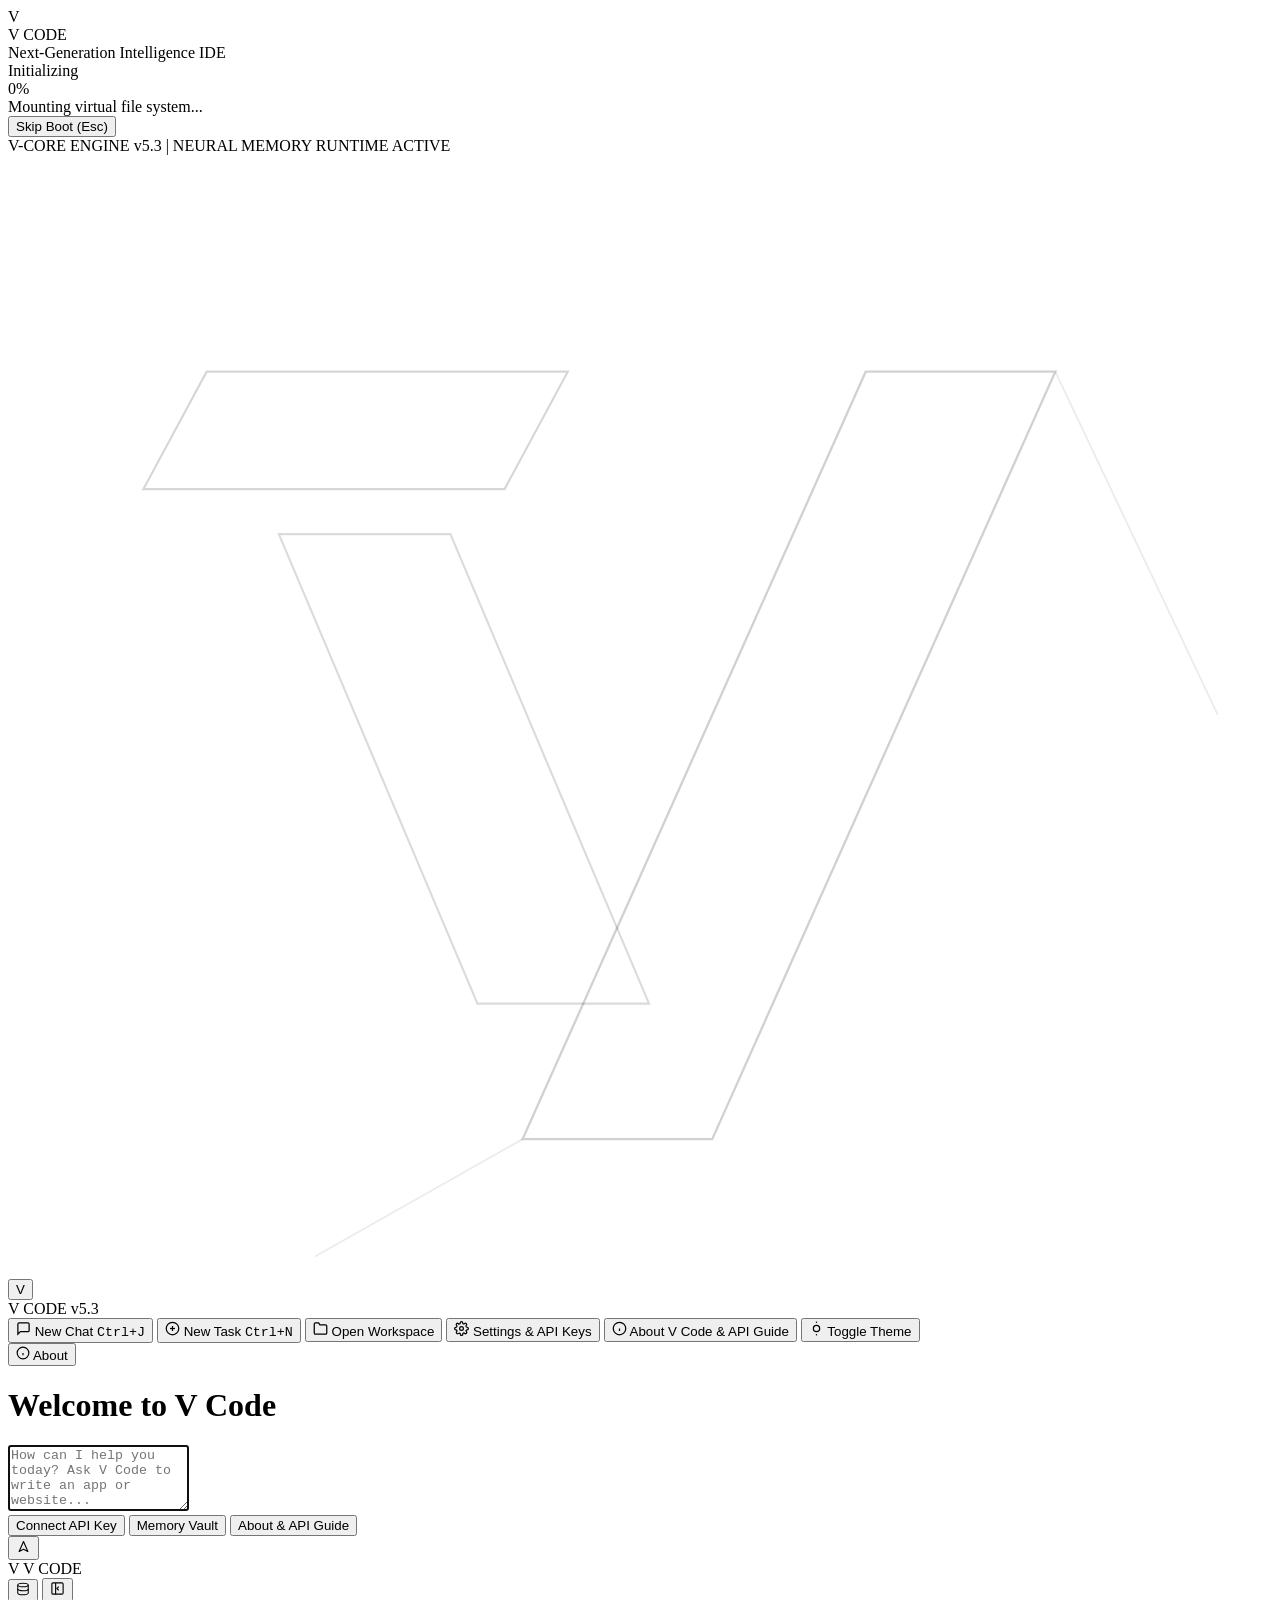
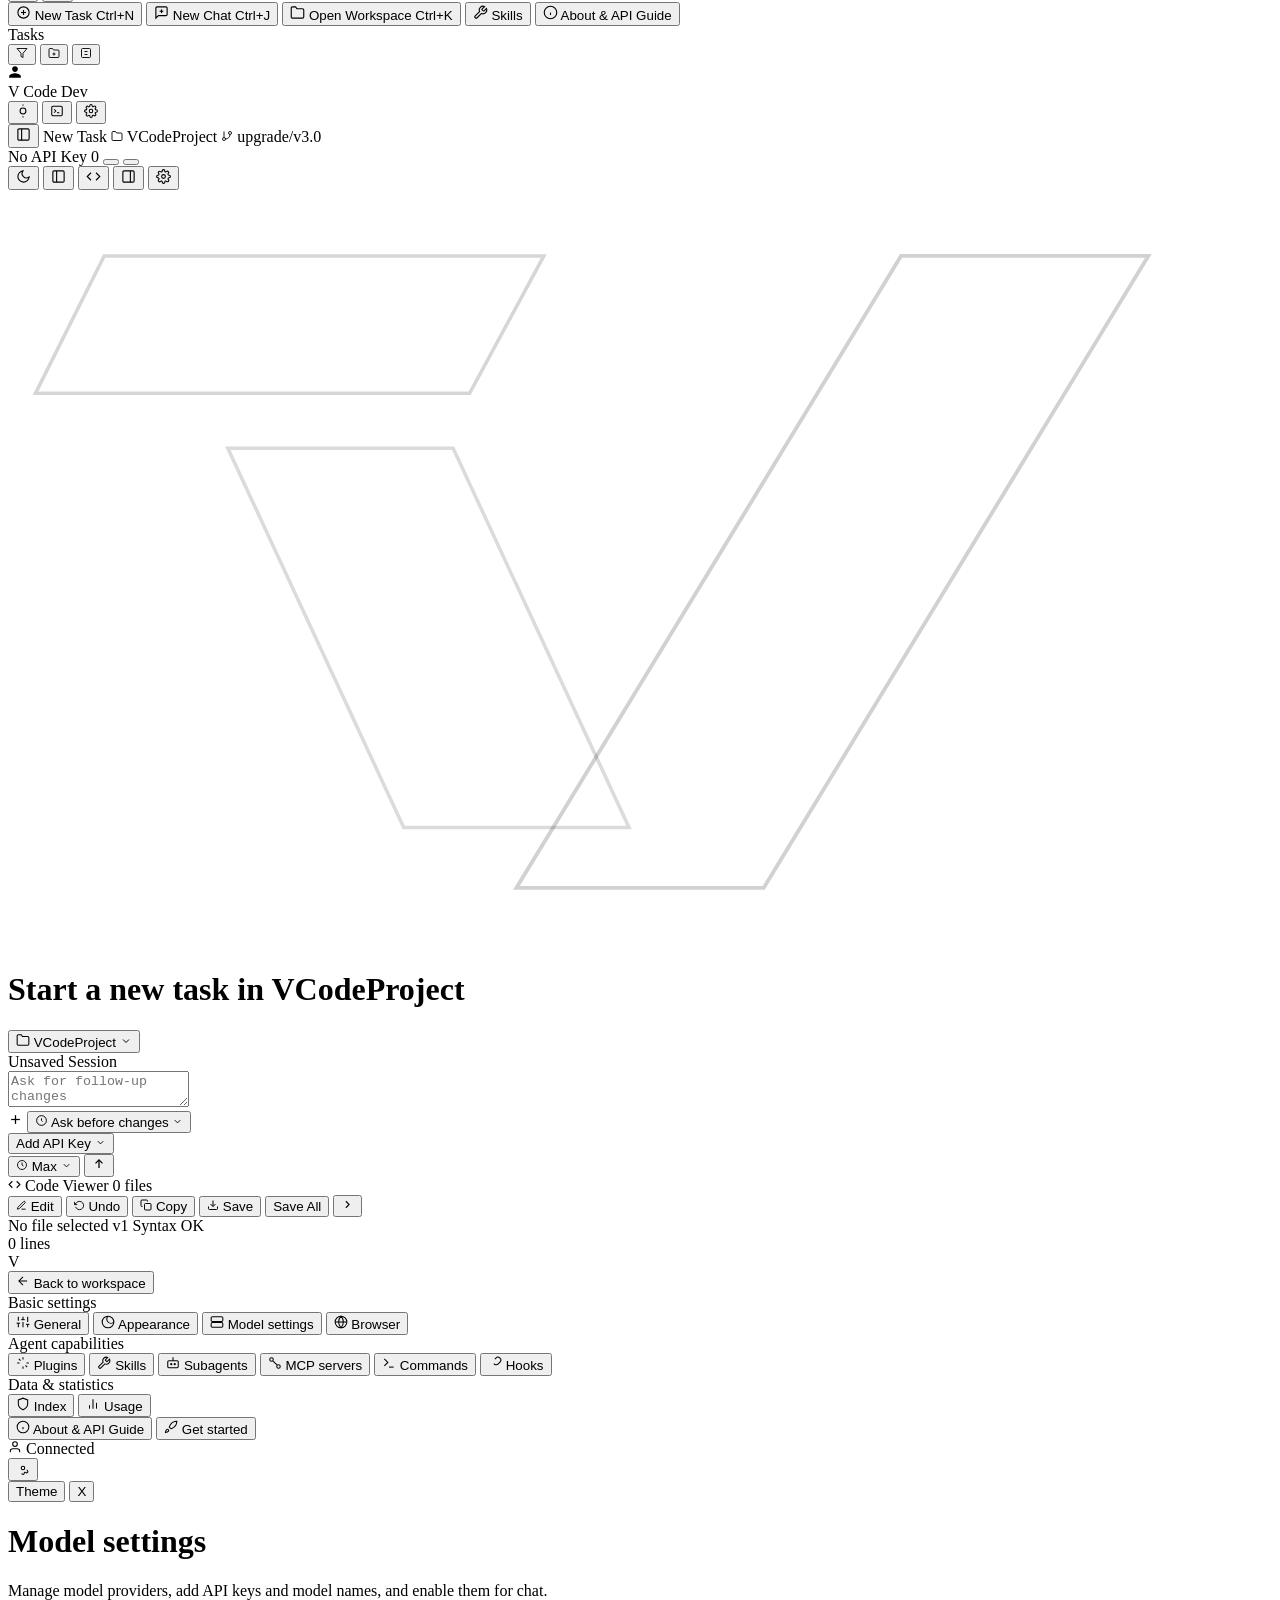
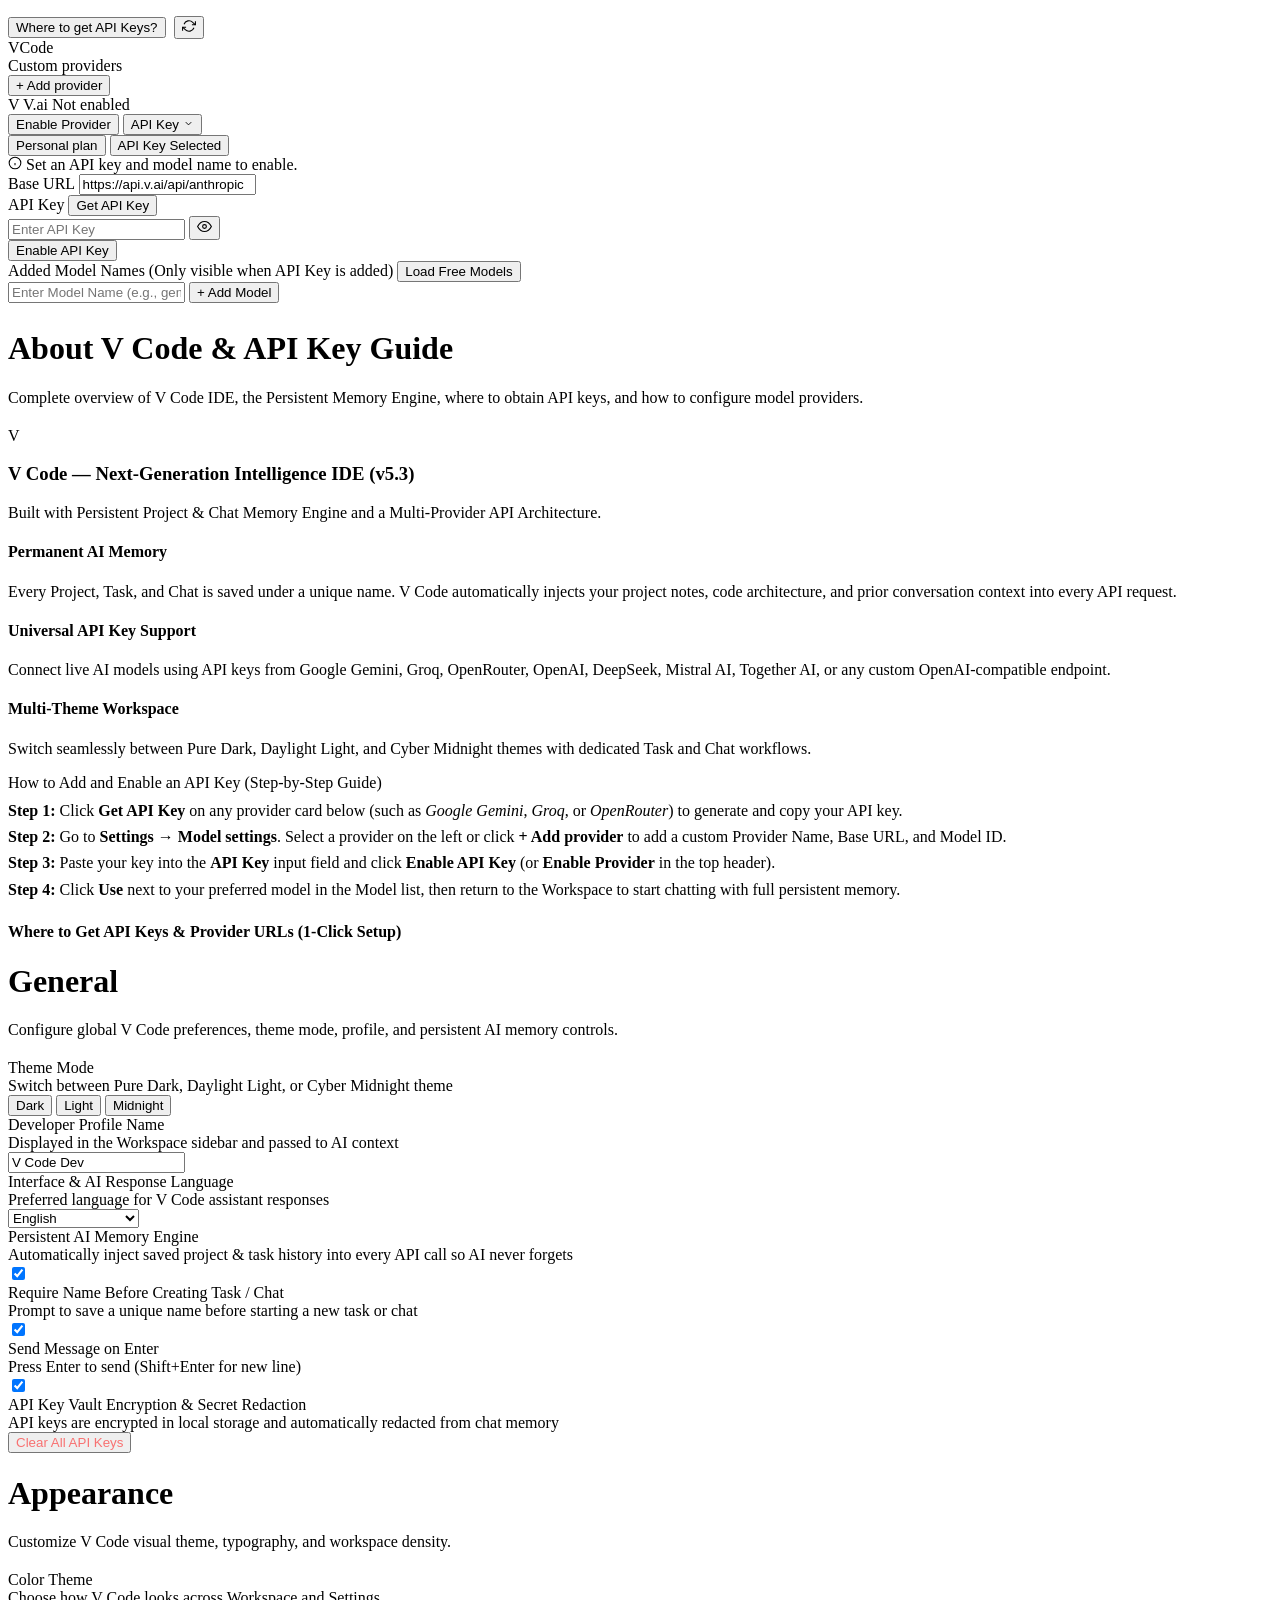
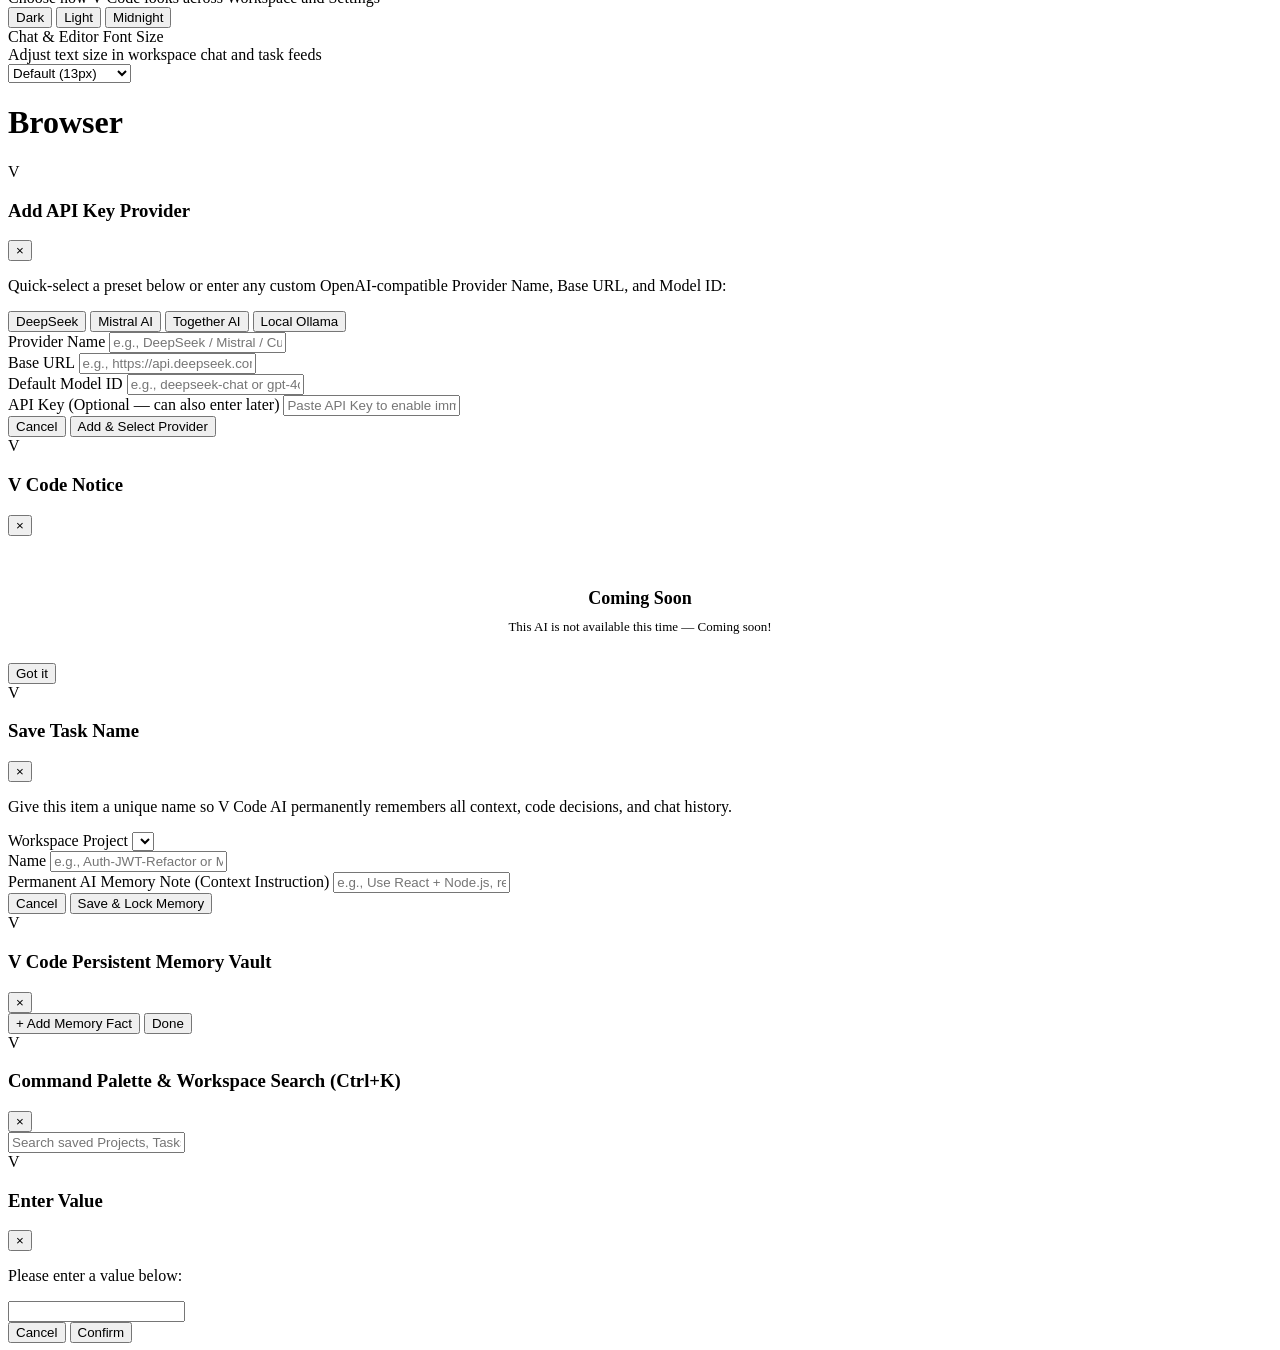
==== index.html @ 567b04f5 "Publish index.html for V.Code AI Workspace" ====
<!DOCTYPE html>
<html lang="en" data-theme="dark">
<head>
  <meta charset="UTF-8" />
  <meta name="viewport" content="width=device-width, initial-scale=1.0, maximum-scale=5.0, viewport-fit=cover" />
  <meta name="referrer" content="strict-origin-when-cross-origin" />
  <title>V Code — AI Workspace &amp; Persistent Memory IDE</title>
  <link rel="stylesheet" href="style.css" />
</head>
<body>

  <!-- =========================================================
       1. BOOT SCREEN — Splash + Loading Animation
       ========================================================= -->
  <div id="boot">
    <div class="boot-stage">
      <div class="logo">
        <div class="glow"></div>
        <div class="ring"></div>
        <div class="ring r2"></div>
        <div class="ring r3"></div>
        <span class="vmark">V</span>
      </div>

      <div class="wordmark">
        <span class="v-text">V</span>
        <span class="code-text">CODE</span>
      </div>

      <div class="tagline">Next-Generation Intelligence IDE</div>

      <div class="loader">
        <div class="bar">
          <div class="fill" id="boot-fill"></div>
        </div>
        <div class="meta">
          <div class="status">
            <span class="dot"></span>
            <span id="status-label">Initializing</span>
          </div>
          <div class="pct" id="boot-pct">0%</div>
        </div>
        <div class="status-text" id="status-detail">Mounting virtual file system...</div>
      </div>

      <button type="button" class="skip-boot-btn" id="skip-boot-btn">Skip Boot (Esc)</button>
    </div>

    <div class="boot-footer">
      V-CORE ENGINE v5.3 | NEURAL MEMORY RUNTIME ACTIVE
    </div>
  </div>

  <!-- =========================================================
       2. APPLICATION ROOT (Home + Workspace + Full Settings)
       ========================================================= -->
  <div id="app">

    <!-- =======================================================
         SCREEN A: 1st HOME SCREEN ("Welcome to V Code")
         ======================================================= -->
    <div id="home-screen" class="screen-layer active">
      <div class="home-bg-decor" aria-hidden="true">
        <svg class="geo-v-home" viewBox="0 0 700 620" fill="none" xmlns="http://www.w3.org/2000/svg">
          <polygon points="110,120 310,120 275,185 75,185" stroke="currentColor" stroke-opacity="0.16" stroke-width="1.2" />
          <polygon points="150,210 245,210 355,470 260,470" stroke="currentColor" stroke-opacity="0.14" stroke-width="1.2" />
          <polygon points="475,120 580,120 390,545 285,545" stroke="currentColor" stroke-opacity="0.18" stroke-width="1.3" />
          <line x1="580" y1="120" x2="670" y2="310" stroke="currentColor" stroke-opacity="0.08" stroke-width="1" />
          <line x1="285" y1="545" x2="170" y2="610" stroke="currentColor" stroke-opacity="0.08" stroke-width="1" />
        </svg>
        <div class="corner-glow"></div>
      </div>

      <!-- Top Navigation Bar: V Logo Dropdown + About Button -->
      <header class="top-nav">
        <div class="nav-left">
          <div class="v-menu-wrapper">
            <button class="brand-badge" id="v-logo-btn" title="V Code Options">
              <span class="brand-v">V</span>
            </button>

            <!-- Dropdown Options Menu when clicking V Logo -->
            <div class="v-dropdown hidden" id="v-dropdown">
              <div class="v-dropdown-header">
                <span class="v-drop-title">V CODE</span>
                <span class="v-drop-badge">v5.3</span>
              </div>
              <div class="v-dropdown-divider"></div>
              <button class="v-drop-item" id="menu-new-chat">
                <svg width="15" height="15" viewBox="0 0 24 24" fill="none" stroke="currentColor" stroke-width="2">
                  <path d="M21 15a2 2 0 0 1-2 2H7l-4 4V5a2 2 0 0 1 2-2h14a2 2 0 0 1 2 2z"/>
                </svg>
                <span>New Chat</span>
                <kbd>Ctrl+J</kbd>
              </button>
              <button class="v-drop-item" id="menu-new-task">
                <svg width="15" height="15" viewBox="0 0 24 24" fill="none" stroke="currentColor" stroke-width="2">
                  <circle cx="12" cy="12" r="10"/><line x1="12" y1="8" x2="12" y2="16"/><line x1="8" y1="12" x2="16" y2="12"/>
                </svg>
                <span>New Task</span>
                <kbd>Ctrl+N</kbd>
              </button>
              <button class="v-drop-item" id="menu-open-workspace">
                <svg width="15" height="15" viewBox="0 0 24 24" fill="none" stroke="currentColor" stroke-width="2">
                  <path d="M22 19a2 2 0 0 1-2 2H4a2 2 0 0 1-2-2V5a2 2 0 0 1 2-2h5l2 3h9a2 2 0 0 1 2 2z"/>
                </svg>
                <span>Open Workspace</span>
              </button>
              <button class="v-drop-item" id="menu-settings">
                <svg width="15" height="15" viewBox="0 0 24 24" fill="none" stroke="currentColor" stroke-width="2">
                  <circle cx="12" cy="12" r="3"/>
                  <path d="M19.4 15a1.65 1.65 0 0 0 .33 1.82l.06.06a2 2 0 0 1-2.83 2.83l-.06-.06a1.65 1.65 0 0 0-1.82-.33 1.65 1.65 0 0 0-1 1.51V21a2 2 0 0 1-4 0v-.09A1.65 1.65 0 0 0 9 19.4a1.65 1.65 0 0 0-1.82.33l-.06.06a2 2 0 0 1-2.83-2.83l.06-.06a1.65 1.65 0 0 0 .33-1.82 1.65 1.65 0 0 0-1.51-1H3a2 2 0 0 1 0-4h.09A1.65 1.65 0 0 0 4.6 9a1.65 1.65 0 0 0-.33-1.82l-.06-.06a2 2 0 0 1 2.83-2.83l.06.06a1.65 1.65 0 0 0 1.82.33H9a1.65 1.65 0 0 0 1-1.51V3a2 2 0 0 1 4 0v.09a1.65 1.65 0 0 0 1 1.51 1.65 1.65 0 0 0 1.82-.33l.06-.06a2 2 0 0 1 2.83 2.83l-.06.06a1.65 1.65 0 0 0-.33 1.82V9a1.65 1.65 0 0 0 1.51 1H21a2 2 0 0 1 0 4h-.09a1.65 1.65 0 0 0-1.51 1z"/>
                </svg>
                <span>Settings &amp; API Keys</span>
              </button>
              <button class="v-drop-item" id="menu-about">
                <svg width="15" height="15" viewBox="0 0 24 24" fill="none" stroke="currentColor" stroke-width="2">
                  <circle cx="12" cy="12" r="10"/><line x1="12" y1="16" x2="12" y2="12"/><line x1="12" y1="8" x2="12.01" y2="8"/>
                </svg>
                <span>About V Code &amp; API Guide</span>
              </button>
              <button class="v-drop-item" id="menu-theme-toggle">
                <svg width="15" height="15" viewBox="0 0 24 24" fill="none" stroke="currentColor" stroke-width="2">
                  <circle cx="12" cy="12" r="5"/><line x1="12" y1="1" x2="12" y2="3"/><line x1="12" y1="21" x2="12" y2="23"/>
                </svg>
                <span>Toggle Theme</span>
              </button>
            </div>
          </div>

          <button type="button" class="home-about-btn" id="home-top-about-btn">
            <svg width="14" height="14" viewBox="0 0 24 24" fill="none" stroke="currentColor" stroke-width="2">
              <circle cx="12" cy="12" r="10"/><line x1="12" y1="16" x2="12" y2="12"/><line x1="12" y1="8" x2="12.01" y2="8"/>
            </svg>
            <span>About</span>
          </button>
        </div>
      </header>

      <!-- Main Home Content -->
      <main class="home-main">
        <div class="hero-container">
          <h1 class="welcome-title">
            <span class="w-bright">Welcome</span>
            <span class="w-muted">to</span>
            <span class="w-brand">V Code</span>
          </h1>

          <div class="prompt-card" id="home-prompt-card">
            <textarea
              id="home-prompt-input"
              placeholder="How can I help you today? Ask V Code to write an app or website..."
              rows="4"
              autofocus
            ></textarea>

            <div class="prompt-footer">
              <div class="prompt-addons">
                <button type="button" class="addon-pill active" id="home-addon-model" title="Configure Model & API Key">
                  <span class="addon-dot" id="home-api-dot"></span>
                  <span id="home-model-badge">Connect API Key</span>
                </button>
                <button type="button" class="addon-pill" id="home-addon-memory" title="Inspect Persistent AI Memory Vault">
                  <span>Memory Vault</span>
                </button>
                <button type="button" class="addon-pill" id="home-addon-about" title="Read About V Code & API Setup Guide">
                  <span>About &amp; API Guide</span>
                </button>
              </div>

              <button type="button" class="send-btn" id="home-send-btn" aria-label="Send message">
                <svg width="15" height="15" viewBox="0 0 24 24" fill="none">
                  <path d="M12 4L5 20L12 16.5L19 20L12 4Z" stroke="currentColor" stroke-width="1.8" stroke-linejoin="round"/>
                </svg>
              </button>
            </div>
          </div>
        </div>
      </main>
    </div>

    <!-- =======================================================
         SCREEN B: V CODE WORKSPACE, CHAT & CODE FILES IDE
         (Left Sidebar Hide/Show + Right Code & Progress Panel Hide/Show)
         ======================================================= -->
    <div id="workspace-screen" class="screen-layer">
      <div class="ws-layout" id="ws-layout">
        <div class="ws-mobile-backdrop hidden" id="ws-mobile-backdrop"></div>

        <!-- Left Sidebar (Can be hidden/collapsed to the left side) -->
        <aside class="ws-sidebar" id="ws-sidebar">
          <div class="ws-sidebar-top">
            <div class="ws-brand-header">
              <span class="st-v-badge">V</span>
              <span class="ws-brand-text">V CODE</span>
            </div>
            <div class="ws-top-icons">
              <button class="ws-icon-btn" id="ws-memory-vault-btn" title="View Project AI Memory Vault">
                <svg width="14" height="14" viewBox="0 0 24 24" fill="none" stroke="currentColor" stroke-width="1.8">
                  <ellipse cx="12" cy="5" rx="9" ry="3"/>
                  <path d="M21 12c0 1.66-4 3-9 3s-9-1.34-9-3"/>
                  <path d="M3 5v14c0 1.66 4 3 9 3s9-1.34 9-3V5"/>
                </svg>
              </button>
              <button class="ws-icon-btn" id="ws-hide-left-sidebar-btn" title="Hide Left Sidebar (Ctrl+B)">
                <svg width="15" height="15" viewBox="0 0 24 24" fill="none" stroke="currentColor" stroke-width="1.8">
                  <rect x="3" y="3" width="18" height="18" rx="2"/>
                  <line x1="9" y1="3" x2="9" y2="21"/>
                  <polyline points="14 9 11 12 14 15"/>
                </svg>
              </button>
            </div>
          </div>

          <!-- Primary Sidebar Navigation (New task + New chat + Open Workspace + Skills + About) -->
          <div class="ws-primary-menu">
            <button class="ws-menu-row active" id="ws-new-task-btn" title="Save & start a named task">
              <span class="ws-row-left">
                <svg width="15" height="15" viewBox="0 0 24 24" fill="none" stroke="currentColor" stroke-width="1.8">
                  <circle cx="12" cy="12" r="9"/><line x1="12" y1="8" x2="12" y2="16"/><line x1="8" y1="12" x2="16" y2="12"/>
                </svg>
                <span>New Task</span>
              </span>
              <span class="ws-shortcut">Ctrl+N</span>
            </button>

            <button class="ws-menu-row" id="ws-new-chat-btn" title="Save & start a named persistent chat">
              <span class="ws-row-left">
                <svg width="15" height="15" viewBox="0 0 24 24" fill="none" stroke="currentColor" stroke-width="1.8">
                  <path d="M21 15a2 2 0 0 1-2 2H7l-4 4V5a2 2 0 0 1 2-2h14a2 2 0 0 1 2 2z"/>
                  <line x1="9" y1="10" x2="15" y2="10"/><line x1="12" y1="7" x2="12" y2="13"/>
                </svg>
                <span>New Chat</span>
              </span>
              <span class="ws-shortcut">Ctrl+J</span>
            </button>

            <button class="ws-menu-row" id="ws-search-btn" title="Open Workspace & Search (Ctrl+K)">
              <span class="ws-row-left">
                <svg width="15" height="15" viewBox="0 0 24 24" fill="none" stroke="currentColor" stroke-width="1.8">
                  <path d="M22 19a2 2 0 0 1-2 2H4a2 2 0 0 1-2-2V5a2 2 0 0 1 2-2h5l2 3h9a2 2 0 0 1 2 2z"/>
                </svg>
                <span>Open Workspace</span>
              </span>
              <span class="ws-shortcut">Ctrl+K</span>
            </button>

            <button class="ws-menu-row" id="ws-skills-btn">
              <span class="ws-row-left">
                <svg width="15" height="15" viewBox="0 0 24 24" fill="none" stroke="currentColor" stroke-width="1.8">
                  <path d="M14.7 6.3a1 1 0 0 0 0 1.4l1.6 1.6a1 1 0 0 0 1.4 0l3.77-3.77a6 6 0 0 1-7.94 7.94l-6.91 6.91a2.12 2.12 0 0 1-3-3l6.91-6.91a6 6 0 0 1 7.94-7.94l-3.76 3.76z"/>
                </svg>
                <span>Skills</span>
              </span>
            </button>

            <button class="ws-menu-row" id="ws-about-btn">
              <span class="ws-row-left">
                <svg width="15" height="15" viewBox="0 0 24 24" fill="none" stroke="currentColor" stroke-width="1.8">
                  <circle cx="12" cy="12" r="10"/><line x1="12" y1="16" x2="12" y2="12"/><line x1="12" y1="8" x2="12.01" y2="8"/>
                </svg>
                <span>About &amp; API Guide</span>
              </span>
            </button>
          </div>

          <!-- Tasks Section Header -->
          <div class="ws-section-header">
            <span class="ws-sec-label">
              <span>Tasks</span>
            </span>
            <div class="ws-sec-actions">
              <button class="ws-mini-icon" id="ws-filter-btn" title="Filter / Search tasks & chats (Ctrl+K)">
                <svg width="12" height="12" viewBox="0 0 24 24" fill="none" stroke="currentColor" stroke-width="1.8">
                  <polygon points="22 3 2 3 10 12.46 10 19 14 21 14 12.46 22 3"/>
                </svg>
              </button>
              <button class="ws-mini-icon" id="ws-add-project-btn" title="Add & Save New Project">
                <svg width="12" height="12" viewBox="0 0 24 24" fill="none" stroke="currentColor" stroke-width="1.8">
                  <path d="M22 19a2 2 0 0 1-2 2H4a2 2 0 0 1-2-2V5a2 2 0 0 1 2-2h5l2 3h9a2 2 0 0 1 2 2z"/>
                  <line x1="12" y1="11" x2="12" y2="17"/><line x1="9" y1="14" x2="15" y2="14"/>
                </svg>
              </button>
              <button class="ws-mini-icon" id="ws-clear-memory-btn" title="Open Memory Vault">
                <svg width="12" height="12" viewBox="0 0 24 24" fill="none" stroke="currentColor" stroke-width="1.8">
                  <rect x="3" y="3" width="18" height="18" rx="2"/><line x1="9" y1="9" x2="15" y2="9"/><line x1="9" y1="15" x2="15" y2="15"/>
                </svg>
              </button>
            </div>
          </div>

          <!-- Saved Projects, Tasks & Chats Tree (with Hover Rename & Delete) -->
          <div class="ws-project-tree" id="ws-project-tree"></div>

          <!-- Sidebar Footer -->
          <div class="ws-sidebar-footer">
            <div class="ws-user-profile" id="ws-user-profile" title="Profile Settings">
              <div class="ws-avatar">
                <svg width="14" height="14" viewBox="0 0 24 24" fill="currentColor">
                  <path d="M12 12c2.7 0 5-2.3 5-5s-2.3-5-5-5-5 2.3-5 5 2.3 5 5 5zm0 2c-3.3 0-10 1.7-10 5v3h20v-3c0-3.3-6.7-5-10-5z"/>
                </svg>
              </div>
              <span class="ws-username" id="ws-username-display">V Code Dev</span>
            </div>
            <div class="ws-footer-actions">
              <button class="ws-icon-btn" id="ws-theme-btn" title="Quick Toggle Theme">
                <svg width="14" height="14" viewBox="0 0 24 24" fill="none" stroke="currentColor" stroke-width="1.8">
                  <circle cx="12" cy="12" r="5"/><line x1="12" y1="1" x2="12" y2="3"/><line x1="12" y1="21" x2="12" y2="23"/>
                </svg>
              </button>
              <button class="ws-icon-btn" id="ws-terminal-btn" title="View AI Memory Vault">
                <svg width="14" height="14" viewBox="0 0 24 24" fill="none" stroke="currentColor" stroke-width="1.8">
                  <rect x="3" y="4" width="18" height="16" rx="2"/><polyline points="7 9 10 12 7 15"/><line x1="12" y1="15" x2="16" y2="15"/>
                </svg>
              </button>
              <button class="ws-icon-btn" id="ws-settings-btn" title="Open V Code Settings">
                <svg width="14" height="14" viewBox="0 0 24 24" fill="none" stroke="currentColor" stroke-width="1.8">
                  <circle cx="12" cy="12" r="3"/>
                  <path d="M19.4 15a1.65 1.65 0 0 0 .33 1.82l.06.06a2 2 0 0 1-2.83 2.83l-.06-.06a1.65 1.65 0 0 0-1.82-.33 1.65 1.65 0 0 0-1 1.51V21a2 2 0 0 1-4 0v-.09A1.65 1.65 0 0 0 9 19.4a1.65 1.65 0 0 0-1.82.33l-.06.06a2 2 0 0 1-2.83-2.83l.06-.06a1.65 1.65 0 0 0 .33-1.82 1.65 1.65 0 0 0-1.51-1H3a2 2 0 0 1 0-4h.09A1.65 1.65 0 0 0 4.6 9a1.65 1.65 0 0 0-.33-1.82l-.06-.06a2 2 0 0 1 2.83-2.83l.06.06a1.65 1.65 0 0 0 1.82.33H9a1.65 1.65 0 0 0 1-1.51V3a2 2 0 0 1 4 0v.09a1.65 1.65 0 0 0 1 1.51 1.65 1.65 0 0 0 1.82-.33l.06-.06a2 2 0 0 1 2.83 2.83l-.06.06a1.65 1.65 0 0 0-.33 1.82V9a1.65 1.65 0 0 0 1.51 1H21a2 2 0 0 1 0 4h-.09a1.65 1.65 0 0 0-1.51 1z"/>
                </svg>
              </button>
            </div>
          </div>
        </aside>

        <!-- Main Workspace Shell (Top Header Bar + Split Chat & Right Code/Progress Pane) -->
        <div class="ws-workspace-shell" id="ws-workspace-shell">

          <!-- Top Header Bar (Clean Native IDE Header: Left Sidebar Toggle + Task Title + Folder/Branch Pills + Right Icon Toggles) -->
          <header class="ws-canvas-topbar" id="ws-canvas-topbar">
            <div class="ws-topbar-left">
              <button type="button" class="ws-pane-toggle-btn" id="ws-topbar-left-toggle-btn" title="Hide / Show Left Sidebar (Ctrl+B)">
                <svg width="15" height="15" viewBox="0 0 24 24" fill="none" stroke="currentColor" stroke-width="1.8">
                  <rect x="3" y="3" width="18" height="18" rx="2"/>
                  <line x1="9" y1="3" x2="9" y2="21"/>
                </svg>
              </button>

              <span class="ws-topbar-task-title" id="ws-active-session-label">New Task</span>

              <span class="ws-topbar-badge" id="ws-topbar-project-pill" title="Active Workspace Project">
                <svg width="12" height="12" viewBox="0 0 24 24" fill="none" stroke="currentColor" stroke-width="1.8">
                  <path d="M22 19a2 2 0 0 1-2 2H4a2 2 0 0 1-2-2V5a2 2 0 0 1 2-2h5l2 3h9a2 2 0 0 1 2 2z"/>
                </svg>
                <span id="ws-topbar-project-name">VCodeProject</span>
              </span>

              <span class="ws-topbar-badge" id="ws-topbar-branch-pill" title="Active Branch">
                <svg width="12" height="12" viewBox="0 0 24 24" fill="none" stroke="currentColor" stroke-width="1.8">
                  <line x1="6" y1="3" x2="6" y2="15"/><circle cx="18" cy="6" r="3"/><circle cx="6" cy="18" r="3"/><path d="M18 9a9 9 0 0 1-9 9"/>
                </svg>
                <span id="ws-topbar-branch-name">upgrade/v3.0</span>
              </span>
            </div>

            <div class="ws-topbar-right">
              <!-- Hidden status holders so internal state updates never clutter the topbar -->
              <span id="ws-api-status-badge" class="sr-only-hidden">No API Key</span>
              <span id="ws-code-files-count" class="sr-only-hidden">0</span>
              <button type="button" id="ws-QuickSave-btn" class="sr-only-hidden" aria-hidden="true"></button>
              <button type="button" id="ws-export-chat-btn" class="sr-only-hidden" aria-hidden="true"></button>

              <div class="ws-layout-toggles" role="group" aria-label="Workspace Panel Toggles">
                <button type="button" class="ws-pane-toggle-btn" id="ws-topbar-theme-btn" title="Switch App Theme (Dark / Light / Midnight)">
                  <svg width="15" height="15" viewBox="0 0 24 24" fill="none" stroke="currentColor" stroke-width="1.8">
                    <path d="M21 12.79A9 9 0 1 1 11.21 3 7 7 0 0 0 21 12.79z"/>
                  </svg>
                </button>
                <button type="button" class="ws-pane-toggle-btn active" id="ws-layout-left-btn" title="Hide / Show Left Sidebar (Ctrl+B)">
                  <svg width="15" height="15" viewBox="0 0 24 24" fill="none" stroke="currentColor" stroke-width="1.8">
                    <rect x="3" y="3" width="18" height="18" rx="2"/>
                    <line x1="9" y1="3" x2="9" y2="21"/>
                  </svg>
                </button>
                <button type="button" class="ws-pane-toggle-btn" id="ws-open-code-pane-btn" title="Hide / Show Written Code Bar (Ctrl+E)">
                  <svg width="15" height="15" viewBox="0 0 24 24" fill="none" stroke="currentColor" stroke-width="1.8">
                    <polyline points="16 18 22 12 16 6"/><polyline points="8 6 2 12 8 18"/>
                  </svg>
                </button>
                <button type="button" class="ws-pane-toggle-btn" id="ws-layout-right-btn" title="Hide / Show Right Code & Progress Bar (Ctrl+E)">
                  <svg width="15" height="15" viewBox="0 0 24 24" fill="none" stroke="currentColor" stroke-width="1.8">
                    <rect x="3" y="3" width="18" height="18" rx="2"/>
                    <line x1="15" y1="3" x2="15" y2="21"/>
                  </svg>
                </button>
                <button type="button" class="ws-pane-toggle-btn" id="ws-open-api-settings-btn" title="API Key & Model Settings">
                  <svg width="15" height="15" viewBox="0 0 24 24" fill="none" stroke="currentColor" stroke-width="1.8">
                    <circle cx="12" cy="12" r="3"/>
                    <path d="M19.4 15a1.65 1.65 0 0 0 .33 1.82l.06.06a2 2 0 0 1-2.83 2.83l-.06-.06a1.65 1.65 0 0 0-1.82-.33 1.65 1.65 0 0 0-1 1.51V21a2 2 0 0 1-4 0v-.09A1.65 1.65 0 0 0 9 19.4a1.65 1.65 0 0 0-1.82.33l-.06.06a2 2 0 0 1-2.83-2.83l.06-.06a1.65 1.65 0 0 0 .33-1.82 1.65 1.65 0 0 0-1.51-1H3a2 2 0 0 1 0-4h.09A1.65 1.65 0 0 0 4.6 9a1.65 1.65 0 0 0-.33-1.82l-.06-.06a2 2 0 0 1 2.83-2.83l.06.06a1.65 1.65 0 0 0 1.82.33H9a1.65 1.65 0 0 0 1-1.51V3a2 2 0 0 1 4 0v.09a1.65 1.65 0 0 0 1 1.51 1.65 1.65 0 0 0 1.82-.33l.06-.06a2 2 0 0 1 2.83 2.83l-.06.06a1.65 1.65 0 0 0-.33 1.82V9a1.65 1.65 0 0 0 1.51 1H21a2 2 0 0 1 0 4h-.09a1.65 1.65 0 0 0-1.51 1z"/>
                  </svg>
                </button>
              </div>
            </div>
          </header>

          <!-- Split Body: Center Chat Column + Collapsible Right Written Code & Progress Column -->
          <div class="ws-main-split" id="ws-main-split">
            <main class="ws-canvas" id="ws-canvas">
              <div class="ws-center-stage" id="ws-center-stage">

                <!-- Stylized Geometric Wireframe "V" Logo Watermark (Shown only before chat starts) -->
                <div class="ws-watermark" id="ws-watermark" aria-hidden="true">
                  <svg viewBox="0 0 460 275" fill="none" xmlns="http://www.w3.org/2000/svg">
                    <polygon points="35,24 195,24 168,74 10,74" stroke="currentColor" stroke-opacity="0.16" stroke-width="1.3" />
                    <polygon points="80,94 162,94 226,232 144,232" stroke="currentColor" stroke-opacity="0.14" stroke-width="1.3" />
                    <polygon points="325,24 415,24 275,254 185,254" stroke="currentColor" stroke-opacity="0.18" stroke-width="1.4" />
                  </svg>
                </div>

                <h1 class="ws-hero-title" id="ws-hero-heading">
                  Start a new task in <span id="ws-title-project">VCodeProject</span>
                </h1>

                <!-- Full-Height Screenshot-Style Conversation, Written Code & Files Changed Feed -->
                <div class="ws-task-feed hidden" id="ws-task-feed"></div>

                <!-- Task / Chat Composer Box -->
                <div class="ws-composer">
                  <div class="ws-composer-top" id="ws-composer-top">
                    <div class="ws-proj-dropdown-wrap">
                      <button type="button" class="ws-project-selector" id="ws-project-selector" title="Switch or Add Saved Project">
                        <svg width="14" height="14" viewBox="0 0 24 24" fill="none" stroke="currentColor" stroke-width="1.8">
                          <path d="M22 19a2 2 0 0 1-2 2H4a2 2 0 0 1-2-2V5a2 2 0 0 1 2-2h5l2 3h9a2 2 0 0 1 2 2z"/>
                        </svg>
                        <span id="composer-project-label">VCodeProject</span>
                        <svg width="12" height="12" viewBox="0 0 24 24" fill="none" stroke="currentColor" stroke-width="2">
                          <polyline points="6 9 12 15 18 9"/>
                        </svg>
                      </button>
                      <div class="ws-floating-menu hidden" id="ws-project-dropdown"></div>
                    </div>

                    <span class="ws-session-badge" id="composer-session-badge">Unsaved Session</span>
                  </div>

                  <div class="ws-composer-body">
                    <!-- Attached File Chips Row -->
                    <div class="ws-attached-files hidden" id="ws-attached-files"></div>

                    <textarea
                      id="ws-prompt-input"
                      rows="2"
                      placeholder="Ask for follow-up changes"
                    ></textarea>

                    <div class="ws-composer-bottom">
                      <div class="ws-controls-left">
                        <label class="ws-plus-btn" title="Attach code or text file to prompt & project memory">
                          <input type="file" id="ws-file-input" multiple hidden />
                          <svg width="15" height="15" viewBox="0 0 24 24" fill="none" stroke="currentColor" stroke-width="2">
                            <line x1="12" y1="5" x2="12" y2="19"/><line x1="5" y1="12" x2="19" y2="12"/>
                          </svg>
                        </label>

                        <button type="button" class="ws-dropdown-pill" id="ws-mode-pill">
                          <svg width="13" height="13" viewBox="0 0 24 24" fill="none" stroke="currentColor" stroke-width="1.8">
                            <circle cx="12" cy="12" r="9"/><polyline points="12 8 12 12 14 14"/>
                          </svg>
                          <span id="ws-mode-text">Ask before changes</span>
                          <svg width="11" height="11" viewBox="0 0 24 24" fill="none" stroke="currentColor" stroke-width="2">
                            <polyline points="6 9 12 15 18 9"/>
                          </svg>
                        </button>
                      </div>

                      <div class="ws-controls-right">
                        <span class="ws-status-ring" id="ws-memory-ring" title="Persistent Memory Context Active"></span>

                        <div class="ws-model-popover-wrap">
                          <button type="button" class="ws-dropdown-pill" id="ws-model-pill" title="Active API Model (Only shown when API Key & Model are added)">
                            <span id="ws-model-text">Add API Key</span>
                            <svg width="11" height="11" viewBox="0 0 24 24" fill="none" stroke="currentColor" stroke-width="2">
                              <polyline points="6 9 12 15 18 9"/>
                            </svg>
                          </button>
                          <div class="ws-floating-menu up hidden" id="ws-model-popover"></div>
                        </div>

                        <button type="button" class="ws-dropdown-pill" id="ws-effort-pill">
                          <svg width="12" height="12" viewBox="0 0 24 24" fill="none" stroke="currentColor" stroke-width="1.8">
                            <circle cx="12" cy="12" r="9"/><polyline points="12 7 12 12 15 14"/>
                          </svg>
                          <span id="ws-effort-text">Max</span>
                          <svg width="11" height="11" viewBox="0 0 24 24" fill="none" stroke="currentColor" stroke-width="2">
                            <polyline points="6 9 12 15 18 9"/>
                          </svg>
                        </button>

                        <button type="button" class="ws-submit-btn" id="ws-submit-btn" aria-label="Submit Task">
                          <svg width="14" height="14" viewBox="0 0 24 24" fill="none" stroke="currentColor" stroke-width="2.2">
                            <line x1="12" y1="19" x2="12" y2="5"/><polyline points="6 11 12 5 18 11"/>
                          </svg>
                        </button>
                      </div>
                    </div>
                  </div>
                </div>

              </div>
            </main>

            <!-- =====================================================
                 RIGHT SIDE CODE VIEWER: ONLY FILES & WRITTEN CODE
                 (Zero extra boxes — only Code Files list + Full-Height Code Viewer!)
                 ===================================================== -->
            <aside class="ws-code-pane hidden" id="ws-code-pane">
              <div class="ag-written-code-section" id="ag-written-code-section">
                <!-- Top Files & Actions Header -->
                <div class="ag-pane-header">
                  <div class="ag-pane-title-left">
                    <svg width="13" height="13" viewBox="0 0 24 24" fill="none" stroke="currentColor" stroke-width="2">
                      <polyline points="16 18 22 12 16 6"/><polyline points="8 6 2 12 8 18"/>
                    </svg>
                    <span class="ag-pane-heading">Code Viewer</span>
                    <span class="ag-pane-filecount" id="ag-pane-filecount">0 files</span>
                  </div>
                  <div class="ag-pane-actions">
                    <button type="button" class="ag-pane-btn" id="ag-edit-file-btn" title="Edit active file code directly">
                      <svg width="11" height="11" viewBox="0 0 24 24" fill="none" stroke="currentColor" stroke-width="2">
                        <path d="M12 20h9"/><path d="M16.5 3.5a2.12 2.12 0 0 1 3 3L7 19l-4 1 1-4L16.5 3.5z"/>
                      </svg>
                      <span id="ag-edit-file-label">Edit</span>
                    </button>
                    <button type="button" class="ag-pane-btn hidden" id="ag-undo-file-btn" title="Undo to previous file version">
                      <svg width="11" height="11" viewBox="0 0 24 24" fill="none" stroke="currentColor" stroke-width="2">
                        <polyline points="1 4 1 10 7 10"/><path d="M3.51 15a9 9 0 1 0 2.13-9.36L1 10"/>
                      </svg>
                      <span>Undo</span>
                    </button>
                    <button type="button" class="ag-pane-btn" id="ag-copy-file-btn" title="Copy active file code">
                      <svg width="12" height="12" viewBox="0 0 24 24" fill="none" stroke="currentColor" stroke-width="2">
                        <rect x="9" y="9" width="13" height="13" rx="2"/><path d="M5 15H4a2 2 0 0 1-2-2V4a2 2 0 0 1 2-2h9a2 2 0 0 1 2 2v1"/>
                      </svg>
                      <span>Copy</span>
                    </button>
                    <button type="button" class="ag-pane-btn" id="ag-download-file-btn" title="Download active code file">
                      <svg width="12" height="12" viewBox="0 0 24 24" fill="none" stroke="currentColor" stroke-width="2">
                        <path d="M21 15v4a2 2 0 0 1-2 2H5a2 2 0 0 1-2-2v-4"/><polyline points="7 10 12 15 17 10"/><line x1="12" y1="15" x2="12" y2="3"/>
                      </svg>
                      <span>Save</span>
                    </button>
                    <button type="button" class="ag-pane-btn" id="ag-download-all-btn" title="Download all generated code files">
                      <span>Save All</span>
                    </button>
                    <button type="button" class="ag-pane-btn hide-right-btn" id="ag-close-pane-btn" title="Hide Code Viewer (Ctrl+E)">
                      <svg width="13" height="13" viewBox="0 0 24 24" fill="none" stroke="currentColor" stroke-width="2">
                        <polyline points="9 18 15 12 9 6"/>
                      </svg>
                    </button>
                  </div>
                </div>

                <!-- File Tabs Bar: Shows all written code files in this session -->
                <div class="ag-pane-tabs-bar" id="ag-pane-tabs-bar">
                  <div class="ag-pane-tabs" id="ag-pane-tabs"></div>
                </div>

                <!-- Active File Path, Version & Syntax Gate Bar -->
                <div class="ag-pane-pathbar" id="ag-pane-pathbar">
                  <div class="ag-path-left">
                    <span id="ag-active-filepath">No file selected</span>
                    <span class="ag-version-badge hidden" id="ag-active-version">v1</span>
                    <span class="ag-gate-pill pass hidden" id="ag-active-gate">Syntax OK</span>
                  </div>
                  <span class="ag-path-diff" id="ag-active-filemeta">0 lines</span>
                </div>

                <!-- 100% Full-Height Written Code Surface -->
                <div class="ag-pane-editor" id="ag-pane-editor"></div>
              </div>
            </aside>
          </div>
        </div>
      </div>
    </div>

    <!-- =======================================================
         SCREEN C: V CODE FULL SETTINGS SCREEN
         - All Agent capabilities items show "Coming Soon" on screen
         - Zero emojis anywhere
         ======================================================= -->
    <div id="settings-screen" class="screen-layer">
      <div class="st-layout">

        <!-- Left Settings Sidebar -->
        <aside class="st-sidebar">
          <div class="st-top-brand">
            <span class="st-v-badge">V</span>
          </div>

          <button class="st-back-btn" id="st-back-workspace-btn">
            <svg width="14" height="14" viewBox="0 0 24 24" fill="none" stroke="currentColor" stroke-width="1.8">
              <line x1="19" y1="12" x2="5" y2="12"/><polyline points="12 19 5 12 12 5"/>
            </svg>
            <span>Back to workspace</span>
          </button>

          <div class="st-nav-scroll">
            <div class="st-group-label">Basic settings</div>
            <button class="st-nav-item" data-st-tab="general">
              <svg width="14" height="14" viewBox="0 0 24 24" fill="none" stroke="currentColor" stroke-width="1.8">
                <line x1="4" y1="21" x2="4" y2="14"/><line x1="4" y1="10" x2="4" y2="3"/><line x1="12" y1="21" x2="12" y2="12"/><line x1="12" y1="8" x2="12" y2="3"/><line x1="20" y1="21" x2="20" y2="16"/><line x1="20" y1="12" x2="20" y2="3"/><line x1="1" y1="14" x2="7" y2="14"/><line x1="9" y1="8" x2="15" y2="8"/><line x1="17" y1="16" x2="23" y2="16"/>
              </svg>
              <span>General</span>
            </button>
            <button class="st-nav-item" data-st-tab="appearance">
              <svg width="14" height="14" viewBox="0 0 24 24" fill="none" stroke="currentColor" stroke-width="1.8">
                <circle cx="12" cy="12" r="10"/><path d="M12 2a7 7 0 1 0 10 10"/>
              </svg>
              <span>Appearance</span>
            </button>
            <button class="st-nav-item active" data-st-tab="models">
              <svg width="14" height="14" viewBox="0 0 24 24" fill="none" stroke="currentColor" stroke-width="1.8">
                <rect x="2" y="3" width="20" height="8" rx="2"/><rect x="2" y="13" width="20" height="8" rx="2"/><line x1="6" y1="7" x2="6.01" y2="7"/><line x1="6" y1="17" x2="6.01" y2="17"/>
              </svg>
              <span>Model settings</span>
            </button>
            <button class="st-nav-item" data-st-tab="browser">
              <svg width="14" height="14" viewBox="0 0 24 24" fill="none" stroke="currentColor" stroke-width="1.8">
                <circle cx="12" cy="12" r="10"/><line x1="2" y1="12" x2="22" y2="12"/><path d="M12 2a15.3 15.3 0 0 1 4 10 15.3 15.3 0 0 1-4 10 15.3 15.3 0 0 1-4-10 15.3 15.3 0 0 1 4-10z"/>
              </svg>
              <span>Browser</span>
            </button>

            <div class="st-group-label">Agent capabilities</div>
            <button class="st-nav-item" data-st-tab="plugins" data-agent-cap="Plugins">
              <svg width="14" height="14" viewBox="0 0 24 24" fill="none" stroke="currentColor" stroke-width="1.8">
                <path d="M12 2v4m0 12v4M4.93 4.93l2.83 2.83m8.48 8.48l2.83 2.83M2 12h4m12 0h4"/>
              </svg>
              <span>Plugins</span>
            </button>
            <button class="st-nav-item" data-st-tab="skills" data-agent-cap="Skills">
              <svg width="14" height="14" viewBox="0 0 24 24" fill="none" stroke="currentColor" stroke-width="1.8">
                <path d="M14.7 6.3a1 1 0 0 0 0 1.4l1.6 1.6a1 1 0 0 0 1.4 0l3.77-3.77a6 6 0 0 1-7.94 7.94l-6.91 6.91a2.12 2.12 0 0 1-3-3l6.91-6.91a6 6 0 0 1 7.94-7.94l-3.76 3.76z"/>
              </svg>
              <span>Skills</span>
            </button>
            <button class="st-nav-item" data-st-tab="subagents" data-agent-cap="Subagents">
              <svg width="14" height="14" viewBox="0 0 24 24" fill="none" stroke="currentColor" stroke-width="1.8">
                <rect x="3" y="8" width="18" height="12" rx="2"/><path d="M12 2v6"/><circle cx="9" cy="14" r="1"/><circle cx="15" cy="14" r="1"/>
              </svg>
              <span>Subagents</span>
            </button>
            <button class="st-nav-item" data-st-tab="mcp" data-agent-cap="MCP servers">
              <svg width="14" height="14" viewBox="0 0 24 24" fill="none" stroke="currentColor" stroke-width="1.8">
                <circle cx="6" cy="6" r="3"/><circle cx="18" cy="18" r="3"/><path d="M8.59 8.59L15.42 15.42"/>
              </svg>
              <span>MCP servers</span>
            </button>
            <button class="st-nav-item" data-st-tab="commands" data-agent-cap="Commands">
              <svg width="14" height="14" viewBox="0 0 24 24" fill="none" stroke="currentColor" stroke-width="1.8">
                <polyline points="4 17 10 11 4 5"/><line x1="12" y1="19" x2="20" y2="19"/>
              </svg>
              <span>Commands</span>
            </button>
            <button class="st-nav-item" data-st-tab="hooks" data-agent-cap="Hooks">
              <svg width="14" height="14" viewBox="0 0 24 24" fill="none" stroke="currentColor" stroke-width="1.8">
                <path d="M10 13a5 5 0 0 0 7.54.54l3-3a5 5 0 0 0-7.07-7.07l-1.72 1.71"/>
              </svg>
              <span>Hooks</span>
            </button>

            <div class="st-group-label">Data &amp; statistics</div>
            <button class="st-nav-item" data-st-tab="index">
              <svg width="14" height="14" viewBox="0 0 24 24" fill="none" stroke="currentColor" stroke-width="1.8">
                <path d="M12 22s8-4 8-10V5l-8-3-8 3v7c0 6 8 10 8 10z"/>
              </svg>
              <span>Index</span>
            </button>
            <button class="st-nav-item" data-st-tab="usage">
              <svg width="14" height="14" viewBox="0 0 24 24" fill="none" stroke="currentColor" stroke-width="1.8">
                <line x1="18" y1="20" x2="18" y2="10"/><line x1="12" y1="20" x2="12" y2="4"/><line x1="6" y1="20" x2="6" y2="14"/>
              </svg>
              <span>Usage</span>
            </button>

            <div class="st-divider"></div>
            <button class="st-nav-item" data-st-tab="about">
              <svg width="14" height="14" viewBox="0 0 24 24" fill="none" stroke="currentColor" stroke-width="1.8">
                <circle cx="12" cy="12" r="10"/><line x1="12" y1="16" x2="12" y2="12"/><line x1="12" y1="8" x2="12.01" y2="8"/>
              </svg>
              <span>About &amp; API Guide</span>
            </button>
            <button class="st-nav-item" data-st-tab="getstarted">
              <svg width="14" height="14" viewBox="0 0 24 24" fill="none" stroke="currentColor" stroke-width="1.8">
                <path d="M4.5 16.5c-1.5 1.26-2 5-2 5s3.74-.5 5-2c.71-.84.7-2.13-.09-2.91a2.18 2.18 0 0 0-2.91-.09z"/>
                <path d="M12 15l-3-3a22 22 0 0 1 2-3.95A12.88 12.88 0 0 1 22 2c0 2.72-.78 7.5-6 11a22.35 22.35 0 0 1-4 2z"/>
              </svg>
              <span>Get started</span>
            </button>
          </div>

          <div class="st-sidebar-bottom">
            <div class="st-connected-user">
              <svg width="14" height="14" viewBox="0 0 24 24" fill="none" stroke="currentColor" stroke-width="1.8">
                <path d="M20 21v-2a4 4 0 0 0-4-4H8a4 4 0 0 0-4 4v2"/><circle cx="12" cy="7" r="4"/>
              </svg>
              <span id="st-connected-label">Connected</span>
            </div>
            <button class="ws-icon-btn" id="st-bottom-ws-btn" title="Back to Workspace">
              <svg width="14" height="14" viewBox="0 0 24 24" fill="none" stroke="currentColor" stroke-width="1.8">
                <circle cx="12" cy="12" r="3"/><path d="M19.4 15a1.65 1.65 0 0 0 .33 1.82l.06.06a2 2 0 0 1-2.83 2.83l-.06-.06a1.65 1.65 0 0 0-1.82-.33 1.65 1.65 0 0 0-1 1.51V21a2 2 0 0 1-4 0v-.09"/>
              </svg>
            </button>
          </div>
        </aside>

        <!-- Right Main Settings Content -->
        <main class="st-main">
          <div class="st-window-controls">
            <button class="st-win-btn" id="st-theme-quick-btn" title="Toggle Theme">Theme</button>
            <button class="st-win-btn close" id="st-close-x-btn" title="Back to Workspace">X</button>
          </div>

          <div class="st-content-wrap">

            <!-- =====================================================
                 SETTINGS PANE 1: MODEL SETTINGS (Default Active)
                 ===================================================== -->
            <div class="st-pane active" id="st-pane-models">
              <h1 class="st-page-title">Model settings</h1>
              <div class="st-subtitle-row">
                <p class="st-page-sub">Manage model providers, add API keys and model names, and enable them for chat.</p>
                <div style="display:flex; gap:8px; align-items:center;">
                  <button class="st-add-model-btn" id="st-open-about-guide-btn">Where to get API Keys?</button>
                  <button class="st-refresh-btn" id="st-refresh-btn" title="Refresh Providers">
                    <svg width="14" height="14" viewBox="0 0 24 24" fill="none" stroke="currentColor" stroke-width="1.8">
                      <polyline points="23 4 23 10 17 10"/><polyline points="1 20 1 14 7 14"/>
                      <path d="M3.51 9a9 9 0 0 1 14.85-3.36L23 10M1 14l4.64 4.36A9 9 0 0 0 20.49 15"/>
                    </svg>
                  </button>
                </div>
              </div>

              <div class="st-provider-card">
                <div class="st-provider-col">
                  <div class="st-col-label">VCode</div>
                  <div id="st-official-provider-list"></div>

                  <div class="st-col-label mt">Custom providers</div>
                  <div id="st-custom-provider-list"></div>
                  <button class="st-add-provider-btn" id="st-add-provider-btn">
                    <span>+</span>
                    <span>Add provider</span>
                  </button>
                </div>

                <div class="st-config-col">
                  <div class="st-config-header">
                    <div class="st-config-brand">
                      <span class="st-mini-v" id="st-active-prov-icon">V</span>
                      <span class="st-config-name" id="st-active-prov-title">V.ai</span>
                      <span class="st-status-pill" id="st-enabled-badge">Not enabled</span>
                    </div>

                    <div class="st-conn-wrapper">
                      <button type="button" class="st-enable-toggle-btn" id="st-header-enable-btn">
                        Enable Provider
                      </button>

                      <button class="st-conn-select-btn" id="st-conn-btn" title="Switch connection mode">
                        <span id="st-conn-label">API Key</span>
                        <svg width="11" height="11" viewBox="0 0 24 24" fill="none" stroke="currentColor" stroke-width="2">
                          <polyline points="6 9 12 15 18 9"/>
                        </svg>
                      </button>

                      <div class="st-conn-menu" id="st-conn-menu">
                        <button class="st-conn-opt" data-mode="Personal plan">
                          <span>Personal plan</span>
                          <span class="chk"></span>
                        </button>
                        <button class="st-conn-opt active" data-mode="API Key">
                          <span>API Key</span>
                          <span class="chk">Selected</span>
                        </button>
                      </div>
                    </div>
                  </div>

                  <div class="st-info-banner" id="st-info-banner">
                    <svg width="14" height="14" viewBox="0 0 24 24" fill="none" stroke="currentColor" stroke-width="1.8">
                      <circle cx="12" cy="12" r="10"/><line x1="12" y1="16" x2="12" y2="12"/><line x1="12" y1="8" x2="12.01" y2="8"/>
                    </svg>
                    <span id="st-banner-text">Set an API key and model name to enable.</span>
                  </div>

                  <div class="st-field-group">
                    <label class="st-field-label">Base URL</label>
                    <input
                      type="text"
                      class="st-text-input"
                      id="st-base-url-input"
                      value="https://api.v.ai/api/anthropic"
                    />
                  </div>

                  <div class="st-field-group">
                    <div class="st-field-label-row">
                      <label class="st-field-label">API Key</label>
                      <button type="button" class="st-get-key-link" id="st-get-api-key-btn">Get API Key</button>
                    </div>
                    <div class="st-key-row">
                      <div class="st-key-input-wrap">
                        <input
                          type="password"
                          class="st-text-input"
                          id="st-api-key-input"
                          placeholder="Enter API Key"
                        />
                        <button type="button" class="st-eye-btn" id="st-toggle-key-vis" title="Show/Hide API Key">
                          <svg width="15" height="15" viewBox="0 0 24 24" fill="none" stroke="currentColor" stroke-width="1.8">
                            <path d="M1 12s4-8 11-8 11 8 11 8-4 8-11 8-11-8-11-8z"/><circle cx="12" cy="12" r="3"/>
                          </svg>
                        </button>
                      </div>
                      <button type="button" class="st-enable-key-btn" id="st-enable-key-btn">
                        Enable API Key
                      </button>
                    </div>
                  </div>

                  <div class="st-field-group" id="st-model-section">
                    <div class="st-field-label-row">
                      <label class="st-field-label">Added Model Names (Only visible when API Key is added)</label>
                      <button type="button" class="st-get-key-link" id="st-fetch-free-models-btn" title="Load free models from OpenRouter / Provider catalog">
                        Load Free Models
                      </button>
                    </div>
                    <div class="st-key-row" id="st-inline-model-row" style="margin-bottom:6px;">
                      <input
                        type="text"
                        class="st-text-input"
                        id="st-inline-model-input"
                        placeholder="Enter Model Name (e.g., gemini-2.5-flash, llama-3.3-70b-versatile, gpt-4o)"
                      />
                      <button type="button" class="st-enable-key-btn" id="st-add-model-btn">
                        + Add Model
                      </button>
                    </div>
                    <div class="st-free-models-picker hidden" id="st-free-models-picker"></div>
                    <div class="st-model-list" id="st-model-list"></div>

                    <div style="display:flex; gap:8px; margin-top:4px;">
                      <button type="button" class="st-add-model-btn" id="st-delete-provider-btn" style="display:none; color:#f87171;">
                        <span>Delete provider</span>
                      </button>
                    </div>
                  </div>
                </div>
              </div>
            </div>

            <!-- =====================================================
                 SETTINGS PANE 2: ABOUT V CODE & API KEY SETUP GUIDE
                 ===================================================== -->
            <div class="st-pane" id="st-pane-about">
              <h1 class="st-page-title">About V Code &amp; API Key Guide</h1>
              <p class="st-page-sub" style="margin-bottom:20px;">
                Complete overview of V Code IDE, the Persistent Memory Engine, where to obtain API keys, and how to configure model providers.
              </p>

              <div class="about-hero-card">
                <div class="about-hero-top">
                  <div class="brand-badge"><span class="brand-v">V</span></div>
                  <div>
                    <h3>V Code — Next-Generation Intelligence IDE (v5.3)</h3>
                    <p>Built with Persistent Project &amp; Chat Memory Engine and a Multi-Provider API Architecture.</p>
                  </div>
                </div>
                <div class="about-features-grid">
                  <div class="about-feat-box">
                    <h4>Permanent AI Memory</h4>
                    <p>Every Project, Task, and Chat is saved under a unique name. V Code automatically injects your project notes, code architecture, and prior conversation context into every API request.</p>
                  </div>
                  <div class="about-feat-box">
                    <h4>Universal API Key Support</h4>
                    <p>Connect live AI models using API keys from Google Gemini, Groq, OpenRouter, OpenAI, DeepSeek, Mistral AI, Together AI, or any custom OpenAI-compatible endpoint.</p>
                  </div>
                  <div class="about-feat-box">
                    <h4>Multi-Theme Workspace</h4>
                    <p>Switch seamlessly between Pure Dark, Daylight Light, and Cyber Midnight themes with dedicated Task and Chat workflows.</p>
                  </div>
                </div>
              </div>

              <div class="st-general-card" style="margin-bottom:20px;">
                <div class="st-control-row">
                  <div>
                    <div class="st-ctrl-title">How to Add and Enable an API Key (Step-by-Step Guide)</div>
                    <div class="st-ctrl-desc" style="margin-top:6px; line-height:1.65;">
                      <strong>Step 1:</strong> Click <strong>Get API Key</strong> on any provider card below (such as <em>Google Gemini</em>, <em>Groq</em>, or <em>OpenRouter</em>) to generate and copy your API key.<br>
                      <strong>Step 2:</strong> Go to <strong>Settings &rarr; Model settings</strong>. Select a provider on the left or click <strong>+ Add provider</strong> to add a custom Provider Name, Base URL, and Model ID.<br>
                      <strong>Step 3:</strong> Paste your key into the <strong>API Key</strong> input field and click <strong>Enable API Key</strong> (or <strong>Enable Provider</strong> in the top header).<br>
                      <strong>Step 4:</strong> Click <strong>Use</strong> next to your preferred model in the Model list, then return to the Workspace to start chatting with full persistent memory.
                    </div>
                  </div>
                </div>
              </div>

              <h3 style="font-size:16px; margin-bottom:12px;">Where to Get API Keys &amp; Provider URLs (1-Click Setup)</h3>
              <div class="provider-guide-grid" id="about-provider-guide-grid"></div>
            </div>

            <!-- =====================================================
                 SETTINGS PANE 3: GENERAL SETTINGS (Theme & Controls)
                 ===================================================== -->
            <div class="st-pane" id="st-pane-general">
              <h1 class="st-page-title">General</h1>
              <p class="st-page-sub" style="margin-bottom:20px;">Configure global V Code preferences, theme mode, profile, and persistent AI memory controls.</p>

              <div class="st-general-card">
                <div class="st-control-row">
                  <div>
                    <div class="st-ctrl-title">Theme Mode</div>
                    <div class="st-ctrl-desc">Switch between Pure Dark, Daylight Light, or Cyber Midnight theme</div>
                  </div>
                  <div class="theme-segmented" id="general-theme-switcher">
                    <button type="button" class="theme-seg-btn active" data-set-theme="dark">Dark</button>
                    <button type="button" class="theme-seg-btn" data-set-theme="light">Light</button>
                    <button type="button" class="theme-seg-btn" data-set-theme="midnight">Midnight</button>
                  </div>
                </div>

                <div class="st-control-row">
                  <div>
                    <div class="st-ctrl-title">Developer Profile Name</div>
                    <div class="st-ctrl-desc">Displayed in the Workspace sidebar and passed to AI context</div>
                  </div>
                  <input type="text" id="gen-username-input" class="st-text-input small-w" value="V Code Dev" />
                </div>

                <div class="st-control-row">
                  <div>
                    <div class="st-ctrl-title">Interface &amp; AI Response Language</div>
                    <div class="st-ctrl-desc">Preferred language for V Code assistant responses</div>
                  </div>
                  <select id="gen-lang-select" class="st-text-input small-w">
                    <option value="English">English</option>
                    <option value="Auto (Match User)">Auto (Match User)</option>
                  </select>
                </div>

                <div class="st-control-row">
                  <div>
                    <div class="st-ctrl-title">Persistent AI Memory Engine</div>
                    <div class="st-ctrl-desc">Automatically inject saved project &amp; task history into every API call so AI never forgets</div>
                  </div>
                  <label class="toggle-switch">
                    <input type="checkbox" id="gen-memory-toggle" checked />
                    <span class="toggle-slider"></span>
                  </label>
                </div>

                <div class="st-control-row">
                  <div>
                    <div class="st-ctrl-title">Require Name Before Creating Task / Chat</div>
                    <div class="st-ctrl-desc">Prompt to save a unique name before starting a new task or chat</div>
                  </div>
                  <label class="toggle-switch">
                    <input type="checkbox" id="gen-require-name-toggle" checked />
                    <span class="toggle-slider"></span>
                  </label>
                </div>

                <div class="st-control-row">
                  <div>
                    <div class="st-ctrl-title">Send Message on Enter</div>
                    <div class="st-ctrl-desc">Press Enter to send (Shift+Enter for new line)</div>
                  </div>
                  <label class="toggle-switch">
                    <input type="checkbox" id="gen-enter-send-toggle" checked />
                    <span class="toggle-slider"></span>
                  </label>
                </div>

                <div class="st-control-row">
                  <div>
                    <div class="st-ctrl-title">API Key Vault Encryption &amp; Secret Redaction</div>
                    <div class="st-ctrl-desc">API keys are encrypted in local storage and automatically redacted from chat memory</div>
                  </div>
                  <button type="button" class="st-add-model-btn" id="sec-clear-keys-btn" style="color:#f87171;">
                    Clear All API Keys
                  </button>
                </div>
              </div>
            </div>

            <!-- =====================================================
                 SETTINGS PANE 4: APPEARANCE SETTINGS
                 ===================================================== -->
            <div class="st-pane" id="st-pane-appearance">
              <h1 class="st-page-title">Appearance</h1>
              <p class="st-page-sub" style="margin-bottom:20px;">Customize V Code visual theme, typography, and workspace density.</p>

              <div class="st-general-card">
                <div class="st-control-row">
                  <div>
                    <div class="st-ctrl-title">Color Theme</div>
                    <div class="st-ctrl-desc">Choose how V Code looks across Workspace and Settings</div>
                  </div>
                  <div class="theme-segmented" id="appearance-theme-switcher">
                    <button type="button" class="theme-seg-btn active" data-set-theme="dark">Dark</button>
                    <button type="button" class="theme-seg-btn" data-set-theme="light">Light</button>
                    <button type="button" class="theme-seg-btn" data-set-theme="midnight">Midnight</button>
                  </div>
                </div>

                <div class="st-control-row">
                  <div>
                    <div class="st-ctrl-title">Chat &amp; Editor Font Size</div>
                    <div class="st-ctrl-desc">Adjust text size in workspace chat and task feeds</div>
                  </div>
                  <select id="app-fontsize-select" class="st-text-input small-w">
                    <option value="13px">Default (13px)</option>
                    <option value="14.5px">Medium (14.5px)</option>
                    <option value="16px">Large (16px)</option>
                  </select>
                </div>
              </div>
            </div>

            <!-- =====================================================
                 SETTINGS PANE 5: DYNAMIC & AGENT CAPABILITIES ("COMING SOON")
                 ===================================================== -->
            <div class="st-pane" id="st-pane-dynamic">
              <h1 class="st-page-title" id="st-dyn-title">Browser</h1>
              <p class="st-page-sub" id="st-dyn-sub" style="margin-bottom:20px;"></p>
              <div class="st-general-card" id="st-dyn-body"></div>
            </div>

          </div>
        </main>
      </div>
    </div>

    <!-- =======================================================
         MODAL: ADD CUSTOM API PROVIDER
         ======================================================= -->
    <div class="modal-backdrop hidden" id="add-provider-modal">
      <div class="modal-card">
        <div class="modal-header">
          <div class="modal-title-group">
            <span class="st-mini-v">V</span>
            <h3>Add API Key Provider</h3>
          </div>
          <button class="modal-close" id="close-add-provider-btn">&times;</button>
        </div>

        <form id="add-provider-form">
          <div class="modal-body">
            <p class="setting-desc">
              Quick-select a preset below or enter any custom OpenAI-compatible Provider Name, Base URL, and Model ID:
            </p>

            <div class="preset-pills-row">
              <button type="button" class="preset-pill" data-preset="DeepSeek">DeepSeek</button>
              <button type="button" class="preset-pill" data-preset="Mistral AI">Mistral AI</button>
              <button type="button" class="preset-pill" data-preset="Together AI">Together AI</button>
              <button type="button" class="preset-pill" data-preset="Local Ollama">Local Ollama</button>
            </div>

            <div class="setting-row">
              <label class="setting-label">Provider Name</label>
              <input type="text" id="new-prov-name" class="setting-input" placeholder="e.g., DeepSeek / Mistral / Custom" required />
            </div>

            <div class="setting-row">
              <label class="setting-label">Base URL</label>
              <input type="text" id="new-prov-url" class="setting-input" placeholder="e.g., https://api.deepseek.com/v1" required />
            </div>

            <div class="setting-row">
              <label class="setting-label">Default Model ID</label>
              <input type="text" id="new-prov-model" class="setting-input" placeholder="e.g., deepseek-chat or gpt-4o-mini" required />
            </div>

            <div class="setting-row">
              <label class="setting-label">API Key (Optional — can also enter later)</label>
              <input type="password" id="new-prov-key" class="setting-input" placeholder="Paste API Key to enable immediately" />
            </div>
          </div>

          <div class="modal-footer">
            <button type="button" class="secondary-btn" id="cancel-add-provider-btn">Cancel</button>
            <button type="submit" class="primary-action-btn">Add &amp; Select Provider</button>
          </div>
        </form>
      </div>
    </div>

    <!-- =======================================================
         POPUP MODAL: "COMING SOON"
         ======================================================= -->
    <div class="modal-backdrop hidden" id="coming-soon-modal">
      <div class="modal-card">
        <div class="modal-header">
          <div class="modal-title-group">
            <span class="st-mini-v">V</span>
            <h3 id="coming-soon-title">V Code Notice</h3>
          </div>
          <button class="modal-close" id="close-coming-soon-btn">&times;</button>
        </div>
        <div class="modal-body" style="text-align:center; padding: 28px 24px;">
          <h4 style="font-size:18px; margin-bottom:10px; color:var(--text);" id="coming-soon-heading">
            Coming Soon
          </h4>
          <p class="setting-desc" id="coming-soon-desc" style="font-size:13px; max-width:360px; margin:0 auto;">
            This AI is not available this time — Coming soon!
          </p>
        </div>
        <div class="modal-footer" style="justify-content:center;">
          <button type="button" class="primary-action-btn" id="ok-coming-soon-btn">Got it</button>
        </div>
      </div>
    </div>

    <!-- =======================================================
         MODAL: SAVE PROJECT / TASK / CHAT BY NAME
         ======================================================= -->
    <div class="modal-backdrop hidden" id="save-name-modal">
      <div class="modal-card">
        <div class="modal-header">
          <div class="modal-title-group">
            <span class="st-mini-v">V</span>
            <h3 id="save-modal-title">Save Task Name</h3>
          </div>
          <button class="modal-close" id="close-save-modal-btn">&times;</button>
        </div>

        <form id="save-name-form">
          <div class="modal-body">
            <p class="setting-desc" id="save-modal-desc">
              Give this item a unique name so V Code AI permanently remembers all context, code decisions, and chat history.
            </p>

            <div class="setting-row" id="save-project-select-row">
              <label class="setting-label">Workspace Project</label>
              <select id="save-modal-project-select" class="setting-input"></select>
            </div>

            <div class="setting-row">
              <label class="setting-label" id="save-name-label">Name</label>
              <input
                type="text"
                id="save-name-input"
                class="setting-input"
                placeholder="e.g., Auth-JWT-Refactor or Main-Architecture-Chat"
                required
              />
            </div>

            <div class="setting-row">
              <label class="setting-label">Permanent AI Memory Note (Context Instruction)</label>
              <input
                type="text"
                id="save-memory-note-input"
                class="setting-input"
                placeholder="e.g., Use React + Node.js, remember our database schema"
              />
            </div>
          </div>

          <div class="modal-footer">
            <button type="button" class="secondary-btn" id="cancel-save-modal-btn">Cancel</button>
            <button type="submit" class="primary-action-btn">Save &amp; Lock Memory</button>
          </div>
        </form>
      </div>
    </div>

    <!-- =======================================================
         MODAL: AI MEMORY VAULT VIEWER
         ======================================================= -->
    <div class="modal-backdrop hidden" id="memory-vault-modal">
      <div class="modal-card wide">
        <div class="modal-header">
          <div class="modal-title-group">
            <span class="st-mini-v">V</span>
            <h3>V Code Persistent Memory Vault</h3>
          </div>
          <button class="modal-close" id="close-memory-vault-btn">&times;</button>
        </div>
        <div class="modal-body" id="memory-vault-body"></div>
        <div class="modal-footer">
          <button type="button" class="secondary-btn" id="add-custom-memory-btn">+ Add Memory Fact</button>
          <button type="button" class="primary-action-btn" id="done-memory-vault-btn">Done</button>
        </div>
      </div>
    </div>

    <!-- =======================================================
         MODAL: COMMAND PALETTE & SEARCH (Ctrl+K)
         ======================================================= -->
    <div class="modal-backdrop hidden" id="command-palette-modal">
      <div class="modal-card wide">
        <div class="modal-header">
          <div class="modal-title-group">
            <span class="st-mini-v">V</span>
            <h3>Command Palette &amp; Workspace Search (Ctrl+K)</h3>
          </div>
          <button class="modal-close" id="close-cmd-palette-btn">&times;</button>
        </div>
        <div class="modal-body">
          <input
            type="text"
            id="cmd-palette-input"
            class="setting-input"
            placeholder="Search saved Projects, Tasks, Chats, or type an action..."
          />
          <div class="cmd-results-list" id="cmd-results-list"></div>
        </div>
      </div>
    </div>

    <!-- =======================================================
         MODAL: CUSTOM INPUT DIALOG (Replaces browser prompt())
         ======================================================= -->
    <div class="modal-backdrop hidden" id="custom-input-modal">
      <div class="modal-card">
        <div class="modal-header">
          <div class="modal-title-group">
            <span class="st-mini-v">V</span>
            <h3 id="custom-input-title">Enter Value</h3>
          </div>
          <button class="modal-close" id="close-custom-input-btn">&times;</button>
        </div>
        <form id="custom-input-form">
          <div class="modal-body">
            <p class="setting-desc" id="custom-input-desc">Please enter a value below:</p>
            <input type="text" id="custom-input-field" class="setting-input" required />
          </div>
          <div class="modal-footer">
            <button type="button" class="secondary-btn" id="cancel-custom-input-btn">Cancel</button>
            <button type="submit" class="primary-action-btn">Confirm</button>
          </div>
        </form>
      </div>
    </div>

    <!-- =======================================================
         TOAST NOTIFICATION CONTAINER (Replaces browser alert())
         ======================================================= -->
    <div class="toast-container" id="toast-container"></div>

  </div>

  <script src="script.js"></script>
</body>
</html>
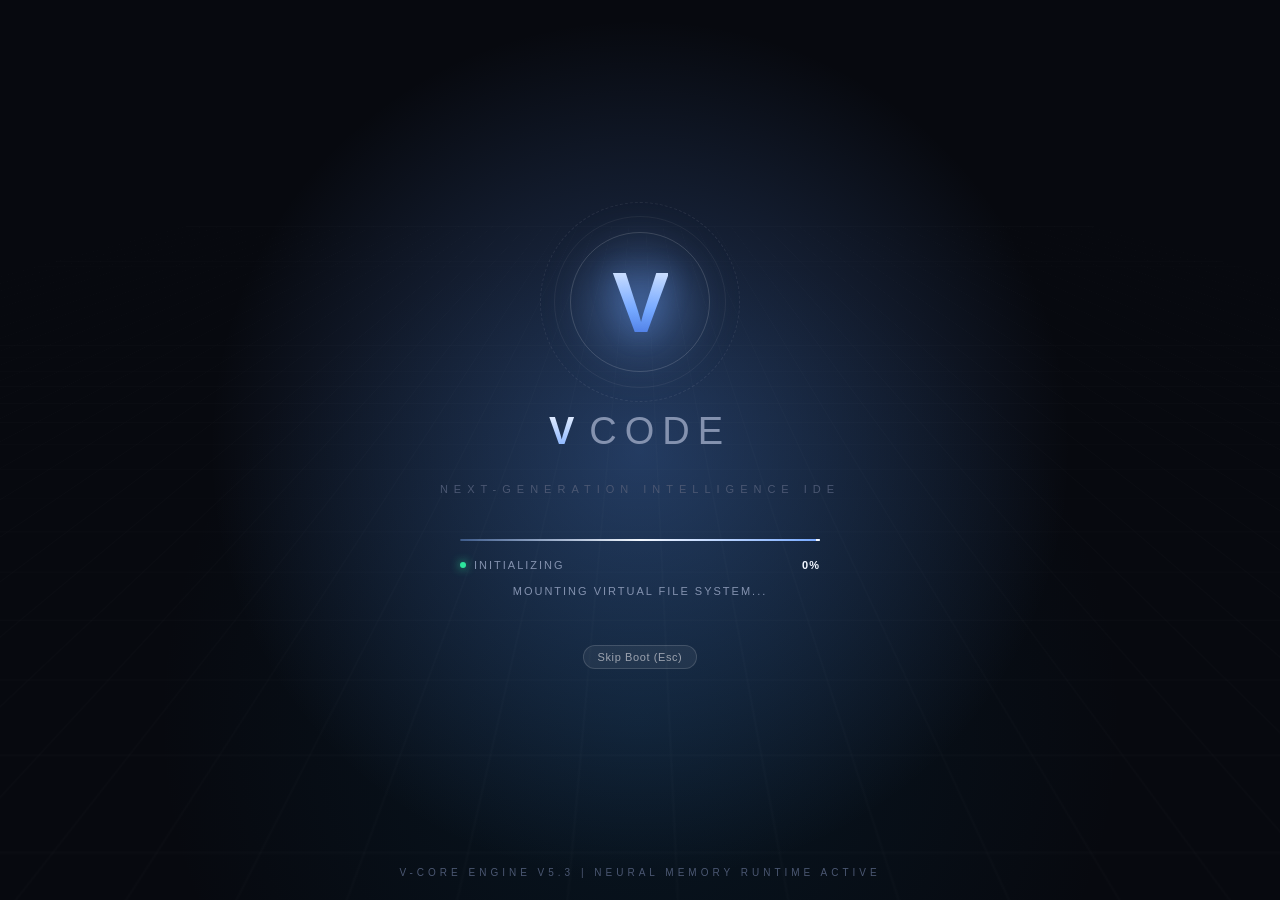
==== commit f38c0003: "Update index.html: Clean branding and polished UI studio" ====
--- a/index.html
+++ b/index.html
@@ -1,1250 +1,1250 @@
-<!DOCTYPE html>
-<html lang="en" data-theme="dark">
-<head>
-  <meta charset="UTF-8" />
-  <meta name="viewport" content="width=device-width, initial-scale=1.0, maximum-scale=5.0, viewport-fit=cover" />
-  <meta name="referrer" content="strict-origin-when-cross-origin" />
-  <title>V Code — AI Workspace &amp; Persistent Memory IDE</title>
-  <link rel="stylesheet" href="style.css" />
-</head>
-<body>
-
-  <!-- =========================================================
-       1. BOOT SCREEN — Splash + Loading Animation
-       ========================================================= -->
-  <div id="boot">
-    <div class="boot-stage">
-      <div class="logo">
-        <div class="glow"></div>
-        <div class="ring"></div>
-        <div class="ring r2"></div>
-        <div class="ring r3"></div>
-        <span class="vmark">V</span>
-      </div>
-
-      <div class="wordmark">
-        <span class="v-text">V</span>
-        <span class="code-text">CODE</span>
-      </div>
-
-      <div class="tagline">Next-Generation Intelligence IDE</div>
-
-      <div class="loader">
-        <div class="bar">
-          <div class="fill" id="boot-fill"></div>
-        </div>
-        <div class="meta">
-          <div class="status">
-            <span class="dot"></span>
-            <span id="status-label">Initializing</span>
-          </div>
-          <div class="pct" id="boot-pct">0%</div>
-        </div>
-        <div class="status-text" id="status-detail">Mounting virtual file system...</div>
-      </div>
-
-      <button type="button" class="skip-boot-btn" id="skip-boot-btn">Skip Boot (Esc)</button>
-    </div>
-
-    <div class="boot-footer">
-      V-CORE ENGINE v5.3 | NEURAL MEMORY RUNTIME ACTIVE
-    </div>
-  </div>
-
-  <!-- =========================================================
-       2. APPLICATION ROOT (Home + Workspace + Full Settings)
-       ========================================================= -->
-  <div id="app">
-
-    <!-- =======================================================
-         SCREEN A: 1st HOME SCREEN ("Welcome to V Code")
-         ======================================================= -->
-    <div id="home-screen" class="screen-layer active">
-      <div class="home-bg-decor" aria-hidden="true">
-        <svg class="geo-v-home" viewBox="0 0 700 620" fill="none" xmlns="http://www.w3.org/2000/svg">
-          <polygon points="110,120 310,120 275,185 75,185" stroke="currentColor" stroke-opacity="0.16" stroke-width="1.2" />
-          <polygon points="150,210 245,210 355,470 260,470" stroke="currentColor" stroke-opacity="0.14" stroke-width="1.2" />
-          <polygon points="475,120 580,120 390,545 285,545" stroke="currentColor" stroke-opacity="0.18" stroke-width="1.3" />
-          <line x1="580" y1="120" x2="670" y2="310" stroke="currentColor" stroke-opacity="0.08" stroke-width="1" />
-          <line x1="285" y1="545" x2="170" y2="610" stroke="currentColor" stroke-opacity="0.08" stroke-width="1" />
-        </svg>
-        <div class="corner-glow"></div>
-      </div>
-
-      <!-- Top Navigation Bar: V Logo Dropdown + About Button -->
-      <header class="top-nav">
-        <div class="nav-left">
-          <div class="v-menu-wrapper">
-            <button class="brand-badge" id="v-logo-btn" title="V Code Options">
-              <span class="brand-v">V</span>
-            </button>
-
-            <!-- Dropdown Options Menu when clicking V Logo -->
-            <div class="v-dropdown hidden" id="v-dropdown">
-              <div class="v-dropdown-header">
-                <span class="v-drop-title">V CODE</span>
-                <span class="v-drop-badge">v5.3</span>
-              </div>
-              <div class="v-dropdown-divider"></div>
-              <button class="v-drop-item" id="menu-new-chat">
-                <svg width="15" height="15" viewBox="0 0 24 24" fill="none" stroke="currentColor" stroke-width="2">
-                  <path d="M21 15a2 2 0 0 1-2 2H7l-4 4V5a2 2 0 0 1 2-2h14a2 2 0 0 1 2 2z"/>
-                </svg>
-                <span>New Chat</span>
-                <kbd>Ctrl+J</kbd>
-              </button>
-              <button class="v-drop-item" id="menu-new-task">
-                <svg width="15" height="15" viewBox="0 0 24 24" fill="none" stroke="currentColor" stroke-width="2">
-                  <circle cx="12" cy="12" r="10"/><line x1="12" y1="8" x2="12" y2="16"/><line x1="8" y1="12" x2="16" y2="12"/>
-                </svg>
-                <span>New Task</span>
-                <kbd>Ctrl+N</kbd>
-              </button>
-              <button class="v-drop-item" id="menu-open-workspace">
-                <svg width="15" height="15" viewBox="0 0 24 24" fill="none" stroke="currentColor" stroke-width="2">
-                  <path d="M22 19a2 2 0 0 1-2 2H4a2 2 0 0 1-2-2V5a2 2 0 0 1 2-2h5l2 3h9a2 2 0 0 1 2 2z"/>
-                </svg>
-                <span>Open Workspace</span>
-              </button>
-              <button class="v-drop-item" id="menu-settings">
-                <svg width="15" height="15" viewBox="0 0 24 24" fill="none" stroke="currentColor" stroke-width="2">
-                  <circle cx="12" cy="12" r="3"/>
-                  <path d="M19.4 15a1.65 1.65 0 0 0 .33 1.82l.06.06a2 2 0 0 1-2.83 2.83l-.06-.06a1.65 1.65 0 0 0-1.82-.33 1.65 1.65 0 0 0-1 1.51V21a2 2 0 0 1-4 0v-.09A1.65 1.65 0 0 0 9 19.4a1.65 1.65 0 0 0-1.82.33l-.06.06a2 2 0 0 1-2.83-2.83l.06-.06a1.65 1.65 0 0 0 .33-1.82 1.65 1.65 0 0 0-1.51-1H3a2 2 0 0 1 0-4h.09A1.65 1.65 0 0 0 4.6 9a1.65 1.65 0 0 0-.33-1.82l-.06-.06a2 2 0 0 1 2.83-2.83l.06.06a1.65 1.65 0 0 0 1.82.33H9a1.65 1.65 0 0 0 1-1.51V3a2 2 0 0 1 4 0v.09a1.65 1.65 0 0 0 1 1.51 1.65 1.65 0 0 0 1.82-.33l.06-.06a2 2 0 0 1 2.83 2.83l-.06.06a1.65 1.65 0 0 0-.33 1.82V9a1.65 1.65 0 0 0 1.51 1H21a2 2 0 0 1 0 4h-.09a1.65 1.65 0 0 0-1.51 1z"/>
-                </svg>
-                <span>Settings &amp; API Keys</span>
-              </button>
-              <button class="v-drop-item" id="menu-about">
-                <svg width="15" height="15" viewBox="0 0 24 24" fill="none" stroke="currentColor" stroke-width="2">
-                  <circle cx="12" cy="12" r="10"/><line x1="12" y1="16" x2="12" y2="12"/><line x1="12" y1="8" x2="12.01" y2="8"/>
-                </svg>
-                <span>About V Code &amp; API Guide</span>
-              </button>
-              <button class="v-drop-item" id="menu-theme-toggle">
-                <svg width="15" height="15" viewBox="0 0 24 24" fill="none" stroke="currentColor" stroke-width="2">
-                  <circle cx="12" cy="12" r="5"/><line x1="12" y1="1" x2="12" y2="3"/><line x1="12" y1="21" x2="12" y2="23"/>
-                </svg>
-                <span>Toggle Theme</span>
-              </button>
-            </div>
-          </div>
-
-          <button type="button" class="home-about-btn" id="home-top-about-btn">
-            <svg width="14" height="14" viewBox="0 0 24 24" fill="none" stroke="currentColor" stroke-width="2">
-              <circle cx="12" cy="12" r="10"/><line x1="12" y1="16" x2="12" y2="12"/><line x1="12" y1="8" x2="12.01" y2="8"/>
-            </svg>
-            <span>About</span>
-          </button>
-        </div>
-      </header>
-
-      <!-- Main Home Content -->
-      <main class="home-main">
-        <div class="hero-container">
-          <h1 class="welcome-title">
-            <span class="w-bright">Welcome</span>
-            <span class="w-muted">to</span>
-            <span class="w-brand">V Code</span>
-          </h1>
-
-          <div class="prompt-card" id="home-prompt-card">
-            <textarea
-              id="home-prompt-input"
-              placeholder="How can I help you today? Ask V Code to write an app or website..."
-              rows="4"
-              autofocus
-            ></textarea>
-
-            <div class="prompt-footer">
-              <div class="prompt-addons">
-                <button type="button" class="addon-pill active" id="home-addon-model" title="Configure Model & API Key">
-                  <span class="addon-dot" id="home-api-dot"></span>
-                  <span id="home-model-badge">Connect API Key</span>
-                </button>
-                <button type="button" class="addon-pill" id="home-addon-memory" title="Inspect Persistent AI Memory Vault">
-                  <span>Memory Vault</span>
-                </button>
-                <button type="button" class="addon-pill" id="home-addon-about" title="Read About V Code & API Setup Guide">
-                  <span>About &amp; API Guide</span>
-                </button>
-              </div>
-
-              <button type="button" class="send-btn" id="home-send-btn" aria-label="Send message">
-                <svg width="15" height="15" viewBox="0 0 24 24" fill="none">
-                  <path d="M12 4L5 20L12 16.5L19 20L12 4Z" stroke="currentColor" stroke-width="1.8" stroke-linejoin="round"/>
-                </svg>
-              </button>
-            </div>
-          </div>
-        </div>
-      </main>
-    </div>
-
-    <!-- =======================================================
-         SCREEN B: V CODE WORKSPACE, CHAT & CODE FILES IDE
-         (Left Sidebar Hide/Show + Right Code & Progress Panel Hide/Show)
-         ======================================================= -->
-    <div id="workspace-screen" class="screen-layer">
-      <div class="ws-layout" id="ws-layout">
-        <div class="ws-mobile-backdrop hidden" id="ws-mobile-backdrop"></div>
-
-        <!-- Left Sidebar (Can be hidden/collapsed to the left side) -->
-        <aside class="ws-sidebar" id="ws-sidebar">
-          <div class="ws-sidebar-top">
-            <div class="ws-brand-header">
-              <span class="st-v-badge">V</span>
-              <span class="ws-brand-text">V CODE</span>
-            </div>
-            <div class="ws-top-icons">
-              <button class="ws-icon-btn" id="ws-memory-vault-btn" title="View Project AI Memory Vault">
-                <svg width="14" height="14" viewBox="0 0 24 24" fill="none" stroke="currentColor" stroke-width="1.8">
-                  <ellipse cx="12" cy="5" rx="9" ry="3"/>
-                  <path d="M21 12c0 1.66-4 3-9 3s-9-1.34-9-3"/>
-                  <path d="M3 5v14c0 1.66 4 3 9 3s9-1.34 9-3V5"/>
-                </svg>
-              </button>
-              <button class="ws-icon-btn" id="ws-hide-left-sidebar-btn" title="Hide Left Sidebar (Ctrl+B)">
-                <svg width="15" height="15" viewBox="0 0 24 24" fill="none" stroke="currentColor" stroke-width="1.8">
-                  <rect x="3" y="3" width="18" height="18" rx="2"/>
-                  <line x1="9" y1="3" x2="9" y2="21"/>
-                  <polyline points="14 9 11 12 14 15"/>
-                </svg>
-              </button>
-            </div>
-          </div>
-
-          <!-- Primary Sidebar Navigation (New task + New chat + Open Workspace + Skills + About) -->
-          <div class="ws-primary-menu">
-            <button class="ws-menu-row active" id="ws-new-task-btn" title="Save & start a named task">
-              <span class="ws-row-left">
-                <svg width="15" height="15" viewBox="0 0 24 24" fill="none" stroke="currentColor" stroke-width="1.8">
-                  <circle cx="12" cy="12" r="9"/><line x1="12" y1="8" x2="12" y2="16"/><line x1="8" y1="12" x2="16" y2="12"/>
-                </svg>
-                <span>New Task</span>
-              </span>
-              <span class="ws-shortcut">Ctrl+N</span>
-            </button>
-
-            <button class="ws-menu-row" id="ws-new-chat-btn" title="Save & start a named persistent chat">
-              <span class="ws-row-left">
-                <svg width="15" height="15" viewBox="0 0 24 24" fill="none" stroke="currentColor" stroke-width="1.8">
-                  <path d="M21 15a2 2 0 0 1-2 2H7l-4 4V5a2 2 0 0 1 2-2h14a2 2 0 0 1 2 2z"/>
-                  <line x1="9" y1="10" x2="15" y2="10"/><line x1="12" y1="7" x2="12" y2="13"/>
-                </svg>
-                <span>New Chat</span>
-              </span>
-              <span class="ws-shortcut">Ctrl+J</span>
-            </button>
-
-            <button class="ws-menu-row" id="ws-search-btn" title="Open Workspace & Search (Ctrl+K)">
-              <span class="ws-row-left">
-                <svg width="15" height="15" viewBox="0 0 24 24" fill="none" stroke="currentColor" stroke-width="1.8">
-                  <path d="M22 19a2 2 0 0 1-2 2H4a2 2 0 0 1-2-2V5a2 2 0 0 1 2-2h5l2 3h9a2 2 0 0 1 2 2z"/>
-                </svg>
-                <span>Open Workspace</span>
-              </span>
-              <span class="ws-shortcut">Ctrl+K</span>
-            </button>
-
-            <button class="ws-menu-row" id="ws-skills-btn">
-              <span class="ws-row-left">
-                <svg width="15" height="15" viewBox="0 0 24 24" fill="none" stroke="currentColor" stroke-width="1.8">
-                  <path d="M14.7 6.3a1 1 0 0 0 0 1.4l1.6 1.6a1 1 0 0 0 1.4 0l3.77-3.77a6 6 0 0 1-7.94 7.94l-6.91 6.91a2.12 2.12 0 0 1-3-3l6.91-6.91a6 6 0 0 1 7.94-7.94l-3.76 3.76z"/>
-                </svg>
-                <span>Skills</span>
-              </span>
-            </button>
-
-            <button class="ws-menu-row" id="ws-about-btn">
-              <span class="ws-row-left">
-                <svg width="15" height="15" viewBox="0 0 24 24" fill="none" stroke="currentColor" stroke-width="1.8">
-                  <circle cx="12" cy="12" r="10"/><line x1="12" y1="16" x2="12" y2="12"/><line x1="12" y1="8" x2="12.01" y2="8"/>
-                </svg>
-                <span>About &amp; API Guide</span>
-              </span>
-            </button>
-          </div>
-
-          <!-- Tasks Section Header -->
-          <div class="ws-section-header">
-            <span class="ws-sec-label">
-              <span>Tasks</span>
-            </span>
-            <div class="ws-sec-actions">
-              <button class="ws-mini-icon" id="ws-filter-btn" title="Filter / Search tasks & chats (Ctrl+K)">
-                <svg width="12" height="12" viewBox="0 0 24 24" fill="none" stroke="currentColor" stroke-width="1.8">
-                  <polygon points="22 3 2 3 10 12.46 10 19 14 21 14 12.46 22 3"/>
-                </svg>
-              </button>
-              <button class="ws-mini-icon" id="ws-add-project-btn" title="Add & Save New Project">
-                <svg width="12" height="12" viewBox="0 0 24 24" fill="none" stroke="currentColor" stroke-width="1.8">
-                  <path d="M22 19a2 2 0 0 1-2 2H4a2 2 0 0 1-2-2V5a2 2 0 0 1 2-2h5l2 3h9a2 2 0 0 1 2 2z"/>
-                  <line x1="12" y1="11" x2="12" y2="17"/><line x1="9" y1="14" x2="15" y2="14"/>
-                </svg>
-              </button>
-              <button class="ws-mini-icon" id="ws-clear-memory-btn" title="Open Memory Vault">
-                <svg width="12" height="12" viewBox="0 0 24 24" fill="none" stroke="currentColor" stroke-width="1.8">
-                  <rect x="3" y="3" width="18" height="18" rx="2"/><line x1="9" y1="9" x2="15" y2="9"/><line x1="9" y1="15" x2="15" y2="15"/>
-                </svg>
-              </button>
-            </div>
-          </div>
-
-          <!-- Saved Projects, Tasks & Chats Tree (with Hover Rename & Delete) -->
-          <div class="ws-project-tree" id="ws-project-tree"></div>
-
-          <!-- Sidebar Footer -->
-          <div class="ws-sidebar-footer">
-            <div class="ws-user-profile" id="ws-user-profile" title="Profile Settings">
-              <div class="ws-avatar">
-                <svg width="14" height="14" viewBox="0 0 24 24" fill="currentColor">
-                  <path d="M12 12c2.7 0 5-2.3 5-5s-2.3-5-5-5-5 2.3-5 5 2.3 5 5 5zm0 2c-3.3 0-10 1.7-10 5v3h20v-3c0-3.3-6.7-5-10-5z"/>
-                </svg>
-              </div>
-              <span class="ws-username" id="ws-username-display">V Code Dev</span>
-            </div>
-            <div class="ws-footer-actions">
-              <button class="ws-icon-btn" id="ws-theme-btn" title="Quick Toggle Theme">
-                <svg width="14" height="14" viewBox="0 0 24 24" fill="none" stroke="currentColor" stroke-width="1.8">
-                  <circle cx="12" cy="12" r="5"/><line x1="12" y1="1" x2="12" y2="3"/><line x1="12" y1="21" x2="12" y2="23"/>
-                </svg>
-              </button>
-              <button class="ws-icon-btn" id="ws-terminal-btn" title="View AI Memory Vault">
-                <svg width="14" height="14" viewBox="0 0 24 24" fill="none" stroke="currentColor" stroke-width="1.8">
-                  <rect x="3" y="4" width="18" height="16" rx="2"/><polyline points="7 9 10 12 7 15"/><line x1="12" y1="15" x2="16" y2="15"/>
-                </svg>
-              </button>
-              <button class="ws-icon-btn" id="ws-settings-btn" title="Open V Code Settings">
-                <svg width="14" height="14" viewBox="0 0 24 24" fill="none" stroke="currentColor" stroke-width="1.8">
-                  <circle cx="12" cy="12" r="3"/>
-                  <path d="M19.4 15a1.65 1.65 0 0 0 .33 1.82l.06.06a2 2 0 0 1-2.83 2.83l-.06-.06a1.65 1.65 0 0 0-1.82-.33 1.65 1.65 0 0 0-1 1.51V21a2 2 0 0 1-4 0v-.09A1.65 1.65 0 0 0 9 19.4a1.65 1.65 0 0 0-1.82.33l-.06.06a2 2 0 0 1-2.83-2.83l.06-.06a1.65 1.65 0 0 0 .33-1.82 1.65 1.65 0 0 0-1.51-1H3a2 2 0 0 1 0-4h.09A1.65 1.65 0 0 0 4.6 9a1.65 1.65 0 0 0-.33-1.82l-.06-.06a2 2 0 0 1 2.83-2.83l.06.06a1.65 1.65 0 0 0 1.82.33H9a1.65 1.65 0 0 0 1-1.51V3a2 2 0 0 1 4 0v.09a1.65 1.65 0 0 0 1 1.51 1.65 1.65 0 0 0 1.82-.33l.06-.06a2 2 0 0 1 2.83 2.83l-.06.06a1.65 1.65 0 0 0-.33 1.82V9a1.65 1.65 0 0 0 1.51 1H21a2 2 0 0 1 0 4h-.09a1.65 1.65 0 0 0-1.51 1z"/>
-                </svg>
-              </button>
-            </div>
-          </div>
-        </aside>
-
-        <!-- Main Workspace Shell (Top Header Bar + Split Chat & Right Code/Progress Pane) -->
-        <div class="ws-workspace-shell" id="ws-workspace-shell">
-
-          <!-- Top Header Bar (Clean Native IDE Header: Left Sidebar Toggle + Task Title + Folder/Branch Pills + Right Icon Toggles) -->
-          <header class="ws-canvas-topbar" id="ws-canvas-topbar">
-            <div class="ws-topbar-left">
-              <button type="button" class="ws-pane-toggle-btn" id="ws-topbar-left-toggle-btn" title="Hide / Show Left Sidebar (Ctrl+B)">
-                <svg width="15" height="15" viewBox="0 0 24 24" fill="none" stroke="currentColor" stroke-width="1.8">
-                  <rect x="3" y="3" width="18" height="18" rx="2"/>
-                  <line x1="9" y1="3" x2="9" y2="21"/>
-                </svg>
-              </button>
-
-              <span class="ws-topbar-task-title" id="ws-active-session-label">New Task</span>
-
-              <span class="ws-topbar-badge" id="ws-topbar-project-pill" title="Active Workspace Project">
-                <svg width="12" height="12" viewBox="0 0 24 24" fill="none" stroke="currentColor" stroke-width="1.8">
-                  <path d="M22 19a2 2 0 0 1-2 2H4a2 2 0 0 1-2-2V5a2 2 0 0 1 2-2h5l2 3h9a2 2 0 0 1 2 2z"/>
-                </svg>
-                <span id="ws-topbar-project-name">VCodeProject</span>
-              </span>
-
-              <span class="ws-topbar-badge" id="ws-topbar-branch-pill" title="Active Branch">
-                <svg width="12" height="12" viewBox="0 0 24 24" fill="none" stroke="currentColor" stroke-width="1.8">
-                  <line x1="6" y1="3" x2="6" y2="15"/><circle cx="18" cy="6" r="3"/><circle cx="6" cy="18" r="3"/><path d="M18 9a9 9 0 0 1-9 9"/>
-                </svg>
-                <span id="ws-topbar-branch-name">upgrade/v3.0</span>
-              </span>
-            </div>
-
-            <div class="ws-topbar-right">
-              <!-- Hidden status holders so internal state updates never clutter the topbar -->
-              <span id="ws-api-status-badge" class="sr-only-hidden">No API Key</span>
-              <span id="ws-code-files-count" class="sr-only-hidden">0</span>
-              <button type="button" id="ws-QuickSave-btn" class="sr-only-hidden" aria-hidden="true"></button>
-              <button type="button" id="ws-export-chat-btn" class="sr-only-hidden" aria-hidden="true"></button>
-
-              <div class="ws-layout-toggles" role="group" aria-label="Workspace Panel Toggles">
-                <button type="button" class="ws-pane-toggle-btn" id="ws-topbar-theme-btn" title="Switch App Theme (Dark / Light / Midnight)">
-                  <svg width="15" height="15" viewBox="0 0 24 24" fill="none" stroke="currentColor" stroke-width="1.8">
-                    <path d="M21 12.79A9 9 0 1 1 11.21 3 7 7 0 0 0 21 12.79z"/>
-                  </svg>
-                </button>
-                <button type="button" class="ws-pane-toggle-btn active" id="ws-layout-left-btn" title="Hide / Show Left Sidebar (Ctrl+B)">
-                  <svg width="15" height="15" viewBox="0 0 24 24" fill="none" stroke="currentColor" stroke-width="1.8">
-                    <rect x="3" y="3" width="18" height="18" rx="2"/>
-                    <line x1="9" y1="3" x2="9" y2="21"/>
-                  </svg>
-                </button>
-                <button type="button" class="ws-pane-toggle-btn" id="ws-open-code-pane-btn" title="Hide / Show Written Code Bar (Ctrl+E)">
-                  <svg width="15" height="15" viewBox="0 0 24 24" fill="none" stroke="currentColor" stroke-width="1.8">
-                    <polyline points="16 18 22 12 16 6"/><polyline points="8 6 2 12 8 18"/>
-                  </svg>
-                </button>
-                <button type="button" class="ws-pane-toggle-btn" id="ws-layout-right-btn" title="Hide / Show Right Code & Progress Bar (Ctrl+E)">
-                  <svg width="15" height="15" viewBox="0 0 24 24" fill="none" stroke="currentColor" stroke-width="1.8">
-                    <rect x="3" y="3" width="18" height="18" rx="2"/>
-                    <line x1="15" y1="3" x2="15" y2="21"/>
-                  </svg>
-                </button>
-                <button type="button" class="ws-pane-toggle-btn" id="ws-open-api-settings-btn" title="API Key & Model Settings">
-                  <svg width="15" height="15" viewBox="0 0 24 24" fill="none" stroke="currentColor" stroke-width="1.8">
-                    <circle cx="12" cy="12" r="3"/>
-                    <path d="M19.4 15a1.65 1.65 0 0 0 .33 1.82l.06.06a2 2 0 0 1-2.83 2.83l-.06-.06a1.65 1.65 0 0 0-1.82-.33 1.65 1.65 0 0 0-1 1.51V21a2 2 0 0 1-4 0v-.09A1.65 1.65 0 0 0 9 19.4a1.65 1.65 0 0 0-1.82.33l-.06.06a2 2 0 0 1-2.83-2.83l.06-.06a1.65 1.65 0 0 0 .33-1.82 1.65 1.65 0 0 0-1.51-1H3a2 2 0 0 1 0-4h.09A1.65 1.65 0 0 0 4.6 9a1.65 1.65 0 0 0-.33-1.82l-.06-.06a2 2 0 0 1 2.83-2.83l.06.06a1.65 1.65 0 0 0 1.82.33H9a1.65 1.65 0 0 0 1-1.51V3a2 2 0 0 1 4 0v.09a1.65 1.65 0 0 0 1 1.51 1.65 1.65 0 0 0 1.82-.33l.06-.06a2 2 0 0 1 2.83 2.83l-.06.06a1.65 1.65 0 0 0-.33 1.82V9a1.65 1.65 0 0 0 1.51 1H21a2 2 0 0 1 0 4h-.09a1.65 1.65 0 0 0-1.51 1z"/>
-                  </svg>
-                </button>
-              </div>
-            </div>
-          </header>
-
-          <!-- Split Body: Center Chat Column + Collapsible Right Written Code & Progress Column -->
-          <div class="ws-main-split" id="ws-main-split">
-            <main class="ws-canvas" id="ws-canvas">
-              <div class="ws-center-stage" id="ws-center-stage">
-
-                <!-- Stylized Geometric Wireframe "V" Logo Watermark (Shown only before chat starts) -->
-                <div class="ws-watermark" id="ws-watermark" aria-hidden="true">
-                  <svg viewBox="0 0 460 275" fill="none" xmlns="http://www.w3.org/2000/svg">
-                    <polygon points="35,24 195,24 168,74 10,74" stroke="currentColor" stroke-opacity="0.16" stroke-width="1.3" />
-                    <polygon points="80,94 162,94 226,232 144,232" stroke="currentColor" stroke-opacity="0.14" stroke-width="1.3" />
-                    <polygon points="325,24 415,24 275,254 185,254" stroke="currentColor" stroke-opacity="0.18" stroke-width="1.4" />
-                  </svg>
-                </div>
-
-                <h1 class="ws-hero-title" id="ws-hero-heading">
-                  Start a new task in <span id="ws-title-project">VCodeProject</span>
-                </h1>
-
-                <!-- Full-Height Screenshot-Style Conversation, Written Code & Files Changed Feed -->
-                <div class="ws-task-feed hidden" id="ws-task-feed"></div>
-
-                <!-- Task / Chat Composer Box -->
-                <div class="ws-composer">
-                  <div class="ws-composer-top" id="ws-composer-top">
-                    <div class="ws-proj-dropdown-wrap">
-                      <button type="button" class="ws-project-selector" id="ws-project-selector" title="Switch or Add Saved Project">
-                        <svg width="14" height="14" viewBox="0 0 24 24" fill="none" stroke="currentColor" stroke-width="1.8">
-                          <path d="M22 19a2 2 0 0 1-2 2H4a2 2 0 0 1-2-2V5a2 2 0 0 1 2-2h5l2 3h9a2 2 0 0 1 2 2z"/>
-                        </svg>
-                        <span id="composer-project-label">VCodeProject</span>
-                        <svg width="12" height="12" viewBox="0 0 24 24" fill="none" stroke="currentColor" stroke-width="2">
-                          <polyline points="6 9 12 15 18 9"/>
-                        </svg>
-                      </button>
-                      <div class="ws-floating-menu hidden" id="ws-project-dropdown"></div>
-                    </div>
-
-                    <span class="ws-session-badge" id="composer-session-badge">Unsaved Session</span>
-                  </div>
-
-                  <div class="ws-composer-body">
-                    <!-- Attached File Chips Row -->
-                    <div class="ws-attached-files hidden" id="ws-attached-files"></div>
-
-                    <textarea
-                      id="ws-prompt-input"
-                      rows="2"
-                      placeholder="Ask for follow-up changes"
-                    ></textarea>
-
-                    <div class="ws-composer-bottom">
-                      <div class="ws-controls-left">
-                        <label class="ws-plus-btn" title="Attach code or text file to prompt & project memory">
-                          <input type="file" id="ws-file-input" multiple hidden />
-                          <svg width="15" height="15" viewBox="0 0 24 24" fill="none" stroke="currentColor" stroke-width="2">
-                            <line x1="12" y1="5" x2="12" y2="19"/><line x1="5" y1="12" x2="19" y2="12"/>
-                          </svg>
-                        </label>
-
-                        <button type="button" class="ws-dropdown-pill" id="ws-mode-pill">
-                          <svg width="13" height="13" viewBox="0 0 24 24" fill="none" stroke="currentColor" stroke-width="1.8">
-                            <circle cx="12" cy="12" r="9"/><polyline points="12 8 12 12 14 14"/>
-                          </svg>
-                          <span id="ws-mode-text">Ask before changes</span>
-                          <svg width="11" height="11" viewBox="0 0 24 24" fill="none" stroke="currentColor" stroke-width="2">
-                            <polyline points="6 9 12 15 18 9"/>
-                          </svg>
-                        </button>
-                      </div>
-
-                      <div class="ws-controls-right">
-                        <span class="ws-status-ring" id="ws-memory-ring" title="Persistent Memory Context Active"></span>
-
-                        <div class="ws-model-popover-wrap">
-                          <button type="button" class="ws-dropdown-pill" id="ws-model-pill" title="Active API Model (Only shown when API Key & Model are added)">
-                            <span id="ws-model-text">Add API Key</span>
-                            <svg width="11" height="11" viewBox="0 0 24 24" fill="none" stroke="currentColor" stroke-width="2">
-                              <polyline points="6 9 12 15 18 9"/>
-                            </svg>
-                          </button>
-                          <div class="ws-floating-menu up hidden" id="ws-model-popover"></div>
-                        </div>
-
-                        <button type="button" class="ws-dropdown-pill" id="ws-effort-pill">
-                          <svg width="12" height="12" viewBox="0 0 24 24" fill="none" stroke="currentColor" stroke-width="1.8">
-                            <circle cx="12" cy="12" r="9"/><polyline points="12 7 12 12 15 14"/>
-                          </svg>
-                          <span id="ws-effort-text">Max</span>
-                          <svg width="11" height="11" viewBox="0 0 24 24" fill="none" stroke="currentColor" stroke-width="2">
-                            <polyline points="6 9 12 15 18 9"/>
-                          </svg>
-                        </button>
-
-                        <button type="button" class="ws-submit-btn" id="ws-submit-btn" aria-label="Submit Task">
-                          <svg width="14" height="14" viewBox="0 0 24 24" fill="none" stroke="currentColor" stroke-width="2.2">
-                            <line x1="12" y1="19" x2="12" y2="5"/><polyline points="6 11 12 5 18 11"/>
-                          </svg>
-                        </button>
-                      </div>
-                    </div>
-                  </div>
-                </div>
-
-              </div>
-            </main>
-
-            <!-- =====================================================
-                 RIGHT SIDE CODE VIEWER: ONLY FILES & WRITTEN CODE
-                 (Zero extra boxes — only Code Files list + Full-Height Code Viewer!)
-                 ===================================================== -->
-            <aside class="ws-code-pane hidden" id="ws-code-pane">
-              <div class="ag-written-code-section" id="ag-written-code-section">
-                <!-- Top Files & Actions Header -->
-                <div class="ag-pane-header">
-                  <div class="ag-pane-title-left">
-                    <svg width="13" height="13" viewBox="0 0 24 24" fill="none" stroke="currentColor" stroke-width="2">
-                      <polyline points="16 18 22 12 16 6"/><polyline points="8 6 2 12 8 18"/>
-                    </svg>
-                    <span class="ag-pane-heading">Code Viewer</span>
-                    <span class="ag-pane-filecount" id="ag-pane-filecount">0 files</span>
-                  </div>
-                  <div class="ag-pane-actions">
-                    <button type="button" class="ag-pane-btn" id="ag-edit-file-btn" title="Edit active file code directly">
-                      <svg width="11" height="11" viewBox="0 0 24 24" fill="none" stroke="currentColor" stroke-width="2">
-                        <path d="M12 20h9"/><path d="M16.5 3.5a2.12 2.12 0 0 1 3 3L7 19l-4 1 1-4L16.5 3.5z"/>
-                      </svg>
-                      <span id="ag-edit-file-label">Edit</span>
-                    </button>
-                    <button type="button" class="ag-pane-btn hidden" id="ag-undo-file-btn" title="Undo to previous file version">
-                      <svg width="11" height="11" viewBox="0 0 24 24" fill="none" stroke="currentColor" stroke-width="2">
-                        <polyline points="1 4 1 10 7 10"/><path d="M3.51 15a9 9 0 1 0 2.13-9.36L1 10"/>
-                      </svg>
-                      <span>Undo</span>
-                    </button>
-                    <button type="button" class="ag-pane-btn" id="ag-copy-file-btn" title="Copy active file code">
-                      <svg width="12" height="12" viewBox="0 0 24 24" fill="none" stroke="currentColor" stroke-width="2">
-                        <rect x="9" y="9" width="13" height="13" rx="2"/><path d="M5 15H4a2 2 0 0 1-2-2V4a2 2 0 0 1 2-2h9a2 2 0 0 1 2 2v1"/>
-                      </svg>
-                      <span>Copy</span>
-                    </button>
-                    <button type="button" class="ag-pane-btn" id="ag-download-file-btn" title="Download active code file">
-                      <svg width="12" height="12" viewBox="0 0 24 24" fill="none" stroke="currentColor" stroke-width="2">
-                        <path d="M21 15v4a2 2 0 0 1-2 2H5a2 2 0 0 1-2-2v-4"/><polyline points="7 10 12 15 17 10"/><line x1="12" y1="15" x2="12" y2="3"/>
-                      </svg>
-                      <span>Save</span>
-                    </button>
-                    <button type="button" class="ag-pane-btn" id="ag-download-all-btn" title="Download all generated code files">
-                      <span>Save All</span>
-                    </button>
-                    <button type="button" class="ag-pane-btn hide-right-btn" id="ag-close-pane-btn" title="Hide Code Viewer (Ctrl+E)">
-                      <svg width="13" height="13" viewBox="0 0 24 24" fill="none" stroke="currentColor" stroke-width="2">
-                        <polyline points="9 18 15 12 9 6"/>
-                      </svg>
-                    </button>
-                  </div>
-                </div>
-
-                <!-- File Tabs Bar: Shows all written code files in this session -->
-                <div class="ag-pane-tabs-bar" id="ag-pane-tabs-bar">
-                  <div class="ag-pane-tabs" id="ag-pane-tabs"></div>
-                </div>
-
-                <!-- Active File Path, Version & Syntax Gate Bar -->
-                <div class="ag-pane-pathbar" id="ag-pane-pathbar">
-                  <div class="ag-path-left">
-                    <span id="ag-active-filepath">No file selected</span>
-                    <span class="ag-version-badge hidden" id="ag-active-version">v1</span>
-                    <span class="ag-gate-pill pass hidden" id="ag-active-gate">Syntax OK</span>
-                  </div>
-                  <span class="ag-path-diff" id="ag-active-filemeta">0 lines</span>
-                </div>
-
-                <!-- 100% Full-Height Written Code Surface -->
-                <div class="ag-pane-editor" id="ag-pane-editor"></div>
-              </div>
-            </aside>
-          </div>
-        </div>
-      </div>
-    </div>
-
-    <!-- =======================================================
-         SCREEN C: V CODE FULL SETTINGS SCREEN
-         - All Agent capabilities items show "Coming Soon" on screen
-         - Zero emojis anywhere
-         ======================================================= -->
-    <div id="settings-screen" class="screen-layer">
-      <div class="st-layout">
-
-        <!-- Left Settings Sidebar -->
-        <aside class="st-sidebar">
-          <div class="st-top-brand">
-            <span class="st-v-badge">V</span>
-          </div>
-
-          <button class="st-back-btn" id="st-back-workspace-btn">
-            <svg width="14" height="14" viewBox="0 0 24 24" fill="none" stroke="currentColor" stroke-width="1.8">
-              <line x1="19" y1="12" x2="5" y2="12"/><polyline points="12 19 5 12 12 5"/>
-            </svg>
-            <span>Back to workspace</span>
-          </button>
-
-          <div class="st-nav-scroll">
-            <div class="st-group-label">Basic settings</div>
-            <button class="st-nav-item" data-st-tab="general">
-              <svg width="14" height="14" viewBox="0 0 24 24" fill="none" stroke="currentColor" stroke-width="1.8">
-                <line x1="4" y1="21" x2="4" y2="14"/><line x1="4" y1="10" x2="4" y2="3"/><line x1="12" y1="21" x2="12" y2="12"/><line x1="12" y1="8" x2="12" y2="3"/><line x1="20" y1="21" x2="20" y2="16"/><line x1="20" y1="12" x2="20" y2="3"/><line x1="1" y1="14" x2="7" y2="14"/><line x1="9" y1="8" x2="15" y2="8"/><line x1="17" y1="16" x2="23" y2="16"/>
-              </svg>
-              <span>General</span>
-            </button>
-            <button class="st-nav-item" data-st-tab="appearance">
-              <svg width="14" height="14" viewBox="0 0 24 24" fill="none" stroke="currentColor" stroke-width="1.8">
-                <circle cx="12" cy="12" r="10"/><path d="M12 2a7 7 0 1 0 10 10"/>
-              </svg>
-              <span>Appearance</span>
-            </button>
-            <button class="st-nav-item active" data-st-tab="models">
-              <svg width="14" height="14" viewBox="0 0 24 24" fill="none" stroke="currentColor" stroke-width="1.8">
-                <rect x="2" y="3" width="20" height="8" rx="2"/><rect x="2" y="13" width="20" height="8" rx="2"/><line x1="6" y1="7" x2="6.01" y2="7"/><line x1="6" y1="17" x2="6.01" y2="17"/>
-              </svg>
-              <span>Model settings</span>
-            </button>
-            <button class="st-nav-item" data-st-tab="browser">
-              <svg width="14" height="14" viewBox="0 0 24 24" fill="none" stroke="currentColor" stroke-width="1.8">
-                <circle cx="12" cy="12" r="10"/><line x1="2" y1="12" x2="22" y2="12"/><path d="M12 2a15.3 15.3 0 0 1 4 10 15.3 15.3 0 0 1-4 10 15.3 15.3 0 0 1-4-10 15.3 15.3 0 0 1 4-10z"/>
-              </svg>
-              <span>Browser</span>
-            </button>
-
-            <div class="st-group-label">Agent capabilities</div>
-            <button class="st-nav-item" data-st-tab="plugins" data-agent-cap="Plugins">
-              <svg width="14" height="14" viewBox="0 0 24 24" fill="none" stroke="currentColor" stroke-width="1.8">
-                <path d="M12 2v4m0 12v4M4.93 4.93l2.83 2.83m8.48 8.48l2.83 2.83M2 12h4m12 0h4"/>
-              </svg>
-              <span>Plugins</span>
-            </button>
-            <button class="st-nav-item" data-st-tab="skills" data-agent-cap="Skills">
-              <svg width="14" height="14" viewBox="0 0 24 24" fill="none" stroke="currentColor" stroke-width="1.8">
-                <path d="M14.7 6.3a1 1 0 0 0 0 1.4l1.6 1.6a1 1 0 0 0 1.4 0l3.77-3.77a6 6 0 0 1-7.94 7.94l-6.91 6.91a2.12 2.12 0 0 1-3-3l6.91-6.91a6 6 0 0 1 7.94-7.94l-3.76 3.76z"/>
-              </svg>
-              <span>Skills</span>
-            </button>
-            <button class="st-nav-item" data-st-tab="subagents" data-agent-cap="Subagents">
-              <svg width="14" height="14" viewBox="0 0 24 24" fill="none" stroke="currentColor" stroke-width="1.8">
-                <rect x="3" y="8" width="18" height="12" rx="2"/><path d="M12 2v6"/><circle cx="9" cy="14" r="1"/><circle cx="15" cy="14" r="1"/>
-              </svg>
-              <span>Subagents</span>
-            </button>
-            <button class="st-nav-item" data-st-tab="mcp" data-agent-cap="MCP servers">
-              <svg width="14" height="14" viewBox="0 0 24 24" fill="none" stroke="currentColor" stroke-width="1.8">
-                <circle cx="6" cy="6" r="3"/><circle cx="18" cy="18" r="3"/><path d="M8.59 8.59L15.42 15.42"/>
-              </svg>
-              <span>MCP servers</span>
-            </button>
-            <button class="st-nav-item" data-st-tab="commands" data-agent-cap="Commands">
-              <svg width="14" height="14" viewBox="0 0 24 24" fill="none" stroke="currentColor" stroke-width="1.8">
-                <polyline points="4 17 10 11 4 5"/><line x1="12" y1="19" x2="20" y2="19"/>
-              </svg>
-              <span>Commands</span>
-            </button>
-            <button class="st-nav-item" data-st-tab="hooks" data-agent-cap="Hooks">
-              <svg width="14" height="14" viewBox="0 0 24 24" fill="none" stroke="currentColor" stroke-width="1.8">
-                <path d="M10 13a5 5 0 0 0 7.54.54l3-3a5 5 0 0 0-7.07-7.07l-1.72 1.71"/>
-              </svg>
-              <span>Hooks</span>
-            </button>
-
-            <div class="st-group-label">Data &amp; statistics</div>
-            <button class="st-nav-item" data-st-tab="index">
-              <svg width="14" height="14" viewBox="0 0 24 24" fill="none" stroke="currentColor" stroke-width="1.8">
-                <path d="M12 22s8-4 8-10V5l-8-3-8 3v7c0 6 8 10 8 10z"/>
-              </svg>
-              <span>Index</span>
-            </button>
-            <button class="st-nav-item" data-st-tab="usage">
-              <svg width="14" height="14" viewBox="0 0 24 24" fill="none" stroke="currentColor" stroke-width="1.8">
-                <line x1="18" y1="20" x2="18" y2="10"/><line x1="12" y1="20" x2="12" y2="4"/><line x1="6" y1="20" x2="6" y2="14"/>
-              </svg>
-              <span>Usage</span>
-            </button>
-
-            <div class="st-divider"></div>
-            <button class="st-nav-item" data-st-tab="about">
-              <svg width="14" height="14" viewBox="0 0 24 24" fill="none" stroke="currentColor" stroke-width="1.8">
-                <circle cx="12" cy="12" r="10"/><line x1="12" y1="16" x2="12" y2="12"/><line x1="12" y1="8" x2="12.01" y2="8"/>
-              </svg>
-              <span>About &amp; API Guide</span>
-            </button>
-            <button class="st-nav-item" data-st-tab="getstarted">
-              <svg width="14" height="14" viewBox="0 0 24 24" fill="none" stroke="currentColor" stroke-width="1.8">
-                <path d="M4.5 16.5c-1.5 1.26-2 5-2 5s3.74-.5 5-2c.71-.84.7-2.13-.09-2.91a2.18 2.18 0 0 0-2.91-.09z"/>
-                <path d="M12 15l-3-3a22 22 0 0 1 2-3.95A12.88 12.88 0 0 1 22 2c0 2.72-.78 7.5-6 11a22.35 22.35 0 0 1-4 2z"/>
-              </svg>
-              <span>Get started</span>
-            </button>
-          </div>
-
-          <div class="st-sidebar-bottom">
-            <div class="st-connected-user">
-              <svg width="14" height="14" viewBox="0 0 24 24" fill="none" stroke="currentColor" stroke-width="1.8">
-                <path d="M20 21v-2a4 4 0 0 0-4-4H8a4 4 0 0 0-4 4v2"/><circle cx="12" cy="7" r="4"/>
-              </svg>
-              <span id="st-connected-label">Connected</span>
-            </div>
-            <button class="ws-icon-btn" id="st-bottom-ws-btn" title="Back to Workspace">
-              <svg width="14" height="14" viewBox="0 0 24 24" fill="none" stroke="currentColor" stroke-width="1.8">
-                <circle cx="12" cy="12" r="3"/><path d="M19.4 15a1.65 1.65 0 0 0 .33 1.82l.06.06a2 2 0 0 1-2.83 2.83l-.06-.06a1.65 1.65 0 0 0-1.82-.33 1.65 1.65 0 0 0-1 1.51V21a2 2 0 0 1-4 0v-.09"/>
-              </svg>
-            </button>
-          </div>
-        </aside>
-
-        <!-- Right Main Settings Content -->
-        <main class="st-main">
-          <div class="st-window-controls">
-            <button class="st-win-btn" id="st-theme-quick-btn" title="Toggle Theme">Theme</button>
-            <button class="st-win-btn close" id="st-close-x-btn" title="Back to Workspace">X</button>
-          </div>
-
-          <div class="st-content-wrap">
-
-            <!-- =====================================================
-                 SETTINGS PANE 1: MODEL SETTINGS (Default Active)
-                 ===================================================== -->
-            <div class="st-pane active" id="st-pane-models">
-              <h1 class="st-page-title">Model settings</h1>
-              <div class="st-subtitle-row">
-                <p class="st-page-sub">Manage model providers, add API keys and model names, and enable them for chat.</p>
-                <div style="display:flex; gap:8px; align-items:center;">
-                  <button class="st-add-model-btn" id="st-open-about-guide-btn">Where to get API Keys?</button>
-                  <button class="st-refresh-btn" id="st-refresh-btn" title="Refresh Providers">
-                    <svg width="14" height="14" viewBox="0 0 24 24" fill="none" stroke="currentColor" stroke-width="1.8">
-                      <polyline points="23 4 23 10 17 10"/><polyline points="1 20 1 14 7 14"/>
-                      <path d="M3.51 9a9 9 0 0 1 14.85-3.36L23 10M1 14l4.64 4.36A9 9 0 0 0 20.49 15"/>
-                    </svg>
-                  </button>
-                </div>
-              </div>
-
-              <div class="st-provider-card">
-                <div class="st-provider-col">
-                  <div class="st-col-label">VCode</div>
-                  <div id="st-official-provider-list"></div>
-
-                  <div class="st-col-label mt">Custom providers</div>
-                  <div id="st-custom-provider-list"></div>
-                  <button class="st-add-provider-btn" id="st-add-provider-btn">
-                    <span>+</span>
-                    <span>Add provider</span>
-                  </button>
-                </div>
-
-                <div class="st-config-col">
-                  <div class="st-config-header">
-                    <div class="st-config-brand">
-                      <span class="st-mini-v" id="st-active-prov-icon">V</span>
-                      <span class="st-config-name" id="st-active-prov-title">V.ai</span>
-                      <span class="st-status-pill" id="st-enabled-badge">Not enabled</span>
-                    </div>
-
-                    <div class="st-conn-wrapper">
-                      <button type="button" class="st-enable-toggle-btn" id="st-header-enable-btn">
-                        Enable Provider
-                      </button>
-
-                      <button class="st-conn-select-btn" id="st-conn-btn" title="Switch connection mode">
-                        <span id="st-conn-label">API Key</span>
-                        <svg width="11" height="11" viewBox="0 0 24 24" fill="none" stroke="currentColor" stroke-width="2">
-                          <polyline points="6 9 12 15 18 9"/>
-                        </svg>
-                      </button>
-
-                      <div class="st-conn-menu" id="st-conn-menu">
-                        <button class="st-conn-opt" data-mode="Personal plan">
-                          <span>Personal plan</span>
-                          <span class="chk"></span>
-                        </button>
-                        <button class="st-conn-opt active" data-mode="API Key">
-                          <span>API Key</span>
-                          <span class="chk">Selected</span>
-                        </button>
-                      </div>
-                    </div>
-                  </div>
-
-                  <div class="st-info-banner" id="st-info-banner">
-                    <svg width="14" height="14" viewBox="0 0 24 24" fill="none" stroke="currentColor" stroke-width="1.8">
-                      <circle cx="12" cy="12" r="10"/><line x1="12" y1="16" x2="12" y2="12"/><line x1="12" y1="8" x2="12.01" y2="8"/>
-                    </svg>
-                    <span id="st-banner-text">Set an API key and model name to enable.</span>
-                  </div>
-
-                  <div class="st-field-group">
-                    <label class="st-field-label">Base URL</label>
-                    <input
-                      type="text"
-                      class="st-text-input"
-                      id="st-base-url-input"
-                      value="https://api.v.ai/api/anthropic"
-                    />
-                  </div>
-
-                  <div class="st-field-group">
-                    <div class="st-field-label-row">
-                      <label class="st-field-label">API Key</label>
-                      <button type="button" class="st-get-key-link" id="st-get-api-key-btn">Get API Key</button>
-                    </div>
-                    <div class="st-key-row">
-                      <div class="st-key-input-wrap">
-                        <input
-                          type="password"
-                          class="st-text-input"
-                          id="st-api-key-input"
-                          placeholder="Enter API Key"
-                        />
-                        <button type="button" class="st-eye-btn" id="st-toggle-key-vis" title="Show/Hide API Key">
-                          <svg width="15" height="15" viewBox="0 0 24 24" fill="none" stroke="currentColor" stroke-width="1.8">
-                            <path d="M1 12s4-8 11-8 11 8 11 8-4 8-11 8-11-8-11-8z"/><circle cx="12" cy="12" r="3"/>
-                          </svg>
-                        </button>
-                      </div>
-                      <button type="button" class="st-enable-key-btn" id="st-enable-key-btn">
-                        Enable API Key
-                      </button>
-                    </div>
-                  </div>
-
-                  <div class="st-field-group" id="st-model-section">
-                    <div class="st-field-label-row">
-                      <label class="st-field-label">Added Model Names (Only visible when API Key is added)</label>
-                      <button type="button" class="st-get-key-link" id="st-fetch-free-models-btn" title="Load free models from OpenRouter / Provider catalog">
-                        Load Free Models
-                      </button>
-                    </div>
-                    <div class="st-key-row" id="st-inline-model-row" style="margin-bottom:6px;">
-                      <input
-                        type="text"
-                        class="st-text-input"
-                        id="st-inline-model-input"
-                        placeholder="Enter Model Name (e.g., gemini-2.5-flash, llama-3.3-70b-versatile, gpt-4o)"
-                      />
-                      <button type="button" class="st-enable-key-btn" id="st-add-model-btn">
-                        + Add Model
-                      </button>
-                    </div>
-                    <div class="st-free-models-picker hidden" id="st-free-models-picker"></div>
-                    <div class="st-model-list" id="st-model-list"></div>
-
-                    <div style="display:flex; gap:8px; margin-top:4px;">
-                      <button type="button" class="st-add-model-btn" id="st-delete-provider-btn" style="display:none; color:#f87171;">
-                        <span>Delete provider</span>
-                      </button>
-                    </div>
-                  </div>
-                </div>
-              </div>
-            </div>
-
-            <!-- =====================================================
-                 SETTINGS PANE 2: ABOUT V CODE & API KEY SETUP GUIDE
-                 ===================================================== -->
-            <div class="st-pane" id="st-pane-about">
-              <h1 class="st-page-title">About V Code &amp; API Key Guide</h1>
-              <p class="st-page-sub" style="margin-bottom:20px;">
-                Complete overview of V Code IDE, the Persistent Memory Engine, where to obtain API keys, and how to configure model providers.
-              </p>
-
-              <div class="about-hero-card">
-                <div class="about-hero-top">
-                  <div class="brand-badge"><span class="brand-v">V</span></div>
-                  <div>
-                    <h3>V Code — Next-Generation Intelligence IDE (v5.3)</h3>
-                    <p>Built with Persistent Project &amp; Chat Memory Engine and a Multi-Provider API Architecture.</p>
-                  </div>
-                </div>
-                <div class="about-features-grid">
-                  <div class="about-feat-box">
-                    <h4>Permanent AI Memory</h4>
-                    <p>Every Project, Task, and Chat is saved under a unique name. V Code automatically injects your project notes, code architecture, and prior conversation context into every API request.</p>
-                  </div>
-                  <div class="about-feat-box">
-                    <h4>Universal API Key Support</h4>
-                    <p>Connect live AI models using API keys from Google Gemini, Groq, OpenRouter, OpenAI, DeepSeek, Mistral AI, Together AI, or any custom OpenAI-compatible endpoint.</p>
-                  </div>
-                  <div class="about-feat-box">
-                    <h4>Multi-Theme Workspace</h4>
-                    <p>Switch seamlessly between Pure Dark, Daylight Light, and Cyber Midnight themes with dedicated Task and Chat workflows.</p>
-                  </div>
-                </div>
-              </div>
-
-              <div class="st-general-card" style="margin-bottom:20px;">
-                <div class="st-control-row">
-                  <div>
-                    <div class="st-ctrl-title">How to Add and Enable an API Key (Step-by-Step Guide)</div>
-                    <div class="st-ctrl-desc" style="margin-top:6px; line-height:1.65;">
-                      <strong>Step 1:</strong> Click <strong>Get API Key</strong> on any provider card below (such as <em>Google Gemini</em>, <em>Groq</em>, or <em>OpenRouter</em>) to generate and copy your API key.<br>
-                      <strong>Step 2:</strong> Go to <strong>Settings &rarr; Model settings</strong>. Select a provider on the left or click <strong>+ Add provider</strong> to add a custom Provider Name, Base URL, and Model ID.<br>
-                      <strong>Step 3:</strong> Paste your key into the <strong>API Key</strong> input field and click <strong>Enable API Key</strong> (or <strong>Enable Provider</strong> in the top header).<br>
-                      <strong>Step 4:</strong> Click <strong>Use</strong> next to your preferred model in the Model list, then return to the Workspace to start chatting with full persistent memory.
-                    </div>
-                  </div>
-                </div>
-              </div>
-
-              <h3 style="font-size:16px; margin-bottom:12px;">Where to Get API Keys &amp; Provider URLs (1-Click Setup)</h3>
-              <div class="provider-guide-grid" id="about-provider-guide-grid"></div>
-            </div>
-
-            <!-- =====================================================
-                 SETTINGS PANE 3: GENERAL SETTINGS (Theme & Controls)
-                 ===================================================== -->
-            <div class="st-pane" id="st-pane-general">
-              <h1 class="st-page-title">General</h1>
-              <p class="st-page-sub" style="margin-bottom:20px;">Configure global V Code preferences, theme mode, profile, and persistent AI memory controls.</p>
-
-              <div class="st-general-card">
-                <div class="st-control-row">
-                  <div>
-                    <div class="st-ctrl-title">Theme Mode</div>
-                    <div class="st-ctrl-desc">Switch between Pure Dark, Daylight Light, or Cyber Midnight theme</div>
-                  </div>
-                  <div class="theme-segmented" id="general-theme-switcher">
-                    <button type="button" class="theme-seg-btn active" data-set-theme="dark">Dark</button>
-                    <button type="button" class="theme-seg-btn" data-set-theme="light">Light</button>
-                    <button type="button" class="theme-seg-btn" data-set-theme="midnight">Midnight</button>
-                  </div>
-                </div>
-
-                <div class="st-control-row">
-                  <div>
-                    <div class="st-ctrl-title">Developer Profile Name</div>
-                    <div class="st-ctrl-desc">Displayed in the Workspace sidebar and passed to AI context</div>
-                  </div>
-                  <input type="text" id="gen-username-input" class="st-text-input small-w" value="V Code Dev" />
-                </div>
-
-                <div class="st-control-row">
-                  <div>
-                    <div class="st-ctrl-title">Interface &amp; AI Response Language</div>
-                    <div class="st-ctrl-desc">Preferred language for V Code assistant responses</div>
-                  </div>
-                  <select id="gen-lang-select" class="st-text-input small-w">
-                    <option value="English">English</option>
-                    <option value="Auto (Match User)">Auto (Match User)</option>
-                  </select>
-                </div>
-
-                <div class="st-control-row">
-                  <div>
-                    <div class="st-ctrl-title">Persistent AI Memory Engine</div>
-                    <div class="st-ctrl-desc">Automatically inject saved project &amp; task history into every API call so AI never forgets</div>
-                  </div>
-                  <label class="toggle-switch">
-                    <input type="checkbox" id="gen-memory-toggle" checked />
-                    <span class="toggle-slider"></span>
-                  </label>
-                </div>
-
-                <div class="st-control-row">
-                  <div>
-                    <div class="st-ctrl-title">Require Name Before Creating Task / Chat</div>
-                    <div class="st-ctrl-desc">Prompt to save a unique name before starting a new task or chat</div>
-                  </div>
-                  <label class="toggle-switch">
-                    <input type="checkbox" id="gen-require-name-toggle" checked />
-                    <span class="toggle-slider"></span>
-                  </label>
-                </div>
-
-                <div class="st-control-row">
-                  <div>
-                    <div class="st-ctrl-title">Send Message on Enter</div>
-                    <div class="st-ctrl-desc">Press Enter to send (Shift+Enter for new line)</div>
-                  </div>
-                  <label class="toggle-switch">
-                    <input type="checkbox" id="gen-enter-send-toggle" checked />
-                    <span class="toggle-slider"></span>
-                  </label>
-                </div>
-
-                <div class="st-control-row">
-                  <div>
-                    <div class="st-ctrl-title">API Key Vault Encryption &amp; Secret Redaction</div>
-                    <div class="st-ctrl-desc">API keys are encrypted in local storage and automatically redacted from chat memory</div>
-                  </div>
-                  <button type="button" class="st-add-model-btn" id="sec-clear-keys-btn" style="color:#f87171;">
-                    Clear All API Keys
-                  </button>
-                </div>
-              </div>
-            </div>
-
-            <!-- =====================================================
-                 SETTINGS PANE 4: APPEARANCE SETTINGS
-                 ===================================================== -->
-            <div class="st-pane" id="st-pane-appearance">
-              <h1 class="st-page-title">Appearance</h1>
-              <p class="st-page-sub" style="margin-bottom:20px;">Customize V Code visual theme, typography, and workspace density.</p>
-
-              <div class="st-general-card">
-                <div class="st-control-row">
-                  <div>
-                    <div class="st-ctrl-title">Color Theme</div>
-                    <div class="st-ctrl-desc">Choose how V Code looks across Workspace and Settings</div>
-                  </div>
-                  <div class="theme-segmented" id="appearance-theme-switcher">
-                    <button type="button" class="theme-seg-btn active" data-set-theme="dark">Dark</button>
-                    <button type="button" class="theme-seg-btn" data-set-theme="light">Light</button>
-                    <button type="button" class="theme-seg-btn" data-set-theme="midnight">Midnight</button>
-                  </div>
-                </div>
-
-                <div class="st-control-row">
-                  <div>
-                    <div class="st-ctrl-title">Chat &amp; Editor Font Size</div>
-                    <div class="st-ctrl-desc">Adjust text size in workspace chat and task feeds</div>
-                  </div>
-                  <select id="app-fontsize-select" class="st-text-input small-w">
-                    <option value="13px">Default (13px)</option>
-                    <option value="14.5px">Medium (14.5px)</option>
-                    <option value="16px">Large (16px)</option>
-                  </select>
-                </div>
-              </div>
-            </div>
-
-            <!-- =====================================================
-                 SETTINGS PANE 5: DYNAMIC & AGENT CAPABILITIES ("COMING SOON")
-                 ===================================================== -->
-            <div class="st-pane" id="st-pane-dynamic">
-              <h1 class="st-page-title" id="st-dyn-title">Browser</h1>
-              <p class="st-page-sub" id="st-dyn-sub" style="margin-bottom:20px;"></p>
-              <div class="st-general-card" id="st-dyn-body"></div>
-            </div>
-
-          </div>
-        </main>
-      </div>
-    </div>
-
-    <!-- =======================================================
-         MODAL: ADD CUSTOM API PROVIDER
-         ======================================================= -->
-    <div class="modal-backdrop hidden" id="add-provider-modal">
-      <div class="modal-card">
-        <div class="modal-header">
-          <div class="modal-title-group">
-            <span class="st-mini-v">V</span>
-            <h3>Add API Key Provider</h3>
-          </div>
-          <button class="modal-close" id="close-add-provider-btn">&times;</button>
-        </div>
-
-        <form id="add-provider-form">
-          <div class="modal-body">
-            <p class="setting-desc">
-              Quick-select a preset below or enter any custom OpenAI-compatible Provider Name, Base URL, and Model ID:
-            </p>
-
-            <div class="preset-pills-row">
-              <button type="button" class="preset-pill" data-preset="DeepSeek">DeepSeek</button>
-              <button type="button" class="preset-pill" data-preset="Mistral AI">Mistral AI</button>
-              <button type="button" class="preset-pill" data-preset="Together AI">Together AI</button>
-              <button type="button" class="preset-pill" data-preset="Local Ollama">Local Ollama</button>
-            </div>
-
-            <div class="setting-row">
-              <label class="setting-label">Provider Name</label>
-              <input type="text" id="new-prov-name" class="setting-input" placeholder="e.g., DeepSeek / Mistral / Custom" required />
-            </div>
-
-            <div class="setting-row">
-              <label class="setting-label">Base URL</label>
-              <input type="text" id="new-prov-url" class="setting-input" placeholder="e.g., https://api.deepseek.com/v1" required />
-            </div>
-
-            <div class="setting-row">
-              <label class="setting-label">Default Model ID</label>
-              <input type="text" id="new-prov-model" class="setting-input" placeholder="e.g., deepseek-chat or gpt-4o-mini" required />
-            </div>
-
-            <div class="setting-row">
-              <label class="setting-label">API Key (Optional — can also enter later)</label>
-              <input type="password" id="new-prov-key" class="setting-input" placeholder="Paste API Key to enable immediately" />
-            </div>
-          </div>
-
-          <div class="modal-footer">
-            <button type="button" class="secondary-btn" id="cancel-add-provider-btn">Cancel</button>
-            <button type="submit" class="primary-action-btn">Add &amp; Select Provider</button>
-          </div>
-        </form>
-      </div>
-    </div>
-
-    <!-- =======================================================
-         POPUP MODAL: "COMING SOON"
-         ======================================================= -->
-    <div class="modal-backdrop hidden" id="coming-soon-modal">
-      <div class="modal-card">
-        <div class="modal-header">
-          <div class="modal-title-group">
-            <span class="st-mini-v">V</span>
-            <h3 id="coming-soon-title">V Code Notice</h3>
-          </div>
-          <button class="modal-close" id="close-coming-soon-btn">&times;</button>
-        </div>
-        <div class="modal-body" style="text-align:center; padding: 28px 24px;">
-          <h4 style="font-size:18px; margin-bottom:10px; color:var(--text);" id="coming-soon-heading">
-            Coming Soon
-          </h4>
-          <p class="setting-desc" id="coming-soon-desc" style="font-size:13px; max-width:360px; margin:0 auto;">
-            This AI is not available this time — Coming soon!
-          </p>
-        </div>
-        <div class="modal-footer" style="justify-content:center;">
-          <button type="button" class="primary-action-btn" id="ok-coming-soon-btn">Got it</button>
-        </div>
-      </div>
-    </div>
-
-    <!-- =======================================================
-         MODAL: SAVE PROJECT / TASK / CHAT BY NAME
-         ======================================================= -->
-    <div class="modal-backdrop hidden" id="save-name-modal">
-      <div class="modal-card">
-        <div class="modal-header">
-          <div class="modal-title-group">
-            <span class="st-mini-v">V</span>
-            <h3 id="save-modal-title">Save Task Name</h3>
-          </div>
-          <button class="modal-close" id="close-save-modal-btn">&times;</button>
-        </div>
-
-        <form id="save-name-form">
-          <div class="modal-body">
-            <p class="setting-desc" id="save-modal-desc">
-              Give this item a unique name so V Code AI permanently remembers all context, code decisions, and chat history.
-            </p>
-
-            <div class="setting-row" id="save-project-select-row">
-              <label class="setting-label">Workspace Project</label>
-              <select id="save-modal-project-select" class="setting-input"></select>
-            </div>
-
-            <div class="setting-row">
-              <label class="setting-label" id="save-name-label">Name</label>
-              <input
-                type="text"
-                id="save-name-input"
-                class="setting-input"
-                placeholder="e.g., Auth-JWT-Refactor or Main-Architecture-Chat"
-                required
-              />
-            </div>
-
-            <div class="setting-row">
-              <label class="setting-label">Permanent AI Memory Note (Context Instruction)</label>
-              <input
-                type="text"
-                id="save-memory-note-input"
-                class="setting-input"
-                placeholder="e.g., Use React + Node.js, remember our database schema"
-              />
-            </div>
-          </div>
-
-          <div class="modal-footer">
-            <button type="button" class="secondary-btn" id="cancel-save-modal-btn">Cancel</button>
-            <button type="submit" class="primary-action-btn">Save &amp; Lock Memory</button>
-          </div>
-        </form>
-      </div>
-    </div>
-
-    <!-- =======================================================
-         MODAL: AI MEMORY VAULT VIEWER
-         ======================================================= -->
-    <div class="modal-backdrop hidden" id="memory-vault-modal">
-      <div class="modal-card wide">
-        <div class="modal-header">
-          <div class="modal-title-group">
-            <span class="st-mini-v">V</span>
-            <h3>V Code Persistent Memory Vault</h3>
-          </div>
-          <button class="modal-close" id="close-memory-vault-btn">&times;</button>
-        </div>
-        <div class="modal-body" id="memory-vault-body"></div>
-        <div class="modal-footer">
-          <button type="button" class="secondary-btn" id="add-custom-memory-btn">+ Add Memory Fact</button>
-          <button type="button" class="primary-action-btn" id="done-memory-vault-btn">Done</button>
-        </div>
-      </div>
-    </div>
-
-    <!-- =======================================================
-         MODAL: COMMAND PALETTE & SEARCH (Ctrl+K)
-         ======================================================= -->
-    <div class="modal-backdrop hidden" id="command-palette-modal">
-      <div class="modal-card wide">
-        <div class="modal-header">
-          <div class="modal-title-group">
-            <span class="st-mini-v">V</span>
-            <h3>Command Palette &amp; Workspace Search (Ctrl+K)</h3>
-          </div>
-          <button class="modal-close" id="close-cmd-palette-btn">&times;</button>
-        </div>
-        <div class="modal-body">
-          <input
-            type="text"
-            id="cmd-palette-input"
-            class="setting-input"
-            placeholder="Search saved Projects, Tasks, Chats, or type an action..."
-          />
-          <div class="cmd-results-list" id="cmd-results-list"></div>
-        </div>
-      </div>
-    </div>
-
-    <!-- =======================================================
-         MODAL: CUSTOM INPUT DIALOG (Replaces browser prompt())
-         ======================================================= -->
-    <div class="modal-backdrop hidden" id="custom-input-modal">
-      <div class="modal-card">
-        <div class="modal-header">
-          <div class="modal-title-group">
-            <span class="st-mini-v">V</span>
-            <h3 id="custom-input-title">Enter Value</h3>
-          </div>
-          <button class="modal-close" id="close-custom-input-btn">&times;</button>
-        </div>
-        <form id="custom-input-form">
-          <div class="modal-body">
-            <p class="setting-desc" id="custom-input-desc">Please enter a value below:</p>
-            <input type="text" id="custom-input-field" class="setting-input" required />
-          </div>
-          <div class="modal-footer">
-            <button type="button" class="secondary-btn" id="cancel-custom-input-btn">Cancel</button>
-            <button type="submit" class="primary-action-btn">Confirm</button>
-          </div>
-        </form>
-      </div>
-    </div>
-
-    <!-- =======================================================
-         TOAST NOTIFICATION CONTAINER (Replaces browser alert())
-         ======================================================= -->
-    <div class="toast-container" id="toast-container"></div>
-
-  </div>
-
-  <script src="script.js"></script>
-</body>
-</html>
+<!DOCTYPE html>
+<html lang="en" data-theme="dark">
+<head>
+  <meta charset="UTF-8" />
+  <meta name="viewport" content="width=device-width, initial-scale=1.0, maximum-scale=5.0, viewport-fit=cover" />
+  <meta name="referrer" content="strict-origin-when-cross-origin" />
+  <title>V Code — AI Workspace &amp; Persistent Memory IDE</title>
+  <link rel="stylesheet" href="style.css" />
+</head>
+<body>
+
+  <!-- =========================================================
+       1. BOOT SCREEN — Splash + Loading Animation
+       ========================================================= -->
+  <div id="boot">
+    <div class="boot-stage">
+      <div class="logo">
+        <div class="glow"></div>
+        <div class="ring"></div>
+        <div class="ring r2"></div>
+        <div class="ring r3"></div>
+        <span class="vmark">V</span>
+      </div>
+
+      <div class="wordmark">
+        <span class="v-text">V</span>
+        <span class="code-text">CODE</span>
+      </div>
+
+      <div class="tagline">Next-Generation Intelligence IDE</div>
+
+      <div class="loader">
+        <div class="bar">
+          <div class="fill" id="boot-fill"></div>
+        </div>
+        <div class="meta">
+          <div class="status">
+            <span class="dot"></span>
+            <span id="status-label">Initializing</span>
+          </div>
+          <div class="pct" id="boot-pct">0%</div>
+        </div>
+        <div class="status-text" id="status-detail">Mounting virtual file system...</div>
+      </div>
+
+      <button type="button" class="skip-boot-btn" id="skip-boot-btn">Skip Boot (Esc)</button>
+    </div>
+
+    <div class="boot-footer">
+      V-CORE ENGINE v5.3 | NEURAL MEMORY RUNTIME ACTIVE
+    </div>
+  </div>
+
+  <!-- =========================================================
+       2. APPLICATION ROOT (Home + Workspace + Full Settings)
+       ========================================================= -->
+  <div id="app">
+
+    <!-- =======================================================
+         SCREEN A: 1st HOME SCREEN ("Welcome to V Code")
+         ======================================================= -->
+    <div id="home-screen" class="screen-layer active">
+      <div class="home-bg-decor" aria-hidden="true">
+        <svg class="geo-v-home" viewBox="0 0 700 620" fill="none" xmlns="http://www.w3.org/2000/svg">
+          <polygon points="110,120 310,120 275,185 75,185" stroke="currentColor" stroke-opacity="0.16" stroke-width="1.2" />
+          <polygon points="150,210 245,210 355,470 260,470" stroke="currentColor" stroke-opacity="0.14" stroke-width="1.2" />
+          <polygon points="475,120 580,120 390,545 285,545" stroke="currentColor" stroke-opacity="0.18" stroke-width="1.3" />
+          <line x1="580" y1="120" x2="670" y2="310" stroke="currentColor" stroke-opacity="0.08" stroke-width="1" />
+          <line x1="285" y1="545" x2="170" y2="610" stroke="currentColor" stroke-opacity="0.08" stroke-width="1" />
+        </svg>
+        <div class="corner-glow"></div>
+      </div>
+
+      <!-- Top Navigation Bar: V Logo Dropdown + About Button -->
+      <header class="top-nav">
+        <div class="nav-left">
+          <div class="v-menu-wrapper">
+            <button class="brand-badge" id="v-logo-btn" title="V Code Options">
+              <span class="brand-v">V</span>
+            </button>
+
+            <!-- Dropdown Options Menu when clicking V Logo -->
+            <div class="v-dropdown hidden" id="v-dropdown">
+              <div class="v-dropdown-header">
+                <span class="v-drop-title">V CODE</span>
+                <span class="v-drop-badge">v5.3</span>
+              </div>
+              <div class="v-dropdown-divider"></div>
+              <button class="v-drop-item" id="menu-new-chat">
+                <svg width="15" height="15" viewBox="0 0 24 24" fill="none" stroke="currentColor" stroke-width="2">
+                  <path d="M21 15a2 2 0 0 1-2 2H7l-4 4V5a2 2 0 0 1 2-2h14a2 2 0 0 1 2 2z"/>
+                </svg>
+                <span>New Chat</span>
+                <kbd>Ctrl+J</kbd>
+              </button>
+              <button class="v-drop-item" id="menu-new-task">
+                <svg width="15" height="15" viewBox="0 0 24 24" fill="none" stroke="currentColor" stroke-width="2">
+                  <circle cx="12" cy="12" r="10"/><line x1="12" y1="8" x2="12" y2="16"/><line x1="8" y1="12" x2="16" y2="12"/>
+                </svg>
+                <span>New Task</span>
+                <kbd>Ctrl+N</kbd>
+              </button>
+              <button class="v-drop-item" id="menu-open-workspace">
+                <svg width="15" height="15" viewBox="0 0 24 24" fill="none" stroke="currentColor" stroke-width="2">
+                  <path d="M22 19a2 2 0 0 1-2 2H4a2 2 0 0 1-2-2V5a2 2 0 0 1 2-2h5l2 3h9a2 2 0 0 1 2 2z"/>
+                </svg>
+                <span>Open Workspace</span>
+              </button>
+              <button class="v-drop-item" id="menu-settings">
+                <svg width="15" height="15" viewBox="0 0 24 24" fill="none" stroke="currentColor" stroke-width="2">
+                  <circle cx="12" cy="12" r="3"/>
+                  <path d="M19.4 15a1.65 1.65 0 0 0 .33 1.82l.06.06a2 2 0 0 1-2.83 2.83l-.06-.06a1.65 1.65 0 0 0-1.82-.33 1.65 1.65 0 0 0-1 1.51V21a2 2 0 0 1-4 0v-.09A1.65 1.65 0 0 0 9 19.4a1.65 1.65 0 0 0-1.82.33l-.06.06a2 2 0 0 1-2.83-2.83l.06-.06a1.65 1.65 0 0 0 .33-1.82 1.65 1.65 0 0 0-1.51-1H3a2 2 0 0 1 0-4h.09A1.65 1.65 0 0 0 4.6 9a1.65 1.65 0 0 0-.33-1.82l-.06-.06a2 2 0 0 1 2.83-2.83l.06.06a1.65 1.65 0 0 0 1.82.33H9a1.65 1.65 0 0 0 1-1.51V3a2 2 0 0 1 4 0v.09a1.65 1.65 0 0 0 1 1.51 1.65 1.65 0 0 0 1.82-.33l.06-.06a2 2 0 0 1 2.83 2.83l-.06.06a1.65 1.65 0 0 0-.33 1.82V9a1.65 1.65 0 0 0 1.51 1H21a2 2 0 0 1 0 4h-.09a1.65 1.65 0 0 0-1.51 1z"/>
+                </svg>
+                <span>Settings &amp; API Keys</span>
+              </button>
+              <button class="v-drop-item" id="menu-about">
+                <svg width="15" height="15" viewBox="0 0 24 24" fill="none" stroke="currentColor" stroke-width="2">
+                  <circle cx="12" cy="12" r="10"/><line x1="12" y1="16" x2="12" y2="12"/><line x1="12" y1="8" x2="12.01" y2="8"/>
+                </svg>
+                <span>About V Code &amp; API Guide</span>
+              </button>
+              <button class="v-drop-item" id="menu-theme-toggle">
+                <svg width="15" height="15" viewBox="0 0 24 24" fill="none" stroke="currentColor" stroke-width="2">
+                  <circle cx="12" cy="12" r="5"/><line x1="12" y1="1" x2="12" y2="3"/><line x1="12" y1="21" x2="12" y2="23"/>
+                </svg>
+                <span>Toggle Theme</span>
+              </button>
+            </div>
+          </div>
+
+          <button type="button" class="home-about-btn" id="home-top-about-btn">
+            <svg width="14" height="14" viewBox="0 0 24 24" fill="none" stroke="currentColor" stroke-width="2">
+              <circle cx="12" cy="12" r="10"/><line x1="12" y1="16" x2="12" y2="12"/><line x1="12" y1="8" x2="12.01" y2="8"/>
+            </svg>
+            <span>About</span>
+          </button>
+        </div>
+      </header>
+
+      <!-- Main Home Content -->
+      <main class="home-main">
+        <div class="hero-container">
+          <h1 class="welcome-title">
+            <span class="w-bright">Welcome</span>
+            <span class="w-muted">to</span>
+            <span class="w-brand">V Code</span>
+          </h1>
+
+          <div class="prompt-card" id="home-prompt-card">
+            <textarea
+              id="home-prompt-input"
+              placeholder="How can I help you today? Ask V Code to write an app or website..."
+              rows="4"
+              autofocus
+            ></textarea>
+
+            <div class="prompt-footer">
+              <div class="prompt-addons">
+                <button type="button" class="addon-pill active" id="home-addon-model" title="Configure Model & API Key">
+                  <span class="addon-dot" id="home-api-dot"></span>
+                  <span id="home-model-badge">Connect API Key</span>
+                </button>
+                <button type="button" class="addon-pill" id="home-addon-memory" title="Inspect Persistent AI Memory Vault">
+                  <span>Memory Vault</span>
+                </button>
+                <button type="button" class="addon-pill" id="home-addon-about" title="Read About V Code & API Setup Guide">
+                  <span>About &amp; API Guide</span>
+                </button>
+              </div>
+
+              <button type="button" class="send-btn" id="home-send-btn" aria-label="Send message">
+                <svg width="15" height="15" viewBox="0 0 24 24" fill="none">
+                  <path d="M12 4L5 20L12 16.5L19 20L12 4Z" stroke="currentColor" stroke-width="1.8" stroke-linejoin="round"/>
+                </svg>
+              </button>
+            </div>
+          </div>
+        </div>
+      </main>
+    </div>
+
+    <!-- =======================================================
+         SCREEN B: V CODE WORKSPACE, CHAT & CODE FILES IDE
+         (Left Sidebar Hide/Show + Right Code & Progress Panel Hide/Show)
+         ======================================================= -->
+    <div id="workspace-screen" class="screen-layer">
+      <div class="ws-layout" id="ws-layout">
+        <div class="ws-mobile-backdrop hidden" id="ws-mobile-backdrop"></div>
+
+        <!-- Left Sidebar (Can be hidden/collapsed to the left side) -->
+        <aside class="ws-sidebar" id="ws-sidebar">
+          <div class="ws-sidebar-top">
+            <div class="ws-brand-header">
+              <span class="st-v-badge">V</span>
+              <span class="ws-brand-text">V CODE</span>
+            </div>
+            <div class="ws-top-icons">
+              <button class="ws-icon-btn" id="ws-memory-vault-btn" title="View Project AI Memory Vault">
+                <svg width="14" height="14" viewBox="0 0 24 24" fill="none" stroke="currentColor" stroke-width="1.8">
+                  <ellipse cx="12" cy="5" rx="9" ry="3"/>
+                  <path d="M21 12c0 1.66-4 3-9 3s-9-1.34-9-3"/>
+                  <path d="M3 5v14c0 1.66 4 3 9 3s9-1.34 9-3V5"/>
+                </svg>
+              </button>
+              <button class="ws-icon-btn" id="ws-hide-left-sidebar-btn" title="Hide Left Sidebar (Ctrl+B)">
+                <svg width="15" height="15" viewBox="0 0 24 24" fill="none" stroke="currentColor" stroke-width="1.8">
+                  <rect x="3" y="3" width="18" height="18" rx="2"/>
+                  <line x1="9" y1="3" x2="9" y2="21"/>
+                  <polyline points="14 9 11 12 14 15"/>
+                </svg>
+              </button>
+            </div>
+          </div>
+
+          <!-- Primary Sidebar Navigation (New task + New chat + Open Workspace + Skills + About) -->
+          <div class="ws-primary-menu">
+            <button class="ws-menu-row active" id="ws-new-task-btn" title="Save & start a named task">
+              <span class="ws-row-left">
+                <svg width="15" height="15" viewBox="0 0 24 24" fill="none" stroke="currentColor" stroke-width="1.8">
+                  <circle cx="12" cy="12" r="9"/><line x1="12" y1="8" x2="12" y2="16"/><line x1="8" y1="12" x2="16" y2="12"/>
+                </svg>
+                <span>New Task</span>
+              </span>
+              <span class="ws-shortcut">Ctrl+N</span>
+            </button>
+
+            <button class="ws-menu-row" id="ws-new-chat-btn" title="Save & start a named persistent chat">
+              <span class="ws-row-left">
+                <svg width="15" height="15" viewBox="0 0 24 24" fill="none" stroke="currentColor" stroke-width="1.8">
+                  <path d="M21 15a2 2 0 0 1-2 2H7l-4 4V5a2 2 0 0 1 2-2h14a2 2 0 0 1 2 2z"/>
+                  <line x1="9" y1="10" x2="15" y2="10"/><line x1="12" y1="7" x2="12" y2="13"/>
+                </svg>
+                <span>New Chat</span>
+              </span>
+              <span class="ws-shortcut">Ctrl+J</span>
+            </button>
+
+            <button class="ws-menu-row" id="ws-search-btn" title="Open Workspace & Search (Ctrl+K)">
+              <span class="ws-row-left">
+                <svg width="15" height="15" viewBox="0 0 24 24" fill="none" stroke="currentColor" stroke-width="1.8">
+                  <path d="M22 19a2 2 0 0 1-2 2H4a2 2 0 0 1-2-2V5a2 2 0 0 1 2-2h5l2 3h9a2 2 0 0 1 2 2z"/>
+                </svg>
+                <span>Open Workspace</span>
+              </span>
+              <span class="ws-shortcut">Ctrl+K</span>
+            </button>
+
+            <button class="ws-menu-row" id="ws-skills-btn">
+              <span class="ws-row-left">
+                <svg width="15" height="15" viewBox="0 0 24 24" fill="none" stroke="currentColor" stroke-width="1.8">
+                  <path d="M14.7 6.3a1 1 0 0 0 0 1.4l1.6 1.6a1 1 0 0 0 1.4 0l3.77-3.77a6 6 0 0 1-7.94 7.94l-6.91 6.91a2.12 2.12 0 0 1-3-3l6.91-6.91a6 6 0 0 1 7.94-7.94l-3.76 3.76z"/>
+                </svg>
+                <span>Skills</span>
+              </span>
+            </button>
+
+            <button class="ws-menu-row" id="ws-about-btn">
+              <span class="ws-row-left">
+                <svg width="15" height="15" viewBox="0 0 24 24" fill="none" stroke="currentColor" stroke-width="1.8">
+                  <circle cx="12" cy="12" r="10"/><line x1="12" y1="16" x2="12" y2="12"/><line x1="12" y1="8" x2="12.01" y2="8"/>
+                </svg>
+                <span>About &amp; API Guide</span>
+              </span>
+            </button>
+          </div>
+
+          <!-- Tasks Section Header -->
+          <div class="ws-section-header">
+            <span class="ws-sec-label">
+              <span>Tasks</span>
+            </span>
+            <div class="ws-sec-actions">
+              <button class="ws-mini-icon" id="ws-filter-btn" title="Filter / Search tasks & chats (Ctrl+K)">
+                <svg width="12" height="12" viewBox="0 0 24 24" fill="none" stroke="currentColor" stroke-width="1.8">
+                  <polygon points="22 3 2 3 10 12.46 10 19 14 21 14 12.46 22 3"/>
+                </svg>
+              </button>
+              <button class="ws-mini-icon" id="ws-add-project-btn" title="Add & Save New Project">
+                <svg width="12" height="12" viewBox="0 0 24 24" fill="none" stroke="currentColor" stroke-width="1.8">
+                  <path d="M22 19a2 2 0 0 1-2 2H4a2 2 0 0 1-2-2V5a2 2 0 0 1 2-2h5l2 3h9a2 2 0 0 1 2 2z"/>
+                  <line x1="12" y1="11" x2="12" y2="17"/><line x1="9" y1="14" x2="15" y2="14"/>
+                </svg>
+              </button>
+              <button class="ws-mini-icon" id="ws-clear-memory-btn" title="Open Memory Vault">
+                <svg width="12" height="12" viewBox="0 0 24 24" fill="none" stroke="currentColor" stroke-width="1.8">
+                  <rect x="3" y="3" width="18" height="18" rx="2"/><line x1="9" y1="9" x2="15" y2="9"/><line x1="9" y1="15" x2="15" y2="15"/>
+                </svg>
+              </button>
+            </div>
+          </div>
+
+          <!-- Saved Projects, Tasks & Chats Tree (with Hover Rename & Delete) -->
+          <div class="ws-project-tree" id="ws-project-tree"></div>
+
+          <!-- Sidebar Footer -->
+          <div class="ws-sidebar-footer">
+            <div class="ws-user-profile" id="ws-user-profile" title="Profile Settings">
+              <div class="ws-avatar">
+                <svg width="14" height="14" viewBox="0 0 24 24" fill="currentColor">
+                  <path d="M12 12c2.7 0 5-2.3 5-5s-2.3-5-5-5-5 2.3-5 5 2.3 5 5 5zm0 2c-3.3 0-10 1.7-10 5v3h20v-3c0-3.3-6.7-5-10-5z"/>
+                </svg>
+              </div>
+              <span class="ws-username" id="ws-username-display">V Code Dev</span>
+            </div>
+            <div class="ws-footer-actions">
+              <button class="ws-icon-btn" id="ws-theme-btn" title="Quick Toggle Theme">
+                <svg width="14" height="14" viewBox="0 0 24 24" fill="none" stroke="currentColor" stroke-width="1.8">
+                  <circle cx="12" cy="12" r="5"/><line x1="12" y1="1" x2="12" y2="3"/><line x1="12" y1="21" x2="12" y2="23"/>
+                </svg>
+              </button>
+              <button class="ws-icon-btn" id="ws-terminal-btn" title="View AI Memory Vault">
+                <svg width="14" height="14" viewBox="0 0 24 24" fill="none" stroke="currentColor" stroke-width="1.8">
+                  <rect x="3" y="4" width="18" height="16" rx="2"/><polyline points="7 9 10 12 7 15"/><line x1="12" y1="15" x2="16" y2="15"/>
+                </svg>
+              </button>
+              <button class="ws-icon-btn" id="ws-settings-btn" title="Open V Code Settings">
+                <svg width="14" height="14" viewBox="0 0 24 24" fill="none" stroke="currentColor" stroke-width="1.8">
+                  <circle cx="12" cy="12" r="3"/>
+                  <path d="M19.4 15a1.65 1.65 0 0 0 .33 1.82l.06.06a2 2 0 0 1-2.83 2.83l-.06-.06a1.65 1.65 0 0 0-1.82-.33 1.65 1.65 0 0 0-1 1.51V21a2 2 0 0 1-4 0v-.09A1.65 1.65 0 0 0 9 19.4a1.65 1.65 0 0 0-1.82.33l-.06.06a2 2 0 0 1-2.83-2.83l.06-.06a1.65 1.65 0 0 0 .33-1.82 1.65 1.65 0 0 0-1.51-1H3a2 2 0 0 1 0-4h.09A1.65 1.65 0 0 0 4.6 9a1.65 1.65 0 0 0-.33-1.82l-.06-.06a2 2 0 0 1 2.83-2.83l.06.06a1.65 1.65 0 0 0 1.82.33H9a1.65 1.65 0 0 0 1-1.51V3a2 2 0 0 1 4 0v.09a1.65 1.65 0 0 0 1 1.51 1.65 1.65 0 0 0 1.82-.33l.06-.06a2 2 0 0 1 2.83 2.83l-.06.06a1.65 1.65 0 0 0-.33 1.82V9a1.65 1.65 0 0 0 1.51 1H21a2 2 0 0 1 0 4h-.09a1.65 1.65 0 0 0-1.51 1z"/>
+                </svg>
+              </button>
+            </div>
+          </div>
+        </aside>
+
+        <!-- Main Workspace Shell (Top Header Bar + Split Chat & Right Code/Progress Pane) -->
+        <div class="ws-workspace-shell" id="ws-workspace-shell">
+
+          <!-- Top Header Bar (Clean Native IDE Header: Left Sidebar Toggle + Task Title + Folder/Branch Pills + Right Icon Toggles) -->
+          <header class="ws-canvas-topbar" id="ws-canvas-topbar">
+            <div class="ws-topbar-left">
+              <button type="button" class="ws-pane-toggle-btn" id="ws-topbar-left-toggle-btn" title="Hide / Show Left Sidebar (Ctrl+B)">
+                <svg width="15" height="15" viewBox="0 0 24 24" fill="none" stroke="currentColor" stroke-width="1.8">
+                  <rect x="3" y="3" width="18" height="18" rx="2"/>
+                  <line x1="9" y1="3" x2="9" y2="21"/>
+                </svg>
+              </button>
+
+              <span class="ws-topbar-task-title" id="ws-active-session-label">New Task</span>
+
+              <span class="ws-topbar-badge" id="ws-topbar-project-pill" title="Active Workspace Project">
+                <svg width="12" height="12" viewBox="0 0 24 24" fill="none" stroke="currentColor" stroke-width="1.8">
+                  <path d="M22 19a2 2 0 0 1-2 2H4a2 2 0 0 1-2-2V5a2 2 0 0 1 2-2h5l2 3h9a2 2 0 0 1 2 2z"/>
+                </svg>
+                <span id="ws-topbar-project-name">VCodeProject</span>
+              </span>
+
+              <span class="ws-topbar-badge" id="ws-topbar-branch-pill" title="Active Branch">
+                <svg width="12" height="12" viewBox="0 0 24 24" fill="none" stroke="currentColor" stroke-width="1.8">
+                  <line x1="6" y1="3" x2="6" y2="15"/><circle cx="18" cy="6" r="3"/><circle cx="6" cy="18" r="3"/><path d="M18 9a9 9 0 0 1-9 9"/>
+                </svg>
+                <span id="ws-topbar-branch-name">upgrade/v3.0</span>
+              </span>
+            </div>
+
+            <div class="ws-topbar-right">
+              <!-- Hidden status holders so internal state updates never clutter the topbar -->
+              <span id="ws-api-status-badge" class="sr-only-hidden">No API Key</span>
+              <span id="ws-code-files-count" class="sr-only-hidden">0</span>
+              <button type="button" id="ws-QuickSave-btn" class="sr-only-hidden" aria-hidden="true"></button>
+              <button type="button" id="ws-export-chat-btn" class="sr-only-hidden" aria-hidden="true"></button>
+
+              <div class="ws-layout-toggles" role="group" aria-label="Workspace Panel Toggles">
+                <button type="button" class="ws-pane-toggle-btn" id="ws-topbar-theme-btn" title="Switch App Theme (Dark / Light / Midnight)">
+                  <svg width="15" height="15" viewBox="0 0 24 24" fill="none" stroke="currentColor" stroke-width="1.8">
+                    <path d="M21 12.79A9 9 0 1 1 11.21 3 7 7 0 0 0 21 12.79z"/>
+                  </svg>
+                </button>
+                <button type="button" class="ws-pane-toggle-btn active" id="ws-layout-left-btn" title="Hide / Show Left Sidebar (Ctrl+B)">
+                  <svg width="15" height="15" viewBox="0 0 24 24" fill="none" stroke="currentColor" stroke-width="1.8">
+                    <rect x="3" y="3" width="18" height="18" rx="2"/>
+                    <line x1="9" y1="3" x2="9" y2="21"/>
+                  </svg>
+                </button>
+                <button type="button" class="ws-pane-toggle-btn" id="ws-open-code-pane-btn" title="Hide / Show Written Code Bar (Ctrl+E)">
+                  <svg width="15" height="15" viewBox="0 0 24 24" fill="none" stroke="currentColor" stroke-width="1.8">
+                    <polyline points="16 18 22 12 16 6"/><polyline points="8 6 2 12 8 18"/>
+                  </svg>
+                </button>
+                <button type="button" class="ws-pane-toggle-btn" id="ws-layout-right-btn" title="Hide / Show Right Code & Progress Bar (Ctrl+E)">
+                  <svg width="15" height="15" viewBox="0 0 24 24" fill="none" stroke="currentColor" stroke-width="1.8">
+                    <rect x="3" y="3" width="18" height="18" rx="2"/>
+                    <line x1="15" y1="3" x2="15" y2="21"/>
+                  </svg>
+                </button>
+                <button type="button" class="ws-pane-toggle-btn" id="ws-open-api-settings-btn" title="API Key & Model Settings">
+                  <svg width="15" height="15" viewBox="0 0 24 24" fill="none" stroke="currentColor" stroke-width="1.8">
+                    <circle cx="12" cy="12" r="3"/>
+                    <path d="M19.4 15a1.65 1.65 0 0 0 .33 1.82l.06.06a2 2 0 0 1-2.83 2.83l-.06-.06a1.65 1.65 0 0 0-1.82-.33 1.65 1.65 0 0 0-1 1.51V21a2 2 0 0 1-4 0v-.09A1.65 1.65 0 0 0 9 19.4a1.65 1.65 0 0 0-1.82.33l-.06.06a2 2 0 0 1-2.83-2.83l.06-.06a1.65 1.65 0 0 0 .33-1.82 1.65 1.65 0 0 0-1.51-1H3a2 2 0 0 1 0-4h.09A1.65 1.65 0 0 0 4.6 9a1.65 1.65 0 0 0-.33-1.82l-.06-.06a2 2 0 0 1 2.83-2.83l.06.06a1.65 1.65 0 0 0 1.82.33H9a1.65 1.65 0 0 0 1-1.51V3a2 2 0 0 1 4 0v.09a1.65 1.65 0 0 0 1 1.51 1.65 1.65 0 0 0 1.82-.33l.06-.06a2 2 0 0 1 2.83 2.83l-.06.06a1.65 1.65 0 0 0-.33 1.82V9a1.65 1.65 0 0 0 1.51 1H21a2 2 0 0 1 0 4h-.09a1.65 1.65 0 0 0-1.51 1z"/>
+                  </svg>
+                </button>
+              </div>
+            </div>
+          </header>
+
+          <!-- Split Body: Center Chat Column + Collapsible Right Written Code & Progress Column -->
+          <div class="ws-main-split" id="ws-main-split">
+            <main class="ws-canvas" id="ws-canvas">
+              <div class="ws-center-stage" id="ws-center-stage">
+
+                <!-- Stylized Geometric Wireframe "V" Logo Watermark (Shown only before chat starts) -->
+                <div class="ws-watermark" id="ws-watermark" aria-hidden="true">
+                  <svg viewBox="0 0 460 275" fill="none" xmlns="http://www.w3.org/2000/svg">
+                    <polygon points="35,24 195,24 168,74 10,74" stroke="currentColor" stroke-opacity="0.16" stroke-width="1.3" />
+                    <polygon points="80,94 162,94 226,232 144,232" stroke="currentColor" stroke-opacity="0.14" stroke-width="1.3" />
+                    <polygon points="325,24 415,24 275,254 185,254" stroke="currentColor" stroke-opacity="0.18" stroke-width="1.4" />
+                  </svg>
+                </div>
+
+                <h1 class="ws-hero-title" id="ws-hero-heading">
+                  Start a new task in <span id="ws-title-project">VCodeProject</span>
+                </h1>
+
+                <!-- Full-Height Screenshot-Style Conversation, Written Code & Files Changed Feed -->
+                <div class="ws-task-feed hidden" id="ws-task-feed"></div>
+
+                <!-- Task / Chat Composer Box -->
+                <div class="ws-composer">
+                  <div class="ws-composer-top" id="ws-composer-top">
+                    <div class="ws-proj-dropdown-wrap">
+                      <button type="button" class="ws-project-selector" id="ws-project-selector" title="Switch or Add Saved Project">
+                        <svg width="14" height="14" viewBox="0 0 24 24" fill="none" stroke="currentColor" stroke-width="1.8">
+                          <path d="M22 19a2 2 0 0 1-2 2H4a2 2 0 0 1-2-2V5a2 2 0 0 1 2-2h5l2 3h9a2 2 0 0 1 2 2z"/>
+                        </svg>
+                        <span id="composer-project-label">VCodeProject</span>
+                        <svg width="12" height="12" viewBox="0 0 24 24" fill="none" stroke="currentColor" stroke-width="2">
+                          <polyline points="6 9 12 15 18 9"/>
+                        </svg>
+                      </button>
+                      <div class="ws-floating-menu hidden" id="ws-project-dropdown"></div>
+                    </div>
+
+                    <span class="ws-session-badge" id="composer-session-badge">Unsaved Session</span>
+                  </div>
+
+                  <div class="ws-composer-body">
+                    <!-- Attached File Chips Row -->
+                    <div class="ws-attached-files hidden" id="ws-attached-files"></div>
+
+                    <textarea
+                      id="ws-prompt-input"
+                      rows="2"
+                      placeholder="Ask for follow-up changes"
+                    ></textarea>
+
+                    <div class="ws-composer-bottom">
+                      <div class="ws-controls-left">
+                        <label class="ws-plus-btn" title="Attach code or text file to prompt & project memory">
+                          <input type="file" id="ws-file-input" multiple hidden />
+                          <svg width="15" height="15" viewBox="0 0 24 24" fill="none" stroke="currentColor" stroke-width="2">
+                            <line x1="12" y1="5" x2="12" y2="19"/><line x1="5" y1="12" x2="19" y2="12"/>
+                          </svg>
+                        </label>
+
+                        <button type="button" class="ws-dropdown-pill" id="ws-mode-pill">
+                          <svg width="13" height="13" viewBox="0 0 24 24" fill="none" stroke="currentColor" stroke-width="1.8">
+                            <circle cx="12" cy="12" r="9"/><polyline points="12 8 12 12 14 14"/>
+                          </svg>
+                          <span id="ws-mode-text">Ask before changes</span>
+                          <svg width="11" height="11" viewBox="0 0 24 24" fill="none" stroke="currentColor" stroke-width="2">
+                            <polyline points="6 9 12 15 18 9"/>
+                          </svg>
+                        </button>
+                      </div>
+
+                      <div class="ws-controls-right">
+                        <span class="ws-status-ring" id="ws-memory-ring" title="Persistent Memory Context Active"></span>
+
+                        <div class="ws-model-popover-wrap">
+                          <button type="button" class="ws-dropdown-pill" id="ws-model-pill" title="Active API Model (Only shown when API Key & Model are added)">
+                            <span id="ws-model-text">Add API Key</span>
+                            <svg width="11" height="11" viewBox="0 0 24 24" fill="none" stroke="currentColor" stroke-width="2">
+                              <polyline points="6 9 12 15 18 9"/>
+                            </svg>
+                          </button>
+                          <div class="ws-floating-menu up hidden" id="ws-model-popover"></div>
+                        </div>
+
+                        <button type="button" class="ws-dropdown-pill" id="ws-effort-pill">
+                          <svg width="12" height="12" viewBox="0 0 24 24" fill="none" stroke="currentColor" stroke-width="1.8">
+                            <circle cx="12" cy="12" r="9"/><polyline points="12 7 12 12 15 14"/>
+                          </svg>
+                          <span id="ws-effort-text">Max</span>
+                          <svg width="11" height="11" viewBox="0 0 24 24" fill="none" stroke="currentColor" stroke-width="2">
+                            <polyline points="6 9 12 15 18 9"/>
+                          </svg>
+                        </button>
+
+                        <button type="button" class="ws-submit-btn" id="ws-submit-btn" aria-label="Submit Task">
+                          <svg width="14" height="14" viewBox="0 0 24 24" fill="none" stroke="currentColor" stroke-width="2.2">
+                            <line x1="12" y1="19" x2="12" y2="5"/><polyline points="6 11 12 5 18 11"/>
+                          </svg>
+                        </button>
+                      </div>
+                    </div>
+                  </div>
+                </div>
+
+              </div>
+            </main>
+
+            <!-- =====================================================
+                 RIGHT SIDE CODE VIEWER: ONLY FILES & WRITTEN CODE
+                 (Zero extra boxes — only Code Files list + Full-Height Code Viewer!)
+                 ===================================================== -->
+            <aside class="ws-code-pane hidden" id="ws-code-pane">
+              <div class="vc-written-code-section" id="vc-written-code-section">
+                <!-- Top Files & Actions Header -->
+                <div class="vc-pane-header">
+                  <div class="vc-pane-title-left">
+                    <svg width="13" height="13" viewBox="0 0 24 24" fill="none" stroke="currentColor" stroke-width="2">
+                      <polyline points="16 18 22 12 16 6"/><polyline points="8 6 2 12 8 18"/>
+                    </svg>
+                    <span class="vc-pane-heading">Code Viewer</span>
+                    <span class="vc-pane-filecount" id="vc-pane-filecount">0 files</span>
+                  </div>
+                  <div class="ag-pane-actions">
+                    <button type="button" class="vc-pane-btn" id="vc-edit-file-btn" title="Edit active file code directly">
+                      <svg width="11" height="11" viewBox="0 0 24 24" fill="none" stroke="currentColor" stroke-width="2">
+                        <path d="M12 20h9"/><path d="M16.5 3.5a2.12 2.12 0 0 1 3 3L7 19l-4 1 1-4L16.5 3.5z"/>
+                      </svg>
+                      <span id="vc-edit-file-label">Edit</span>
+                    </button>
+                    <button type="button" class="vc-pane-btn hidden" id="vc-undo-file-btn" title="Undo to previous file version">
+                      <svg width="11" height="11" viewBox="0 0 24 24" fill="none" stroke="currentColor" stroke-width="2">
+                        <polyline points="1 4 1 10 7 10"/><path d="M3.51 15a9 9 0 1 0 2.13-9.36L1 10"/>
+                      </svg>
+                      <span>Undo</span>
+                    </button>
+                    <button type="button" class="vc-pane-btn" id="vc-copy-file-btn" title="Copy active file code">
+                      <svg width="12" height="12" viewBox="0 0 24 24" fill="none" stroke="currentColor" stroke-width="2">
+                        <rect x="9" y="9" width="13" height="13" rx="2"/><path d="M5 15H4a2 2 0 0 1-2-2V4a2 2 0 0 1 2-2h9a2 2 0 0 1 2 2v1"/>
+                      </svg>
+                      <span>Copy</span>
+                    </button>
+                    <button type="button" class="vc-pane-btn" id="vc-download-file-btn" title="Download active code file">
+                      <svg width="12" height="12" viewBox="0 0 24 24" fill="none" stroke="currentColor" stroke-width="2">
+                        <path d="M21 15v4a2 2 0 0 1-2 2H5a2 2 0 0 1-2-2v-4"/><polyline points="7 10 12 15 17 10"/><line x1="12" y1="15" x2="12" y2="3"/>
+                      </svg>
+                      <span>Save</span>
+                    </button>
+                    <button type="button" class="vc-pane-btn" id="vc-download-all-btn" title="Download all generated code files">
+                      <span>Save All</span>
+                    </button>
+                    <button type="button" class="vc-pane-btn hide-right-btn" id="vc-close-pane-btn" title="Hide Code Viewer (Ctrl+E)">
+                      <svg width="13" height="13" viewBox="0 0 24 24" fill="none" stroke="currentColor" stroke-width="2">
+                        <polyline points="9 18 15 12 9 6"/>
+                      </svg>
+                    </button>
+                  </div>
+                </div>
+
+                <!-- File Tabs Bar: Shows all written code files in this session -->
+                <div class="vc-pane-tabs-bar" id="vc-pane-tabs-bar">
+                  <div class="vc-pane-tabs" id="vc-pane-tabs"></div>
+                </div>
+
+                <!-- Active File Path, Version & Syntax Gate Bar -->
+                <div class="vc-pane-pathbar" id="vc-pane-pathbar">
+                  <div class="vc-path-left">
+                    <span id="vc-active-filepath">No file selected</span>
+                    <span class="vc-version-badge hidden" id="vc-active-version">v1</span>
+                    <span class="vc-gate-pill pass hidden" id="vc-active-gate">Syntax OK</span>
+                  </div>
+                  <span class="vc-path-diff" id="vc-active-filemeta">0 lines</span>
+                </div>
+
+                <!-- 100% Full-Height Written Code Surface -->
+                <div class="vc-pane-editor" id="vc-pane-editor"></div>
+              </div>
+            </aside>
+          </div>
+        </div>
+      </div>
+    </div>
+
+    <!-- =======================================================
+         SCREEN C: V CODE FULL SETTINGS SCREEN
+         - All Agent capabilities items show "Coming Soon" on screen
+         - Zero emojis anywhere
+         ======================================================= -->
+    <div id="settings-screen" class="screen-layer">
+      <div class="st-layout">
+
+        <!-- Left Settings Sidebar -->
+        <aside class="st-sidebar">
+          <div class="st-top-brand">
+            <span class="st-v-badge">V</span>
+          </div>
+
+          <button class="st-back-btn" id="st-back-workspace-btn">
+            <svg width="14" height="14" viewBox="0 0 24 24" fill="none" stroke="currentColor" stroke-width="1.8">
+              <line x1="19" y1="12" x2="5" y2="12"/><polyline points="12 19 5 12 12 5"/>
+            </svg>
+            <span>Back to workspace</span>
+          </button>
+
+          <div class="st-nav-scroll">
+            <div class="st-group-label">Basic settings</div>
+            <button class="st-nav-item" data-st-tab="general">
+              <svg width="14" height="14" viewBox="0 0 24 24" fill="none" stroke="currentColor" stroke-width="1.8">
+                <line x1="4" y1="21" x2="4" y2="14"/><line x1="4" y1="10" x2="4" y2="3"/><line x1="12" y1="21" x2="12" y2="12"/><line x1="12" y1="8" x2="12" y2="3"/><line x1="20" y1="21" x2="20" y2="16"/><line x1="20" y1="12" x2="20" y2="3"/><line x1="1" y1="14" x2="7" y2="14"/><line x1="9" y1="8" x2="15" y2="8"/><line x1="17" y1="16" x2="23" y2="16"/>
+              </svg>
+              <span>General</span>
+            </button>
+            <button class="st-nav-item" data-st-tab="appearance">
+              <svg width="14" height="14" viewBox="0 0 24 24" fill="none" stroke="currentColor" stroke-width="1.8">
+                <circle cx="12" cy="12" r="10"/><path d="M12 2a7 7 0 1 0 10 10"/>
+              </svg>
+              <span>Appearance</span>
+            </button>
+            <button class="st-nav-item active" data-st-tab="models">
+              <svg width="14" height="14" viewBox="0 0 24 24" fill="none" stroke="currentColor" stroke-width="1.8">
+                <rect x="2" y="3" width="20" height="8" rx="2"/><rect x="2" y="13" width="20" height="8" rx="2"/><line x1="6" y1="7" x2="6.01" y2="7"/><line x1="6" y1="17" x2="6.01" y2="17"/>
+              </svg>
+              <span>Model settings</span>
+            </button>
+            <button class="st-nav-item" data-st-tab="browser">
+              <svg width="14" height="14" viewBox="0 0 24 24" fill="none" stroke="currentColor" stroke-width="1.8">
+                <circle cx="12" cy="12" r="10"/><line x1="2" y1="12" x2="22" y2="12"/><path d="M12 2a15.3 15.3 0 0 1 4 10 15.3 15.3 0 0 1-4 10 15.3 15.3 0 0 1-4-10 15.3 15.3 0 0 1 4-10z"/>
+              </svg>
+              <span>Browser</span>
+            </button>
+
+            <div class="st-group-label">Agent capabilities</div>
+            <button class="st-nav-item" data-st-tab="plugins" data-agent-cap="Plugins">
+              <svg width="14" height="14" viewBox="0 0 24 24" fill="none" stroke="currentColor" stroke-width="1.8">
+                <path d="M12 2v4m0 12v4M4.93 4.93l2.83 2.83m8.48 8.48l2.83 2.83M2 12h4m12 0h4"/>
+              </svg>
+              <span>Plugins</span>
+            </button>
+            <button class="st-nav-item" data-st-tab="skills" data-agent-cap="Skills">
+              <svg width="14" height="14" viewBox="0 0 24 24" fill="none" stroke="currentColor" stroke-width="1.8">
+                <path d="M14.7 6.3a1 1 0 0 0 0 1.4l1.6 1.6a1 1 0 0 0 1.4 0l3.77-3.77a6 6 0 0 1-7.94 7.94l-6.91 6.91a2.12 2.12 0 0 1-3-3l6.91-6.91a6 6 0 0 1 7.94-7.94l-3.76 3.76z"/>
+              </svg>
+              <span>Skills</span>
+            </button>
+            <button class="st-nav-item" data-st-tab="subagents" data-agent-cap="Subagents">
+              <svg width="14" height="14" viewBox="0 0 24 24" fill="none" stroke="currentColor" stroke-width="1.8">
+                <rect x="3" y="8" width="18" height="12" rx="2"/><path d="M12 2v6"/><circle cx="9" cy="14" r="1"/><circle cx="15" cy="14" r="1"/>
+              </svg>
+              <span>Subagents</span>
+            </button>
+            <button class="st-nav-item" data-st-tab="mcp" data-agent-cap="MCP servers">
+              <svg width="14" height="14" viewBox="0 0 24 24" fill="none" stroke="currentColor" stroke-width="1.8">
+                <circle cx="6" cy="6" r="3"/><circle cx="18" cy="18" r="3"/><path d="M8.59 8.59L15.42 15.42"/>
+              </svg>
+              <span>MCP servers</span>
+            </button>
+            <button class="st-nav-item" data-st-tab="commands" data-agent-cap="Commands">
+              <svg width="14" height="14" viewBox="0 0 24 24" fill="none" stroke="currentColor" stroke-width="1.8">
+                <polyline points="4 17 10 11 4 5"/><line x1="12" y1="19" x2="20" y2="19"/>
+              </svg>
+              <span>Commands</span>
+            </button>
+            <button class="st-nav-item" data-st-tab="hooks" data-agent-cap="Hooks">
+              <svg width="14" height="14" viewBox="0 0 24 24" fill="none" stroke="currentColor" stroke-width="1.8">
+                <path d="M10 13a5 5 0 0 0 7.54.54l3-3a5 5 0 0 0-7.07-7.07l-1.72 1.71"/>
+              </svg>
+              <span>Hooks</span>
+            </button>
+
+            <div class="st-group-label">Data &amp; statistics</div>
+            <button class="st-nav-item" data-st-tab="index">
+              <svg width="14" height="14" viewBox="0 0 24 24" fill="none" stroke="currentColor" stroke-width="1.8">
+                <path d="M12 22s8-4 8-10V5l-8-3-8 3v7c0 6 8 10 8 10z"/>
+              </svg>
+              <span>Index</span>
+            </button>
+            <button class="st-nav-item" data-st-tab="usage">
+              <svg width="14" height="14" viewBox="0 0 24 24" fill="none" stroke="currentColor" stroke-width="1.8">
+                <line x1="18" y1="20" x2="18" y2="10"/><line x1="12" y1="20" x2="12" y2="4"/><line x1="6" y1="20" x2="6" y2="14"/>
+              </svg>
+              <span>Usage</span>
+            </button>
+
+            <div class="st-divider"></div>
+            <button class="st-nav-item" data-st-tab="about">
+              <svg width="14" height="14" viewBox="0 0 24 24" fill="none" stroke="currentColor" stroke-width="1.8">
+                <circle cx="12" cy="12" r="10"/><line x1="12" y1="16" x2="12" y2="12"/><line x1="12" y1="8" x2="12.01" y2="8"/>
+              </svg>
+              <span>About &amp; API Guide</span>
+            </button>
+            <button class="st-nav-item" data-st-tab="getstarted">
+              <svg width="14" height="14" viewBox="0 0 24 24" fill="none" stroke="currentColor" stroke-width="1.8">
+                <path d="M4.5 16.5c-1.5 1.26-2 5-2 5s3.74-.5 5-2c.71-.84.7-2.13-.09-2.91a2.18 2.18 0 0 0-2.91-.09z"/>
+                <path d="M12 15l-3-3a22 22 0 0 1 2-3.95A12.88 12.88 0 0 1 22 2c0 2.72-.78 7.5-6 11a22.35 22.35 0 0 1-4 2z"/>
+              </svg>
+              <span>Get started</span>
+            </button>
+          </div>
+
+          <div class="st-sidebar-bottom">
+            <div class="st-connected-user">
+              <svg width="14" height="14" viewBox="0 0 24 24" fill="none" stroke="currentColor" stroke-width="1.8">
+                <path d="M20 21v-2a4 4 0 0 0-4-4H8a4 4 0 0 0-4 4v2"/><circle cx="12" cy="7" r="4"/>
+              </svg>
+              <span id="st-connected-label">Connected</span>
+            </div>
+            <button class="ws-icon-btn" id="st-bottom-ws-btn" title="Back to Workspace">
+              <svg width="14" height="14" viewBox="0 0 24 24" fill="none" stroke="currentColor" stroke-width="1.8">
+                <circle cx="12" cy="12" r="3"/><path d="M19.4 15a1.65 1.65 0 0 0 .33 1.82l.06.06a2 2 0 0 1-2.83 2.83l-.06-.06a1.65 1.65 0 0 0-1.82-.33 1.65 1.65 0 0 0-1 1.51V21a2 2 0 0 1-4 0v-.09"/>
+              </svg>
+            </button>
+          </div>
+        </aside>
+
+        <!-- Right Main Settings Content -->
+        <main class="st-main">
+          <div class="st-window-controls">
+            <button class="st-win-btn" id="st-theme-quick-btn" title="Toggle Theme">Theme</button>
+            <button class="st-win-btn close" id="st-close-x-btn" title="Back to Workspace">X</button>
+          </div>
+
+          <div class="st-content-wrap">
+
+            <!-- =====================================================
+                 SETTINGS PANE 1: MODEL SETTINGS (Default Active)
+                 ===================================================== -->
+            <div class="st-pane active" id="st-pane-models">
+              <h1 class="st-page-title">Model settings</h1>
+              <div class="st-subtitle-row">
+                <p class="st-page-sub">Manage model providers, add API keys and model names, and enable them for chat.</p>
+                <div style="display:flex; gap:8px; align-items:center;">
+                  <button class="st-add-model-btn" id="st-open-about-guide-btn">Where to get API Keys?</button>
+                  <button class="st-refresh-btn" id="st-refresh-btn" title="Refresh Providers">
+                    <svg width="14" height="14" viewBox="0 0 24 24" fill="none" stroke="currentColor" stroke-width="1.8">
+                      <polyline points="23 4 23 10 17 10"/><polyline points="1 20 1 14 7 14"/>
+                      <path d="M3.51 9a9 9 0 0 1 14.85-3.36L23 10M1 14l4.64 4.36A9 9 0 0 0 20.49 15"/>
+                    </svg>
+                  </button>
+                </div>
+              </div>
+
+              <div class="st-provider-card">
+                <div class="st-provider-col">
+                  <div class="st-col-label">VCode</div>
+                  <div id="st-official-provider-list"></div>
+
+                  <div class="st-col-label mt">Custom providers</div>
+                  <div id="st-custom-provider-list"></div>
+                  <button class="st-add-provider-btn" id="st-add-provider-btn">
+                    <span>+</span>
+                    <span>Add provider</span>
+                  </button>
+                </div>
+
+                <div class="st-config-col">
+                  <div class="st-config-header">
+                    <div class="st-config-brand">
+                      <span class="st-mini-v" id="st-active-prov-icon">V</span>
+                      <span class="st-config-name" id="st-active-prov-title">V.ai</span>
+                      <span class="st-status-pill" id="st-enabled-badge">Not enabled</span>
+                    </div>
+
+                    <div class="st-conn-wrapper">
+                      <button type="button" class="st-enable-toggle-btn" id="st-header-enable-btn">
+                        Enable Provider
+                      </button>
+
+                      <button class="st-conn-select-btn" id="st-conn-btn" title="Switch connection mode">
+                        <span id="st-conn-label">API Key</span>
+                        <svg width="11" height="11" viewBox="0 0 24 24" fill="none" stroke="currentColor" stroke-width="2">
+                          <polyline points="6 9 12 15 18 9"/>
+                        </svg>
+                      </button>
+
+                      <div class="st-conn-menu" id="st-conn-menu">
+                        <button class="st-conn-opt" data-mode="Personal plan">
+                          <span>Personal plan</span>
+                          <span class="chk"></span>
+                        </button>
+                        <button class="st-conn-opt active" data-mode="API Key">
+                          <span>API Key</span>
+                          <span class="chk">Selected</span>
+                        </button>
+                      </div>
+                    </div>
+                  </div>
+
+                  <div class="st-info-banner" id="st-info-banner">
+                    <svg width="14" height="14" viewBox="0 0 24 24" fill="none" stroke="currentColor" stroke-width="1.8">
+                      <circle cx="12" cy="12" r="10"/><line x1="12" y1="16" x2="12" y2="12"/><line x1="12" y1="8" x2="12.01" y2="8"/>
+                    </svg>
+                    <span id="st-banner-text">Set an API key and model name to enable.</span>
+                  </div>
+
+                  <div class="st-field-group">
+                    <label class="st-field-label">Base URL</label>
+                    <input
+                      type="text"
+                      class="st-text-input"
+                      id="st-base-url-input"
+                      value="https://api.v.ai/api/anthropic"
+                    />
+                  </div>
+
+                  <div class="st-field-group">
+                    <div class="st-field-label-row">
+                      <label class="st-field-label">API Key</label>
+                      <button type="button" class="st-get-key-link" id="st-get-api-key-btn">Get API Key</button>
+                    </div>
+                    <div class="st-key-row">
+                      <div class="st-key-input-wrap">
+                        <input
+                          type="password"
+                          class="st-text-input"
+                          id="st-api-key-input"
+                          placeholder="Enter API Key"
+                        />
+                        <button type="button" class="st-eye-btn" id="st-toggle-key-vis" title="Show/Hide API Key">
+                          <svg width="15" height="15" viewBox="0 0 24 24" fill="none" stroke="currentColor" stroke-width="1.8">
+                            <path d="M1 12s4-8 11-8 11 8 11 8-4 8-11 8-11-8-11-8z"/><circle cx="12" cy="12" r="3"/>
+                          </svg>
+                        </button>
+                      </div>
+                      <button type="button" class="st-enable-key-btn" id="st-enable-key-btn">
+                        Enable API Key
+                      </button>
+                    </div>
+                  </div>
+
+                  <div class="st-field-group" id="st-model-section">
+                    <div class="st-field-label-row">
+                      <label class="st-field-label">Added Model Names (Only visible when API Key is added)</label>
+                      <button type="button" class="st-get-key-link" id="st-fetch-free-models-btn" title="Load free models from OpenRouter / Provider catalog">
+                        Load Free Models
+                      </button>
+                    </div>
+                    <div class="st-key-row" id="st-inline-model-row" style="margin-bottom:6px;">
+                      <input
+                        type="text"
+                        class="st-text-input"
+                        id="st-inline-model-input"
+                        placeholder="Enter Model Name (e.g., gemini-2.5-flash, llama-3.3-70b-versatile, gpt-4o)"
+                      />
+                      <button type="button" class="st-enable-key-btn" id="st-add-model-btn">
+                        + Add Model
+                      </button>
+                    </div>
+                    <div class="st-free-models-picker hidden" id="st-free-models-picker"></div>
+                    <div class="st-model-list" id="st-model-list"></div>
+
+                    <div style="display:flex; gap:8px; margin-top:4px;">
+                      <button type="button" class="st-add-model-btn" id="st-delete-provider-btn" style="display:none; color:#f87171;">
+                        <span>Delete provider</span>
+                      </button>
+                    </div>
+                  </div>
+                </div>
+              </div>
+            </div>
+
+            <!-- =====================================================
+                 SETTINGS PANE 2: ABOUT V CODE & API KEY SETUP GUIDE
+                 ===================================================== -->
+            <div class="st-pane" id="st-pane-about">
+              <h1 class="st-page-title">About V Code &amp; API Key Guide</h1>
+              <p class="st-page-sub" style="margin-bottom:20px;">
+                Complete overview of V Code IDE, the Persistent Memory Engine, where to obtain API keys, and how to configure model providers.
+              </p>
+
+              <div class="about-hero-card">
+                <div class="about-hero-top">
+                  <div class="brand-badge"><span class="brand-v">V</span></div>
+                  <div>
+                    <h3>V Code — Next-Generation Intelligence IDE (v5.3)</h3>
+                    <p>Built with Persistent Project &amp; Chat Memory Engine and a Multi-Provider API Architecture.</p>
+                  </div>
+                </div>
+                <div class="about-features-grid">
+                  <div class="about-feat-box">
+                    <h4>Permanent AI Memory</h4>
+                    <p>Every Project, Task, and Chat is saved under a unique name. V Code automatically injects your project notes, code architecture, and prior conversation context into every API request.</p>
+                  </div>
+                  <div class="about-feat-box">
+                    <h4>Universal API Key Support</h4>
+                    <p>Connect live AI models using API keys from Google Gemini, Groq, OpenRouter, OpenAI, DeepSeek, Mistral AI, Together AI, or any custom OpenAI-compatible endpoint.</p>
+                  </div>
+                  <div class="about-feat-box">
+                    <h4>Multi-Theme Workspace</h4>
+                    <p>Switch seamlessly between Pure Dark, Daylight Light, and Cyber Midnight themes with dedicated Task and Chat workflows.</p>
+                  </div>
+                </div>
+              </div>
+
+              <div class="st-general-card" style="margin-bottom:20px;">
+                <div class="st-control-row">
+                  <div>
+                    <div class="st-ctrl-title">How to Add and Enable an API Key (Step-by-Step Guide)</div>
+                    <div class="st-ctrl-desc" style="margin-top:6px; line-height:1.65;">
+                      <strong>Step 1:</strong> Click <strong>Get API Key</strong> on any provider card below (such as <em>Google Gemini</em>, <em>Groq</em>, or <em>OpenRouter</em>) to generate and copy your API key.<br>
+                      <strong>Step 2:</strong> Go to <strong>Settings &rarr; Model settings</strong>. Select a provider on the left or click <strong>+ Add provider</strong> to add a custom Provider Name, Base URL, and Model ID.<br>
+                      <strong>Step 3:</strong> Paste your key into the <strong>API Key</strong> input field and click <strong>Enable API Key</strong> (or <strong>Enable Provider</strong> in the top header).<br>
+                      <strong>Step 4:</strong> Click <strong>Use</strong> next to your preferred model in the Model list, then return to the Workspace to start chatting with full persistent memory.
+                    </div>
+                  </div>
+                </div>
+              </div>
+
+              <h3 style="font-size:16px; margin-bottom:12px;">Where to Get API Keys &amp; Provider URLs (1-Click Setup)</h3>
+              <div class="provider-guide-grid" id="about-provider-guide-grid"></div>
+            </div>
+
+            <!-- =====================================================
+                 SETTINGS PANE 3: GENERAL SETTINGS (Theme & Controls)
+                 ===================================================== -->
+            <div class="st-pane" id="st-pane-general">
+              <h1 class="st-page-title">General</h1>
+              <p class="st-page-sub" style="margin-bottom:20px;">Configure global V Code preferences, theme mode, profile, and persistent AI memory controls.</p>
+
+              <div class="st-general-card">
+                <div class="st-control-row">
+                  <div>
+                    <div class="st-ctrl-title">Theme Mode</div>
+                    <div class="st-ctrl-desc">Switch between Pure Dark, Daylight Light, or Cyber Midnight theme</div>
+                  </div>
+                  <div class="theme-segmented" id="general-theme-switcher">
+                    <button type="button" class="theme-seg-btn active" data-set-theme="dark">Dark</button>
+                    <button type="button" class="theme-seg-btn" data-set-theme="light">Light</button>
+                    <button type="button" class="theme-seg-btn" data-set-theme="midnight">Midnight</button>
+                  </div>
+                </div>
+
+                <div class="st-control-row">
+                  <div>
+                    <div class="st-ctrl-title">Developer Profile Name</div>
+                    <div class="st-ctrl-desc">Displayed in the Workspace sidebar and passed to AI context</div>
+                  </div>
+                  <input type="text" id="gen-username-input" class="st-text-input small-w" value="V Code Dev" />
+                </div>
+
+                <div class="st-control-row">
+                  <div>
+                    <div class="st-ctrl-title">Interface &amp; AI Response Language</div>
+                    <div class="st-ctrl-desc">Preferred language for V Code assistant responses</div>
+                  </div>
+                  <select id="gen-lang-select" class="st-text-input small-w">
+                    <option value="English">English</option>
+                    <option value="Auto (Match User)">Auto (Match User)</option>
+                  </select>
+                </div>
+
+                <div class="st-control-row">
+                  <div>
+                    <div class="st-ctrl-title">Persistent AI Memory Engine</div>
+                    <div class="st-ctrl-desc">Automatically inject saved project &amp; task history into every API call so AI never forgets</div>
+                  </div>
+                  <label class="toggle-switch">
+                    <input type="checkbox" id="gen-memory-toggle" checked />
+                    <span class="toggle-slider"></span>
+                  </label>
+                </div>
+
+                <div class="st-control-row">
+                  <div>
+                    <div class="st-ctrl-title">Require Name Before Creating Task / Chat</div>
+                    <div class="st-ctrl-desc">Prompt to save a unique name before starting a new task or chat</div>
+                  </div>
+                  <label class="toggle-switch">
+                    <input type="checkbox" id="gen-require-name-toggle" checked />
+                    <span class="toggle-slider"></span>
+                  </label>
+                </div>
+
+                <div class="st-control-row">
+                  <div>
+                    <div class="st-ctrl-title">Send Message on Enter</div>
+                    <div class="st-ctrl-desc">Press Enter to send (Shift+Enter for new line)</div>
+                  </div>
+                  <label class="toggle-switch">
+                    <input type="checkbox" id="gen-enter-send-toggle" checked />
+                    <span class="toggle-slider"></span>
+                  </label>
+                </div>
+
+                <div class="st-control-row">
+                  <div>
+                    <div class="st-ctrl-title">API Key Vault Encryption &amp; Secret Redaction</div>
+                    <div class="st-ctrl-desc">API keys are encrypted in local storage and automatically redacted from chat memory</div>
+                  </div>
+                  <button type="button" class="st-add-model-btn" id="sec-clear-keys-btn" style="color:#f87171;">
+                    Clear All API Keys
+                  </button>
+                </div>
+              </div>
+            </div>
+
+            <!-- =====================================================
+                 SETTINGS PANE 4: APPEARANCE SETTINGS
+                 ===================================================== -->
+            <div class="st-pane" id="st-pane-appearance">
+              <h1 class="st-page-title">Appearance</h1>
+              <p class="st-page-sub" style="margin-bottom:20px;">Customize V Code visual theme, typography, and workspace density.</p>
+
+              <div class="st-general-card">
+                <div class="st-control-row">
+                  <div>
+                    <div class="st-ctrl-title">Color Theme</div>
+                    <div class="st-ctrl-desc">Choose how V Code looks across Workspace and Settings</div>
+                  </div>
+                  <div class="theme-segmented" id="appearance-theme-switcher">
+                    <button type="button" class="theme-seg-btn active" data-set-theme="dark">Dark</button>
+                    <button type="button" class="theme-seg-btn" data-set-theme="light">Light</button>
+                    <button type="button" class="theme-seg-btn" data-set-theme="midnight">Midnight</button>
+                  </div>
+                </div>
+
+                <div class="st-control-row">
+                  <div>
+                    <div class="st-ctrl-title">Chat &amp; Editor Font Size</div>
+                    <div class="st-ctrl-desc">Adjust text size in workspace chat and task feeds</div>
+                  </div>
+                  <select id="app-fontsize-select" class="st-text-input small-w">
+                    <option value="13px">Default (13px)</option>
+                    <option value="14.5px">Medium (14.5px)</option>
+                    <option value="16px">Large (16px)</option>
+                  </select>
+                </div>
+              </div>
+            </div>
+
+            <!-- =====================================================
+                 SETTINGS PANE 5: DYNAMIC & AGENT CAPABILITIES ("COMING SOON")
+                 ===================================================== -->
+            <div class="st-pane" id="st-pane-dynamic">
+              <h1 class="st-page-title" id="st-dyn-title">Browser</h1>
+              <p class="st-page-sub" id="st-dyn-sub" style="margin-bottom:20px;"></p>
+              <div class="st-general-card" id="st-dyn-body"></div>
+            </div>
+
+          </div>
+        </main>
+      </div>
+    </div>
+
+    <!-- =======================================================
+         MODAL: ADD CUSTOM API PROVIDER
+         ======================================================= -->
+    <div class="modal-backdrop hidden" id="add-provider-modal">
+      <div class="modal-card">
+        <div class="modal-header">
+          <div class="modal-title-group">
+            <span class="st-mini-v">V</span>
+            <h3>Add API Key Provider</h3>
+          </div>
+          <button class="modal-close" id="close-add-provider-btn">&times;</button>
+        </div>
+
+        <form id="add-provider-form">
+          <div class="modal-body">
+            <p class="setting-desc">
+              Quick-select a preset below or enter any custom OpenAI-compatible Provider Name, Base URL, and Model ID:
+            </p>
+
+            <div class="preset-pills-row">
+              <button type="button" class="preset-pill" data-preset="DeepSeek">DeepSeek</button>
+              <button type="button" class="preset-pill" data-preset="Mistral AI">Mistral AI</button>
+              <button type="button" class="preset-pill" data-preset="Together AI">Together AI</button>
+              <button type="button" class="preset-pill" data-preset="Local Ollama">Local Ollama</button>
+            </div>
+
+            <div class="setting-row">
+              <label class="setting-label">Provider Name</label>
+              <input type="text" id="new-prov-name" class="setting-input" placeholder="e.g., DeepSeek / Mistral / Custom" required />
+            </div>
+
+            <div class="setting-row">
+              <label class="setting-label">Base URL</label>
+              <input type="text" id="new-prov-url" class="setting-input" placeholder="e.g., https://api.deepseek.com/v1" required />
+            </div>
+
+            <div class="setting-row">
+              <label class="setting-label">Default Model ID</label>
+              <input type="text" id="new-prov-model" class="setting-input" placeholder="e.g., deepseek-chat or gpt-4o-mini" required />
+            </div>
+
+            <div class="setting-row">
+              <label class="setting-label">API Key (Optional — can also enter later)</label>
+              <input type="password" id="new-prov-key" class="setting-input" placeholder="Paste API Key to enable immediately" />
+            </div>
+          </div>
+
+          <div class="modal-footer">
+            <button type="button" class="secondary-btn" id="cancel-add-provider-btn">Cancel</button>
+            <button type="submit" class="primary-action-btn">Add &amp; Select Provider</button>
+          </div>
+        </form>
+      </div>
+    </div>
+
+    <!-- =======================================================
+         POPUP MODAL: "COMING SOON"
+         ======================================================= -->
+    <div class="modal-backdrop hidden" id="coming-soon-modal">
+      <div class="modal-card">
+        <div class="modal-header">
+          <div class="modal-title-group">
+            <span class="st-mini-v">V</span>
+            <h3 id="coming-soon-title">V Code Notice</h3>
+          </div>
+          <button class="modal-close" id="close-coming-soon-btn">&times;</button>
+        </div>
+        <div class="modal-body" style="text-align:center; padding: 28px 24px;">
+          <h4 style="font-size:18px; margin-bottom:10px; color:var(--text);" id="coming-soon-heading">
+            Coming Soon
+          </h4>
+          <p class="setting-desc" id="coming-soon-desc" style="font-size:13px; max-width:360px; margin:0 auto;">
+            This AI is not available this time — Coming soon!
+          </p>
+        </div>
+        <div class="modal-footer" style="justify-content:center;">
+          <button type="button" class="primary-action-btn" id="ok-coming-soon-btn">Got it</button>
+        </div>
+      </div>
+    </div>
+
+    <!-- =======================================================
+         MODAL: SAVE PROJECT / TASK / CHAT BY NAME
+         ======================================================= -->
+    <div class="modal-backdrop hidden" id="save-name-modal">
+      <div class="modal-card">
+        <div class="modal-header">
+          <div class="modal-title-group">
+            <span class="st-mini-v">V</span>
+            <h3 id="save-modal-title">Save Task Name</h3>
+          </div>
+          <button class="modal-close" id="close-save-modal-btn">&times;</button>
+        </div>
+
+        <form id="save-name-form">
+          <div class="modal-body">
+            <p class="setting-desc" id="save-modal-desc">
+              Give this item a unique name so V Code AI permanently remembers all context, code decisions, and chat history.
+            </p>
+
+            <div class="setting-row" id="save-project-select-row">
+              <label class="setting-label">Workspace Project</label>
+              <select id="save-modal-project-select" class="setting-input"></select>
+            </div>
+
+            <div class="setting-row">
+              <label class="setting-label" id="save-name-label">Name</label>
+              <input
+                type="text"
+                id="save-name-input"
+                class="setting-input"
+                placeholder="e.g., Auth-JWT-Refactor or Main-Architecture-Chat"
+                required
+              />
+            </div>
+
+            <div class="setting-row">
+              <label class="setting-label">Permanent AI Memory Note (Context Instruction)</label>
+              <input
+                type="text"
+                id="save-memory-note-input"
+                class="setting-input"
+                placeholder="e.g., Use React + Node.js, remember our database schema"
+              />
+            </div>
+          </div>
+
+          <div class="modal-footer">
+            <button type="button" class="secondary-btn" id="cancel-save-modal-btn">Cancel</button>
+            <button type="submit" class="primary-action-btn">Save &amp; Lock Memory</button>
+          </div>
+        </form>
+      </div>
+    </div>
+
+    <!-- =======================================================
+         MODAL: AI MEMORY VAULT VIEWER
+         ======================================================= -->
+    <div class="modal-backdrop hidden" id="memory-vault-modal">
+      <div class="modal-card wide">
+        <div class="modal-header">
+          <div class="modal-title-group">
+            <span class="st-mini-v">V</span>
+            <h3>V Code Persistent Memory Vault</h3>
+          </div>
+          <button class="modal-close" id="close-memory-vault-btn">&times;</button>
+        </div>
+        <div class="modal-body" id="memory-vault-body"></div>
+        <div class="modal-footer">
+          <button type="button" class="secondary-btn" id="add-custom-memory-btn">+ Add Memory Fact</button>
+          <button type="button" class="primary-action-btn" id="done-memory-vault-btn">Done</button>
+        </div>
+      </div>
+    </div>
+
+    <!-- =======================================================
+         MODAL: COMMAND PALETTE & SEARCH (Ctrl+K)
+         ======================================================= -->
+    <div class="modal-backdrop hidden" id="command-palette-modal">
+      <div class="modal-card wide">
+        <div class="modal-header">
+          <div class="modal-title-group">
+            <span class="st-mini-v">V</span>
+            <h3>Command Palette &amp; Workspace Search (Ctrl+K)</h3>
+          </div>
+          <button class="modal-close" id="close-cmd-palette-btn">&times;</button>
+        </div>
+        <div class="modal-body">
+          <input
+            type="text"
+            id="cmd-palette-input"
+            class="setting-input"
+            placeholder="Search saved Projects, Tasks, Chats, or type an action..."
+          />
+          <div class="cmd-results-list" id="cmd-results-list"></div>
+        </div>
+      </div>
+    </div>
+
+    <!-- =======================================================
+         MODAL: CUSTOM INPUT DIALOG (Replaces browser prompt())
+         ======================================================= -->
+    <div class="modal-backdrop hidden" id="custom-input-modal">
+      <div class="modal-card">
+        <div class="modal-header">
+          <div class="modal-title-group">
+            <span class="st-mini-v">V</span>
+            <h3 id="custom-input-title">Enter Value</h3>
+          </div>
+          <button class="modal-close" id="close-custom-input-btn">&times;</button>
+        </div>
+        <form id="custom-input-form">
+          <div class="modal-body">
+            <p class="setting-desc" id="custom-input-desc">Please enter a value below:</p>
+            <input type="text" id="custom-input-field" class="setting-input" required />
+          </div>
+          <div class="modal-footer">
+            <button type="button" class="secondary-btn" id="cancel-custom-input-btn">Cancel</button>
+            <button type="submit" class="primary-action-btn">Confirm</button>
+          </div>
+        </form>
+      </div>
+    </div>
+
+    <!-- =======================================================
+         TOAST NOTIFICATION CONTAINER (Replaces browser alert())
+         ======================================================= -->
+    <div class="toast-container" id="toast-container"></div>
+
+  </div>
+
+  <script src="script.js"></script>
+</body>
+</html>
--- a/style.css
+++ b/style.css
@@ -0,0 +1,4025 @@
+/* ===========================================
+   Theme Variables (Dark, Light, Midnight) & Reset
+   Complete App Theme Coverage + Native IDE Syntax Tokens
+   =========================================== */
+:root,
+[data-theme="dark"] {
+  --boot-bg: #07090f;
+  --bg: #0c0d10;
+  --ws-outer-bg: #0c0d10;
+  --ws-shell-bg: #121317;
+  --ws-topbar-bg: #14151a;
+  --ws-canvas-bg: #121317;
+  --ws-elevated-bg: #171920;
+  --ws-hover-bg: rgba(255, 255, 255, 0.06);
+  --ws-active-bg: rgba(255, 255, 255, 0.09);
+  --ws-user-msg-bg: #1b1e26;
+  --st-sidebar-bg: #0f1116;
+  --st-main-bg: #13151b;
+  --st-card-bg: #181b22;
+  --st-input-bg: #111319;
+  --panel-bg: rgba(24, 27, 34, 0.94);
+  --composer-bg: #171920;
+  --composer-inner: #12141a;
+  --border-subtle: rgba(255, 255, 255, 0.075);
+  --border-strong: rgba(255, 255, 255, 0.14);
+  --text: #f3f4f6;
+  --text-secondary: #9ca3af;
+  --text-muted: #6b7280;
+  --accent: #3b82f6;
+  --accent-2: #2563eb;
+  --accent-glow: rgba(59, 130, 246, 0.28);
+  --muted: #8492af;
+  --muted-2: #4b5772;
+  --green: #10b981;
+  --diff-plus: #34d399;
+  --diff-minus: #f87171;
+  /* Native IDE Code Editor & Syntax Tokens */
+  --code-bg: #0b0d12;
+  --code-header-bg: #13161f;
+  --code-pathbar-bg: #0e1017;
+  --code-border: rgba(255, 255, 255, 0.08);
+  --code-gutter: #4b5563;
+  --code-text: #e5e7eb;
+  --code-line-hover: rgba(59, 130, 246, 0.07);
+  --syn-kw: #c084fc;
+  --syn-str: #86efac;
+  --syn-fn: #60a5fa;
+  --syn-cm: #64748b;
+  --syn-num: #fbbf24;
+  --syn-tag: #f472b6;
+  --chat-font-size: 13.5px;
+}
+
+[data-theme="light"] {
+  --boot-bg: #f1f5f9;
+  --bg: #eef2f6;
+  --ws-outer-bg: #e8ecf2;
+  --ws-shell-bg: #ffffff;
+  --ws-topbar-bg: #f8fafc;
+  --ws-canvas-bg: #ffffff;
+  --ws-elevated-bg: #f8fafc;
+  --ws-hover-bg: rgba(15, 23, 42, 0.055);
+  --ws-active-bg: rgba(37, 99, 235, 0.09);
+  --ws-user-msg-bg: #eff6ff;
+  --st-sidebar-bg: #f1f5f9;
+  --st-main-bg: #f8fafc;
+  --st-card-bg: #ffffff;
+  --st-input-bg: #f1f5f9;
+  --panel-bg: rgba(255, 255, 255, 0.96);
+  --composer-bg: #f1f5f9;
+  --composer-inner: #ffffff;
+  --border-subtle: rgba(15, 23, 42, 0.1);
+  --border-strong: rgba(15, 23, 42, 0.18);
+  --text: #0f172a;
+  --text-secondary: #475569;
+  --text-muted: #64748b;
+  --accent: #2563eb;
+  --accent-2: #1d4ed8;
+  --accent-glow: rgba(37, 99, 235, 0.2);
+  --muted: #64748b;
+  --muted-2: #94a3b8;
+  --green: #059669;
+  --diff-plus: #059669;
+  --diff-minus: #dc2626;
+  /* Light Native IDE Code Editor & Syntax Tokens */
+  --code-bg: #f8fafc;
+  --code-header-bg: #f1f5f9;
+  --code-pathbar-bg: #eef2f6;
+  --code-border: rgba(15, 23, 42, 0.11);
+  --code-gutter: #94a3b8;
+  --code-text: #1e293b;
+  --code-line-hover: rgba(37, 99, 235, 0.06);
+  --syn-kw: #7c3aed;
+  --syn-str: #15803d;
+  --syn-fn: #2563eb;
+  --syn-cm: #64748b;
+  --syn-num: #b45309;
+  --syn-tag: #be185d;
+}
+
+[data-theme="midnight"] {
+  --boot-bg: #040711;
+  --bg: #050814;
+  --ws-outer-bg: #060a17;
+  --ws-shell-bg: #0a1022;
+  --ws-topbar-bg: #0c1328;
+  --ws-canvas-bg: #0a1022;
+  --ws-elevated-bg: #101935;
+  --ws-hover-bg: rgba(96, 165, 250, 0.09);
+  --ws-active-bg: rgba(96, 165, 250, 0.15);
+  --ws-user-msg-bg: #132042;
+  --st-sidebar-bg: #080d1d;
+  --st-main-bg: #0a1022;
+  --st-card-bg: #101935;
+  --st-input-bg: #080e1f;
+  --panel-bg: rgba(16, 25, 53, 0.94);
+  --composer-bg: #101935;
+  --composer-inner: #0b1228;
+  --border-subtle: rgba(120, 170, 255, 0.13);
+  --border-strong: rgba(120, 170, 255, 0.24);
+  --text: #f0f6ff;
+  --text-secondary: #94a3b8;
+  --text-muted: #64748b;
+  --accent: #60a5fa;
+  --accent-2: #3b82f6;
+  --accent-glow: rgba(96, 165, 250, 0.32);
+  --muted: #7e8ca8;
+  --muted-2: #4b5772;
+  --green: #2ee59d;
+  --diff-plus: #34d399;
+  --diff-minus: #f87171;
+  /* Midnight Native IDE Code Editor & Syntax Tokens */
+  --code-bg: #060a18;
+  --code-header-bg: #0e1630;
+  --code-pathbar-bg: #090f22;
+  --code-border: rgba(120, 170, 255, 0.14);
+  --code-gutter: #475569;
+  --code-text: #e2e8f0;
+  --code-line-hover: rgba(96, 165, 250, 0.08);
+  --syn-kw: #c084fc;
+  --syn-str: #6ee7b7;
+  --syn-fn: #60a5fa;
+  --syn-cm: #64748b;
+  --syn-num: #fcd34d;
+  --syn-tag: #f472b6;
+}
+
+* {
+  box-sizing: border-box;
+  margin: 0;
+  padding: 0;
+}
+
+body {
+  font-family: "Inter", -apple-system, BlinkMacSystemFont, "Segoe UI", Roboto, sans-serif;
+  background: var(--bg);
+  color: var(--text);
+  overflow: hidden;
+  height: 100vh;
+  -webkit-font-smoothing: antialiased;
+  transition: background 0.18s ease, color 0.18s ease;
+}
+
+/* ===========================================
+   1. Boot Screen — splash + loading animation
+   =========================================== */
+
+#boot {
+  position: fixed;
+  inset: 0;
+  z-index: 100;
+  display: flex;
+  align-items: center;
+  justify-content: center;
+  background: var(--boot-bg);
+  color: #f2f7ff;
+  transition: opacity 0.6s ease, transform 0.6s ease, background 0.35s ease;
+}
+
+#boot::before {
+  content: "";
+  position: absolute;
+  inset: 0;
+  background:
+    radial-gradient(circle at 50% 50%, rgba(96, 155, 255, 0.32) 0%, transparent 55%),
+    radial-gradient(circle at 50% 80%, rgba(10, 80, 120, 0.18) 0%, transparent 50%);
+  animation: bgPulse 8s ease-in-out infinite alternate;
+}
+
+@keyframes bgPulse {
+  0%   { opacity: 0.55; transform: scale(1); }
+  100% { opacity: 1;    transform: scale(1.08); }
+}
+
+#boot::after {
+  content: "";
+  position: absolute;
+  inset: -50%;
+  background-image:
+    linear-gradient(rgba(255, 255, 255, 0.025) 1px, transparent 1px),
+    linear-gradient(90deg, rgba(255, 255, 255, 0.025) 1px, transparent 1px);
+  background-size: 48px 48px;
+  animation: gridMove 18s linear infinite;
+  transform: perspective(600px) rotateX(60deg) translateY(-20%);
+  opacity: 0.5;
+}
+
+@keyframes gridMove {
+  from { background-position: 0 0; }
+  to   { background-position: 48px 48px; }
+}
+
+#boot.hidden {
+  opacity: 0;
+  transform: scale(1.05);
+  pointer-events: none;
+}
+
+.boot-stage {
+  position: relative;
+  z-index: 2;
+  display: flex;
+  flex-direction: column;
+  align-items: center;
+  gap: 38px;
+}
+
+.logo {
+  position: relative;
+  width: 140px;
+  height: 140px;
+  display: flex;
+  align-items: center;
+  justify-content: center;
+  opacity: 0;
+  transform: scale(0.6) rotate(-12deg);
+  animation: logoIn 1.4s cubic-bezier(0.22, 1, 0.36, 1) 0.2s forwards;
+}
+
+@keyframes logoIn {
+  to { opacity: 1; transform: scale(1) rotate(0); }
+}
+
+.logo .ring {
+  position: absolute;
+  inset: 0;
+  border-radius: 50%;
+  border: 1.5px solid rgba(255, 255, 255, 0.15);
+}
+.logo .ring.r2 {
+  inset: -16px;
+  border-color: rgba(255, 255, 255, 0.06);
+  animation: ringSpin 14s linear infinite;
+}
+.logo .ring.r3 {
+  inset: -30px;
+  border: 1px dashed rgba(255, 255, 255, 0.08);
+  animation: ringSpin 22s linear infinite reverse;
+}
+
+@keyframes ringSpin {
+  to { transform: rotate(360deg); }
+}
+
+.logo .glow {
+  position: absolute;
+  inset: -10px;
+  border-radius: 50%;
+  background: radial-gradient(circle, rgba(120, 170, 255, 0.45) 0%, transparent 65%);
+  filter: blur(18px);
+  animation: glowPulse 3.5s ease-in-out infinite;
+}
+
+@keyframes glowPulse {
+  0%, 100% { opacity: 0.55; transform: scale(1); }
+  50%      { opacity: 1;    transform: scale(1.12); }
+}
+
+.vmark {
+  position: relative;
+  font-size: 86px;
+  font-weight: 700;
+  line-height: 1;
+  letter-spacing: -2px;
+  background: linear-gradient(180deg, #f2f7ff 0%, #78aaff 60%, #3b68d8 100%);
+  -webkit-background-clip: text;
+  background-clip: text;
+  -webkit-text-fill-color: transparent;
+  text-shadow: 0 0 28px rgba(96, 155, 255, 0.32);
+  z-index: 2;
+}
+
+.wordmark {
+  display: flex;
+  gap: 14px;
+  align-items: baseline;
+  opacity: 0;
+  transform: translateY(14px);
+  animation: wordIn 1s ease 1.1s forwards;
+}
+
+@keyframes wordIn {
+  to { opacity: 1; transform: translateY(0); }
+}
+
+.wordmark .v-text {
+  font-size: 38px;
+  font-weight: 700;
+  letter-spacing: 1px;
+  background: linear-gradient(180deg, #f2f7ff, #78aaff);
+  -webkit-background-clip: text;
+  background-clip: text;
+  -webkit-text-fill-color: transparent;
+}
+.wordmark .code-text {
+  font-size: 38px;
+  font-weight: 300;
+  letter-spacing: 8px;
+  color: #8492af;
+  text-transform: uppercase;
+}
+
+.tagline {
+  margin-top: -8px;
+  font-size: 11px;
+  letter-spacing: 6px;
+  text-transform: uppercase;
+  color: #4b5772;
+  opacity: 0;
+  animation: fadeIn 1s ease 1.6s forwards;
+}
+
+@keyframes fadeIn {
+  to { opacity: 1; }
+}
+
+.loader {
+  width: min(360px, 70vw);
+  margin-top: 6px;
+  opacity: 0;
+  animation: fadeIn 0.8s ease 1.8s forwards;
+}
+
+.bar {
+  position: relative;
+  height: 2px;
+  width: 100%;
+  background: rgba(255, 255, 255, 0.1);
+  border-radius: 2px;
+  overflow: hidden;
+}
+
+.bar .fill {
+  position: absolute;
+  inset: 0;
+  width: 0%;
+  background: linear-gradient(90deg, rgba(96, 155, 255, 0.32) 0%, #f2f7ff 50%, #78aaff 100%);
+  box-shadow: 0 0 14px rgba(96, 155, 255, 0.32), 0 0 28px rgba(96, 155, 255, 0.32);
+  border-radius: 2px;
+  animation: loadFill 5s cubic-bezier(0.65, 0, 0.35, 1) 2s forwards;
+}
+
+.bar .fill::after {
+  content: "";
+  position: absolute;
+  right: 0;
+  top: 50%;
+  transform: translate(50%, -50%);
+  width: 8px;
+  height: 8px;
+  border-radius: 50%;
+  background: #f2f7ff;
+  box-shadow: 0 0 18px #78aaff, 0 0 30px rgba(96, 155, 255, 0.32);
+}
+
+@keyframes loadFill {
+  0%   { width: 0%; }
+  20%  { width: 22%; }
+  45%  { width: 48%; }
+  70%  { width: 73%; }
+  90%  { width: 92%; }
+  100% { width: 100%; }
+}
+
+.meta {
+  margin-top: 18px;
+  display: flex;
+  justify-content: space-between;
+  align-items: center;
+  font-size: 11px;
+  letter-spacing: 2px;
+  text-transform: uppercase;
+  color: #8492af;
+}
+
+.meta .status {
+  display: flex;
+  align-items: center;
+  gap: 8px;
+}
+
+.meta .dot {
+  width: 6px;
+  height: 6px;
+  border-radius: 50%;
+  background: #2ee59d;
+  box-shadow: 0 0 10px #2ee59d;
+  animation: dotBlink 1.2s ease-in-out infinite;
+}
+
+@keyframes dotBlink {
+  0%, 100% { opacity: 0.35; transform: scale(0.88); }
+  50%      { opacity: 1;    transform: scale(1.15); }
+}
+
+.meta .pct {
+  font-variant-numeric: tabular-nums;
+  color: #f2f7ff;
+  font-weight: 600;
+  letter-spacing: 1px;
+}
+
+.status-text {
+  height: 14px;
+  color: #8492af;
+  font-size: 11px;
+  letter-spacing: 2px;
+  text-transform: uppercase;
+  text-align: center;
+  margin-top: 14px;
+  transition: opacity 0.4s ease;
+}
+
+.boot-footer {
+  position: fixed;
+  bottom: 22px;
+  left: 0;
+  right: 0;
+  z-index: 2;
+  text-align: center;
+  font-size: 10px;
+  letter-spacing: 4px;
+  text-transform: uppercase;
+  color: #4b5772;
+  opacity: 0;
+  animation: fadeIn 1s ease 2.4s forwards;
+}
+
+/* ===========================================
+   2. App Container & Screen Switching
+   =========================================== */
+#app {
+  position: relative;
+  opacity: 0;
+  transition: opacity 0.7s ease 0.2s;
+  height: 100vh;
+  width: 100vw;
+  background: var(--bg);
+  overflow: hidden;
+}
+
+#boot.hidden ~ #app {
+  opacity: 1;
+}
+
+.screen-layer {
+  position: absolute;
+  inset: 0;
+  display: flex;
+  flex-direction: column;
+  opacity: 0;
+  pointer-events: none;
+  transform: scale(0.99);
+  transition: opacity 0.28s ease, transform 0.28s ease;
+}
+
+.screen-layer.active {
+  opacity: 1;
+  pointer-events: auto;
+  transform: scale(1);
+}
+
+/* ===========================================
+   3. SCREEN A: V Code Home Screen (with 3D Wireframe V Background)
+   =========================================== */
+.home-bg-decor {
+  position: absolute;
+  inset: 0;
+  pointer-events: none;
+  z-index: 0;
+  overflow: hidden;
+  color: var(--text);
+}
+
+.geo-v-home {
+  position: absolute;
+  right: -10px;
+  bottom: -20px;
+  width: 680px;
+  height: 600px;
+  opacity: 0.95;
+}
+
+.corner-glow {
+  position: absolute;
+  right: -110px;
+  bottom: -130px;
+  width: 580px;
+  height: 440px;
+  background: radial-gradient(
+    ellipse at center,
+    rgba(140, 170, 235, 0.16) 0%,
+    rgba(140, 170, 235, 0.06) 45%,
+    transparent 72%
+  );
+  transform: rotate(-25deg);
+  filter: blur(26px);
+}
+
+.top-nav {
+  position: relative;
+  z-index: 20;
+  display: flex;
+  align-items: center;
+  justify-content: space-between;
+  padding: 20px 34px;
+}
+
+.nav-left {
+  display: flex;
+  align-items: center;
+  gap: 18px;
+}
+
+.v-menu-wrapper {
+  position: relative;
+}
+
+.brand-badge {
+  width: 30px;
+  height: 30px;
+  border-radius: 7px;
+  background: linear-gradient(145deg, #2d3138 0%, #16181c 100%);
+  border: 1.5px solid rgba(255, 255, 255, 0.65);
+  box-shadow: inset 0 1px 1px rgba(255, 255, 255, 0.22), 0 4px 12px rgba(0, 0, 0, 0.45);
+  display: flex;
+  align-items: center;
+  justify-content: center;
+  cursor: pointer;
+  transition: transform 0.2s ease, border-color 0.2s ease, box-shadow 0.2s ease;
+}
+
+.brand-badge:hover {
+  transform: scale(1.06);
+  border-color: var(--accent);
+  box-shadow: 0 0 14px var(--accent-glow);
+}
+
+.brand-v {
+  font-size: 16px;
+  font-weight: 800;
+  color: #ffffff;
+  line-height: 1;
+}
+
+/* About Button on 1st Home Screen Top-Left */
+.home-about-btn {
+  display: inline-flex;
+  align-items: center;
+  gap: 6px;
+  padding: 6px 13px;
+  border-radius: 999px;
+  background: rgba(120, 170, 255, 0.08);
+  border: 1px solid var(--border-subtle);
+  color: var(--text-secondary);
+  font-size: 12.5px;
+  font-weight: 500;
+  font-family: inherit;
+  cursor: pointer;
+  transition: all 0.2s ease;
+}
+
+.home-about-btn:hover {
+  background: rgba(120, 170, 255, 0.16);
+  color: var(--text);
+  border-color: rgba(120, 170, 255, 0.35);
+}
+
+.v-dropdown {
+  position: absolute;
+  top: calc(100% + 10px);
+  left: 0;
+  width: 250px;
+  background: var(--st-card-bg);
+  border: 1px solid var(--border-subtle);
+  border-radius: 12px;
+  padding: 6px;
+  box-shadow: 0 18px 45px rgba(0, 0, 0, 0.55);
+  z-index: 50;
+  animation: dropFade 0.18s ease forwards;
+}
+
+.v-dropdown.hidden {
+  display: none;
+}
+
+@keyframes dropFade {
+  from { opacity: 0; transform: translateY(-6px); }
+  to   { opacity: 1; transform: translateY(0); }
+}
+
+.v-dropdown-header {
+  display: flex;
+  align-items: center;
+  justify-content: space-between;
+  padding: 8px 10px 6px;
+}
+
+.v-drop-title {
+  font-size: 11px;
+  font-weight: 700;
+  letter-spacing: 1.5px;
+  color: var(--text-secondary);
+}
+
+.v-drop-badge {
+  font-size: 10px;
+  background: rgba(120, 170, 255, 0.15);
+  color: var(--accent);
+  padding: 2px 6px;
+  border-radius: 4px;
+  font-family: monospace;
+}
+
+.v-dropdown-divider {
+  height: 1px;
+  background: var(--border-subtle);
+  margin: 4px 0;
+}
+
+.v-drop-item {
+  width: 100%;
+  display: flex;
+  align-items: center;
+  gap: 10px;
+  padding: 9px 10px;
+  border: none;
+  border-radius: 8px;
+  background: transparent;
+  color: var(--text);
+  font-size: 13px;
+  font-family: inherit;
+  cursor: pointer;
+  text-align: left;
+  transition: background 0.15s ease;
+}
+
+.v-drop-item:hover {
+  background: rgba(120, 170, 255, 0.1);
+}
+
+.v-drop-item kbd {
+  margin-left: auto;
+  font-size: 10.5px;
+  color: var(--text-secondary);
+  font-family: inherit;
+}
+
+.home-main {
+  position: relative;
+  z-index: 5;
+  flex: 1;
+  display: flex;
+  align-items: center;
+  justify-content: center;
+  padding: 0 24px 60px;
+}
+
+.hero-container {
+  width: 100%;
+  max-width: 680px;
+  display: flex;
+  flex-direction: column;
+  align-items: center;
+}
+
+.welcome-title {
+  font-size: clamp(36px, 5vw, 52px);
+  font-weight: 600;
+  letter-spacing: -1px;
+  margin-bottom: 42px;
+  text-align: center;
+  display: flex;
+  gap: 13px;
+  align-items: baseline;
+  justify-content: center;
+  user-select: none;
+}
+
+.welcome-title .w-bright {
+  color: var(--text);
+}
+
+.welcome-title .w-muted {
+  color: var(--text-secondary);
+  font-weight: 500;
+}
+
+.welcome-title .w-brand {
+  color: var(--text);
+  font-weight: 600;
+}
+
+.prompt-card {
+  width: 100%;
+  max-width: 650px;
+  min-height: 152px;
+  background: var(--panel-bg);
+  border: 1px solid var(--border-subtle);
+  border-radius: 18px;
+  padding: 18px 20px 14px;
+  display: flex;
+  flex-direction: column;
+  justify-content: space-between;
+  box-shadow: 0 18px 48px rgba(0, 0, 0, 0.35);
+  transition: border-color 0.25s ease, box-shadow 0.25s ease;
+}
+
+.prompt-card:focus-within {
+  border-color: var(--accent);
+}
+
+#home-prompt-input {
+  width: 100%;
+  background: transparent;
+  border: none;
+  outline: none;
+  resize: none;
+  color: var(--text);
+  font-size: 14.5px;
+  line-height: 1.5;
+  font-family: inherit;
+}
+
+#home-prompt-input::placeholder {
+  color: var(--text-secondary);
+}
+
+.prompt-footer {
+  display: flex;
+  align-items: center;
+  justify-content: space-between;
+  gap: 12px;
+  margin-top: 10px;
+}
+
+.prompt-addons {
+  display: flex;
+  align-items: center;
+  gap: 8px;
+  flex-wrap: wrap;
+}
+
+.addon-pill {
+  display: inline-flex;
+  align-items: center;
+  gap: 6px;
+  padding: 5px 10px;
+  border-radius: 8px;
+  background: rgba(120, 170, 255, 0.06);
+  border: 1px solid var(--border-subtle);
+  color: var(--text-secondary);
+  font-size: 11.5px;
+  font-weight: 500;
+  cursor: pointer;
+  transition: all 0.18s ease;
+}
+
+.addon-pill:hover,
+.addon-pill.active {
+  background: rgba(120, 170, 255, 0.14);
+  border-color: rgba(120, 170, 255, 0.32);
+  color: var(--text);
+}
+
+.addon-dot {
+  width: 6px;
+  height: 6px;
+  border-radius: 50%;
+  background: var(--green);
+  box-shadow: 0 0 6px var(--green);
+}
+
+.send-btn {
+  width: 34px;
+  height: 34px;
+  border-radius: 9px;
+  background: #353941;
+  border: 1px solid rgba(255, 255, 255, 0.08);
+  color: #ffffff;
+  display: flex;
+  align-items: center;
+  justify-content: center;
+  cursor: pointer;
+  flex-shrink: 0;
+  transition: all 0.2s ease;
+}
+
+.send-btn:hover {
+  background: var(--accent-2);
+  transform: translateY(-1px);
+}
+
+/* =========================================================
+   4. SCREEN B: V CODE WORKSPACE SCREEN
+   ========================================================= */
+.ws-layout {
+  display: grid;
+  grid-template-columns: 256px 1fr;
+  height: 100vh;
+  width: 100vw;
+  background: var(--ws-outer-bg);
+  padding: 8px 8px 8px 0;
+}
+
+.ws-sidebar {
+  background: var(--ws-outer-bg);
+  display: flex;
+  flex-direction: column;
+  padding: 10px 12px 12px 14px;
+  color: var(--text-secondary);
+  user-select: none;
+}
+
+.ws-sidebar-top {
+  display: flex;
+  align-items: center;
+  justify-content: space-between;
+  padding: 2px 4px 16px;
+}
+
+.ws-brand-header {
+  display: flex;
+  align-items: center;
+  gap: 9px;
+}
+
+.ws-brand-text {
+  font-size: 12px;
+  font-weight: 700;
+  letter-spacing: 1.5px;
+  color: var(--text);
+}
+
+.coming-soon-panel {
+  padding: 54px 24px;
+  text-align: center;
+  display: flex;
+  flex-direction: column;
+  align-items: center;
+  justify-content: center;
+  gap: 10px;
+}
+
+.coming-soon-badge {
+  display: inline-block;
+  padding: 5px 14px;
+  border-radius: 999px;
+  background: rgba(120, 170, 255, 0.14);
+  border: 1px solid rgba(120, 170, 255, 0.35);
+  color: var(--accent);
+  font-size: 12px;
+  font-weight: 600;
+  letter-spacing: 1px;
+  text-transform: uppercase;
+}
+
+.ws-top-icons {
+  display: flex;
+  align-items: center;
+  gap: 6px;
+}
+
+.ws-icon-btn {
+  background: transparent;
+  border: none;
+  color: var(--text-secondary);
+  width: 26px;
+  height: 26px;
+  border-radius: 6px;
+  display: inline-flex;
+  align-items: center;
+  justify-content: center;
+  cursor: pointer;
+  transition: background 0.15s, color 0.15s;
+}
+
+.ws-icon-btn:hover {
+  background: rgba(120, 170, 255, 0.1);
+  color: var(--text);
+}
+
+.ws-primary-menu {
+  display: flex;
+  flex-direction: column;
+  gap: 2px;
+  margin-bottom: 16px;
+}
+
+.ws-menu-row {
+  width: 100%;
+  display: flex;
+  align-items: center;
+  justify-content: space-between;
+  padding: 7.5px 10px;
+  border: none;
+  border-radius: 7px;
+  background: transparent;
+  color: var(--text);
+  font-size: 13px;
+  font-weight: 500;
+  font-family: inherit;
+  cursor: pointer;
+  transition: background 0.15s;
+}
+
+.ws-menu-row:hover,
+.ws-menu-row.active {
+  background: rgba(120, 170, 255, 0.1);
+}
+
+.ws-row-left {
+  display: inline-flex;
+  align-items: center;
+  gap: 10px;
+}
+
+.ws-shortcut {
+  font-size: 11px;
+  color: var(--text-secondary);
+}
+
+.ws-section-header {
+  display: flex;
+  align-items: center;
+  justify-content: space-between;
+  padding: 6px 8px;
+  font-size: 11.5px;
+  color: var(--text-secondary);
+  margin-bottom: 4px;
+}
+
+.ws-sec-label {
+  display: inline-flex;
+  align-items: center;
+  gap: 6px;
+}
+
+.ws-sec-actions {
+  display: inline-flex;
+  align-items: center;
+  gap: 4px;
+}
+
+.ws-mini-icon {
+  background: transparent;
+  border: none;
+  color: var(--text-secondary);
+  padding: 3px;
+  border-radius: 4px;
+  cursor: pointer;
+}
+
+.ws-mini-icon:hover {
+  color: var(--text);
+  background: rgba(120, 170, 255, 0.1);
+}
+
+.ws-project-tree {
+  flex: 1;
+  overflow-y: auto;
+  display: flex;
+  flex-direction: column;
+  gap: 6px;
+}
+
+.ws-project-group {
+  display: flex;
+  flex-direction: column;
+  gap: 2px;
+}
+
+.ws-folder-item {
+  display: flex;
+  align-items: center;
+  justify-content: space-between;
+  padding: 6.5px 10px;
+  border-radius: 7px;
+  color: var(--text);
+  font-size: 13px;
+  font-weight: 500;
+  cursor: pointer;
+}
+
+.ws-folder-item:hover,
+.ws-folder-item.active {
+  background: rgba(120, 170, 255, 0.1);
+}
+
+.ws-folder-left {
+  display: inline-flex;
+  align-items: center;
+  gap: 9px;
+}
+
+.ws-folder-count {
+  font-size: 10.5px;
+  color: var(--text-secondary);
+}
+
+.ws-task-list {
+  padding-left: 24px;
+  display: flex;
+  flex-direction: column;
+  gap: 2px;
+}
+
+.ws-empty-tasks {
+  font-size: 12px;
+  color: var(--text-secondary);
+  opacity: 0.7;
+  padding: 4px 6px;
+}
+
+.ws-task-item {
+  font-size: 12px;
+  color: var(--text-secondary);
+  padding: 5.5px 8px;
+  border-radius: 6px;
+  display: flex;
+  align-items: center;
+  justify-content: space-between;
+  gap: 6px;
+  cursor: pointer;
+}
+
+.ws-task-item:hover,
+.ws-task-item.active {
+  background: rgba(120, 170, 255, 0.15);
+  color: var(--text);
+}
+
+.ws-task-title {
+  white-space: nowrap;
+  overflow: hidden;
+  text-overflow: ellipsis;
+}
+
+.ws-task-kind {
+  font-size: 9.5px;
+  padding: 1px 5px;
+  border-radius: 4px;
+  background: rgba(120, 170, 255, 0.12);
+  color: var(--accent);
+  flex-shrink: 0;
+}
+
+.ws-sidebar-footer {
+  display: flex;
+  align-items: center;
+  justify-content: space-between;
+  padding-top: 10px;
+  border-top: 1px solid var(--border-subtle);
+}
+
+.ws-user-profile {
+  display: flex;
+  align-items: center;
+  gap: 9px;
+  padding: 4px 6px;
+  border-radius: 7px;
+  cursor: pointer;
+}
+
+.ws-avatar {
+  width: 24px;
+  height: 24px;
+  border-radius: 50%;
+  background: var(--accent);
+  color: #ffffff;
+  display: flex;
+  align-items: center;
+  justify-content: center;
+}
+
+.ws-username {
+  font-size: 12.5px;
+  color: var(--text);
+  font-weight: 500;
+}
+
+.ws-footer-actions {
+  display: flex;
+  align-items: center;
+  gap: 2px;
+}
+
+/* Right Main Workspace Canvas */
+.ws-canvas {
+  background: var(--ws-canvas-bg);
+  border-radius: 10px;
+  border: 1px solid var(--border-subtle);
+  display: flex;
+  flex-direction: column;
+  align-items: center;
+  justify-content: center;
+  position: relative;
+  overflow: hidden;
+  padding: 56px 24px 24px;
+}
+
+.ws-canvas-topbar {
+  position: absolute;
+  top: 14px;
+  left: 18px;
+  right: 18px;
+  display: flex;
+  align-items: center;
+  justify-content: space-between;
+  z-index: 10;
+}
+
+.ws-active-context-pill {
+  display: inline-flex;
+  align-items: center;
+  gap: 8px;
+  padding: 5px 12px;
+  border-radius: 999px;
+  background: rgba(120, 170, 255, 0.07);
+  border: 1px solid var(--border-subtle);
+  font-size: 11.5px;
+  color: var(--text-secondary);
+}
+
+.memory-pulse-dot {
+  width: 7px;
+  height: 7px;
+  border-radius: 50%;
+  background: var(--green);
+  box-shadow: 0 0 8px var(--green);
+}
+
+.ws-topbar-right {
+  display: flex;
+  align-items: center;
+  gap: 8px;
+}
+
+.ws-top-pill-btn {
+  background: rgba(120, 170, 255, 0.07);
+  border: 1px solid var(--border-subtle);
+  color: var(--text);
+  font-size: 11.5px;
+  padding: 5px 11px;
+  border-radius: 8px;
+  cursor: pointer;
+}
+
+.ws-top-pill-btn:hover {
+  background: rgba(120, 170, 255, 0.16);
+}
+
+.ws-center-stage {
+  position: relative;
+  width: 100%;
+  max-width: 690px;
+  display: flex;
+  flex-direction: column;
+  align-items: center;
+}
+
+.ws-watermark {
+  width: 360px;
+  height: 215px;
+  margin-bottom: -52px;
+  pointer-events: none;
+  color: var(--text);
+}
+
+.ws-watermark.compact {
+  display: none;
+}
+
+.ws-watermark svg {
+  width: 100%;
+  height: 100%;
+}
+
+.ws-hero-title {
+  font-family: Georgia, "Times New Roman", "Playfair Display", serif;
+  font-size: clamp(24px, 3vw, 33px);
+  font-weight: 400;
+  color: var(--text);
+  letter-spacing: -0.3px;
+  margin-bottom: 24px;
+  text-align: center;
+  position: relative;
+  z-index: 2;
+}
+
+.ws-task-feed {
+  width: 100%;
+  margin-bottom: 14px;
+  background: var(--composer-inner);
+  border: 1px solid var(--border-subtle);
+  border-radius: 12px;
+  padding: 14px 16px;
+  max-height: 280px;
+  overflow-y: auto;
+  display: flex;
+  flex-direction: column;
+  gap: 10px;
+  font-size: var(--chat-font-size);
+}
+
+.ws-task-feed.hidden {
+  display: none;
+}
+
+.ws-feed-msg {
+  padding: 10px 13px;
+  border-radius: 10px;
+  line-height: 1.55;
+  max-width: 92%;
+}
+
+.ws-feed-msg.user {
+  background: rgba(120, 170, 255, 0.14);
+  color: var(--text);
+  align-self: flex-end;
+}
+
+.ws-feed-msg.agent {
+  background: rgba(120, 170, 255, 0.06);
+  border: 1px solid var(--border-subtle);
+  color: var(--text);
+  align-self: flex-start;
+}
+
+.ws-feed-meta {
+  font-size: 10.5px;
+  color: var(--accent);
+  margin-bottom: 4px;
+  font-weight: 600;
+}
+
+.ws-composer {
+  width: 100%;
+  background: var(--composer-bg);
+  border: 1px solid var(--border-subtle);
+  border-radius: 14px;
+  padding: 6px;
+  box-shadow: 0 20px 50px rgba(0, 0, 0, 0.35);
+  position: relative;
+  z-index: 2;
+}
+
+.ws-composer-top {
+  padding: 4px 8px 8px;
+  display: flex;
+  align-items: center;
+  justify-content: space-between;
+}
+
+.ws-project-selector {
+  background: transparent;
+  border: none;
+  color: var(--text);
+  font-size: 12.5px;
+  font-weight: 500;
+  font-family: inherit;
+  display: inline-flex;
+  align-items: center;
+  gap: 7px;
+  cursor: pointer;
+  padding: 3px 6px;
+  border-radius: 6px;
+}
+
+.ws-session-badge {
+  font-size: 11px;
+  color: var(--accent);
+  background: rgba(120, 170, 255, 0.12);
+  padding: 2px 8px;
+  border-radius: 6px;
+}
+
+.ws-composer-body {
+  background: var(--composer-inner);
+  border: 1px solid var(--border-subtle);
+  border-radius: 10px;
+  padding: 14px 14px 10px;
+  display: flex;
+  flex-direction: column;
+  justify-content: space-between;
+  min-height: 112px;
+}
+
+#ws-prompt-input {
+  width: 100%;
+  background: transparent;
+  border: none;
+  outline: none;
+  resize: none;
+  color: var(--text);
+  font-size: var(--chat-font-size);
+  line-height: 1.5;
+  font-family: inherit;
+}
+
+#ws-prompt-input::placeholder {
+  color: var(--text-secondary);
+  opacity: 0.7;
+}
+
+.ws-composer-bottom {
+  display: flex;
+  align-items: center;
+  justify-content: space-between;
+  gap: 10px;
+  margin-top: 10px;
+}
+
+.ws-controls-left,
+.ws-controls-right {
+  display: flex;
+  align-items: center;
+  gap: 8px;
+}
+
+.ws-plus-btn {
+  width: 26px;
+  height: 26px;
+  border-radius: 6px;
+  color: var(--text-secondary);
+  display: inline-flex;
+  align-items: center;
+  justify-content: center;
+  cursor: pointer;
+}
+
+.ws-dropdown-pill {
+  background: transparent;
+  border: none;
+  color: var(--text-secondary);
+  font-size: 12px;
+  font-family: inherit;
+  display: inline-flex;
+  align-items: center;
+  gap: 5px;
+  padding: 4px 8px;
+  border-radius: 6px;
+  cursor: pointer;
+}
+
+.ws-dropdown-pill:hover {
+  background: rgba(120, 170, 255, 0.1);
+  color: var(--text);
+}
+
+.ws-status-ring {
+  width: 13px;
+  height: 13px;
+  border-radius: 50%;
+  border: 2px solid var(--green);
+  display: inline-block;
+}
+
+.ws-submit-btn {
+  width: 28px;
+  height: 28px;
+  border-radius: 8px;
+  background: var(--text);
+  border: none;
+  color: var(--bg);
+  display: inline-flex;
+  align-items: center;
+  justify-content: center;
+  cursor: pointer;
+}
+
+/* =========================================================
+   5. SCREEN C: FULL V CODE SETTINGS SCREEN & ABOUT GUIDE
+   ========================================================= */
+.st-layout {
+  display: grid;
+  grid-template-columns: 224px 1fr;
+  height: 100vh;
+  width: 100vw;
+  background: var(--st-main-bg);
+  color: var(--text);
+}
+
+.st-sidebar {
+  background: var(--st-sidebar-bg);
+  border-right: 1px solid var(--border-subtle);
+  display: flex;
+  flex-direction: column;
+  padding: 12px 10px;
+  user-select: none;
+}
+
+.st-top-brand {
+  padding: 2px 6px 14px;
+}
+
+.st-v-badge {
+  width: 20px;
+  height: 20px;
+  border-radius: 4px;
+  background: #26272b;
+  border: 1px solid rgba(255, 255, 255, 0.45);
+  display: inline-flex;
+  align-items: center;
+  justify-content: center;
+  font-size: 12px;
+  font-weight: 800;
+  color: #ffffff;
+}
+
+.st-back-btn {
+  width: 100%;
+  display: flex;
+  align-items: center;
+  gap: 9px;
+  padding: 7px 10px;
+  margin-bottom: 12px;
+  border: none;
+  background: transparent;
+  color: var(--text);
+  font-size: 12.5px;
+  font-family: inherit;
+  cursor: pointer;
+  border-radius: 7px;
+}
+
+.st-back-btn:hover {
+  background: rgba(120, 170, 255, 0.1);
+}
+
+.st-nav-scroll {
+  flex: 1;
+  overflow-y: auto;
+  display: flex;
+  flex-direction: column;
+  gap: 2px;
+}
+
+.st-group-label {
+  font-size: 11px;
+  color: var(--text-secondary);
+  padding: 10px 10px 4px;
+}
+
+.st-nav-item {
+  width: 100%;
+  display: flex;
+  align-items: center;
+  gap: 10px;
+  padding: 7.5px 10px;
+  border: none;
+  border-radius: 7px;
+  background: transparent;
+  color: var(--text-secondary);
+  font-size: 12.5px;
+  font-family: inherit;
+  cursor: pointer;
+  text-align: left;
+}
+
+.st-nav-item:hover,
+.st-nav-item.active {
+  background: rgba(120, 170, 255, 0.12);
+  color: var(--text);
+  font-weight: 500;
+}
+
+.st-divider {
+  height: 1px;
+  background: var(--border-subtle);
+  margin: 8px 6px;
+}
+
+.st-sidebar-bottom {
+  display: flex;
+  align-items: center;
+  justify-content: space-between;
+  padding: 10px 6px 2px;
+  border-top: 1px solid var(--border-subtle);
+}
+
+.st-connected-user {
+  display: inline-flex;
+  align-items: center;
+  gap: 8px;
+  font-size: 12px;
+  color: var(--text-secondary);
+}
+
+/* Right Main Settings Content */
+.st-main {
+  position: relative;
+  background: var(--st-main-bg);
+  overflow-y: auto;
+  padding: 42px 48px 60px;
+  display: flex;
+  justify-content: center;
+}
+
+.st-window-controls {
+  position: absolute;
+  top: 10px;
+  right: 16px;
+  display: flex;
+  align-items: center;
+  gap: 8px;
+}
+
+.st-win-btn {
+  background: transparent;
+  border: none;
+  color: var(--text-secondary);
+  width: 28px;
+  height: 24px;
+  border-radius: 4px;
+  cursor: pointer;
+  font-size: 13px;
+}
+
+.st-win-btn:hover {
+  background: rgba(120, 170, 255, 0.12);
+  color: var(--text);
+}
+
+.st-win-btn.close:hover {
+  background: #e11d48;
+  color: #ffffff;
+}
+
+.st-content-wrap {
+  width: 100%;
+  max-width: 780px;
+}
+
+.st-pane {
+  display: none;
+}
+
+.st-pane.active {
+  display: block;
+}
+
+.st-page-title {
+  font-size: 24px;
+  font-weight: 600;
+  color: var(--text);
+  margin-bottom: 10px;
+}
+
+.st-subtitle-row {
+  display: flex;
+  align-items: center;
+  justify-content: space-between;
+  margin-bottom: 16px;
+}
+
+.st-page-sub {
+  font-size: 12.5px;
+  color: var(--text-secondary);
+}
+
+.st-refresh-btn {
+  background: transparent;
+  border: none;
+  color: var(--text-secondary);
+  cursor: pointer;
+  padding: 5px;
+  border-radius: 6px;
+}
+
+/* Provider Split Card */
+.st-provider-card {
+  display: grid;
+  grid-template-columns: 210px 1fr;
+  background: var(--st-card-bg);
+  border: 1px solid var(--border-subtle);
+  border-radius: 12px;
+  min-height: 455px;
+}
+
+.st-provider-col {
+  border-right: 1px solid var(--border-subtle);
+  padding: 14px 10px;
+  display: flex;
+  flex-direction: column;
+  gap: 4px;
+}
+
+.st-col-label {
+  font-size: 11px;
+  color: var(--text-secondary);
+  padding: 4px 8px;
+}
+
+.st-col-label.mt {
+  margin-top: 12px;
+}
+
+.st-provider-item {
+  width: 100%;
+  display: flex;
+  align-items: center;
+  justify-content: space-between;
+  padding: 8px 10px;
+  border: none;
+  border-radius: 7px;
+  background: transparent;
+  color: var(--text);
+  font-size: 12.5px;
+  font-family: inherit;
+  cursor: pointer;
+}
+
+.st-provider-item.active,
+.st-provider-item:hover {
+  background: rgba(120, 170, 255, 0.12);
+}
+
+.st-prov-left {
+  display: inline-flex;
+  align-items: center;
+  gap: 8px;
+}
+
+.st-mini-v {
+  width: 18px;
+  height: 18px;
+  border-radius: 4px;
+  background: #111215;
+  border: 1px solid rgba(255, 255, 255, 0.45);
+  display: inline-flex;
+  align-items: center;
+  justify-content: center;
+  font-size: 11px;
+  font-weight: 800;
+  color: #ffffff;
+}
+
+.st-prov-dot {
+  width: 6px;
+  height: 6px;
+  border-radius: 50%;
+  background: #686c75;
+}
+
+.st-prov-dot.enabled {
+  background: var(--green);
+  box-shadow: 0 0 8px var(--green);
+}
+
+.st-add-provider-btn {
+  width: 100%;
+  display: flex;
+  align-items: center;
+  gap: 8px;
+  padding: 8px 10px;
+  margin-top: 4px;
+  border: 1px dashed var(--border-subtle);
+  background: rgba(120, 170, 255, 0.05);
+  color: var(--accent);
+  font-size: 12.5px;
+  font-weight: 500;
+  font-family: inherit;
+  cursor: pointer;
+  border-radius: 7px;
+}
+
+.st-add-provider-btn:hover {
+  background: rgba(120, 170, 255, 0.12);
+}
+
+.st-config-col {
+  padding: 18px 22px 24px;
+  display: flex;
+  flex-direction: column;
+  gap: 16px;
+}
+
+.st-config-header {
+  display: flex;
+  align-items: center;
+  justify-content: space-between;
+  position: relative;
+}
+
+.st-config-brand {
+  display: flex;
+  align-items: center;
+  gap: 9px;
+}
+
+.st-config-name {
+  font-size: 14px;
+  font-weight: 600;
+}
+
+.st-status-pill {
+  font-size: 11px;
+  padding: 2px 8px;
+  border-radius: 5px;
+  background: rgba(120, 170, 255, 0.1);
+  color: var(--text-secondary);
+}
+
+.st-status-pill.enabled {
+  background: rgba(46, 229, 157, 0.14);
+  color: var(--green);
+}
+
+.st-conn-wrapper {
+  position: relative;
+  display: flex;
+  align-items: center;
+  gap: 8px;
+}
+
+.st-enable-toggle-btn {
+  background: rgba(46, 229, 157, 0.12);
+  border: 1px solid rgba(46, 229, 157, 0.35);
+  color: var(--green);
+  font-size: 11.5px;
+  font-weight: 600;
+  padding: 5px 11px;
+  border-radius: 7px;
+  cursor: pointer;
+  transition: all 0.18s ease;
+}
+
+.st-enable-toggle-btn:hover {
+  background: var(--green);
+  color: #050811;
+}
+
+.st-enable-toggle-btn.active {
+  background: var(--green);
+  color: #050811;
+}
+
+.st-conn-select-btn {
+  background: rgba(120, 170, 255, 0.08);
+  border: 1px solid var(--border-subtle);
+  color: var(--text);
+  font-size: 12px;
+  padding: 5px 10px;
+  border-radius: 7px;
+  display: inline-flex;
+  align-items: center;
+  gap: 6px;
+  cursor: pointer;
+}
+
+.st-conn-menu {
+  position: absolute;
+  top: calc(100% + 6px);
+  right: 0;
+  width: 148px;
+  background: var(--st-card-bg);
+  border: 1.5px solid var(--accent);
+  border-radius: 9px;
+  padding: 4px;
+  box-shadow: 0 14px 34px rgba(0, 0, 0, 0.55);
+  z-index: 30;
+  display: none;
+}
+
+.st-conn-menu.open {
+  display: block;
+}
+
+.st-conn-opt {
+  width: 100%;
+  display: flex;
+  align-items: center;
+  justify-content: space-between;
+  padding: 6.5px 9px;
+  border: none;
+  border-radius: 6px;
+  background: transparent;
+  color: var(--text);
+  font-size: 12px;
+  font-family: inherit;
+  cursor: pointer;
+}
+
+.st-conn-opt:hover,
+.st-conn-opt.active {
+  background: rgba(120, 170, 255, 0.14);
+}
+
+.st-info-banner {
+  display: flex;
+  align-items: center;
+  gap: 8px;
+  padding: 9px 12px;
+  border-radius: 8px;
+  background: rgba(120, 170, 255, 0.06);
+  color: var(--text-secondary);
+  font-size: 12px;
+}
+
+.st-info-banner.enabled {
+  background: rgba(46, 229, 157, 0.12);
+  color: var(--green);
+  border: 1px solid rgba(46, 229, 157, 0.3);
+}
+
+.st-field-group {
+  display: flex;
+  flex-direction: column;
+  gap: 7px;
+}
+
+.st-field-label-row {
+  display: flex;
+  align-items: center;
+  justify-content: space-between;
+}
+
+.st-field-label {
+  font-size: 12px;
+  color: var(--text-secondary);
+}
+
+.st-get-key-link {
+  background: transparent;
+  border: none;
+  color: var(--accent);
+  font-size: 11.5px;
+  font-weight: 600;
+  cursor: pointer;
+  text-decoration: underline;
+}
+
+.st-key-row {
+  display: flex;
+  gap: 8px;
+}
+
+.st-key-input-wrap {
+  position: relative;
+  flex: 1;
+  display: flex;
+  align-items: center;
+}
+
+.st-text-input {
+  width: 100%;
+  background: var(--st-input-bg);
+  border: 1px solid var(--border-subtle);
+  border-radius: 7px;
+  padding: 9px 12px;
+  color: var(--text);
+  font-size: 12.5px;
+  font-family: inherit;
+  outline: none;
+}
+
+.st-text-input.small-w {
+  width: 210px;
+}
+
+.st-key-input-wrap .st-text-input {
+  padding-right: 36px;
+}
+
+.st-eye-btn {
+  position: absolute;
+  right: 8px;
+  background: transparent;
+  border: none;
+  color: var(--text-secondary);
+  cursor: pointer;
+  display: flex;
+  align-items: center;
+}
+
+.st-enable-key-btn {
+  background: var(--accent);
+  color: #ffffff;
+  border: none;
+  border-radius: 7px;
+  padding: 0 15px;
+  font-size: 12px;
+  font-weight: 600;
+  cursor: pointer;
+  white-space: nowrap;
+  transition: transform 0.15s, background 0.15s;
+}
+
+.st-enable-key-btn:hover {
+  background: var(--accent-2);
+  transform: translateY(-1px);
+}
+
+.st-model-list {
+  background: var(--st-input-bg);
+  border: 1px solid var(--border-subtle);
+  border-radius: 9px;
+  padding: 6px;
+  display: flex;
+  flex-direction: column;
+  gap: 6px;
+}
+
+.st-model-row {
+  display: flex;
+  align-items: center;
+  justify-content: space-between;
+  background: var(--st-card-bg);
+  border: 1px solid var(--border-subtle);
+  border-radius: 7px;
+  padding: 7px 10px;
+}
+
+.st-model-name {
+  font-size: 12.5px;
+  color: var(--text);
+  font-weight: 500;
+}
+
+.st-model-actions {
+  display: flex;
+  align-items: center;
+  gap: 8px;
+}
+
+.st-ctx-badge {
+  font-size: 10.5px;
+  padding: 2px 6px;
+  border-radius: 4px;
+  background: rgba(120, 170, 255, 0.1);
+  color: var(--text-secondary);
+}
+
+.st-row-icon-btn {
+  background: transparent;
+  border: none;
+  color: var(--text-secondary);
+  cursor: pointer;
+  font-size: 12px;
+  padding: 2px 5px;
+  border-radius: 4px;
+}
+
+.st-row-icon-btn:hover {
+  color: var(--text);
+  background: rgba(120, 170, 255, 0.12);
+}
+
+.st-add-model-btn {
+  align-self: flex-start;
+  background: rgba(120, 170, 255, 0.1);
+  border: 1px solid var(--border-subtle);
+  color: var(--text);
+  font-size: 12px;
+  padding: 6px 12px;
+  border-radius: 6px;
+  cursor: pointer;
+}
+
+/* About V Code & API Guide Cards */
+.about-hero-card {
+  background: var(--st-card-bg);
+  border: 1px solid var(--border-subtle);
+  border-radius: 12px;
+  padding: 20px;
+  margin-bottom: 18px;
+}
+
+.about-hero-top {
+  display: flex;
+  align-items: center;
+  gap: 14px;
+  margin-bottom: 16px;
+}
+
+.about-hero-top h3 {
+  font-size: 16px;
+  margin-bottom: 3px;
+}
+
+.about-hero-top p {
+  font-size: 12.5px;
+  color: var(--text-secondary);
+}
+
+.about-features-grid {
+  display: grid;
+  grid-template-columns: repeat(3, 1fr);
+  gap: 12px;
+}
+
+.about-feat-box {
+  background: var(--st-input-bg);
+  border: 1px solid var(--border-subtle);
+  border-radius: 9px;
+  padding: 12px;
+}
+
+.about-feat-box h4 {
+  font-size: 12.5px;
+  color: var(--accent);
+  margin-bottom: 5px;
+}
+
+.about-feat-box p {
+  font-size: 11.5px;
+  color: var(--text-secondary);
+  line-height: 1.45;
+}
+
+.provider-guide-grid {
+  display: grid;
+  grid-template-columns: 1fr 1fr;
+  gap: 12px;
+}
+
+.prov-guide-card {
+  background: var(--st-card-bg);
+  border: 1px solid var(--border-subtle);
+  border-radius: 11px;
+  padding: 14px 16px;
+  display: flex;
+  flex-direction: column;
+  gap: 8px;
+}
+
+.prov-guide-head {
+  display: flex;
+  align-items: center;
+  justify-content: space-between;
+}
+
+.prov-guide-head h4 {
+  font-size: 14px;
+  color: var(--text);
+}
+
+.prov-guide-tag {
+  font-size: 10px;
+  padding: 2px 7px;
+  border-radius: 999px;
+  background: rgba(46, 229, 157, 0.14);
+  color: var(--green);
+  font-weight: 600;
+}
+
+.prov-guide-meta {
+  font-size: 11.5px;
+  color: var(--text-secondary);
+  line-height: 1.5;
+  word-break: break-all;
+}
+
+.prov-guide-meta code {
+  background: var(--st-input-bg);
+  padding: 2px 5px;
+  border-radius: 4px;
+  color: var(--accent);
+  font-size: 11px;
+}
+
+.prov-guide-actions {
+  display: flex;
+  gap: 8px;
+  margin-top: 4px;
+}
+
+/* General & Appearance Cards */
+.st-general-card {
+  background: var(--st-card-bg);
+  border: 1px solid var(--border-subtle);
+  border-radius: 12px;
+  padding: 8px 20px;
+  display: flex;
+  flex-direction: column;
+}
+
+.st-control-row {
+  display: flex;
+  align-items: center;
+  justify-content: space-between;
+  gap: 20px;
+  padding: 16px 0;
+  border-bottom: 1px solid var(--border-subtle);
+}
+
+.st-control-row:last-child {
+  border-bottom: none;
+}
+
+.st-ctrl-title {
+  font-size: 13.5px;
+  font-weight: 600;
+  color: var(--text);
+  margin-bottom: 3px;
+}
+
+.st-ctrl-desc {
+  font-size: 12px;
+  color: var(--text-secondary);
+}
+
+.theme-segmented {
+  display: inline-flex;
+  background: var(--st-input-bg);
+  border: 1px solid var(--border-subtle);
+  border-radius: 8px;
+  padding: 3px;
+  gap: 4px;
+}
+
+.theme-seg-btn {
+  background: transparent;
+  border: none;
+  color: var(--text-secondary);
+  font-size: 12px;
+  padding: 6px 12px;
+  border-radius: 6px;
+  cursor: pointer;
+  font-weight: 500;
+}
+
+.theme-seg-btn.active {
+  background: var(--accent);
+  color: #ffffff;
+}
+
+.toggle-switch {
+  position: relative;
+  display: inline-block;
+  width: 42px;
+  height: 22px;
+}
+
+.toggle-switch input {
+  opacity: 0;
+  width: 0;
+  height: 0;
+}
+
+.toggle-slider {
+  position: absolute;
+  cursor: pointer;
+  inset: 0;
+  background-color: rgba(120, 170, 255, 0.2);
+  border-radius: 22px;
+  transition: 0.2s;
+}
+
+.toggle-slider::before {
+  position: absolute;
+  content: "";
+  height: 16px;
+  width: 16px;
+  left: 3px;
+  bottom: 3px;
+  background-color: #ffffff;
+  border-radius: 50%;
+  transition: 0.2s;
+}
+
+.toggle-switch input:checked + .toggle-slider {
+  background-color: var(--green);
+}
+
+.toggle-switch input:checked + .toggle-slider::before {
+  transform: translateX(20px);
+}
+
+/* =========================================================
+   6. Modals (Add Provider, Coming Soon, Save By Name, Memory Vault)
+   ========================================================= */
+.modal-backdrop {
+  position: fixed;
+  inset: 0;
+  background: rgba(0, 0, 0, 0.72);
+  backdrop-filter: blur(6px);
+  z-index: 95;
+  display: flex;
+  align-items: center;
+  justify-content: center;
+  padding: 20px;
+}
+
+.modal-backdrop.hidden {
+  display: none;
+}
+
+.modal-card {
+  width: 100%;
+  max-width: 460px;
+  background: var(--st-card-bg);
+  border: 1px solid var(--border-subtle);
+  border-radius: 16px;
+  overflow: hidden;
+  box-shadow: 0 24px 60px rgba(0, 0, 0, 0.75);
+}
+
+.modal-card.wide {
+  max-width: 580px;
+}
+
+.modal-header {
+  display: flex;
+  align-items: center;
+  justify-content: space-between;
+  padding: 16px 20px;
+  border-bottom: 1px solid var(--border-subtle);
+}
+
+.modal-title-group {
+  display: flex;
+  align-items: center;
+  gap: 10px;
+}
+
+.modal-title-group h3 {
+  font-size: 15.5px;
+  font-weight: 600;
+}
+
+.modal-close {
+  background: transparent;
+  border: none;
+  color: var(--text-secondary);
+  font-size: 22px;
+  cursor: pointer;
+}
+
+.modal-body {
+  padding: 20px;
+  display: flex;
+  flex-direction: column;
+  gap: 14px;
+  max-height: 68vh;
+  overflow-y: auto;
+}
+
+.preset-pills-row {
+  display: flex;
+  flex-wrap: wrap;
+  gap: 6px;
+}
+
+.preset-pill {
+  background: rgba(120, 170, 255, 0.1);
+  border: 1px solid var(--border-subtle);
+  color: var(--accent);
+  font-size: 11.5px;
+  padding: 4px 10px;
+  border-radius: 999px;
+  cursor: pointer;
+}
+
+.preset-pill:hover {
+  background: rgba(120, 170, 255, 0.2);
+}
+
+.coming-soon-icon {
+  font-size: 38px;
+  margin-bottom: 10px;
+}
+
+.setting-row {
+  display: flex;
+  flex-direction: column;
+  gap: 6px;
+}
+
+.setting-label {
+  font-size: 12.5px;
+  font-weight: 600;
+  color: var(--text);
+}
+
+.setting-desc {
+  font-size: 12px;
+  color: var(--text-secondary);
+  line-height: 1.45;
+}
+
+.setting-input {
+  background: var(--st-input-bg);
+  border: 1px solid var(--border-subtle);
+  border-radius: 8px;
+  padding: 9px 12px;
+  color: var(--text);
+  font-size: 13px;
+  font-family: inherit;
+  outline: none;
+}
+
+.modal-footer {
+  padding: 14px 20px;
+  background: rgba(0, 0, 0, 0.15);
+  border-top: 1px solid var(--border-subtle);
+  display: flex;
+  justify-content: space-between;
+  align-items: center;
+}
+
+.secondary-btn {
+  background: rgba(120, 170, 255, 0.1);
+  color: var(--text);
+  border: 1px solid var(--border-subtle);
+  border-radius: 999px;
+  padding: 8px 16px;
+  font-size: 12.5px;
+  cursor: pointer;
+}
+
+.primary-action-btn {
+  background: var(--accent);
+  color: #ffffff;
+  border: none;
+  border-radius: 999px;
+  padding: 9px 22px;
+  font-size: 12.5px;
+  font-weight: 600;
+  cursor: pointer;
+}
+
+.vault-section {
+  background: var(--st-input-bg);
+  border: 1px solid var(--border-subtle);
+  border-radius: 10px;
+  padding: 12px 14px;
+}
+
+.vault-section h4 {
+  font-size: 12.5px;
+  color: var(--accent);
+  margin-bottom: 6px;
+}
+
+.vault-list {
+  list-style: none;
+  display: flex;
+  flex-direction: column;
+  gap: 5px;
+  font-size: 12px;
+  color: var(--text);
+}
+
+/* =========================================================
+   7. NATIVE DESKTOP IDE WORKSPACE, COLLAPSIBLE LEFT & RIGHT SIDEBARS,
+      REDESIGNED WRITTEN CODE BAR, SYNTAX HIGHLIGHTING & LIVE TYPING CURSOR
+   ========================================================= */
+.sr-only-hidden {
+  display: none !important;
+}
+
+.skip-boot-btn {
+  margin-top: 8px;
+  background: var(--ws-hover-bg);
+  border: 1px solid var(--border-strong);
+  color: var(--text-secondary);
+  font-size: 11px;
+  letter-spacing: 0.6px;
+  padding: 5px 14px;
+  border-radius: 999px;
+  cursor: pointer;
+  transition: all 0.14s ease;
+}
+
+.skip-boot-btn:hover {
+  background: var(--ws-active-bg);
+  color: var(--text);
+}
+
+/* Collapsible Left Sidebar Layout — Ultra-Fast 140ms Transition */
+.ws-layout {
+  display: grid;
+  grid-template-columns: 242px 1fr;
+  height: 100vh;
+  width: 100vw;
+  background: var(--ws-outer-bg);
+  padding: 6px 6px 6px 0;
+  transition: grid-template-columns 0.15s cubic-bezier(0.16, 1, 0.3, 1), padding 0.15s ease, background 0.18s ease;
+}
+
+.ws-layout.left-sidebar-hidden {
+  grid-template-columns: 0px 1fr;
+  padding-left: 6px;
+}
+
+.ws-layout.left-sidebar-hidden .ws-sidebar {
+  opacity: 0;
+  pointer-events: none;
+  overflow: hidden;
+  padding: 0;
+  width: 0;
+}
+
+/* Sidebar Task Dot & Relative Time */
+.ws-task-item {
+  display: flex;
+  align-items: center;
+  gap: 8px;
+  padding: 6px 9px;
+  border-radius: 7px;
+  font-size: 12.5px;
+  color: var(--text-secondary);
+  transition: background 0.12s ease, color 0.12s ease;
+}
+
+.ws-task-item.active {
+  background: var(--ws-active-bg);
+  color: var(--text);
+  font-weight: 500;
+}
+
+.ws-task-dot {
+  width: 6px;
+  height: 6px;
+  border-radius: 50%;
+  background: transparent;
+  flex-shrink: 0;
+}
+
+.ws-task-item.active .ws-task-dot {
+  background: var(--accent);
+  box-shadow: 0 0 6px var(--accent-glow);
+}
+
+.ws-task-title {
+  flex: 1;
+  min-width: 0;
+  white-space: nowrap;
+  overflow: hidden;
+  text-overflow: ellipsis;
+}
+
+.ws-task-time {
+  font-size: 11px;
+  color: var(--text-muted);
+  font-variant-numeric: tabular-nums;
+  flex-shrink: 0;
+}
+
+/* Right Main Workspace Shell (Top Header Bar + Split Body) */
+.ws-workspace-shell {
+  background: var(--ws-shell-bg);
+  border: 1px solid var(--border-subtle);
+  border-radius: 10px;
+  display: flex;
+  flex-direction: column;
+  height: 100%;
+  width: 100%;
+  overflow: hidden;
+  transition: background 0.18s ease, border-color 0.18s ease;
+}
+
+/* Top Header Bar (Clean Native IDE Header) */
+.ws-canvas-topbar {
+  position: relative;
+  top: auto;
+  left: auto;
+  right: auto;
+  height: 42px;
+  padding: 0 14px;
+  border-bottom: 1px solid var(--border-subtle);
+  background: var(--ws-topbar-bg);
+  display: flex;
+  align-items: center;
+  justify-content: space-between;
+  gap: 12px;
+  flex-shrink: 0;
+  z-index: 20;
+  transition: background 0.18s ease, border-color 0.18s ease;
+}
+
+.ws-topbar-left {
+  display: flex;
+  align-items: center;
+  gap: 8px;
+  min-width: 0;
+  overflow: hidden;
+}
+
+.ws-topbar-task-title {
+  font-size: 13px;
+  font-weight: 600;
+  color: var(--text);
+  letter-spacing: -0.01em;
+  white-space: nowrap;
+  overflow: hidden;
+  text-overflow: ellipsis;
+  max-width: 430px;
+}
+
+.ws-topbar-badge {
+  display: inline-flex;
+  align-items: center;
+  gap: 5px;
+  padding: 2px 8px;
+  border-radius: 6px;
+  background: var(--ws-hover-bg);
+  border: 1px solid var(--border-subtle);
+  color: var(--text-secondary);
+  font-size: 11.5px;
+  white-space: nowrap;
+  flex-shrink: 0;
+}
+
+.ws-topbar-right {
+  display: flex;
+  align-items: center;
+  gap: 6px;
+  flex-shrink: 0;
+}
+
+.ws-layout-toggles {
+  display: inline-flex;
+  align-items: center;
+  gap: 3px;
+}
+
+.ws-pane-toggle-btn {
+  width: 28px;
+  height: 28px;
+  border-radius: 6px;
+  background: transparent;
+  border: 1px solid transparent;
+  color: var(--text-secondary);
+  display: inline-flex;
+  align-items: center;
+  justify-content: center;
+  cursor: pointer;
+  transition: all 0.12s ease;
+}
+
+.ws-pane-toggle-btn:hover,
+.ws-pane-toggle-btn.active {
+  background: var(--ws-active-bg);
+  color: var(--text);
+}
+
+/* Split Body: Center Chat Column + Collapsible Right Coding Bar */
+.ws-main-split {
+  display: grid;
+  grid-template-columns: 1fr;
+  flex: 1;
+  min-height: 0;
+  width: 100%;
+  overflow: hidden;
+}
+
+.ws-main-split.code-pane-open {
+  grid-template-columns: minmax(0, 1fr) 415px;
+}
+
+.ws-canvas {
+  background: transparent;
+  border: none;
+  border-radius: 0;
+  display: flex;
+  flex-direction: column;
+  align-items: center;
+  justify-content: center;
+  position: relative;
+  overflow: hidden;
+  padding: 20px 26px 18px;
+  height: 100%;
+  min-height: 0;
+}
+
+/* When Chat Has Messages -> Full-Height Native IDE Stream (Zero Top Box Clutter!) */
+.ws-canvas.has-messages {
+  justify-content: space-between;
+  padding: 16px 26px 16px;
+}
+
+.ws-center-stage {
+  position: relative;
+  width: 100%;
+  max-width: 720px;
+  display: flex;
+  flex-direction: column;
+  align-items: center;
+}
+
+.ws-canvas.has-messages .ws-center-stage {
+  height: 100%;
+  max-width: 820px;
+  justify-content: space-between;
+}
+
+.ws-canvas.has-messages .ws-watermark,
+.ws-canvas.has-messages .ws-hero-title,
+.ws-canvas.has-messages .ws-composer-top {
+  display: none !important;
+}
+
+.ws-canvas.has-messages .ws-composer {
+  background: transparent;
+  border: none;
+  padding: 0;
+  box-shadow: none;
+}
+
+.ws-canvas.has-messages .ws-composer-body {
+  background: var(--ws-elevated-bg);
+  border: 1px solid var(--border-subtle);
+  border-radius: 12px;
+  padding: 12px 14px 10px;
+  min-height: 84px;
+  box-shadow: 0 4px 18px rgba(0, 0, 0, 0.08);
+}
+
+/* Blue Native Submit Button */
+.ws-submit-btn {
+  width: 28px;
+  height: 28px;
+  border-radius: 8px;
+  background: var(--accent-2);
+  border: none;
+  color: #ffffff;
+  display: inline-flex;
+  align-items: center;
+  justify-content: center;
+  cursor: pointer;
+  transition: background 0.14s ease, transform 0.14s ease;
+}
+
+.ws-submit-btn:hover {
+  background: var(--accent);
+  transform: translateY(-1px);
+}
+
+/* Scrollable Conversation Feed */
+.ws-task-feed {
+  width: 100%;
+  flex: 1;
+  min-height: 0;
+  max-height: none !important;
+  margin-bottom: 14px;
+  background: transparent;
+  border: none;
+  border-radius: 0;
+  padding: 2px 4px 10px 2px;
+  overflow-y: auto;
+  display: flex;
+  flex-direction: column;
+  gap: 14px;
+  font-size: var(--chat-font-size);
+}
+
+.ws-task-feed.hidden {
+  display: none;
+}
+
+.ws-feed-msg {
+  max-width: 100%;
+  width: 100%;
+  position: relative;
+  line-height: 1.62;
+}
+
+.ws-feed-msg.user {
+  background: var(--ws-user-msg-bg);
+  border: 1px solid var(--border-subtle);
+  color: var(--text);
+  border-radius: 10px;
+  padding: 9px 14px;
+  align-self: flex-end;
+  max-width: 82%;
+}
+
+.ws-feed-msg.agent {
+  background: transparent;
+  border: none;
+  padding: 0;
+  align-self: flex-start;
+  color: var(--text);
+}
+
+/* Live Typing Effect Cursor & Streaming Indicator */
+.vc-typing-cursor {
+  display: inline-block;
+  width: 2px;
+  height: 14px;
+  background: var(--accent);
+  margin-left: 3px;
+  vertical-align: text-bottom;
+  border-radius: 1px;
+  box-shadow: 0 0 8px var(--accent-glow);
+  animation: vcCursorBlink 0.72s steps(2, start) infinite;
+}
+
+@keyframes vcCursorBlink {
+  0%, 100% { opacity: 1; }
+  50% { opacity: 0; }
+}
+
+.vc-streaming-row {
+  display: inline-flex;
+  align-items: center;
+  gap: 8px;
+  margin-top: 8px;
+  padding: 4px 10px;
+  border-radius: 999px;
+  background: var(--ws-hover-bg);
+  border: 1px solid var(--border-subtle);
+  font-size: 11px;
+  color: var(--text-secondary);
+}
+
+.vc-streaming-dot {
+  width: 6px;
+  height: 6px;
+  border-radius: 50%;
+  background: var(--accent);
+  box-shadow: 0 0 8px var(--accent);
+  animation: dotBlink 0.9s ease-in-out infinite;
+}
+
+.vc-skip-typing-btn {
+  background: transparent;
+  border: none;
+  color: var(--accent);
+  font-size: 11px;
+  font-weight: 600;
+  cursor: pointer;
+  padding: 0 2px;
+}
+
+.vc-skip-typing-btn:hover {
+  text-decoration: underline;
+}
+
+/* Command & Updated Step Rows */
+.ag-activity-log {
+  display: flex;
+  flex-direction: column;
+  gap: 8px;
+  margin-bottom: 12px;
+}
+
+.ag-cmd-row,
+.ag-updated-row {
+  display: flex;
+  align-items: center;
+  flex-wrap: wrap;
+  gap: 7px;
+  font-size: 12.5px;
+  color: var(--text-secondary);
+}
+
+.ag-cmd-code {
+  font-family: "JetBrains Mono", "Cascadia Code", "Consolas", monospace;
+  font-size: 11.5px;
+  color: var(--text);
+  background: var(--ws-hover-bg);
+  border: 1px solid var(--border-subtle);
+  padding: 1.5px 6px;
+  border-radius: 4px;
+}
+
+/* Colored Language Badges (JS, HTML, CSS, PY, TS, JSON) */
+.ag-ext-badge {
+  display: inline-flex;
+  align-items: center;
+  justify-content: center;
+  font-family: "JetBrains Mono", "Consolas", monospace;
+  font-size: 9px;
+  font-weight: 800;
+  padding: 1px 4.5px;
+  border-radius: 3.5px;
+  line-height: 1.25;
+  text-transform: uppercase;
+  flex-shrink: 0;
+}
+
+.ag-ext-badge.js {
+  background: #facc15;
+  color: #18181b;
+}
+
+.ag-ext-badge.html {
+  background: #fb923c;
+  color: #18181b;
+}
+
+.ag-ext-badge.css {
+  background: #38bdf8;
+  color: #0f172a;
+}
+
+.ag-ext-badge.py {
+  background: #4ade80;
+  color: #052e16;
+}
+
+.ag-ext-badge.ts {
+  background: #60a5fa;
+  color: #0f172a;
+}
+
+.ag-ext-badge.json,
+.ag-ext-badge.txt {
+  background: #a78bfa;
+  color: #1e1b4b;
+}
+
+.ag-inline-file-pill {
+  display: inline-flex;
+  align-items: center;
+  gap: 5px;
+  padding: 2px 7px;
+  border-radius: 5px;
+  background: var(--ws-hover-bg);
+  border: 1px solid var(--border-subtle);
+  color: var(--text);
+  font-family: "JetBrains Mono", "Consolas", monospace;
+  font-size: 11.5px;
+  font-weight: 600;
+  cursor: pointer;
+  transition: all 0.12s ease;
+}
+
+.ag-inline-file-pill:hover {
+  border-color: var(--accent);
+  background: var(--ws-active-bg);
+}
+
+.ag-diff-plus {
+  color: var(--diff-plus);
+  font-family: "JetBrains Mono", "Consolas", monospace;
+  font-size: 11.5px;
+  font-weight: 600;
+  font-variant-numeric: tabular-nums;
+}
+
+.ag-diff-minus {
+  color: var(--diff-minus);
+  font-family: "JetBrains Mono", "Consolas", monospace;
+  font-size: 11.5px;
+  font-weight: 600;
+  font-variant-numeric: tabular-nums;
+}
+
+.ag-narrative-text {
+  color: var(--text);
+  font-size: var(--chat-font-size);
+  line-height: 1.66;
+  margin: 9px 0;
+  letter-spacing: -0.006em;
+}
+
+.ag-inline-file-link {
+  color: var(--accent);
+  font-weight: 600;
+  text-decoration: underline;
+  text-underline-offset: 3px;
+  cursor: pointer;
+}
+
+/* =========================================================
+   REDESIGNED INLINE CODE BLOCK & SYNTAX HIGHLIGHTING (.ag-code-card)
+   Sleek Native IDE Editor Surface inside Chat
+   ========================================================= */
+.ag-code-card {
+  margin: 12px 0;
+  border: 1px solid var(--code-border);
+  border-radius: 10px;
+  background: var(--code-bg);
+  overflow: hidden;
+  box-shadow: 0 6px 20px rgba(0, 0, 0, 0.12);
+  transition: border-color 0.15s ease, background 0.18s ease;
+}
+
+.ag-code-card:hover {
+  border-color: var(--border-strong);
+}
+
+.ag-code-card.collapsed .ag-code-table {
+  display: none;
+}
+
+.ag-code-header {
+  display: flex;
+  align-items: center;
+  justify-content: space-between;
+  padding: 7px 12px;
+  background: var(--code-header-bg);
+  border-bottom: 1px solid var(--code-border);
+  font-size: 12px;
+}
+
+.ag-code-card.collapsed .ag-code-header {
+  border-bottom: none;
+}
+
+.ag-code-file-info {
+  display: inline-flex;
+  align-items: center;
+  gap: 8px;
+  min-width: 0;
+}
+
+.ag-code-filename {
+  font-family: "JetBrains Mono", "Consolas", monospace;
+  font-size: 12px;
+  font-weight: 600;
+  color: var(--text);
+  cursor: pointer;
+}
+
+.ag-code-filename:hover {
+  color: var(--accent);
+  text-decoration: underline;
+}
+
+.ag-code-lines-pill {
+  font-size: 10.5px;
+  color: var(--text-muted);
+  font-family: "JetBrains Mono", "Consolas", monospace;
+  padding: 1px 6px;
+  border-radius: 4px;
+  background: var(--ws-hover-bg);
+}
+
+.ag-code-actions {
+  display: flex;
+  align-items: center;
+  gap: 5px;
+}
+
+.vc-code-btn {
+  display: inline-flex;
+  align-items: center;
+  gap: 4px;
+  background: var(--ws-hover-bg);
+  border: 1px solid var(--border-subtle);
+  color: var(--text-secondary);
+  font-size: 11px;
+  font-weight: 500;
+  padding: 3.5px 8.5px;
+  border-radius: 6px;
+  cursor: pointer;
+  transition: all 0.12s ease;
+}
+
+.vc-code-btn:hover {
+  background: var(--ws-active-bg);
+  border-color: var(--border-strong);
+  color: var(--text);
+}
+
+.ag-code-table {
+  width: 100%;
+  overflow-x: auto;
+  max-height: 310px;
+  overflow-y: auto;
+  padding: 8px 0;
+  font-family: "JetBrains Mono", "Cascadia Code", "Consolas", monospace;
+  font-size: 12px;
+  line-height: 1.6;
+  background: var(--code-bg);
+}
+
+.ag-code-line {
+  display: flex;
+  padding: 0 14px 0 0;
+  min-width: max-content;
+}
+
+.ag-code-line:hover {
+  background: var(--code-line-hover);
+}
+
+.ag-line-num {
+  width: 42px;
+  flex-shrink: 0;
+  user-select: none;
+  color: var(--code-gutter);
+  text-align: right;
+  padding-right: 12px;
+  margin-right: 12px;
+  border-right: 1px solid var(--code-border);
+  font-size: 11px;
+  font-variant-numeric: tabular-nums;
+}
+
+.ag-line-text {
+  white-space: pre;
+  color: var(--code-text);
+}
+
+/* Native IDE Syntax Highlighting Classes */
+.syn-kw {
+  color: var(--syn-kw);
+  font-weight: 600;
+}
+
+.syn-str {
+  color: var(--syn-str);
+}
+
+.syn-fn {
+  color: var(--syn-fn);
+}
+
+.syn-cm {
+  color: var(--syn-cm);
+  font-style: italic;
+}
+
+.syn-num {
+  color: var(--syn-num);
+}
+
+.syn-tag {
+  color: var(--syn-tag);
+}
+
+/* "N files changed +total -del" Summary Card at Bottom of Chat Turn */
+.ag-files-changed-card {
+  margin-top: 14px;
+  border: 1px solid var(--border-subtle);
+  border-radius: 10px;
+  background: var(--ws-elevated-bg);
+  overflow: hidden;
+  transition: background 0.18s ease, border-color 0.18s ease;
+}
+
+.ag-fc-header {
+  display: flex;
+  align-items: center;
+  justify-content: space-between;
+  padding: 9px 14px;
+  border-bottom: 1px solid var(--border-subtle);
+  font-size: 12.5px;
+}
+
+.ag-fc-title {
+  display: inline-flex;
+  align-items: center;
+  gap: 8px;
+  font-weight: 600;
+  color: var(--text);
+}
+
+.ag-fc-actions {
+  display: inline-flex;
+  align-items: center;
+  gap: 6px;
+}
+
+.ag-fc-link-btn {
+  background: transparent;
+  border: none;
+  color: var(--text-secondary);
+  font-size: 12px;
+  font-weight: 500;
+  cursor: pointer;
+  padding: 3px 7px;
+  border-radius: 5px;
+  transition: color 0.12s ease, background 0.12s ease;
+}
+
+.ag-fc-link-btn:hover {
+  color: var(--text);
+  background: var(--ws-hover-bg);
+}
+
+.ag-fc-list {
+  display: flex;
+  flex-direction: column;
+}
+
+.ag-fc-row {
+  display: flex;
+  align-items: center;
+  justify-content: space-between;
+  padding: 8.5px 14px;
+  border-bottom: 1px solid var(--border-subtle);
+  cursor: pointer;
+  transition: background 0.12s ease;
+}
+
+.ag-fc-row:last-child {
+  border-bottom: none;
+}
+
+.ag-fc-row:hover {
+  background: var(--ws-hover-bg);
+}
+
+.ag-fc-file-left {
+  display: inline-flex;
+  align-items: center;
+  gap: 9px;
+  font-family: "JetBrains Mono", "Consolas", monospace;
+  font-size: 12.5px;
+  font-weight: 600;
+  color: var(--text);
+}
+
+.ag-fc-file-right {
+  display: inline-flex;
+  align-items: center;
+  gap: 8px;
+  font-family: "JetBrains Mono", "Consolas", monospace;
+  font-size: 12px;
+}
+
+/* =========================================================
+   8. PURE RIGHT CODE VIEWER (.ws-code-pane)
+      100% Dedicated to Code Files List + Full-Height Written Code
+   ========================================================= */
+.ws-code-pane {
+  background: var(--code-bg);
+  border-left: 1px solid var(--border-subtle);
+  display: flex;
+  flex-direction: column;
+  height: 100%;
+  min-height: 0;
+  overflow: hidden;
+  padding: 0;
+  gap: 0;
+  transition: background 0.18s ease, border-color 0.18s ease;
+}
+
+.ws-code-pane.hidden {
+  display: none;
+}
+
+.ag-written-code-section {
+  background: var(--code-bg);
+  display: flex;
+  flex-direction: column;
+  flex: 1;
+  height: 100%;
+  min-height: 0;
+  overflow: hidden;
+}
+
+.ag-pane-header {
+  display: flex;
+  align-items: center;
+  justify-content: space-between;
+  gap: 8px;
+  padding: 0 12px;
+  height: 40px;
+  background: var(--code-header-bg);
+  border-bottom: 1px solid var(--code-border);
+  flex-shrink: 0;
+}
+
+.ag-pane-title-left {
+  display: inline-flex;
+  align-items: center;
+  gap: 7px;
+  color: var(--text);
+  font-size: 12px;
+  font-weight: 600;
+}
+
+.ag-pane-heading {
+  letter-spacing: -0.01em;
+}
+
+.ag-pane-filecount {
+  font-size: 10.5px;
+  font-weight: 500;
+  color: var(--text-secondary);
+  background: var(--ws-hover-bg);
+  border: 1px solid var(--border-subtle);
+  padding: 1px 7px;
+  border-radius: 999px;
+  font-family: "JetBrains Mono", "Consolas", monospace;
+}
+
+.ag-pane-tabs-bar {
+  background: var(--code-header-bg);
+  border-bottom: 1px solid var(--code-border);
+  padding: 0 6px;
+  flex-shrink: 0;
+}
+
+.ag-pane-tabs-bar.hidden {
+  display: none;
+}
+
+.ag-pane-tabs {
+  display: flex;
+  align-items: stretch;
+  gap: 2px;
+  overflow-x: auto;
+  height: 34px;
+}
+
+.ag-pane-tab {
+  display: inline-flex;
+  align-items: center;
+  gap: 6px;
+  padding: 0 11px;
+  border: none;
+  border-bottom: 2px solid transparent;
+  background: transparent;
+  color: var(--text-secondary);
+  font-family: "JetBrains Mono", "Consolas", monospace;
+  font-size: 11.5px;
+  font-weight: 500;
+  cursor: pointer;
+  white-space: nowrap;
+  transition: all 0.12s ease;
+}
+
+.ag-pane-tab:hover {
+  background: var(--ws-hover-bg);
+  color: var(--text);
+}
+
+.ag-pane-tab.active {
+  background: var(--code-bg);
+  border-bottom-color: var(--accent);
+  color: var(--text);
+  font-weight: 600;
+}
+
+.ag-pane-actions {
+  display: flex;
+  align-items: center;
+  gap: 4px;
+  flex-shrink: 0;
+}
+
+.ag-pane-btn {
+  display: inline-flex;
+  align-items: center;
+  gap: 4px;
+  background: var(--ws-hover-bg);
+  border: 1px solid var(--border-subtle);
+  color: var(--text-secondary);
+  font-size: 10.5px;
+  font-weight: 500;
+  padding: 3.5px 7.5px;
+  border-radius: 5px;
+  cursor: pointer;
+  transition: all 0.12s ease;
+}
+
+.ag-pane-btn:hover {
+  background: var(--ws-active-bg);
+  border-color: var(--border-strong);
+  color: var(--text);
+}
+
+.ag-pane-pathbar {
+  display: flex;
+  align-items: center;
+  justify-content: space-between;
+  padding: 5px 12px;
+  background: var(--code-pathbar-bg);
+  border-bottom: 1px solid var(--code-border);
+  font-family: "JetBrains Mono", "Consolas", monospace;
+  font-size: 11px;
+  color: var(--text-secondary);
+  flex-shrink: 0;
+}
+
+.ag-path-left {
+  display: inline-flex;
+  align-items: center;
+  gap: 6px;
+  color: var(--text);
+  font-weight: 500;
+}
+
+.ag-path-diff {
+  font-size: 11px;
+  color: var(--text-muted);
+}
+
+.ag-pane-editor {
+  flex: 1;
+  min-height: 0;
+  overflow: auto;
+  padding: 8px 0;
+  background: var(--code-bg);
+  font-family: "JetBrains Mono", "Cascadia Code", "Consolas", monospace;
+  font-size: 12px;
+  line-height: 1.62;
+  color: var(--code-text);
+}
+
+.ag-pane-editor .ag-code-table {
+  max-height: none;
+  padding: 2px 0;
+}
+
+.ag-empty-code-viewer {
+  height: 100%;
+  display: flex;
+  align-items: center;
+  justify-content: center;
+  padding: 24px;
+  text-align: center;
+  color: var(--text-muted);
+  font-size: 12px;
+  font-family: "Inter", sans-serif;
+}
+
+/* Attached File Chips */
+.ws-attached-files {
+  display: flex;
+  flex-wrap: wrap;
+  gap: 6px;
+  margin-bottom: 8px;
+}
+
+.ws-attached-files.hidden {
+  display: none;
+}
+
+.ws-file-chip {
+  display: inline-flex;
+  align-items: center;
+  gap: 6px;
+  background: var(--ws-hover-bg);
+  border: 1px solid var(--border-strong);
+  color: var(--text);
+  font-size: 11px;
+  padding: 3px 8px;
+  border-radius: 6px;
+}
+
+.ws-file-chip button {
+  background: transparent;
+  border: none;
+  color: var(--text-secondary);
+  cursor: pointer;
+  font-size: 13px;
+  line-height: 1;
+}
+
+/* Floating Project & Model Popovers */
+.ws-proj-dropdown-wrap,
+.ws-model-popover-wrap {
+  position: relative;
+}
+
+.ws-floating-menu {
+  position: absolute;
+  top: calc(100% + 6px);
+  left: 0;
+  min-width: 230px;
+  background: var(--st-card-bg);
+  border: 1px solid var(--border-strong);
+  border-radius: 10px;
+  padding: 5px;
+  box-shadow: 0 16px 40px rgba(0, 0, 0, 0.35);
+  z-index: 60;
+  display: flex;
+  flex-direction: column;
+  gap: 2px;
+}
+
+.ws-floating-menu.up {
+  top: auto;
+  bottom: calc(100% + 8px);
+  left: auto;
+  right: 0;
+}
+
+.ws-floating-menu.hidden {
+  display: none;
+}
+
+.ws-float-item {
+  width: 100%;
+  display: flex;
+  align-items: center;
+  justify-content: space-between;
+  gap: 8px;
+  padding: 7px 10px;
+  border: none;
+  border-radius: 6px;
+  background: transparent;
+  color: var(--text);
+  font-size: 12px;
+  font-family: inherit;
+  cursor: pointer;
+  text-align: left;
+}
+
+.ws-float-item:hover,
+.ws-float-item.active {
+  background: var(--ws-active-bg);
+}
+
+/* Sidebar Item Hover Actions (Rename & Delete) */
+.ws-item-right {
+  display: inline-flex;
+  align-items: center;
+  gap: 4px;
+}
+
+.ws-item-actions {
+  display: none;
+  align-items: center;
+  gap: 3px;
+}
+
+.ws-folder-item:hover .ws-item-actions,
+.ws-task-item:hover .ws-item-actions {
+  display: inline-flex;
+}
+
+.ws-act-btn {
+  background: var(--ws-hover-bg);
+  border: 1px solid var(--border-subtle);
+  color: var(--text-secondary);
+  font-size: 10px;
+  padding: 2px 5px;
+  border-radius: 4px;
+  cursor: pointer;
+}
+
+.ws-act-btn:hover {
+  color: var(--text);
+  background: var(--ws-active-bg);
+}
+
+.ws-act-btn.del:hover {
+  color: var(--diff-minus);
+}
+
+/* Command Palette Results */
+.cmd-results-list {
+  display: flex;
+  flex-direction: column;
+  gap: 4px;
+  max-height: 280px;
+  overflow-y: auto;
+}
+
+.cmd-item {
+  display: flex;
+  align-items: center;
+  justify-content: space-between;
+  padding: 9px 12px;
+  border-radius: 8px;
+  background: var(--st-input-bg);
+  border: 1px solid var(--border-subtle);
+  color: var(--text);
+  font-size: 12.5px;
+  cursor: pointer;
+}
+
+.cmd-item:hover {
+  border-color: var(--accent);
+  background: var(--ws-hover-bg);
+}
+
+.cmd-badge {
+  font-size: 10.5px;
+  color: var(--text-secondary);
+  background: var(--ws-hover-bg);
+  padding: 2px 7px;
+  border-radius: 5px;
+}
+
+/* Toast Notifications */
+.toast-container {
+  position: fixed;
+  top: 16px;
+  right: 16px;
+  z-index: 120;
+  display: flex;
+  flex-direction: column;
+  gap: 6px;
+  pointer-events: none;
+}
+
+.vc-toast {
+  background: var(--st-card-bg);
+  border: 1px solid var(--border-strong);
+  color: var(--text);
+  padding: 9px 14px;
+  border-radius: 8px;
+  font-size: 12px;
+  font-weight: 500;
+  box-shadow: 0 12px 32px rgba(0, 0, 0, 0.35);
+  pointer-events: auto;
+  animation: dropFade 0.14s ease forwards;
+}
+
+/* =========================================================
+   9. MISTERDEV UPGRADES: SYNTAX GATES, VERSIONING, EDITABLE
+      CODE VIEWER & LIVE FREE-MODEL HARVESTER UI
+   ========================================================= */
+.ag-version-badge,
+.ag-tab-ver {
+  display: inline-flex;
+  align-items: center;
+  justify-content: center;
+  font-family: "JetBrains Mono", "Consolas", monospace;
+  font-size: 10px;
+  font-weight: 600;
+  padding: 1px 6px;
+  border-radius: 4px;
+  background: rgba(56, 189, 248, 0.14);
+  border: 1px solid rgba(56, 189, 248, 0.32);
+  color: var(--accent);
+}
+
+.ag-version-badge.hidden,
+.ag-gate-pill.hidden,
+.ag-pane-btn.hidden {
+  display: none !important;
+}
+
+.ag-gate-pill {
+  display: inline-flex;
+  align-items: center;
+  gap: 4px;
+  font-family: "JetBrains Mono", "Consolas", monospace;
+  font-size: 10px;
+  font-weight: 600;
+  padding: 1.5px 6.5px;
+  border-radius: 4px;
+  letter-spacing: 0.01em;
+}
+
+.ag-gate-pill.pass {
+  background: rgba(74, 222, 128, 0.12);
+  border: 1px solid rgba(74, 222, 128, 0.3);
+  color: var(--diff-plus);
+}
+
+.ag-gate-pill.fail {
+  background: rgba(248, 113, 113, 0.14);
+  border: 1px solid rgba(248, 113, 113, 0.36);
+  color: var(--diff-minus);
+}
+
+.vc-code-btn.autofix {
+  background: rgba(248, 113, 113, 0.16);
+  border-color: rgba(248, 113, 113, 0.45);
+  color: var(--diff-minus);
+  font-weight: 600;
+}
+
+.vc-code-btn.autofix:hover {
+  background: rgba(248, 113, 113, 0.26);
+  color: #ffffff;
+}
+
+.ag-pane-btn.active {
+  background: var(--accent);
+  border-color: var(--accent);
+  color: #090d16;
+  font-weight: 600;
+}
+
+.ag-code-editor-textarea {
+  width: 100%;
+  height: 100%;
+  min-height: 360px;
+  border: none;
+  outline: none;
+  resize: none;
+  background: var(--code-bg);
+  color: var(--code-text);
+  font-family: "JetBrains Mono", "Cascadia Code", "Consolas", monospace;
+  font-size: 12px;
+  line-height: 1.62;
+  padding: 10px 14px;
+  tab-size: 2;
+}
+
+/* Live Free-Models Picker in Settings */
+.st-free-models-picker {
+  margin: 6px 0 10px 0;
+  padding: 10px 12px;
+  border-radius: 8px;
+  background: var(--st-input-bg);
+  border: 1px solid var(--border-strong);
+  display: flex;
+  flex-direction: column;
+  gap: 8px;
+}
+
+.st-free-models-picker.hidden {
+  display: none;
+}
+
+.st-free-picker-head {
+  display: flex;
+  align-items: center;
+  justify-content: space-between;
+  font-size: 11.5px;
+  color: var(--text-secondary);
+}
+
+.st-free-picker-close {
+  background: transparent;
+  border: none;
+  color: var(--text-secondary);
+  font-size: 11px;
+  cursor: pointer;
+  padding: 2px 6px;
+  border-radius: 4px;
+}
+
+.st-free-picker-close:hover {
+  background: var(--ws-hover-bg);
+  color: var(--text);
+}
+
+.st-free-chips-wrap {
+  display: flex;
+  flex-wrap: wrap;
+  gap: 6px;
+  max-height: 145px;
+  overflow-y: auto;
+}
+
+.st-free-model-chip {
+  background: var(--ws-hover-bg);
+  border: 1px solid var(--border-subtle);
+  color: var(--text);
+  font-family: "JetBrains Mono", "Consolas", monospace;
+  font-size: 11px;
+  padding: 4px 9px;
+  border-radius: 6px;
+  cursor: pointer;
+  transition: all 0.12s ease;
+}
+
+.st-free-model-chip:hover {
+  border-color: var(--accent);
+  background: var(--ws-active-bg);
+  color: var(--accent);
+}
+
+/* Markdown Heading & List Polish inside Chat */
+.ag-md-h2 {
+  display: block;
+  font-size: 15px;
+  font-weight: 700;
+  color: var(--text);
+  margin: 8px 0 2px 0;
+}
+
+.ag-md-h3 {
+  display: block;
+  font-size: 13.5px;
+  font-weight: 600;
+  color: var(--text);
+  margin: 6px 0 2px 0;
+}
+
+.ag-md-li {
+  display: block;
+  padding-left: 10px;
+}
+
+/* =========================================================
+   10. MULTI-DEVICE RESPONSIVE DESIGN & MOBILE/TABLET DRAWERS
+       (Desktop, Tablet <= 960px, Mobile Phones <= 640px)
+   ========================================================= */
+
+/* Dynamic viewport height for mobile browser address bars */
+.app-screen,
+.ws-layout,
+.st-layout {
+  height: 100vh;
+  height: 100dvh;
+}
+
+/* Mobile Slide-Over Backdrop (Hidden on desktop) */
+.ws-mobile-backdrop {
+  position: fixed;
+  inset: 0;
+  background: rgba(5, 8, 15, 0.62);
+  backdrop-filter: blur(2px);
+  z-index: 44;
+  transition: opacity 0.18s ease;
+}
+
+.ws-mobile-backdrop.hidden {
+  display: none !important;
+}
+
+/* Always show Rename/Delete actions on touch devices where hover is unavailable */
+@media (hover: none) and (pointer: coarse) {
+  .ws-item-actions {
+    display: inline-flex;
+  }
+}
+
+/* TABLET & COMPACT LAPTOP BREAKPOINT (<= 960px) */
+@media (max-width: 960px) {
+  /* Convert Workspace into 100% full-width chat canvas + slide-over Left & Right Drawers */
+  .ws-layout,
+  .ws-layout.left-sidebar-hidden {
+    grid-template-columns: 1fr !important;
+    position: relative;
+  }
+
+  .ws-sidebar {
+    position: fixed;
+    top: 0;
+    left: 0;
+    bottom: 0;
+    width: min(280px, 84vw);
+    z-index: 50;
+    box-shadow: 16px 0 42px rgba(0, 0, 0, 0.55);
+    transition: transform 0.2s cubic-bezier(0.16, 1, 0.3, 1);
+    transform: translateX(0);
+    opacity: 1 !important;
+    pointer-events: auto !important;
+  }
+
+  .ws-layout.left-sidebar-hidden .ws-sidebar {
+    transform: translateX(-105%);
+    pointer-events: none !important;
+    border-right: none;
+  }
+
+  .ws-main-split,
+  .ws-main-split.code-pane-open {
+    grid-template-columns: 1fr !important;
+  }
+
+  .ws-code-pane {
+    position: fixed;
+    top: 0;
+    right: 0;
+    bottom: 0;
+    width: min(460px, 92vw);
+    z-index: 50;
+    box-shadow: -16px 0 42px rgba(0, 0, 0, 0.55);
+  }
+
+  /* Settings Screen: Convert left nav into horizontal scrollable top bar */
+  .st-layout {
+    grid-template-columns: 1fr;
+    grid-template-rows: auto 1fr;
+  }
+
+  .st-sidebar {
+    border-right: none;
+    border-bottom: 1px solid var(--border-subtle);
+    padding: 10px 12px;
+    gap: 8px;
+    overflow-x: auto;
+  }
+
+  .st-nav-scroll {
+    flex-direction: row;
+    align-items: center;
+    gap: 6px;
+    overflow-x: auto;
+    overflow-y: hidden;
+    padding-bottom: 2px;
+  }
+
+  .st-group-label {
+    display: none;
+  }
+
+  .st-nav-item {
+    width: auto;
+    white-space: nowrap;
+    padding: 6px 11px;
+    flex-shrink: 0;
+  }
+
+  .st-sidebar-bottom {
+    display: none;
+  }
+
+  .st-main {
+    padding: 20px 18px 40px 18px;
+  }
+
+  .st-provider-card {
+    grid-template-columns: 1fr;
+  }
+
+  .st-provider-col-left {
+    border-right: none;
+    border-bottom: 1px solid var(--border-subtle);
+    max-height: 210px;
+    overflow-y: auto;
+  }
+}
+
+/* MOBILE PHONE BREAKPOINT (<= 640px) */
+@media (max-width: 640px) {
+  /* 1st Home Screen responsive adjustments */
+  .home-topbar {
+    padding: 10px 12px;
+  }
+
+  .home-brand-sub {
+    display: none;
+  }
+
+  .home-center {
+    padding: 14px 12px 24px 12px;
+    justify-content: flex-start;
+    overflow-y: auto;
+  }
+
+  .home-logo-box {
+    width: 60px;
+    height: 60px;
+    margin-bottom: 10px;
+  }
+
+  .home-title {
+    font-size: 22px;
+  }
+
+  .home-subtitle {
+    font-size: 12.5px;
+    margin-bottom: 16px;
+  }
+
+  .home-chat-card {
+    padding: 10px 12px;
+  }
+
+  .home-addon-grid {
+    grid-template-columns: 1fr;
+    gap: 8px;
+  }
+
+  /* 2nd Workspace Screen Topbar & Center Chat */
+  .ws-canvas-topbar {
+    padding: 0 10px;
+    height: 46px;
+    gap: 6px;
+    overflow-x: auto;
+  }
+
+  .ws-topbar-left,
+  .ws-topbar-right {
+    gap: 5px;
+    flex-shrink: 0;
+  }
+
+  .ws-git-branch-pill,
+  #ws-QuickSave-btn span,
+  #ws-export-chat-btn {
+    display: none;
+  }
+
+  .ws-active-session-pill {
+    max-width: 135px;
+    overflow: hidden;
+    text-overflow: ellipsis;
+    white-space: nowrap;
+    font-size: 11px;
+    padding: 3px 7px;
+  }
+
+  .ws-canvas-center {
+    padding: 10px 10px 4px 10px;
+  }
+
+  .ws-task-feed {
+    gap: 10px;
+  }
+
+  .ws-feed-msg.user {
+    max-width: 92%;
+    padding: 8px 12px;
+    font-size: 13px;
+  }
+
+  /* Written Code Cards in Chat on Mobile */
+  .ag-code-header {
+    flex-wrap: wrap;
+    gap: 6px;
+    padding: 7px 10px;
+  }
+
+  .ag-code-file-info {
+    width: 100%;
+    overflow-x: auto;
+  }
+
+  .ag-code-actions {
+    width: 100%;
+    justify-content: flex-end;
+    flex-wrap: wrap;
+    gap: 4px;
+  }
+
+  .ag-fc-header {
+    flex-wrap: wrap;
+    gap: 6px;
+  }
+
+  .ag-fc-row {
+    flex-wrap: wrap;
+    gap: 6px;
+    padding: 7px 10px;
+  }
+
+  /* Right Code Viewer Full-Width Drawer on Phones */
+  .ws-code-pane {
+    width: 100vw;
+  }
+
+  .ag-pane-header,
+  .ag-section-bar,
+  .ag-active-filebar {
+    padding-left: 10px;
+    padding-right: 10px;
+    flex-wrap: wrap;
+    gap: 6px;
+  }
+
+  /* Workspace Bottom Composer on Mobile */
+  .ws-composer-wrap {
+    padding: 6px 8px calc(10px + env(safe-area-inset-bottom, 0px)) 8px;
+  }
+
+  .ws-composer {
+    padding: 8px 10px;
+    border-radius: 12px;
+  }
+
+  /* Prevent iOS Safari auto-zoom on input focus while keeping compact styling */
+  .ws-composer textarea,
+  .home-chat-card textarea,
+  .st-text-input,
+  .modal-input {
+    font-size: 16px;
+  }
+
+  .ws-composer-toolbar {
+    flex-wrap: wrap;
+    gap: 6px;
+  }
+
+  .ws-toolbar-left,
+  .ws-toolbar-right {
+    flex-wrap: wrap;
+    gap: 4px;
+  }
+
+  /* Floating Menus & Modals on Mobile */
+  .ws-floating-menu {
+    min-width: 200px;
+    max-width: calc(100vw - 24px);
+  }
+
+  .modal-card,
+  .modal-card.wide {
+    width: calc(100vw - 20px);
+    max-height: 88dvh;
+    padding: 16px 14px;
+    overflow-y: auto;
+  }
+
+  /* Settings Controls on Mobile */
+  .st-main {
+    padding: 14px 12px 32px 12px;
+  }
+
+  .st-provider-col-right {
+    padding: 14px 12px;
+  }
+
+  .st-prov-top-row,
+  .st-inline-model-row,
+  .st-control-row,
+  .st-model-row {
+    flex-direction: column;
+    align-items: stretch;
+    gap: 8px;
+  }
+
+  .st-text-input.small-w {
+    width: 100%;
+  }
+
+  .st-key-input-row {
+    flex-wrap: wrap;
+  }
+
+  .st-enable-key-btn,
+  .st-add-model-btn {
+    width: 100%;
+    justify-content: center;
+  }
+
+  .prov-guide-grid {
+    grid-template-columns: 1fr;
+  }
+}
+
+
+
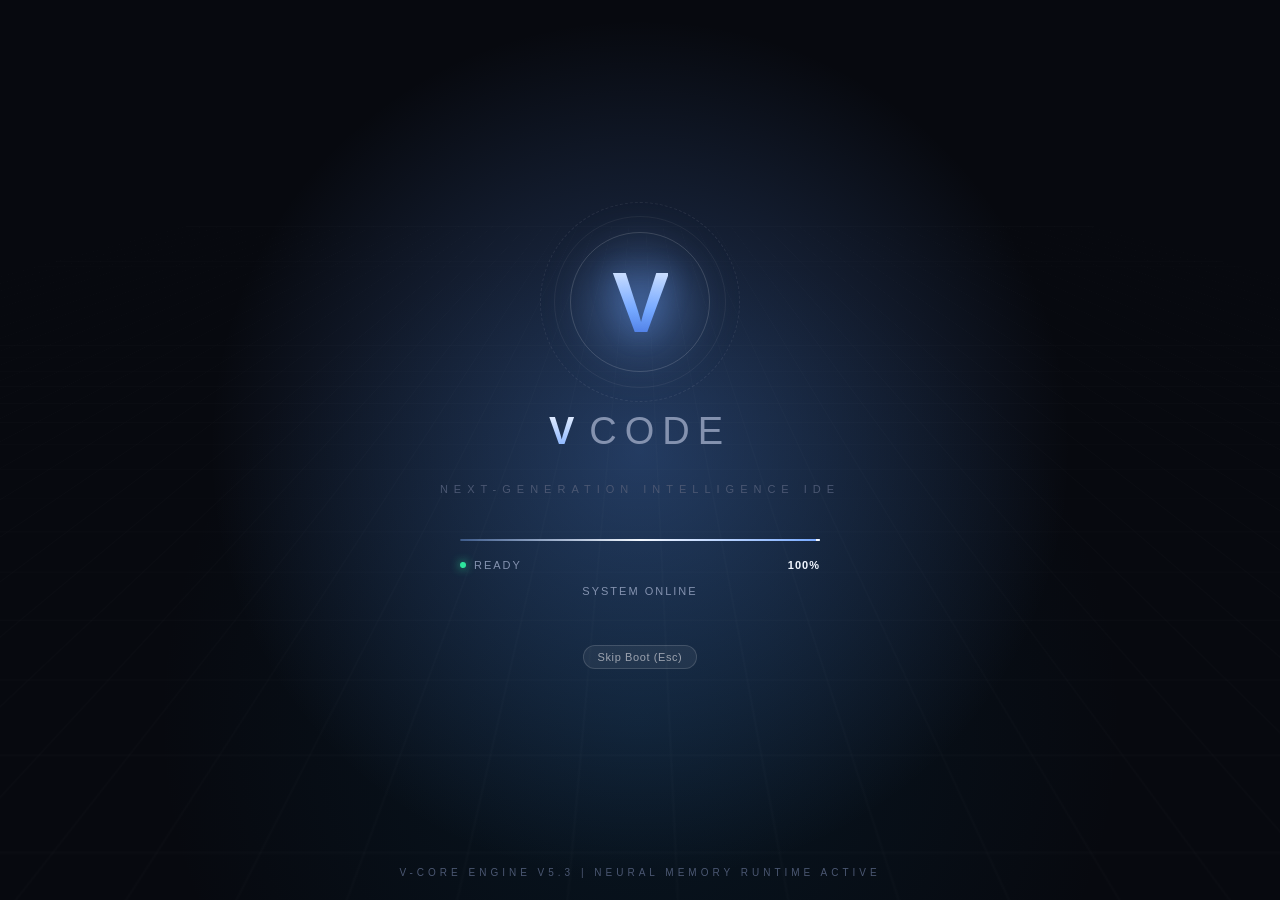
==== commit 22a7e845: "Add index.html - Anti-inspect security, memory limit guard & APK build" ====
--- a/index.html
+++ b/index.html
@@ -5,6 +5,8 @@
   <meta name="viewport" content="width=device-width, initial-scale=1.0, maximum-scale=5.0, viewport-fit=cover" />
   <meta name="referrer" content="strict-origin-when-cross-origin" />
   <title>V Code — AI Workspace &amp; Persistent Memory IDE</title>
+  <link rel="manifest" href="manifest.json" />
+  <meta name="theme-color" content="#090d16" />
   <link rel="stylesheet" href="style.css" />
 </head>
 <body>
@@ -1116,6 +1118,37 @@
     </div>
 
     <!-- =======================================================
+         MODAL: PROJECT MEMORY CAPACITY GUARD (Crash Prevention)
+         ======================================================= -->
+    <div class="modal-backdrop hidden" id="memory-limit-modal">
+      <div class="modal-card">
+        <div class="modal-header">
+          <div class="modal-title-group">
+            <span class="st-mini-v" style="background:#f59e0b;color:#090d16;">!</span>
+            <h3>Project Memory Safe Limit</h3>
+          </div>
+          <button class="modal-close" id="close-memory-limit-btn">&times;</button>
+        </div>
+        <div class="modal-body" style="text-align:center; padding: 24px 20px;">
+          <h4 style="font-size:17px; margin-bottom:8px; color:var(--text);" id="memory-limit-heading">
+            Project Capacity Reached
+          </h4>
+          <p class="setting-desc" id="memory-limit-desc" style="font-size:13px; max-width:390px; margin:0 auto 16px auto; line-height:1.6;">
+            To keep your device RAM and storage super-fast and prevent any app freeze or crash, this project has reached its safe active coding threshold. All your files and chats are safely preserved in storage!
+          </p>
+          <div style="background:var(--st-input-bg); border:1px solid var(--border-subtle); padding:10px 14px; border-radius:8px; font-size:12px; color:var(--text-secondary); text-align:left; margin-bottom:12px;">
+            <div><strong>Active Project:</strong> <span id="mem-limit-proj-name" style="color:var(--text);"></span></div>
+            <div style="margin-top:4px;"><strong>Recommendation:</strong> Start a New Project to continue coding cleanly without slowdowns. You can switch back to this project anytime.</div>
+          </div>
+        </div>
+        <div class="modal-footer" style="justify-content:center; gap:10px;">
+          <button type="button" class="secondary-btn" id="mem-limit-view-btn">View Saved Files</button>
+          <button type="button" class="primary-action-btn" id="mem-limit-new-proj-btn">+ Start New Project</button>
+        </div>
+      </div>
+    </div>
+
+    <!-- =======================================================
          MODAL: SAVE PROJECT / TASK / CHAT BY NAME
          ======================================================= -->
     <div class="modal-backdrop hidden" id="save-name-modal">
--- a/style.css
+++ b/style.css
@@ -1,4025 +1,4025 @@
-/* ===========================================
-   Theme Variables (Dark, Light, Midnight) & Reset
-   Complete App Theme Coverage + Native IDE Syntax Tokens
-   =========================================== */
-:root,
-[data-theme="dark"] {
-  --boot-bg: #07090f;
-  --bg: #0c0d10;
-  --ws-outer-bg: #0c0d10;
-  --ws-shell-bg: #121317;
-  --ws-topbar-bg: #14151a;
-  --ws-canvas-bg: #121317;
-  --ws-elevated-bg: #171920;
-  --ws-hover-bg: rgba(255, 255, 255, 0.06);
-  --ws-active-bg: rgba(255, 255, 255, 0.09);
-  --ws-user-msg-bg: #1b1e26;
-  --st-sidebar-bg: #0f1116;
-  --st-main-bg: #13151b;
-  --st-card-bg: #181b22;
-  --st-input-bg: #111319;
-  --panel-bg: rgba(24, 27, 34, 0.94);
-  --composer-bg: #171920;
-  --composer-inner: #12141a;
-  --border-subtle: rgba(255, 255, 255, 0.075);
-  --border-strong: rgba(255, 255, 255, 0.14);
-  --text: #f3f4f6;
-  --text-secondary: #9ca3af;
-  --text-muted: #6b7280;
-  --accent: #3b82f6;
-  --accent-2: #2563eb;
-  --accent-glow: rgba(59, 130, 246, 0.28);
-  --muted: #8492af;
-  --muted-2: #4b5772;
-  --green: #10b981;
-  --diff-plus: #34d399;
-  --diff-minus: #f87171;
-  /* Native IDE Code Editor & Syntax Tokens */
-  --code-bg: #0b0d12;
-  --code-header-bg: #13161f;
-  --code-pathbar-bg: #0e1017;
-  --code-border: rgba(255, 255, 255, 0.08);
-  --code-gutter: #4b5563;
-  --code-text: #e5e7eb;
-  --code-line-hover: rgba(59, 130, 246, 0.07);
-  --syn-kw: #c084fc;
-  --syn-str: #86efac;
-  --syn-fn: #60a5fa;
-  --syn-cm: #64748b;
-  --syn-num: #fbbf24;
-  --syn-tag: #f472b6;
-  --chat-font-size: 13.5px;
-}
-
-[data-theme="light"] {
-  --boot-bg: #f1f5f9;
-  --bg: #eef2f6;
-  --ws-outer-bg: #e8ecf2;
-  --ws-shell-bg: #ffffff;
-  --ws-topbar-bg: #f8fafc;
-  --ws-canvas-bg: #ffffff;
-  --ws-elevated-bg: #f8fafc;
-  --ws-hover-bg: rgba(15, 23, 42, 0.055);
-  --ws-active-bg: rgba(37, 99, 235, 0.09);
-  --ws-user-msg-bg: #eff6ff;
-  --st-sidebar-bg: #f1f5f9;
-  --st-main-bg: #f8fafc;
-  --st-card-bg: #ffffff;
-  --st-input-bg: #f1f5f9;
-  --panel-bg: rgba(255, 255, 255, 0.96);
-  --composer-bg: #f1f5f9;
-  --composer-inner: #ffffff;
-  --border-subtle: rgba(15, 23, 42, 0.1);
-  --border-strong: rgba(15, 23, 42, 0.18);
-  --text: #0f172a;
-  --text-secondary: #475569;
-  --text-muted: #64748b;
-  --accent: #2563eb;
-  --accent-2: #1d4ed8;
-  --accent-glow: rgba(37, 99, 235, 0.2);
-  --muted: #64748b;
-  --muted-2: #94a3b8;
-  --green: #059669;
-  --diff-plus: #059669;
-  --diff-minus: #dc2626;
-  /* Light Native IDE Code Editor & Syntax Tokens */
-  --code-bg: #f8fafc;
-  --code-header-bg: #f1f5f9;
-  --code-pathbar-bg: #eef2f6;
-  --code-border: rgba(15, 23, 42, 0.11);
-  --code-gutter: #94a3b8;
-  --code-text: #1e293b;
-  --code-line-hover: rgba(37, 99, 235, 0.06);
-  --syn-kw: #7c3aed;
-  --syn-str: #15803d;
-  --syn-fn: #2563eb;
-  --syn-cm: #64748b;
-  --syn-num: #b45309;
-  --syn-tag: #be185d;
-}
-
-[data-theme="midnight"] {
-  --boot-bg: #040711;
-  --bg: #050814;
-  --ws-outer-bg: #060a17;
-  --ws-shell-bg: #0a1022;
-  --ws-topbar-bg: #0c1328;
-  --ws-canvas-bg: #0a1022;
-  --ws-elevated-bg: #101935;
-  --ws-hover-bg: rgba(96, 165, 250, 0.09);
-  --ws-active-bg: rgba(96, 165, 250, 0.15);
-  --ws-user-msg-bg: #132042;
-  --st-sidebar-bg: #080d1d;
-  --st-main-bg: #0a1022;
-  --st-card-bg: #101935;
-  --st-input-bg: #080e1f;
-  --panel-bg: rgba(16, 25, 53, 0.94);
-  --composer-bg: #101935;
-  --composer-inner: #0b1228;
-  --border-subtle: rgba(120, 170, 255, 0.13);
-  --border-strong: rgba(120, 170, 255, 0.24);
-  --text: #f0f6ff;
-  --text-secondary: #94a3b8;
-  --text-muted: #64748b;
-  --accent: #60a5fa;
-  --accent-2: #3b82f6;
-  --accent-glow: rgba(96, 165, 250, 0.32);
-  --muted: #7e8ca8;
-  --muted-2: #4b5772;
-  --green: #2ee59d;
-  --diff-plus: #34d399;
-  --diff-minus: #f87171;
-  /* Midnight Native IDE Code Editor & Syntax Tokens */
-  --code-bg: #060a18;
-  --code-header-bg: #0e1630;
-  --code-pathbar-bg: #090f22;
-  --code-border: rgba(120, 170, 255, 0.14);
-  --code-gutter: #475569;
-  --code-text: #e2e8f0;
-  --code-line-hover: rgba(96, 165, 250, 0.08);
-  --syn-kw: #c084fc;
-  --syn-str: #6ee7b7;
-  --syn-fn: #60a5fa;
-  --syn-cm: #64748b;
-  --syn-num: #fcd34d;
-  --syn-tag: #f472b6;
-}
-
-* {
-  box-sizing: border-box;
-  margin: 0;
-  padding: 0;
-}
-
-body {
-  font-family: "Inter", -apple-system, BlinkMacSystemFont, "Segoe UI", Roboto, sans-serif;
-  background: var(--bg);
-  color: var(--text);
-  overflow: hidden;
-  height: 100vh;
-  -webkit-font-smoothing: antialiased;
-  transition: background 0.18s ease, color 0.18s ease;
-}
-
-/* ===========================================
-   1. Boot Screen — splash + loading animation
-   =========================================== */
-
-#boot {
-  position: fixed;
-  inset: 0;
-  z-index: 100;
-  display: flex;
-  align-items: center;
-  justify-content: center;
-  background: var(--boot-bg);
-  color: #f2f7ff;
-  transition: opacity 0.6s ease, transform 0.6s ease, background 0.35s ease;
-}
-
-#boot::before {
-  content: "";
-  position: absolute;
-  inset: 0;
-  background:
-    radial-gradient(circle at 50% 50%, rgba(96, 155, 255, 0.32) 0%, transparent 55%),
-    radial-gradient(circle at 50% 80%, rgba(10, 80, 120, 0.18) 0%, transparent 50%);
-  animation: bgPulse 8s ease-in-out infinite alternate;
-}
-
-@keyframes bgPulse {
-  0%   { opacity: 0.55; transform: scale(1); }
-  100% { opacity: 1;    transform: scale(1.08); }
-}
-
-#boot::after {
-  content: "";
-  position: absolute;
-  inset: -50%;
-  background-image:
-    linear-gradient(rgba(255, 255, 255, 0.025) 1px, transparent 1px),
-    linear-gradient(90deg, rgba(255, 255, 255, 0.025) 1px, transparent 1px);
-  background-size: 48px 48px;
-  animation: gridMove 18s linear infinite;
-  transform: perspective(600px) rotateX(60deg) translateY(-20%);
-  opacity: 0.5;
-}
-
-@keyframes gridMove {
-  from { background-position: 0 0; }
-  to   { background-position: 48px 48px; }
-}
-
-#boot.hidden {
-  opacity: 0;
-  transform: scale(1.05);
-  pointer-events: none;
-}
-
-.boot-stage {
-  position: relative;
-  z-index: 2;
-  display: flex;
-  flex-direction: column;
-  align-items: center;
-  gap: 38px;
-}
-
-.logo {
-  position: relative;
-  width: 140px;
-  height: 140px;
-  display: flex;
-  align-items: center;
-  justify-content: center;
-  opacity: 0;
-  transform: scale(0.6) rotate(-12deg);
-  animation: logoIn 1.4s cubic-bezier(0.22, 1, 0.36, 1) 0.2s forwards;
-}
-
-@keyframes logoIn {
-  to { opacity: 1; transform: scale(1) rotate(0); }
-}
-
-.logo .ring {
-  position: absolute;
-  inset: 0;
-  border-radius: 50%;
-  border: 1.5px solid rgba(255, 255, 255, 0.15);
-}
-.logo .ring.r2 {
-  inset: -16px;
-  border-color: rgba(255, 255, 255, 0.06);
-  animation: ringSpin 14s linear infinite;
-}
-.logo .ring.r3 {
-  inset: -30px;
-  border: 1px dashed rgba(255, 255, 255, 0.08);
-  animation: ringSpin 22s linear infinite reverse;
-}
-
-@keyframes ringSpin {
-  to { transform: rotate(360deg); }
-}
-
-.logo .glow {
-  position: absolute;
-  inset: -10px;
-  border-radius: 50%;
-  background: radial-gradient(circle, rgba(120, 170, 255, 0.45) 0%, transparent 65%);
-  filter: blur(18px);
-  animation: glowPulse 3.5s ease-in-out infinite;
-}
-
-@keyframes glowPulse {
-  0%, 100% { opacity: 0.55; transform: scale(1); }
-  50%      { opacity: 1;    transform: scale(1.12); }
-}
-
-.vmark {
-  position: relative;
-  font-size: 86px;
-  font-weight: 700;
-  line-height: 1;
-  letter-spacing: -2px;
-  background: linear-gradient(180deg, #f2f7ff 0%, #78aaff 60%, #3b68d8 100%);
-  -webkit-background-clip: text;
-  background-clip: text;
-  -webkit-text-fill-color: transparent;
-  text-shadow: 0 0 28px rgba(96, 155, 255, 0.32);
-  z-index: 2;
-}
-
-.wordmark {
-  display: flex;
-  gap: 14px;
-  align-items: baseline;
-  opacity: 0;
-  transform: translateY(14px);
-  animation: wordIn 1s ease 1.1s forwards;
-}
-
-@keyframes wordIn {
-  to { opacity: 1; transform: translateY(0); }
-}
-
-.wordmark .v-text {
-  font-size: 38px;
-  font-weight: 700;
-  letter-spacing: 1px;
-  background: linear-gradient(180deg, #f2f7ff, #78aaff);
-  -webkit-background-clip: text;
-  background-clip: text;
-  -webkit-text-fill-color: transparent;
-}
-.wordmark .code-text {
-  font-size: 38px;
-  font-weight: 300;
-  letter-spacing: 8px;
-  color: #8492af;
-  text-transform: uppercase;
-}
-
-.tagline {
-  margin-top: -8px;
-  font-size: 11px;
-  letter-spacing: 6px;
-  text-transform: uppercase;
-  color: #4b5772;
-  opacity: 0;
-  animation: fadeIn 1s ease 1.6s forwards;
-}
-
-@keyframes fadeIn {
-  to { opacity: 1; }
-}
-
-.loader {
-  width: min(360px, 70vw);
-  margin-top: 6px;
-  opacity: 0;
-  animation: fadeIn 0.8s ease 1.8s forwards;
-}
-
-.bar {
-  position: relative;
-  height: 2px;
-  width: 100%;
-  background: rgba(255, 255, 255, 0.1);
-  border-radius: 2px;
-  overflow: hidden;
-}
-
-.bar .fill {
-  position: absolute;
-  inset: 0;
-  width: 0%;
-  background: linear-gradient(90deg, rgba(96, 155, 255, 0.32) 0%, #f2f7ff 50%, #78aaff 100%);
-  box-shadow: 0 0 14px rgba(96, 155, 255, 0.32), 0 0 28px rgba(96, 155, 255, 0.32);
-  border-radius: 2px;
-  animation: loadFill 5s cubic-bezier(0.65, 0, 0.35, 1) 2s forwards;
-}
-
-.bar .fill::after {
-  content: "";
-  position: absolute;
-  right: 0;
-  top: 50%;
-  transform: translate(50%, -50%);
-  width: 8px;
-  height: 8px;
-  border-radius: 50%;
-  background: #f2f7ff;
-  box-shadow: 0 0 18px #78aaff, 0 0 30px rgba(96, 155, 255, 0.32);
-}
-
-@keyframes loadFill {
-  0%   { width: 0%; }
-  20%  { width: 22%; }
-  45%  { width: 48%; }
-  70%  { width: 73%; }
-  90%  { width: 92%; }
-  100% { width: 100%; }
-}
-
-.meta {
-  margin-top: 18px;
-  display: flex;
-  justify-content: space-between;
-  align-items: center;
-  font-size: 11px;
-  letter-spacing: 2px;
-  text-transform: uppercase;
-  color: #8492af;
-}
-
-.meta .status {
-  display: flex;
-  align-items: center;
-  gap: 8px;
-}
-
-.meta .dot {
-  width: 6px;
-  height: 6px;
-  border-radius: 50%;
-  background: #2ee59d;
-  box-shadow: 0 0 10px #2ee59d;
-  animation: dotBlink 1.2s ease-in-out infinite;
-}
-
-@keyframes dotBlink {
-  0%, 100% { opacity: 0.35; transform: scale(0.88); }
-  50%      { opacity: 1;    transform: scale(1.15); }
-}
-
-.meta .pct {
-  font-variant-numeric: tabular-nums;
-  color: #f2f7ff;
-  font-weight: 600;
-  letter-spacing: 1px;
-}
-
-.status-text {
-  height: 14px;
-  color: #8492af;
-  font-size: 11px;
-  letter-spacing: 2px;
-  text-transform: uppercase;
-  text-align: center;
-  margin-top: 14px;
-  transition: opacity 0.4s ease;
-}
-
-.boot-footer {
-  position: fixed;
-  bottom: 22px;
-  left: 0;
-  right: 0;
-  z-index: 2;
-  text-align: center;
-  font-size: 10px;
-  letter-spacing: 4px;
-  text-transform: uppercase;
-  color: #4b5772;
-  opacity: 0;
-  animation: fadeIn 1s ease 2.4s forwards;
-}
-
-/* ===========================================
-   2. App Container & Screen Switching
-   =========================================== */
-#app {
-  position: relative;
-  opacity: 0;
-  transition: opacity 0.7s ease 0.2s;
-  height: 100vh;
-  width: 100vw;
-  background: var(--bg);
-  overflow: hidden;
-}
-
-#boot.hidden ~ #app {
-  opacity: 1;
-}
-
-.screen-layer {
-  position: absolute;
-  inset: 0;
-  display: flex;
-  flex-direction: column;
-  opacity: 0;
-  pointer-events: none;
-  transform: scale(0.99);
-  transition: opacity 0.28s ease, transform 0.28s ease;
-}
-
-.screen-layer.active {
-  opacity: 1;
-  pointer-events: auto;
-  transform: scale(1);
-}
-
-/* ===========================================
-   3. SCREEN A: V Code Home Screen (with 3D Wireframe V Background)
-   =========================================== */
-.home-bg-decor {
-  position: absolute;
-  inset: 0;
-  pointer-events: none;
-  z-index: 0;
-  overflow: hidden;
-  color: var(--text);
-}
-
-.geo-v-home {
-  position: absolute;
-  right: -10px;
-  bottom: -20px;
-  width: 680px;
-  height: 600px;
-  opacity: 0.95;
-}
-
-.corner-glow {
-  position: absolute;
-  right: -110px;
-  bottom: -130px;
-  width: 580px;
-  height: 440px;
-  background: radial-gradient(
-    ellipse at center,
-    rgba(140, 170, 235, 0.16) 0%,
-    rgba(140, 170, 235, 0.06) 45%,
-    transparent 72%
-  );
-  transform: rotate(-25deg);
-  filter: blur(26px);
-}
-
-.top-nav {
-  position: relative;
-  z-index: 20;
-  display: flex;
-  align-items: center;
-  justify-content: space-between;
-  padding: 20px 34px;
-}
-
-.nav-left {
-  display: flex;
-  align-items: center;
-  gap: 18px;
-}
-
-.v-menu-wrapper {
-  position: relative;
-}
-
-.brand-badge {
-  width: 30px;
-  height: 30px;
-  border-radius: 7px;
-  background: linear-gradient(145deg, #2d3138 0%, #16181c 100%);
-  border: 1.5px solid rgba(255, 255, 255, 0.65);
-  box-shadow: inset 0 1px 1px rgba(255, 255, 255, 0.22), 0 4px 12px rgba(0, 0, 0, 0.45);
-  display: flex;
-  align-items: center;
-  justify-content: center;
-  cursor: pointer;
-  transition: transform 0.2s ease, border-color 0.2s ease, box-shadow 0.2s ease;
-}
-
-.brand-badge:hover {
-  transform: scale(1.06);
-  border-color: var(--accent);
-  box-shadow: 0 0 14px var(--accent-glow);
-}
-
-.brand-v {
-  font-size: 16px;
-  font-weight: 800;
-  color: #ffffff;
-  line-height: 1;
-}
-
-/* About Button on 1st Home Screen Top-Left */
-.home-about-btn {
-  display: inline-flex;
-  align-items: center;
-  gap: 6px;
-  padding: 6px 13px;
-  border-radius: 999px;
-  background: rgba(120, 170, 255, 0.08);
-  border: 1px solid var(--border-subtle);
-  color: var(--text-secondary);
-  font-size: 12.5px;
-  font-weight: 500;
-  font-family: inherit;
-  cursor: pointer;
-  transition: all 0.2s ease;
-}
-
-.home-about-btn:hover {
-  background: rgba(120, 170, 255, 0.16);
-  color: var(--text);
-  border-color: rgba(120, 170, 255, 0.35);
-}
-
-.v-dropdown {
-  position: absolute;
-  top: calc(100% + 10px);
-  left: 0;
-  width: 250px;
-  background: var(--st-card-bg);
-  border: 1px solid var(--border-subtle);
-  border-radius: 12px;
-  padding: 6px;
-  box-shadow: 0 18px 45px rgba(0, 0, 0, 0.55);
-  z-index: 50;
-  animation: dropFade 0.18s ease forwards;
-}
-
-.v-dropdown.hidden {
-  display: none;
-}
-
-@keyframes dropFade {
-  from { opacity: 0; transform: translateY(-6px); }
-  to   { opacity: 1; transform: translateY(0); }
-}
-
-.v-dropdown-header {
-  display: flex;
-  align-items: center;
-  justify-content: space-between;
-  padding: 8px 10px 6px;
-}
-
-.v-drop-title {
-  font-size: 11px;
-  font-weight: 700;
-  letter-spacing: 1.5px;
-  color: var(--text-secondary);
-}
-
-.v-drop-badge {
-  font-size: 10px;
-  background: rgba(120, 170, 255, 0.15);
-  color: var(--accent);
-  padding: 2px 6px;
-  border-radius: 4px;
-  font-family: monospace;
-}
-
-.v-dropdown-divider {
-  height: 1px;
-  background: var(--border-subtle);
-  margin: 4px 0;
-}
-
-.v-drop-item {
-  width: 100%;
-  display: flex;
-  align-items: center;
-  gap: 10px;
-  padding: 9px 10px;
-  border: none;
-  border-radius: 8px;
-  background: transparent;
-  color: var(--text);
-  font-size: 13px;
-  font-family: inherit;
-  cursor: pointer;
-  text-align: left;
-  transition: background 0.15s ease;
-}
-
-.v-drop-item:hover {
-  background: rgba(120, 170, 255, 0.1);
-}
-
-.v-drop-item kbd {
-  margin-left: auto;
-  font-size: 10.5px;
-  color: var(--text-secondary);
-  font-family: inherit;
-}
-
-.home-main {
-  position: relative;
-  z-index: 5;
-  flex: 1;
-  display: flex;
-  align-items: center;
-  justify-content: center;
-  padding: 0 24px 60px;
-}
-
-.hero-container {
-  width: 100%;
-  max-width: 680px;
-  display: flex;
-  flex-direction: column;
-  align-items: center;
-}
-
-.welcome-title {
-  font-size: clamp(36px, 5vw, 52px);
-  font-weight: 600;
-  letter-spacing: -1px;
-  margin-bottom: 42px;
-  text-align: center;
-  display: flex;
-  gap: 13px;
-  align-items: baseline;
-  justify-content: center;
-  user-select: none;
-}
-
-.welcome-title .w-bright {
-  color: var(--text);
-}
-
-.welcome-title .w-muted {
-  color: var(--text-secondary);
-  font-weight: 500;
-}
-
-.welcome-title .w-brand {
-  color: var(--text);
-  font-weight: 600;
-}
-
-.prompt-card {
-  width: 100%;
-  max-width: 650px;
-  min-height: 152px;
-  background: var(--panel-bg);
-  border: 1px solid var(--border-subtle);
-  border-radius: 18px;
-  padding: 18px 20px 14px;
-  display: flex;
-  flex-direction: column;
-  justify-content: space-between;
-  box-shadow: 0 18px 48px rgba(0, 0, 0, 0.35);
-  transition: border-color 0.25s ease, box-shadow 0.25s ease;
-}
-
-.prompt-card:focus-within {
-  border-color: var(--accent);
-}
-
-#home-prompt-input {
-  width: 100%;
-  background: transparent;
-  border: none;
-  outline: none;
-  resize: none;
-  color: var(--text);
-  font-size: 14.5px;
-  line-height: 1.5;
-  font-family: inherit;
-}
-
-#home-prompt-input::placeholder {
-  color: var(--text-secondary);
-}
-
-.prompt-footer {
-  display: flex;
-  align-items: center;
-  justify-content: space-between;
-  gap: 12px;
-  margin-top: 10px;
-}
-
-.prompt-addons {
-  display: flex;
-  align-items: center;
-  gap: 8px;
-  flex-wrap: wrap;
-}
-
-.addon-pill {
-  display: inline-flex;
-  align-items: center;
-  gap: 6px;
-  padding: 5px 10px;
-  border-radius: 8px;
-  background: rgba(120, 170, 255, 0.06);
-  border: 1px solid var(--border-subtle);
-  color: var(--text-secondary);
-  font-size: 11.5px;
-  font-weight: 500;
-  cursor: pointer;
-  transition: all 0.18s ease;
-}
-
-.addon-pill:hover,
-.addon-pill.active {
-  background: rgba(120, 170, 255, 0.14);
-  border-color: rgba(120, 170, 255, 0.32);
-  color: var(--text);
-}
-
-.addon-dot {
-  width: 6px;
-  height: 6px;
-  border-radius: 50%;
-  background: var(--green);
-  box-shadow: 0 0 6px var(--green);
-}
-
-.send-btn {
-  width: 34px;
-  height: 34px;
-  border-radius: 9px;
-  background: #353941;
-  border: 1px solid rgba(255, 255, 255, 0.08);
-  color: #ffffff;
-  display: flex;
-  align-items: center;
-  justify-content: center;
-  cursor: pointer;
-  flex-shrink: 0;
-  transition: all 0.2s ease;
-}
-
-.send-btn:hover {
-  background: var(--accent-2);
-  transform: translateY(-1px);
-}
-
-/* =========================================================
-   4. SCREEN B: V CODE WORKSPACE SCREEN
-   ========================================================= */
-.ws-layout {
-  display: grid;
-  grid-template-columns: 256px 1fr;
-  height: 100vh;
-  width: 100vw;
-  background: var(--ws-outer-bg);
-  padding: 8px 8px 8px 0;
-}
-
-.ws-sidebar {
-  background: var(--ws-outer-bg);
-  display: flex;
-  flex-direction: column;
-  padding: 10px 12px 12px 14px;
-  color: var(--text-secondary);
-  user-select: none;
-}
-
-.ws-sidebar-top {
-  display: flex;
-  align-items: center;
-  justify-content: space-between;
-  padding: 2px 4px 16px;
-}
-
-.ws-brand-header {
-  display: flex;
-  align-items: center;
-  gap: 9px;
-}
-
-.ws-brand-text {
-  font-size: 12px;
-  font-weight: 700;
-  letter-spacing: 1.5px;
-  color: var(--text);
-}
-
-.coming-soon-panel {
-  padding: 54px 24px;
-  text-align: center;
-  display: flex;
-  flex-direction: column;
-  align-items: center;
-  justify-content: center;
-  gap: 10px;
-}
-
-.coming-soon-badge {
-  display: inline-block;
-  padding: 5px 14px;
-  border-radius: 999px;
-  background: rgba(120, 170, 255, 0.14);
-  border: 1px solid rgba(120, 170, 255, 0.35);
-  color: var(--accent);
-  font-size: 12px;
-  font-weight: 600;
-  letter-spacing: 1px;
-  text-transform: uppercase;
-}
-
-.ws-top-icons {
-  display: flex;
-  align-items: center;
-  gap: 6px;
-}
-
-.ws-icon-btn {
-  background: transparent;
-  border: none;
-  color: var(--text-secondary);
-  width: 26px;
-  height: 26px;
-  border-radius: 6px;
-  display: inline-flex;
-  align-items: center;
-  justify-content: center;
-  cursor: pointer;
-  transition: background 0.15s, color 0.15s;
-}
-
-.ws-icon-btn:hover {
-  background: rgba(120, 170, 255, 0.1);
-  color: var(--text);
-}
-
-.ws-primary-menu {
-  display: flex;
-  flex-direction: column;
-  gap: 2px;
-  margin-bottom: 16px;
-}
-
-.ws-menu-row {
-  width: 100%;
-  display: flex;
-  align-items: center;
-  justify-content: space-between;
-  padding: 7.5px 10px;
-  border: none;
-  border-radius: 7px;
-  background: transparent;
-  color: var(--text);
-  font-size: 13px;
-  font-weight: 500;
-  font-family: inherit;
-  cursor: pointer;
-  transition: background 0.15s;
-}
-
-.ws-menu-row:hover,
-.ws-menu-row.active {
-  background: rgba(120, 170, 255, 0.1);
-}
-
-.ws-row-left {
-  display: inline-flex;
-  align-items: center;
-  gap: 10px;
-}
-
-.ws-shortcut {
-  font-size: 11px;
-  color: var(--text-secondary);
-}
-
-.ws-section-header {
-  display: flex;
-  align-items: center;
-  justify-content: space-between;
-  padding: 6px 8px;
-  font-size: 11.5px;
-  color: var(--text-secondary);
-  margin-bottom: 4px;
-}
-
-.ws-sec-label {
-  display: inline-flex;
-  align-items: center;
-  gap: 6px;
-}
-
-.ws-sec-actions {
-  display: inline-flex;
-  align-items: center;
-  gap: 4px;
-}
-
-.ws-mini-icon {
-  background: transparent;
-  border: none;
-  color: var(--text-secondary);
-  padding: 3px;
-  border-radius: 4px;
-  cursor: pointer;
-}
-
-.ws-mini-icon:hover {
-  color: var(--text);
-  background: rgba(120, 170, 255, 0.1);
-}
-
-.ws-project-tree {
-  flex: 1;
-  overflow-y: auto;
-  display: flex;
-  flex-direction: column;
-  gap: 6px;
-}
-
-.ws-project-group {
-  display: flex;
-  flex-direction: column;
-  gap: 2px;
-}
-
-.ws-folder-item {
-  display: flex;
-  align-items: center;
-  justify-content: space-between;
-  padding: 6.5px 10px;
-  border-radius: 7px;
-  color: var(--text);
-  font-size: 13px;
-  font-weight: 500;
-  cursor: pointer;
-}
-
-.ws-folder-item:hover,
-.ws-folder-item.active {
-  background: rgba(120, 170, 255, 0.1);
-}
-
-.ws-folder-left {
-  display: inline-flex;
-  align-items: center;
-  gap: 9px;
-}
-
-.ws-folder-count {
-  font-size: 10.5px;
-  color: var(--text-secondary);
-}
-
-.ws-task-list {
-  padding-left: 24px;
-  display: flex;
-  flex-direction: column;
-  gap: 2px;
-}
-
-.ws-empty-tasks {
-  font-size: 12px;
-  color: var(--text-secondary);
-  opacity: 0.7;
-  padding: 4px 6px;
-}
-
-.ws-task-item {
-  font-size: 12px;
-  color: var(--text-secondary);
-  padding: 5.5px 8px;
-  border-radius: 6px;
-  display: flex;
-  align-items: center;
-  justify-content: space-between;
-  gap: 6px;
-  cursor: pointer;
-}
-
-.ws-task-item:hover,
-.ws-task-item.active {
-  background: rgba(120, 170, 255, 0.15);
-  color: var(--text);
-}
-
-.ws-task-title {
-  white-space: nowrap;
-  overflow: hidden;
-  text-overflow: ellipsis;
-}
-
-.ws-task-kind {
-  font-size: 9.5px;
-  padding: 1px 5px;
-  border-radius: 4px;
-  background: rgba(120, 170, 255, 0.12);
-  color: var(--accent);
-  flex-shrink: 0;
-}
-
-.ws-sidebar-footer {
-  display: flex;
-  align-items: center;
-  justify-content: space-between;
-  padding-top: 10px;
-  border-top: 1px solid var(--border-subtle);
-}
-
-.ws-user-profile {
-  display: flex;
-  align-items: center;
-  gap: 9px;
-  padding: 4px 6px;
-  border-radius: 7px;
-  cursor: pointer;
-}
-
-.ws-avatar {
-  width: 24px;
-  height: 24px;
-  border-radius: 50%;
-  background: var(--accent);
-  color: #ffffff;
-  display: flex;
-  align-items: center;
-  justify-content: center;
-}
-
-.ws-username {
-  font-size: 12.5px;
-  color: var(--text);
-  font-weight: 500;
-}
-
-.ws-footer-actions {
-  display: flex;
-  align-items: center;
-  gap: 2px;
-}
-
-/* Right Main Workspace Canvas */
-.ws-canvas {
-  background: var(--ws-canvas-bg);
-  border-radius: 10px;
-  border: 1px solid var(--border-subtle);
-  display: flex;
-  flex-direction: column;
-  align-items: center;
-  justify-content: center;
-  position: relative;
-  overflow: hidden;
-  padding: 56px 24px 24px;
-}
-
-.ws-canvas-topbar {
-  position: absolute;
-  top: 14px;
-  left: 18px;
-  right: 18px;
-  display: flex;
-  align-items: center;
-  justify-content: space-between;
-  z-index: 10;
-}
-
-.ws-active-context-pill {
-  display: inline-flex;
-  align-items: center;
-  gap: 8px;
-  padding: 5px 12px;
-  border-radius: 999px;
-  background: rgba(120, 170, 255, 0.07);
-  border: 1px solid var(--border-subtle);
-  font-size: 11.5px;
-  color: var(--text-secondary);
-}
-
-.memory-pulse-dot {
-  width: 7px;
-  height: 7px;
-  border-radius: 50%;
-  background: var(--green);
-  box-shadow: 0 0 8px var(--green);
-}
-
-.ws-topbar-right {
-  display: flex;
-  align-items: center;
-  gap: 8px;
-}
-
-.ws-top-pill-btn {
-  background: rgba(120, 170, 255, 0.07);
-  border: 1px solid var(--border-subtle);
-  color: var(--text);
-  font-size: 11.5px;
-  padding: 5px 11px;
-  border-radius: 8px;
-  cursor: pointer;
-}
-
-.ws-top-pill-btn:hover {
-  background: rgba(120, 170, 255, 0.16);
-}
-
-.ws-center-stage {
-  position: relative;
-  width: 100%;
-  max-width: 690px;
-  display: flex;
-  flex-direction: column;
-  align-items: center;
-}
-
-.ws-watermark {
-  width: 360px;
-  height: 215px;
-  margin-bottom: -52px;
-  pointer-events: none;
-  color: var(--text);
-}
-
-.ws-watermark.compact {
-  display: none;
-}
-
-.ws-watermark svg {
-  width: 100%;
-  height: 100%;
-}
-
-.ws-hero-title {
-  font-family: Georgia, "Times New Roman", "Playfair Display", serif;
-  font-size: clamp(24px, 3vw, 33px);
-  font-weight: 400;
-  color: var(--text);
-  letter-spacing: -0.3px;
-  margin-bottom: 24px;
-  text-align: center;
-  position: relative;
-  z-index: 2;
-}
-
-.ws-task-feed {
-  width: 100%;
-  margin-bottom: 14px;
-  background: var(--composer-inner);
-  border: 1px solid var(--border-subtle);
-  border-radius: 12px;
-  padding: 14px 16px;
-  max-height: 280px;
-  overflow-y: auto;
-  display: flex;
-  flex-direction: column;
-  gap: 10px;
-  font-size: var(--chat-font-size);
-}
-
-.ws-task-feed.hidden {
-  display: none;
-}
-
-.ws-feed-msg {
-  padding: 10px 13px;
-  border-radius: 10px;
-  line-height: 1.55;
-  max-width: 92%;
-}
-
-.ws-feed-msg.user {
-  background: rgba(120, 170, 255, 0.14);
-  color: var(--text);
-  align-self: flex-end;
-}
-
-.ws-feed-msg.agent {
-  background: rgba(120, 170, 255, 0.06);
-  border: 1px solid var(--border-subtle);
-  color: var(--text);
-  align-self: flex-start;
-}
-
-.ws-feed-meta {
-  font-size: 10.5px;
-  color: var(--accent);
-  margin-bottom: 4px;
-  font-weight: 600;
-}
-
-.ws-composer {
-  width: 100%;
-  background: var(--composer-bg);
-  border: 1px solid var(--border-subtle);
-  border-radius: 14px;
-  padding: 6px;
-  box-shadow: 0 20px 50px rgba(0, 0, 0, 0.35);
-  position: relative;
-  z-index: 2;
-}
-
-.ws-composer-top {
-  padding: 4px 8px 8px;
-  display: flex;
-  align-items: center;
-  justify-content: space-between;
-}
-
-.ws-project-selector {
-  background: transparent;
-  border: none;
-  color: var(--text);
-  font-size: 12.5px;
-  font-weight: 500;
-  font-family: inherit;
-  display: inline-flex;
-  align-items: center;
-  gap: 7px;
-  cursor: pointer;
-  padding: 3px 6px;
-  border-radius: 6px;
-}
-
-.ws-session-badge {
-  font-size: 11px;
-  color: var(--accent);
-  background: rgba(120, 170, 255, 0.12);
-  padding: 2px 8px;
-  border-radius: 6px;
-}
-
-.ws-composer-body {
-  background: var(--composer-inner);
-  border: 1px solid var(--border-subtle);
-  border-radius: 10px;
-  padding: 14px 14px 10px;
-  display: flex;
-  flex-direction: column;
-  justify-content: space-between;
-  min-height: 112px;
-}
-
-#ws-prompt-input {
-  width: 100%;
-  background: transparent;
-  border: none;
-  outline: none;
-  resize: none;
-  color: var(--text);
-  font-size: var(--chat-font-size);
-  line-height: 1.5;
-  font-family: inherit;
-}
-
-#ws-prompt-input::placeholder {
-  color: var(--text-secondary);
-  opacity: 0.7;
-}
-
-.ws-composer-bottom {
-  display: flex;
-  align-items: center;
-  justify-content: space-between;
-  gap: 10px;
-  margin-top: 10px;
-}
-
-.ws-controls-left,
-.ws-controls-right {
-  display: flex;
-  align-items: center;
-  gap: 8px;
-}
-
-.ws-plus-btn {
-  width: 26px;
-  height: 26px;
-  border-radius: 6px;
-  color: var(--text-secondary);
-  display: inline-flex;
-  align-items: center;
-  justify-content: center;
-  cursor: pointer;
-}
-
-.ws-dropdown-pill {
-  background: transparent;
-  border: none;
-  color: var(--text-secondary);
-  font-size: 12px;
-  font-family: inherit;
-  display: inline-flex;
-  align-items: center;
-  gap: 5px;
-  padding: 4px 8px;
-  border-radius: 6px;
-  cursor: pointer;
-}
-
-.ws-dropdown-pill:hover {
-  background: rgba(120, 170, 255, 0.1);
-  color: var(--text);
-}
-
-.ws-status-ring {
-  width: 13px;
-  height: 13px;
-  border-radius: 50%;
-  border: 2px solid var(--green);
-  display: inline-block;
-}
-
-.ws-submit-btn {
-  width: 28px;
-  height: 28px;
-  border-radius: 8px;
-  background: var(--text);
-  border: none;
-  color: var(--bg);
-  display: inline-flex;
-  align-items: center;
-  justify-content: center;
-  cursor: pointer;
-}
-
-/* =========================================================
-   5. SCREEN C: FULL V CODE SETTINGS SCREEN & ABOUT GUIDE
-   ========================================================= */
-.st-layout {
-  display: grid;
-  grid-template-columns: 224px 1fr;
-  height: 100vh;
-  width: 100vw;
-  background: var(--st-main-bg);
-  color: var(--text);
-}
-
-.st-sidebar {
-  background: var(--st-sidebar-bg);
-  border-right: 1px solid var(--border-subtle);
-  display: flex;
-  flex-direction: column;
-  padding: 12px 10px;
-  user-select: none;
-}
-
-.st-top-brand {
-  padding: 2px 6px 14px;
-}
-
-.st-v-badge {
-  width: 20px;
-  height: 20px;
-  border-radius: 4px;
-  background: #26272b;
-  border: 1px solid rgba(255, 255, 255, 0.45);
-  display: inline-flex;
-  align-items: center;
-  justify-content: center;
-  font-size: 12px;
-  font-weight: 800;
-  color: #ffffff;
-}
-
-.st-back-btn {
-  width: 100%;
-  display: flex;
-  align-items: center;
-  gap: 9px;
-  padding: 7px 10px;
-  margin-bottom: 12px;
-  border: none;
-  background: transparent;
-  color: var(--text);
-  font-size: 12.5px;
-  font-family: inherit;
-  cursor: pointer;
-  border-radius: 7px;
-}
-
-.st-back-btn:hover {
-  background: rgba(120, 170, 255, 0.1);
-}
-
-.st-nav-scroll {
-  flex: 1;
-  overflow-y: auto;
-  display: flex;
-  flex-direction: column;
-  gap: 2px;
-}
-
-.st-group-label {
-  font-size: 11px;
-  color: var(--text-secondary);
-  padding: 10px 10px 4px;
-}
-
-.st-nav-item {
-  width: 100%;
-  display: flex;
-  align-items: center;
-  gap: 10px;
-  padding: 7.5px 10px;
-  border: none;
-  border-radius: 7px;
-  background: transparent;
-  color: var(--text-secondary);
-  font-size: 12.5px;
-  font-family: inherit;
-  cursor: pointer;
-  text-align: left;
-}
-
-.st-nav-item:hover,
-.st-nav-item.active {
-  background: rgba(120, 170, 255, 0.12);
-  color: var(--text);
-  font-weight: 500;
-}
-
-.st-divider {
-  height: 1px;
-  background: var(--border-subtle);
-  margin: 8px 6px;
-}
-
-.st-sidebar-bottom {
-  display: flex;
-  align-items: center;
-  justify-content: space-between;
-  padding: 10px 6px 2px;
-  border-top: 1px solid var(--border-subtle);
-}
-
-.st-connected-user {
-  display: inline-flex;
-  align-items: center;
-  gap: 8px;
-  font-size: 12px;
-  color: var(--text-secondary);
-}
-
-/* Right Main Settings Content */
-.st-main {
-  position: relative;
-  background: var(--st-main-bg);
-  overflow-y: auto;
-  padding: 42px 48px 60px;
-  display: flex;
-  justify-content: center;
-}
-
-.st-window-controls {
-  position: absolute;
-  top: 10px;
-  right: 16px;
-  display: flex;
-  align-items: center;
-  gap: 8px;
-}
-
-.st-win-btn {
-  background: transparent;
-  border: none;
-  color: var(--text-secondary);
-  width: 28px;
-  height: 24px;
-  border-radius: 4px;
-  cursor: pointer;
-  font-size: 13px;
-}
-
-.st-win-btn:hover {
-  background: rgba(120, 170, 255, 0.12);
-  color: var(--text);
-}
-
-.st-win-btn.close:hover {
-  background: #e11d48;
-  color: #ffffff;
-}
-
-.st-content-wrap {
-  width: 100%;
-  max-width: 780px;
-}
-
-.st-pane {
-  display: none;
-}
-
-.st-pane.active {
-  display: block;
-}
-
-.st-page-title {
-  font-size: 24px;
-  font-weight: 600;
-  color: var(--text);
-  margin-bottom: 10px;
-}
-
-.st-subtitle-row {
-  display: flex;
-  align-items: center;
-  justify-content: space-between;
-  margin-bottom: 16px;
-}
-
-.st-page-sub {
-  font-size: 12.5px;
-  color: var(--text-secondary);
-}
-
-.st-refresh-btn {
-  background: transparent;
-  border: none;
-  color: var(--text-secondary);
-  cursor: pointer;
-  padding: 5px;
-  border-radius: 6px;
-}
-
-/* Provider Split Card */
-.st-provider-card {
-  display: grid;
-  grid-template-columns: 210px 1fr;
-  background: var(--st-card-bg);
-  border: 1px solid var(--border-subtle);
-  border-radius: 12px;
-  min-height: 455px;
-}
-
-.st-provider-col {
-  border-right: 1px solid var(--border-subtle);
-  padding: 14px 10px;
-  display: flex;
-  flex-direction: column;
-  gap: 4px;
-}
-
-.st-col-label {
-  font-size: 11px;
-  color: var(--text-secondary);
-  padding: 4px 8px;
-}
-
-.st-col-label.mt {
-  margin-top: 12px;
-}
-
-.st-provider-item {
-  width: 100%;
-  display: flex;
-  align-items: center;
-  justify-content: space-between;
-  padding: 8px 10px;
-  border: none;
-  border-radius: 7px;
-  background: transparent;
-  color: var(--text);
-  font-size: 12.5px;
-  font-family: inherit;
-  cursor: pointer;
-}
-
-.st-provider-item.active,
-.st-provider-item:hover {
-  background: rgba(120, 170, 255, 0.12);
-}
-
-.st-prov-left {
-  display: inline-flex;
-  align-items: center;
-  gap: 8px;
-}
-
-.st-mini-v {
-  width: 18px;
-  height: 18px;
-  border-radius: 4px;
-  background: #111215;
-  border: 1px solid rgba(255, 255, 255, 0.45);
-  display: inline-flex;
-  align-items: center;
-  justify-content: center;
-  font-size: 11px;
-  font-weight: 800;
-  color: #ffffff;
-}
-
-.st-prov-dot {
-  width: 6px;
-  height: 6px;
-  border-radius: 50%;
-  background: #686c75;
-}
-
-.st-prov-dot.enabled {
-  background: var(--green);
-  box-shadow: 0 0 8px var(--green);
-}
-
-.st-add-provider-btn {
-  width: 100%;
-  display: flex;
-  align-items: center;
-  gap: 8px;
-  padding: 8px 10px;
-  margin-top: 4px;
-  border: 1px dashed var(--border-subtle);
-  background: rgba(120, 170, 255, 0.05);
-  color: var(--accent);
-  font-size: 12.5px;
-  font-weight: 500;
-  font-family: inherit;
-  cursor: pointer;
-  border-radius: 7px;
-}
-
-.st-add-provider-btn:hover {
-  background: rgba(120, 170, 255, 0.12);
-}
-
-.st-config-col {
-  padding: 18px 22px 24px;
-  display: flex;
-  flex-direction: column;
-  gap: 16px;
-}
-
-.st-config-header {
-  display: flex;
-  align-items: center;
-  justify-content: space-between;
-  position: relative;
-}
-
-.st-config-brand {
-  display: flex;
-  align-items: center;
-  gap: 9px;
-}
-
-.st-config-name {
-  font-size: 14px;
-  font-weight: 600;
-}
-
-.st-status-pill {
-  font-size: 11px;
-  padding: 2px 8px;
-  border-radius: 5px;
-  background: rgba(120, 170, 255, 0.1);
-  color: var(--text-secondary);
-}
-
-.st-status-pill.enabled {
-  background: rgba(46, 229, 157, 0.14);
-  color: var(--green);
-}
-
-.st-conn-wrapper {
-  position: relative;
-  display: flex;
-  align-items: center;
-  gap: 8px;
-}
-
-.st-enable-toggle-btn {
-  background: rgba(46, 229, 157, 0.12);
-  border: 1px solid rgba(46, 229, 157, 0.35);
-  color: var(--green);
-  font-size: 11.5px;
-  font-weight: 600;
-  padding: 5px 11px;
-  border-radius: 7px;
-  cursor: pointer;
-  transition: all 0.18s ease;
-}
-
-.st-enable-toggle-btn:hover {
-  background: var(--green);
-  color: #050811;
-}
-
-.st-enable-toggle-btn.active {
-  background: var(--green);
-  color: #050811;
-}
-
-.st-conn-select-btn {
-  background: rgba(120, 170, 255, 0.08);
-  border: 1px solid var(--border-subtle);
-  color: var(--text);
-  font-size: 12px;
-  padding: 5px 10px;
-  border-radius: 7px;
-  display: inline-flex;
-  align-items: center;
-  gap: 6px;
-  cursor: pointer;
-}
-
-.st-conn-menu {
-  position: absolute;
-  top: calc(100% + 6px);
-  right: 0;
-  width: 148px;
-  background: var(--st-card-bg);
-  border: 1.5px solid var(--accent);
-  border-radius: 9px;
-  padding: 4px;
-  box-shadow: 0 14px 34px rgba(0, 0, 0, 0.55);
-  z-index: 30;
-  display: none;
-}
-
-.st-conn-menu.open {
-  display: block;
-}
-
-.st-conn-opt {
-  width: 100%;
-  display: flex;
-  align-items: center;
-  justify-content: space-between;
-  padding: 6.5px 9px;
-  border: none;
-  border-radius: 6px;
-  background: transparent;
-  color: var(--text);
-  font-size: 12px;
-  font-family: inherit;
-  cursor: pointer;
-}
-
-.st-conn-opt:hover,
-.st-conn-opt.active {
-  background: rgba(120, 170, 255, 0.14);
-}
-
-.st-info-banner {
-  display: flex;
-  align-items: center;
-  gap: 8px;
-  padding: 9px 12px;
-  border-radius: 8px;
-  background: rgba(120, 170, 255, 0.06);
-  color: var(--text-secondary);
-  font-size: 12px;
-}
-
-.st-info-banner.enabled {
-  background: rgba(46, 229, 157, 0.12);
-  color: var(--green);
-  border: 1px solid rgba(46, 229, 157, 0.3);
-}
-
-.st-field-group {
-  display: flex;
-  flex-direction: column;
-  gap: 7px;
-}
-
-.st-field-label-row {
-  display: flex;
-  align-items: center;
-  justify-content: space-between;
-}
-
-.st-field-label {
-  font-size: 12px;
-  color: var(--text-secondary);
-}
-
-.st-get-key-link {
-  background: transparent;
-  border: none;
-  color: var(--accent);
-  font-size: 11.5px;
-  font-weight: 600;
-  cursor: pointer;
-  text-decoration: underline;
-}
-
-.st-key-row {
-  display: flex;
-  gap: 8px;
-}
-
-.st-key-input-wrap {
-  position: relative;
-  flex: 1;
-  display: flex;
-  align-items: center;
-}
-
-.st-text-input {
-  width: 100%;
-  background: var(--st-input-bg);
-  border: 1px solid var(--border-subtle);
-  border-radius: 7px;
-  padding: 9px 12px;
-  color: var(--text);
-  font-size: 12.5px;
-  font-family: inherit;
-  outline: none;
-}
-
-.st-text-input.small-w {
-  width: 210px;
-}
-
-.st-key-input-wrap .st-text-input {
-  padding-right: 36px;
-}
-
-.st-eye-btn {
-  position: absolute;
-  right: 8px;
-  background: transparent;
-  border: none;
-  color: var(--text-secondary);
-  cursor: pointer;
-  display: flex;
-  align-items: center;
-}
-
-.st-enable-key-btn {
-  background: var(--accent);
-  color: #ffffff;
-  border: none;
-  border-radius: 7px;
-  padding: 0 15px;
-  font-size: 12px;
-  font-weight: 600;
-  cursor: pointer;
-  white-space: nowrap;
-  transition: transform 0.15s, background 0.15s;
-}
-
-.st-enable-key-btn:hover {
-  background: var(--accent-2);
-  transform: translateY(-1px);
-}
-
-.st-model-list {
-  background: var(--st-input-bg);
-  border: 1px solid var(--border-subtle);
-  border-radius: 9px;
-  padding: 6px;
-  display: flex;
-  flex-direction: column;
-  gap: 6px;
-}
-
-.st-model-row {
-  display: flex;
-  align-items: center;
-  justify-content: space-between;
-  background: var(--st-card-bg);
-  border: 1px solid var(--border-subtle);
-  border-radius: 7px;
-  padding: 7px 10px;
-}
-
-.st-model-name {
-  font-size: 12.5px;
-  color: var(--text);
-  font-weight: 500;
-}
-
-.st-model-actions {
-  display: flex;
-  align-items: center;
-  gap: 8px;
-}
-
-.st-ctx-badge {
-  font-size: 10.5px;
-  padding: 2px 6px;
-  border-radius: 4px;
-  background: rgba(120, 170, 255, 0.1);
-  color: var(--text-secondary);
-}
-
-.st-row-icon-btn {
-  background: transparent;
-  border: none;
-  color: var(--text-secondary);
-  cursor: pointer;
-  font-size: 12px;
-  padding: 2px 5px;
-  border-radius: 4px;
-}
-
-.st-row-icon-btn:hover {
-  color: var(--text);
-  background: rgba(120, 170, 255, 0.12);
-}
-
-.st-add-model-btn {
-  align-self: flex-start;
-  background: rgba(120, 170, 255, 0.1);
-  border: 1px solid var(--border-subtle);
-  color: var(--text);
-  font-size: 12px;
-  padding: 6px 12px;
-  border-radius: 6px;
-  cursor: pointer;
-}
-
-/* About V Code & API Guide Cards */
-.about-hero-card {
-  background: var(--st-card-bg);
-  border: 1px solid var(--border-subtle);
-  border-radius: 12px;
-  padding: 20px;
-  margin-bottom: 18px;
-}
-
-.about-hero-top {
-  display: flex;
-  align-items: center;
-  gap: 14px;
-  margin-bottom: 16px;
-}
-
-.about-hero-top h3 {
-  font-size: 16px;
-  margin-bottom: 3px;
-}
-
-.about-hero-top p {
-  font-size: 12.5px;
-  color: var(--text-secondary);
-}
-
-.about-features-grid {
-  display: grid;
-  grid-template-columns: repeat(3, 1fr);
-  gap: 12px;
-}
-
-.about-feat-box {
-  background: var(--st-input-bg);
-  border: 1px solid var(--border-subtle);
-  border-radius: 9px;
-  padding: 12px;
-}
-
-.about-feat-box h4 {
-  font-size: 12.5px;
-  color: var(--accent);
-  margin-bottom: 5px;
-}
-
-.about-feat-box p {
-  font-size: 11.5px;
-  color: var(--text-secondary);
-  line-height: 1.45;
-}
-
-.provider-guide-grid {
-  display: grid;
-  grid-template-columns: 1fr 1fr;
-  gap: 12px;
-}
-
-.prov-guide-card {
-  background: var(--st-card-bg);
-  border: 1px solid var(--border-subtle);
-  border-radius: 11px;
-  padding: 14px 16px;
-  display: flex;
-  flex-direction: column;
-  gap: 8px;
-}
-
-.prov-guide-head {
-  display: flex;
-  align-items: center;
-  justify-content: space-between;
-}
-
-.prov-guide-head h4 {
-  font-size: 14px;
-  color: var(--text);
-}
-
-.prov-guide-tag {
-  font-size: 10px;
-  padding: 2px 7px;
-  border-radius: 999px;
-  background: rgba(46, 229, 157, 0.14);
-  color: var(--green);
-  font-weight: 600;
-}
-
-.prov-guide-meta {
-  font-size: 11.5px;
-  color: var(--text-secondary);
-  line-height: 1.5;
-  word-break: break-all;
-}
-
-.prov-guide-meta code {
-  background: var(--st-input-bg);
-  padding: 2px 5px;
-  border-radius: 4px;
-  color: var(--accent);
-  font-size: 11px;
-}
-
-.prov-guide-actions {
-  display: flex;
-  gap: 8px;
-  margin-top: 4px;
-}
-
-/* General & Appearance Cards */
-.st-general-card {
-  background: var(--st-card-bg);
-  border: 1px solid var(--border-subtle);
-  border-radius: 12px;
-  padding: 8px 20px;
-  display: flex;
-  flex-direction: column;
-}
-
-.st-control-row {
-  display: flex;
-  align-items: center;
-  justify-content: space-between;
-  gap: 20px;
-  padding: 16px 0;
-  border-bottom: 1px solid var(--border-subtle);
-}
-
-.st-control-row:last-child {
-  border-bottom: none;
-}
-
-.st-ctrl-title {
-  font-size: 13.5px;
-  font-weight: 600;
-  color: var(--text);
-  margin-bottom: 3px;
-}
-
-.st-ctrl-desc {
-  font-size: 12px;
-  color: var(--text-secondary);
-}
-
-.theme-segmented {
-  display: inline-flex;
-  background: var(--st-input-bg);
-  border: 1px solid var(--border-subtle);
-  border-radius: 8px;
-  padding: 3px;
-  gap: 4px;
-}
-
-.theme-seg-btn {
-  background: transparent;
-  border: none;
-  color: var(--text-secondary);
-  font-size: 12px;
-  padding: 6px 12px;
-  border-radius: 6px;
-  cursor: pointer;
-  font-weight: 500;
-}
-
-.theme-seg-btn.active {
-  background: var(--accent);
-  color: #ffffff;
-}
-
-.toggle-switch {
-  position: relative;
-  display: inline-block;
-  width: 42px;
-  height: 22px;
-}
-
-.toggle-switch input {
-  opacity: 0;
-  width: 0;
-  height: 0;
-}
-
-.toggle-slider {
-  position: absolute;
-  cursor: pointer;
-  inset: 0;
-  background-color: rgba(120, 170, 255, 0.2);
-  border-radius: 22px;
-  transition: 0.2s;
-}
-
-.toggle-slider::before {
-  position: absolute;
-  content: "";
-  height: 16px;
-  width: 16px;
-  left: 3px;
-  bottom: 3px;
-  background-color: #ffffff;
-  border-radius: 50%;
-  transition: 0.2s;
-}
-
-.toggle-switch input:checked + .toggle-slider {
-  background-color: var(--green);
-}
-
-.toggle-switch input:checked + .toggle-slider::before {
-  transform: translateX(20px);
-}
-
-/* =========================================================
-   6. Modals (Add Provider, Coming Soon, Save By Name, Memory Vault)
-   ========================================================= */
-.modal-backdrop {
-  position: fixed;
-  inset: 0;
-  background: rgba(0, 0, 0, 0.72);
-  backdrop-filter: blur(6px);
-  z-index: 95;
-  display: flex;
-  align-items: center;
-  justify-content: center;
-  padding: 20px;
-}
-
-.modal-backdrop.hidden {
-  display: none;
-}
-
-.modal-card {
-  width: 100%;
-  max-width: 460px;
-  background: var(--st-card-bg);
-  border: 1px solid var(--border-subtle);
-  border-radius: 16px;
-  overflow: hidden;
-  box-shadow: 0 24px 60px rgba(0, 0, 0, 0.75);
-}
-
-.modal-card.wide {
-  max-width: 580px;
-}
-
-.modal-header {
-  display: flex;
-  align-items: center;
-  justify-content: space-between;
-  padding: 16px 20px;
-  border-bottom: 1px solid var(--border-subtle);
-}
-
-.modal-title-group {
-  display: flex;
-  align-items: center;
-  gap: 10px;
-}
-
-.modal-title-group h3 {
-  font-size: 15.5px;
-  font-weight: 600;
-}
-
-.modal-close {
-  background: transparent;
-  border: none;
-  color: var(--text-secondary);
-  font-size: 22px;
-  cursor: pointer;
-}
-
-.modal-body {
-  padding: 20px;
-  display: flex;
-  flex-direction: column;
-  gap: 14px;
-  max-height: 68vh;
-  overflow-y: auto;
-}
-
-.preset-pills-row {
-  display: flex;
-  flex-wrap: wrap;
-  gap: 6px;
-}
-
-.preset-pill {
-  background: rgba(120, 170, 255, 0.1);
-  border: 1px solid var(--border-subtle);
-  color: var(--accent);
-  font-size: 11.5px;
-  padding: 4px 10px;
-  border-radius: 999px;
-  cursor: pointer;
-}
-
-.preset-pill:hover {
-  background: rgba(120, 170, 255, 0.2);
-}
-
-.coming-soon-icon {
-  font-size: 38px;
-  margin-bottom: 10px;
-}
-
-.setting-row {
-  display: flex;
-  flex-direction: column;
-  gap: 6px;
-}
-
-.setting-label {
-  font-size: 12.5px;
-  font-weight: 600;
-  color: var(--text);
-}
-
-.setting-desc {
-  font-size: 12px;
-  color: var(--text-secondary);
-  line-height: 1.45;
-}
-
-.setting-input {
-  background: var(--st-input-bg);
-  border: 1px solid var(--border-subtle);
-  border-radius: 8px;
-  padding: 9px 12px;
-  color: var(--text);
-  font-size: 13px;
-  font-family: inherit;
-  outline: none;
-}
-
-.modal-footer {
-  padding: 14px 20px;
-  background: rgba(0, 0, 0, 0.15);
-  border-top: 1px solid var(--border-subtle);
-  display: flex;
-  justify-content: space-between;
-  align-items: center;
-}
-
-.secondary-btn {
-  background: rgba(120, 170, 255, 0.1);
-  color: var(--text);
-  border: 1px solid var(--border-subtle);
-  border-radius: 999px;
-  padding: 8px 16px;
-  font-size: 12.5px;
-  cursor: pointer;
-}
-
-.primary-action-btn {
-  background: var(--accent);
-  color: #ffffff;
-  border: none;
-  border-radius: 999px;
-  padding: 9px 22px;
-  font-size: 12.5px;
-  font-weight: 600;
-  cursor: pointer;
-}
-
-.vault-section {
-  background: var(--st-input-bg);
-  border: 1px solid var(--border-subtle);
-  border-radius: 10px;
-  padding: 12px 14px;
-}
-
-.vault-section h4 {
-  font-size: 12.5px;
-  color: var(--accent);
-  margin-bottom: 6px;
-}
-
-.vault-list {
-  list-style: none;
-  display: flex;
-  flex-direction: column;
-  gap: 5px;
-  font-size: 12px;
-  color: var(--text);
-}
-
-/* =========================================================
-   7. NATIVE DESKTOP IDE WORKSPACE, COLLAPSIBLE LEFT & RIGHT SIDEBARS,
-      REDESIGNED WRITTEN CODE BAR, SYNTAX HIGHLIGHTING & LIVE TYPING CURSOR
-   ========================================================= */
-.sr-only-hidden {
-  display: none !important;
-}
-
-.skip-boot-btn {
-  margin-top: 8px;
-  background: var(--ws-hover-bg);
-  border: 1px solid var(--border-strong);
-  color: var(--text-secondary);
-  font-size: 11px;
-  letter-spacing: 0.6px;
-  padding: 5px 14px;
-  border-radius: 999px;
-  cursor: pointer;
-  transition: all 0.14s ease;
-}
-
-.skip-boot-btn:hover {
-  background: var(--ws-active-bg);
-  color: var(--text);
-}
-
-/* Collapsible Left Sidebar Layout — Ultra-Fast 140ms Transition */
-.ws-layout {
-  display: grid;
-  grid-template-columns: 242px 1fr;
-  height: 100vh;
-  width: 100vw;
-  background: var(--ws-outer-bg);
-  padding: 6px 6px 6px 0;
-  transition: grid-template-columns 0.15s cubic-bezier(0.16, 1, 0.3, 1), padding 0.15s ease, background 0.18s ease;
-}
-
-.ws-layout.left-sidebar-hidden {
-  grid-template-columns: 0px 1fr;
-  padding-left: 6px;
-}
-
-.ws-layout.left-sidebar-hidden .ws-sidebar {
-  opacity: 0;
-  pointer-events: none;
-  overflow: hidden;
-  padding: 0;
-  width: 0;
-}
-
-/* Sidebar Task Dot & Relative Time */
-.ws-task-item {
-  display: flex;
-  align-items: center;
-  gap: 8px;
-  padding: 6px 9px;
-  border-radius: 7px;
-  font-size: 12.5px;
-  color: var(--text-secondary);
-  transition: background 0.12s ease, color 0.12s ease;
-}
-
-.ws-task-item.active {
-  background: var(--ws-active-bg);
-  color: var(--text);
-  font-weight: 500;
-}
-
-.ws-task-dot {
-  width: 6px;
-  height: 6px;
-  border-radius: 50%;
-  background: transparent;
-  flex-shrink: 0;
-}
-
-.ws-task-item.active .ws-task-dot {
-  background: var(--accent);
-  box-shadow: 0 0 6px var(--accent-glow);
-}
-
-.ws-task-title {
-  flex: 1;
-  min-width: 0;
-  white-space: nowrap;
-  overflow: hidden;
-  text-overflow: ellipsis;
-}
-
-.ws-task-time {
-  font-size: 11px;
-  color: var(--text-muted);
-  font-variant-numeric: tabular-nums;
-  flex-shrink: 0;
-}
-
-/* Right Main Workspace Shell (Top Header Bar + Split Body) */
-.ws-workspace-shell {
-  background: var(--ws-shell-bg);
-  border: 1px solid var(--border-subtle);
-  border-radius: 10px;
-  display: flex;
-  flex-direction: column;
-  height: 100%;
-  width: 100%;
-  overflow: hidden;
-  transition: background 0.18s ease, border-color 0.18s ease;
-}
-
-/* Top Header Bar (Clean Native IDE Header) */
-.ws-canvas-topbar {
-  position: relative;
-  top: auto;
-  left: auto;
-  right: auto;
-  height: 42px;
-  padding: 0 14px;
-  border-bottom: 1px solid var(--border-subtle);
-  background: var(--ws-topbar-bg);
-  display: flex;
-  align-items: center;
-  justify-content: space-between;
-  gap: 12px;
-  flex-shrink: 0;
-  z-index: 20;
-  transition: background 0.18s ease, border-color 0.18s ease;
-}
-
-.ws-topbar-left {
-  display: flex;
-  align-items: center;
-  gap: 8px;
-  min-width: 0;
-  overflow: hidden;
-}
-
-.ws-topbar-task-title {
-  font-size: 13px;
-  font-weight: 600;
-  color: var(--text);
-  letter-spacing: -0.01em;
-  white-space: nowrap;
-  overflow: hidden;
-  text-overflow: ellipsis;
-  max-width: 430px;
-}
-
-.ws-topbar-badge {
-  display: inline-flex;
-  align-items: center;
-  gap: 5px;
-  padding: 2px 8px;
-  border-radius: 6px;
-  background: var(--ws-hover-bg);
-  border: 1px solid var(--border-subtle);
-  color: var(--text-secondary);
-  font-size: 11.5px;
-  white-space: nowrap;
-  flex-shrink: 0;
-}
-
-.ws-topbar-right {
-  display: flex;
-  align-items: center;
-  gap: 6px;
-  flex-shrink: 0;
-}
-
-.ws-layout-toggles {
-  display: inline-flex;
-  align-items: center;
-  gap: 3px;
-}
-
-.ws-pane-toggle-btn {
-  width: 28px;
-  height: 28px;
-  border-radius: 6px;
-  background: transparent;
-  border: 1px solid transparent;
-  color: var(--text-secondary);
-  display: inline-flex;
-  align-items: center;
-  justify-content: center;
-  cursor: pointer;
-  transition: all 0.12s ease;
-}
-
-.ws-pane-toggle-btn:hover,
-.ws-pane-toggle-btn.active {
-  background: var(--ws-active-bg);
-  color: var(--text);
-}
-
-/* Split Body: Center Chat Column + Collapsible Right Coding Bar */
-.ws-main-split {
-  display: grid;
-  grid-template-columns: 1fr;
-  flex: 1;
-  min-height: 0;
-  width: 100%;
-  overflow: hidden;
-}
-
-.ws-main-split.code-pane-open {
-  grid-template-columns: minmax(0, 1fr) 415px;
-}
-
-.ws-canvas {
-  background: transparent;
-  border: none;
-  border-radius: 0;
-  display: flex;
-  flex-direction: column;
-  align-items: center;
-  justify-content: center;
-  position: relative;
-  overflow: hidden;
-  padding: 20px 26px 18px;
-  height: 100%;
-  min-height: 0;
-}
-
-/* When Chat Has Messages -> Full-Height Native IDE Stream (Zero Top Box Clutter!) */
-.ws-canvas.has-messages {
-  justify-content: space-between;
-  padding: 16px 26px 16px;
-}
-
-.ws-center-stage {
-  position: relative;
-  width: 100%;
-  max-width: 720px;
-  display: flex;
-  flex-direction: column;
-  align-items: center;
-}
-
-.ws-canvas.has-messages .ws-center-stage {
-  height: 100%;
-  max-width: 820px;
-  justify-content: space-between;
-}
-
-.ws-canvas.has-messages .ws-watermark,
-.ws-canvas.has-messages .ws-hero-title,
-.ws-canvas.has-messages .ws-composer-top {
-  display: none !important;
-}
-
-.ws-canvas.has-messages .ws-composer {
-  background: transparent;
-  border: none;
-  padding: 0;
-  box-shadow: none;
-}
-
-.ws-canvas.has-messages .ws-composer-body {
-  background: var(--ws-elevated-bg);
-  border: 1px solid var(--border-subtle);
-  border-radius: 12px;
-  padding: 12px 14px 10px;
-  min-height: 84px;
-  box-shadow: 0 4px 18px rgba(0, 0, 0, 0.08);
-}
-
-/* Blue Native Submit Button */
-.ws-submit-btn {
-  width: 28px;
-  height: 28px;
-  border-radius: 8px;
-  background: var(--accent-2);
-  border: none;
-  color: #ffffff;
-  display: inline-flex;
-  align-items: center;
-  justify-content: center;
-  cursor: pointer;
-  transition: background 0.14s ease, transform 0.14s ease;
-}
-
-.ws-submit-btn:hover {
-  background: var(--accent);
-  transform: translateY(-1px);
-}
-
-/* Scrollable Conversation Feed */
-.ws-task-feed {
-  width: 100%;
-  flex: 1;
-  min-height: 0;
-  max-height: none !important;
-  margin-bottom: 14px;
-  background: transparent;
-  border: none;
-  border-radius: 0;
-  padding: 2px 4px 10px 2px;
-  overflow-y: auto;
-  display: flex;
-  flex-direction: column;
-  gap: 14px;
-  font-size: var(--chat-font-size);
-}
-
-.ws-task-feed.hidden {
-  display: none;
-}
-
-.ws-feed-msg {
-  max-width: 100%;
-  width: 100%;
-  position: relative;
-  line-height: 1.62;
-}
-
-.ws-feed-msg.user {
-  background: var(--ws-user-msg-bg);
-  border: 1px solid var(--border-subtle);
-  color: var(--text);
-  border-radius: 10px;
-  padding: 9px 14px;
-  align-self: flex-end;
-  max-width: 82%;
-}
-
-.ws-feed-msg.agent {
-  background: transparent;
-  border: none;
-  padding: 0;
-  align-self: flex-start;
-  color: var(--text);
-}
-
-/* Live Typing Effect Cursor & Streaming Indicator */
-.vc-typing-cursor {
-  display: inline-block;
-  width: 2px;
-  height: 14px;
-  background: var(--accent);
-  margin-left: 3px;
-  vertical-align: text-bottom;
-  border-radius: 1px;
-  box-shadow: 0 0 8px var(--accent-glow);
-  animation: vcCursorBlink 0.72s steps(2, start) infinite;
-}
-
-@keyframes vcCursorBlink {
-  0%, 100% { opacity: 1; }
-  50% { opacity: 0; }
-}
-
-.vc-streaming-row {
-  display: inline-flex;
-  align-items: center;
-  gap: 8px;
-  margin-top: 8px;
-  padding: 4px 10px;
-  border-radius: 999px;
-  background: var(--ws-hover-bg);
-  border: 1px solid var(--border-subtle);
-  font-size: 11px;
-  color: var(--text-secondary);
-}
-
-.vc-streaming-dot {
-  width: 6px;
-  height: 6px;
-  border-radius: 50%;
-  background: var(--accent);
-  box-shadow: 0 0 8px var(--accent);
-  animation: dotBlink 0.9s ease-in-out infinite;
-}
-
-.vc-skip-typing-btn {
-  background: transparent;
-  border: none;
-  color: var(--accent);
-  font-size: 11px;
-  font-weight: 600;
-  cursor: pointer;
-  padding: 0 2px;
-}
-
-.vc-skip-typing-btn:hover {
-  text-decoration: underline;
-}
-
-/* Command & Updated Step Rows */
-.ag-activity-log {
-  display: flex;
-  flex-direction: column;
-  gap: 8px;
-  margin-bottom: 12px;
-}
-
-.ag-cmd-row,
-.ag-updated-row {
-  display: flex;
-  align-items: center;
-  flex-wrap: wrap;
-  gap: 7px;
-  font-size: 12.5px;
-  color: var(--text-secondary);
-}
-
-.ag-cmd-code {
-  font-family: "JetBrains Mono", "Cascadia Code", "Consolas", monospace;
-  font-size: 11.5px;
-  color: var(--text);
-  background: var(--ws-hover-bg);
-  border: 1px solid var(--border-subtle);
-  padding: 1.5px 6px;
-  border-radius: 4px;
-}
-
-/* Colored Language Badges (JS, HTML, CSS, PY, TS, JSON) */
-.ag-ext-badge {
-  display: inline-flex;
-  align-items: center;
-  justify-content: center;
-  font-family: "JetBrains Mono", "Consolas", monospace;
-  font-size: 9px;
-  font-weight: 800;
-  padding: 1px 4.5px;
-  border-radius: 3.5px;
-  line-height: 1.25;
-  text-transform: uppercase;
-  flex-shrink: 0;
-}
-
-.ag-ext-badge.js {
-  background: #facc15;
-  color: #18181b;
-}
-
-.ag-ext-badge.html {
-  background: #fb923c;
-  color: #18181b;
-}
-
-.ag-ext-badge.css {
-  background: #38bdf8;
-  color: #0f172a;
-}
-
-.ag-ext-badge.py {
-  background: #4ade80;
-  color: #052e16;
-}
-
-.ag-ext-badge.ts {
-  background: #60a5fa;
-  color: #0f172a;
-}
-
-.ag-ext-badge.json,
-.ag-ext-badge.txt {
-  background: #a78bfa;
-  color: #1e1b4b;
-}
-
-.ag-inline-file-pill {
-  display: inline-flex;
-  align-items: center;
-  gap: 5px;
-  padding: 2px 7px;
-  border-radius: 5px;
-  background: var(--ws-hover-bg);
-  border: 1px solid var(--border-subtle);
-  color: var(--text);
-  font-family: "JetBrains Mono", "Consolas", monospace;
-  font-size: 11.5px;
-  font-weight: 600;
-  cursor: pointer;
-  transition: all 0.12s ease;
-}
-
-.ag-inline-file-pill:hover {
-  border-color: var(--accent);
-  background: var(--ws-active-bg);
-}
-
-.ag-diff-plus {
-  color: var(--diff-plus);
-  font-family: "JetBrains Mono", "Consolas", monospace;
-  font-size: 11.5px;
-  font-weight: 600;
-  font-variant-numeric: tabular-nums;
-}
-
-.ag-diff-minus {
-  color: var(--diff-minus);
-  font-family: "JetBrains Mono", "Consolas", monospace;
-  font-size: 11.5px;
-  font-weight: 600;
-  font-variant-numeric: tabular-nums;
-}
-
-.ag-narrative-text {
-  color: var(--text);
-  font-size: var(--chat-font-size);
-  line-height: 1.66;
-  margin: 9px 0;
-  letter-spacing: -0.006em;
-}
-
-.ag-inline-file-link {
-  color: var(--accent);
-  font-weight: 600;
-  text-decoration: underline;
-  text-underline-offset: 3px;
-  cursor: pointer;
-}
-
-/* =========================================================
-   REDESIGNED INLINE CODE BLOCK & SYNTAX HIGHLIGHTING (.ag-code-card)
-   Sleek Native IDE Editor Surface inside Chat
-   ========================================================= */
-.ag-code-card {
-  margin: 12px 0;
-  border: 1px solid var(--code-border);
-  border-radius: 10px;
-  background: var(--code-bg);
-  overflow: hidden;
-  box-shadow: 0 6px 20px rgba(0, 0, 0, 0.12);
-  transition: border-color 0.15s ease, background 0.18s ease;
-}
-
-.ag-code-card:hover {
-  border-color: var(--border-strong);
-}
-
-.ag-code-card.collapsed .ag-code-table {
-  display: none;
-}
-
-.ag-code-header {
-  display: flex;
-  align-items: center;
-  justify-content: space-between;
-  padding: 7px 12px;
-  background: var(--code-header-bg);
-  border-bottom: 1px solid var(--code-border);
-  font-size: 12px;
-}
-
-.ag-code-card.collapsed .ag-code-header {
-  border-bottom: none;
-}
-
-.ag-code-file-info {
-  display: inline-flex;
-  align-items: center;
-  gap: 8px;
-  min-width: 0;
-}
-
-.ag-code-filename {
-  font-family: "JetBrains Mono", "Consolas", monospace;
-  font-size: 12px;
-  font-weight: 600;
-  color: var(--text);
-  cursor: pointer;
-}
-
-.ag-code-filename:hover {
-  color: var(--accent);
-  text-decoration: underline;
-}
-
-.ag-code-lines-pill {
-  font-size: 10.5px;
-  color: var(--text-muted);
-  font-family: "JetBrains Mono", "Consolas", monospace;
-  padding: 1px 6px;
-  border-radius: 4px;
-  background: var(--ws-hover-bg);
-}
-
-.ag-code-actions {
-  display: flex;
-  align-items: center;
-  gap: 5px;
-}
-
-.vc-code-btn {
-  display: inline-flex;
-  align-items: center;
-  gap: 4px;
-  background: var(--ws-hover-bg);
-  border: 1px solid var(--border-subtle);
-  color: var(--text-secondary);
-  font-size: 11px;
-  font-weight: 500;
-  padding: 3.5px 8.5px;
-  border-radius: 6px;
-  cursor: pointer;
-  transition: all 0.12s ease;
-}
-
-.vc-code-btn:hover {
-  background: var(--ws-active-bg);
-  border-color: var(--border-strong);
-  color: var(--text);
-}
-
-.ag-code-table {
-  width: 100%;
-  overflow-x: auto;
-  max-height: 310px;
-  overflow-y: auto;
-  padding: 8px 0;
-  font-family: "JetBrains Mono", "Cascadia Code", "Consolas", monospace;
-  font-size: 12px;
-  line-height: 1.6;
-  background: var(--code-bg);
-}
-
-.ag-code-line {
-  display: flex;
-  padding: 0 14px 0 0;
-  min-width: max-content;
-}
-
-.ag-code-line:hover {
-  background: var(--code-line-hover);
-}
-
-.ag-line-num {
-  width: 42px;
-  flex-shrink: 0;
-  user-select: none;
-  color: var(--code-gutter);
-  text-align: right;
-  padding-right: 12px;
-  margin-right: 12px;
-  border-right: 1px solid var(--code-border);
-  font-size: 11px;
-  font-variant-numeric: tabular-nums;
-}
-
-.ag-line-text {
-  white-space: pre;
-  color: var(--code-text);
-}
-
-/* Native IDE Syntax Highlighting Classes */
-.syn-kw {
-  color: var(--syn-kw);
-  font-weight: 600;
-}
-
-.syn-str {
-  color: var(--syn-str);
-}
-
-.syn-fn {
-  color: var(--syn-fn);
-}
-
-.syn-cm {
-  color: var(--syn-cm);
-  font-style: italic;
-}
-
-.syn-num {
-  color: var(--syn-num);
-}
-
-.syn-tag {
-  color: var(--syn-tag);
-}
-
-/* "N files changed +total -del" Summary Card at Bottom of Chat Turn */
-.ag-files-changed-card {
-  margin-top: 14px;
-  border: 1px solid var(--border-subtle);
-  border-radius: 10px;
-  background: var(--ws-elevated-bg);
-  overflow: hidden;
-  transition: background 0.18s ease, border-color 0.18s ease;
-}
-
-.ag-fc-header {
-  display: flex;
-  align-items: center;
-  justify-content: space-between;
-  padding: 9px 14px;
-  border-bottom: 1px solid var(--border-subtle);
-  font-size: 12.5px;
-}
-
-.ag-fc-title {
-  display: inline-flex;
-  align-items: center;
-  gap: 8px;
-  font-weight: 600;
-  color: var(--text);
-}
-
-.ag-fc-actions {
-  display: inline-flex;
-  align-items: center;
-  gap: 6px;
-}
-
-.ag-fc-link-btn {
-  background: transparent;
-  border: none;
-  color: var(--text-secondary);
-  font-size: 12px;
-  font-weight: 500;
-  cursor: pointer;
-  padding: 3px 7px;
-  border-radius: 5px;
-  transition: color 0.12s ease, background 0.12s ease;
-}
-
-.ag-fc-link-btn:hover {
-  color: var(--text);
-  background: var(--ws-hover-bg);
-}
-
-.ag-fc-list {
-  display: flex;
-  flex-direction: column;
-}
-
-.ag-fc-row {
-  display: flex;
-  align-items: center;
-  justify-content: space-between;
-  padding: 8.5px 14px;
-  border-bottom: 1px solid var(--border-subtle);
-  cursor: pointer;
-  transition: background 0.12s ease;
-}
-
-.ag-fc-row:last-child {
-  border-bottom: none;
-}
-
-.ag-fc-row:hover {
-  background: var(--ws-hover-bg);
-}
-
-.ag-fc-file-left {
-  display: inline-flex;
-  align-items: center;
-  gap: 9px;
-  font-family: "JetBrains Mono", "Consolas", monospace;
-  font-size: 12.5px;
-  font-weight: 600;
-  color: var(--text);
-}
-
-.ag-fc-file-right {
-  display: inline-flex;
-  align-items: center;
-  gap: 8px;
-  font-family: "JetBrains Mono", "Consolas", monospace;
-  font-size: 12px;
-}
-
-/* =========================================================
-   8. PURE RIGHT CODE VIEWER (.ws-code-pane)
-      100% Dedicated to Code Files List + Full-Height Written Code
-   ========================================================= */
-.ws-code-pane {
-  background: var(--code-bg);
-  border-left: 1px solid var(--border-subtle);
-  display: flex;
-  flex-direction: column;
-  height: 100%;
-  min-height: 0;
-  overflow: hidden;
-  padding: 0;
-  gap: 0;
-  transition: background 0.18s ease, border-color 0.18s ease;
-}
-
-.ws-code-pane.hidden {
-  display: none;
-}
-
-.ag-written-code-section {
-  background: var(--code-bg);
-  display: flex;
-  flex-direction: column;
-  flex: 1;
-  height: 100%;
-  min-height: 0;
-  overflow: hidden;
-}
-
-.ag-pane-header {
-  display: flex;
-  align-items: center;
-  justify-content: space-between;
-  gap: 8px;
-  padding: 0 12px;
-  height: 40px;
-  background: var(--code-header-bg);
-  border-bottom: 1px solid var(--code-border);
-  flex-shrink: 0;
-}
-
-.ag-pane-title-left {
-  display: inline-flex;
-  align-items: center;
-  gap: 7px;
-  color: var(--text);
-  font-size: 12px;
-  font-weight: 600;
-}
-
-.ag-pane-heading {
-  letter-spacing: -0.01em;
-}
-
-.ag-pane-filecount {
-  font-size: 10.5px;
-  font-weight: 500;
-  color: var(--text-secondary);
-  background: var(--ws-hover-bg);
-  border: 1px solid var(--border-subtle);
-  padding: 1px 7px;
-  border-radius: 999px;
-  font-family: "JetBrains Mono", "Consolas", monospace;
-}
-
-.ag-pane-tabs-bar {
-  background: var(--code-header-bg);
-  border-bottom: 1px solid var(--code-border);
-  padding: 0 6px;
-  flex-shrink: 0;
-}
-
-.ag-pane-tabs-bar.hidden {
-  display: none;
-}
-
-.ag-pane-tabs {
-  display: flex;
-  align-items: stretch;
-  gap: 2px;
-  overflow-x: auto;
-  height: 34px;
-}
-
-.ag-pane-tab {
-  display: inline-flex;
-  align-items: center;
-  gap: 6px;
-  padding: 0 11px;
-  border: none;
-  border-bottom: 2px solid transparent;
-  background: transparent;
-  color: var(--text-secondary);
-  font-family: "JetBrains Mono", "Consolas", monospace;
-  font-size: 11.5px;
-  font-weight: 500;
-  cursor: pointer;
-  white-space: nowrap;
-  transition: all 0.12s ease;
-}
-
-.ag-pane-tab:hover {
-  background: var(--ws-hover-bg);
-  color: var(--text);
-}
-
-.ag-pane-tab.active {
-  background: var(--code-bg);
-  border-bottom-color: var(--accent);
-  color: var(--text);
-  font-weight: 600;
-}
-
-.ag-pane-actions {
-  display: flex;
-  align-items: center;
-  gap: 4px;
-  flex-shrink: 0;
-}
-
-.ag-pane-btn {
-  display: inline-flex;
-  align-items: center;
-  gap: 4px;
-  background: var(--ws-hover-bg);
-  border: 1px solid var(--border-subtle);
-  color: var(--text-secondary);
-  font-size: 10.5px;
-  font-weight: 500;
-  padding: 3.5px 7.5px;
-  border-radius: 5px;
-  cursor: pointer;
-  transition: all 0.12s ease;
-}
-
-.ag-pane-btn:hover {
-  background: var(--ws-active-bg);
-  border-color: var(--border-strong);
-  color: var(--text);
-}
-
-.ag-pane-pathbar {
-  display: flex;
-  align-items: center;
-  justify-content: space-between;
-  padding: 5px 12px;
-  background: var(--code-pathbar-bg);
-  border-bottom: 1px solid var(--code-border);
-  font-family: "JetBrains Mono", "Consolas", monospace;
-  font-size: 11px;
-  color: var(--text-secondary);
-  flex-shrink: 0;
-}
-
-.ag-path-left {
-  display: inline-flex;
-  align-items: center;
-  gap: 6px;
-  color: var(--text);
-  font-weight: 500;
-}
-
-.ag-path-diff {
-  font-size: 11px;
-  color: var(--text-muted);
-}
-
-.ag-pane-editor {
-  flex: 1;
-  min-height: 0;
-  overflow: auto;
-  padding: 8px 0;
-  background: var(--code-bg);
-  font-family: "JetBrains Mono", "Cascadia Code", "Consolas", monospace;
-  font-size: 12px;
-  line-height: 1.62;
-  color: var(--code-text);
-}
-
-.ag-pane-editor .ag-code-table {
-  max-height: none;
-  padding: 2px 0;
-}
-
-.ag-empty-code-viewer {
-  height: 100%;
-  display: flex;
-  align-items: center;
-  justify-content: center;
-  padding: 24px;
-  text-align: center;
-  color: var(--text-muted);
-  font-size: 12px;
-  font-family: "Inter", sans-serif;
-}
-
-/* Attached File Chips */
-.ws-attached-files {
-  display: flex;
-  flex-wrap: wrap;
-  gap: 6px;
-  margin-bottom: 8px;
-}
-
-.ws-attached-files.hidden {
-  display: none;
-}
-
-.ws-file-chip {
-  display: inline-flex;
-  align-items: center;
-  gap: 6px;
-  background: var(--ws-hover-bg);
-  border: 1px solid var(--border-strong);
-  color: var(--text);
-  font-size: 11px;
-  padding: 3px 8px;
-  border-radius: 6px;
-}
-
-.ws-file-chip button {
-  background: transparent;
-  border: none;
-  color: var(--text-secondary);
-  cursor: pointer;
-  font-size: 13px;
-  line-height: 1;
-}
-
-/* Floating Project & Model Popovers */
-.ws-proj-dropdown-wrap,
-.ws-model-popover-wrap {
-  position: relative;
-}
-
-.ws-floating-menu {
-  position: absolute;
-  top: calc(100% + 6px);
-  left: 0;
-  min-width: 230px;
-  background: var(--st-card-bg);
-  border: 1px solid var(--border-strong);
-  border-radius: 10px;
-  padding: 5px;
-  box-shadow: 0 16px 40px rgba(0, 0, 0, 0.35);
-  z-index: 60;
-  display: flex;
-  flex-direction: column;
-  gap: 2px;
-}
-
-.ws-floating-menu.up {
-  top: auto;
-  bottom: calc(100% + 8px);
-  left: auto;
-  right: 0;
-}
-
-.ws-floating-menu.hidden {
-  display: none;
-}
-
-.ws-float-item {
-  width: 100%;
-  display: flex;
-  align-items: center;
-  justify-content: space-between;
-  gap: 8px;
-  padding: 7px 10px;
-  border: none;
-  border-radius: 6px;
-  background: transparent;
-  color: var(--text);
-  font-size: 12px;
-  font-family: inherit;
-  cursor: pointer;
-  text-align: left;
-}
-
-.ws-float-item:hover,
-.ws-float-item.active {
-  background: var(--ws-active-bg);
-}
-
-/* Sidebar Item Hover Actions (Rename & Delete) */
-.ws-item-right {
-  display: inline-flex;
-  align-items: center;
-  gap: 4px;
-}
-
-.ws-item-actions {
-  display: none;
-  align-items: center;
-  gap: 3px;
-}
-
-.ws-folder-item:hover .ws-item-actions,
-.ws-task-item:hover .ws-item-actions {
-  display: inline-flex;
-}
-
-.ws-act-btn {
-  background: var(--ws-hover-bg);
-  border: 1px solid var(--border-subtle);
-  color: var(--text-secondary);
-  font-size: 10px;
-  padding: 2px 5px;
-  border-radius: 4px;
-  cursor: pointer;
-}
-
-.ws-act-btn:hover {
-  color: var(--text);
-  background: var(--ws-active-bg);
-}
-
-.ws-act-btn.del:hover {
-  color: var(--diff-minus);
-}
-
-/* Command Palette Results */
-.cmd-results-list {
-  display: flex;
-  flex-direction: column;
-  gap: 4px;
-  max-height: 280px;
-  overflow-y: auto;
-}
-
-.cmd-item {
-  display: flex;
-  align-items: center;
-  justify-content: space-between;
-  padding: 9px 12px;
-  border-radius: 8px;
-  background: var(--st-input-bg);
-  border: 1px solid var(--border-subtle);
-  color: var(--text);
-  font-size: 12.5px;
-  cursor: pointer;
-}
-
-.cmd-item:hover {
-  border-color: var(--accent);
-  background: var(--ws-hover-bg);
-}
-
-.cmd-badge {
-  font-size: 10.5px;
-  color: var(--text-secondary);
-  background: var(--ws-hover-bg);
-  padding: 2px 7px;
-  border-radius: 5px;
-}
-
-/* Toast Notifications */
-.toast-container {
-  position: fixed;
-  top: 16px;
-  right: 16px;
-  z-index: 120;
-  display: flex;
-  flex-direction: column;
-  gap: 6px;
-  pointer-events: none;
-}
-
-.vc-toast {
-  background: var(--st-card-bg);
-  border: 1px solid var(--border-strong);
-  color: var(--text);
-  padding: 9px 14px;
-  border-radius: 8px;
-  font-size: 12px;
-  font-weight: 500;
-  box-shadow: 0 12px 32px rgba(0, 0, 0, 0.35);
-  pointer-events: auto;
-  animation: dropFade 0.14s ease forwards;
-}
-
-/* =========================================================
-   9. MISTERDEV UPGRADES: SYNTAX GATES, VERSIONING, EDITABLE
-      CODE VIEWER & LIVE FREE-MODEL HARVESTER UI
-   ========================================================= */
-.ag-version-badge,
-.ag-tab-ver {
-  display: inline-flex;
-  align-items: center;
-  justify-content: center;
-  font-family: "JetBrains Mono", "Consolas", monospace;
-  font-size: 10px;
-  font-weight: 600;
-  padding: 1px 6px;
-  border-radius: 4px;
-  background: rgba(56, 189, 248, 0.14);
-  border: 1px solid rgba(56, 189, 248, 0.32);
-  color: var(--accent);
-}
-
-.ag-version-badge.hidden,
-.ag-gate-pill.hidden,
-.ag-pane-btn.hidden {
-  display: none !important;
-}
-
-.ag-gate-pill {
-  display: inline-flex;
-  align-items: center;
-  gap: 4px;
-  font-family: "JetBrains Mono", "Consolas", monospace;
-  font-size: 10px;
-  font-weight: 600;
-  padding: 1.5px 6.5px;
-  border-radius: 4px;
-  letter-spacing: 0.01em;
-}
-
-.ag-gate-pill.pass {
-  background: rgba(74, 222, 128, 0.12);
-  border: 1px solid rgba(74, 222, 128, 0.3);
-  color: var(--diff-plus);
-}
-
-.ag-gate-pill.fail {
-  background: rgba(248, 113, 113, 0.14);
-  border: 1px solid rgba(248, 113, 113, 0.36);
-  color: var(--diff-minus);
-}
-
-.vc-code-btn.autofix {
-  background: rgba(248, 113, 113, 0.16);
-  border-color: rgba(248, 113, 113, 0.45);
-  color: var(--diff-minus);
-  font-weight: 600;
-}
-
-.vc-code-btn.autofix:hover {
-  background: rgba(248, 113, 113, 0.26);
-  color: #ffffff;
-}
-
-.ag-pane-btn.active {
-  background: var(--accent);
-  border-color: var(--accent);
-  color: #090d16;
-  font-weight: 600;
-}
-
-.ag-code-editor-textarea {
-  width: 100%;
-  height: 100%;
-  min-height: 360px;
-  border: none;
-  outline: none;
-  resize: none;
-  background: var(--code-bg);
-  color: var(--code-text);
-  font-family: "JetBrains Mono", "Cascadia Code", "Consolas", monospace;
-  font-size: 12px;
-  line-height: 1.62;
-  padding: 10px 14px;
-  tab-size: 2;
-}
-
-/* Live Free-Models Picker in Settings */
-.st-free-models-picker {
-  margin: 6px 0 10px 0;
-  padding: 10px 12px;
-  border-radius: 8px;
-  background: var(--st-input-bg);
-  border: 1px solid var(--border-strong);
-  display: flex;
-  flex-direction: column;
-  gap: 8px;
-}
-
-.st-free-models-picker.hidden {
-  display: none;
-}
-
-.st-free-picker-head {
-  display: flex;
-  align-items: center;
-  justify-content: space-between;
-  font-size: 11.5px;
-  color: var(--text-secondary);
-}
-
-.st-free-picker-close {
-  background: transparent;
-  border: none;
-  color: var(--text-secondary);
-  font-size: 11px;
-  cursor: pointer;
-  padding: 2px 6px;
-  border-radius: 4px;
-}
-
-.st-free-picker-close:hover {
-  background: var(--ws-hover-bg);
-  color: var(--text);
-}
-
-.st-free-chips-wrap {
-  display: flex;
-  flex-wrap: wrap;
-  gap: 6px;
-  max-height: 145px;
-  overflow-y: auto;
-}
-
-.st-free-model-chip {
-  background: var(--ws-hover-bg);
-  border: 1px solid var(--border-subtle);
-  color: var(--text);
-  font-family: "JetBrains Mono", "Consolas", monospace;
-  font-size: 11px;
-  padding: 4px 9px;
-  border-radius: 6px;
-  cursor: pointer;
-  transition: all 0.12s ease;
-}
-
-.st-free-model-chip:hover {
-  border-color: var(--accent);
-  background: var(--ws-active-bg);
-  color: var(--accent);
-}
-
-/* Markdown Heading & List Polish inside Chat */
-.ag-md-h2 {
-  display: block;
-  font-size: 15px;
-  font-weight: 700;
-  color: var(--text);
-  margin: 8px 0 2px 0;
-}
-
-.ag-md-h3 {
-  display: block;
-  font-size: 13.5px;
-  font-weight: 600;
-  color: var(--text);
-  margin: 6px 0 2px 0;
-}
-
-.ag-md-li {
-  display: block;
-  padding-left: 10px;
-}
-
-/* =========================================================
-   10. MULTI-DEVICE RESPONSIVE DESIGN & MOBILE/TABLET DRAWERS
-       (Desktop, Tablet <= 960px, Mobile Phones <= 640px)
-   ========================================================= */
-
-/* Dynamic viewport height for mobile browser address bars */
-.app-screen,
-.ws-layout,
-.st-layout {
-  height: 100vh;
-  height: 100dvh;
-}
-
-/* Mobile Slide-Over Backdrop (Hidden on desktop) */
-.ws-mobile-backdrop {
-  position: fixed;
-  inset: 0;
-  background: rgba(5, 8, 15, 0.62);
-  backdrop-filter: blur(2px);
-  z-index: 44;
-  transition: opacity 0.18s ease;
-}
-
-.ws-mobile-backdrop.hidden {
-  display: none !important;
-}
-
-/* Always show Rename/Delete actions on touch devices where hover is unavailable */
-@media (hover: none) and (pointer: coarse) {
-  .ws-item-actions {
-    display: inline-flex;
-  }
-}
-
-/* TABLET & COMPACT LAPTOP BREAKPOINT (<= 960px) */
-@media (max-width: 960px) {
-  /* Convert Workspace into 100% full-width chat canvas + slide-over Left & Right Drawers */
-  .ws-layout,
-  .ws-layout.left-sidebar-hidden {
-    grid-template-columns: 1fr !important;
-    position: relative;
-  }
-
-  .ws-sidebar {
-    position: fixed;
-    top: 0;
-    left: 0;
-    bottom: 0;
-    width: min(280px, 84vw);
-    z-index: 50;
-    box-shadow: 16px 0 42px rgba(0, 0, 0, 0.55);
-    transition: transform 0.2s cubic-bezier(0.16, 1, 0.3, 1);
-    transform: translateX(0);
-    opacity: 1 !important;
-    pointer-events: auto !important;
-  }
-
-  .ws-layout.left-sidebar-hidden .ws-sidebar {
-    transform: translateX(-105%);
-    pointer-events: none !important;
-    border-right: none;
-  }
-
-  .ws-main-split,
-  .ws-main-split.code-pane-open {
-    grid-template-columns: 1fr !important;
-  }
-
-  .ws-code-pane {
-    position: fixed;
-    top: 0;
-    right: 0;
-    bottom: 0;
-    width: min(460px, 92vw);
-    z-index: 50;
-    box-shadow: -16px 0 42px rgba(0, 0, 0, 0.55);
-  }
-
-  /* Settings Screen: Convert left nav into horizontal scrollable top bar */
-  .st-layout {
-    grid-template-columns: 1fr;
-    grid-template-rows: auto 1fr;
-  }
-
-  .st-sidebar {
-    border-right: none;
-    border-bottom: 1px solid var(--border-subtle);
-    padding: 10px 12px;
-    gap: 8px;
-    overflow-x: auto;
-  }
-
-  .st-nav-scroll {
-    flex-direction: row;
-    align-items: center;
-    gap: 6px;
-    overflow-x: auto;
-    overflow-y: hidden;
-    padding-bottom: 2px;
-  }
-
-  .st-group-label {
-    display: none;
-  }
-
-  .st-nav-item {
-    width: auto;
-    white-space: nowrap;
-    padding: 6px 11px;
-    flex-shrink: 0;
-  }
-
-  .st-sidebar-bottom {
-    display: none;
-  }
-
-  .st-main {
-    padding: 20px 18px 40px 18px;
-  }
-
-  .st-provider-card {
-    grid-template-columns: 1fr;
-  }
-
-  .st-provider-col-left {
-    border-right: none;
-    border-bottom: 1px solid var(--border-subtle);
-    max-height: 210px;
-    overflow-y: auto;
-  }
-}
-
-/* MOBILE PHONE BREAKPOINT (<= 640px) */
-@media (max-width: 640px) {
-  /* 1st Home Screen responsive adjustments */
-  .home-topbar {
-    padding: 10px 12px;
-  }
-
-  .home-brand-sub {
-    display: none;
-  }
-
-  .home-center {
-    padding: 14px 12px 24px 12px;
-    justify-content: flex-start;
-    overflow-y: auto;
-  }
-
-  .home-logo-box {
-    width: 60px;
-    height: 60px;
-    margin-bottom: 10px;
-  }
-
-  .home-title {
-    font-size: 22px;
-  }
-
-  .home-subtitle {
-    font-size: 12.5px;
-    margin-bottom: 16px;
-  }
-
-  .home-chat-card {
-    padding: 10px 12px;
-  }
-
-  .home-addon-grid {
-    grid-template-columns: 1fr;
-    gap: 8px;
-  }
-
-  /* 2nd Workspace Screen Topbar & Center Chat */
-  .ws-canvas-topbar {
-    padding: 0 10px;
-    height: 46px;
-    gap: 6px;
-    overflow-x: auto;
-  }
-
-  .ws-topbar-left,
-  .ws-topbar-right {
-    gap: 5px;
-    flex-shrink: 0;
-  }
-
-  .ws-git-branch-pill,
-  #ws-QuickSave-btn span,
-  #ws-export-chat-btn {
-    display: none;
-  }
-
-  .ws-active-session-pill {
-    max-width: 135px;
-    overflow: hidden;
-    text-overflow: ellipsis;
-    white-space: nowrap;
-    font-size: 11px;
-    padding: 3px 7px;
-  }
-
-  .ws-canvas-center {
-    padding: 10px 10px 4px 10px;
-  }
-
-  .ws-task-feed {
-    gap: 10px;
-  }
-
-  .ws-feed-msg.user {
-    max-width: 92%;
-    padding: 8px 12px;
-    font-size: 13px;
-  }
-
-  /* Written Code Cards in Chat on Mobile */
-  .ag-code-header {
-    flex-wrap: wrap;
-    gap: 6px;
-    padding: 7px 10px;
-  }
-
-  .ag-code-file-info {
-    width: 100%;
-    overflow-x: auto;
-  }
-
-  .ag-code-actions {
-    width: 100%;
-    justify-content: flex-end;
-    flex-wrap: wrap;
-    gap: 4px;
-  }
-
-  .ag-fc-header {
-    flex-wrap: wrap;
-    gap: 6px;
-  }
-
-  .ag-fc-row {
-    flex-wrap: wrap;
-    gap: 6px;
-    padding: 7px 10px;
-  }
-
-  /* Right Code Viewer Full-Width Drawer on Phones */
-  .ws-code-pane {
-    width: 100vw;
-  }
-
-  .ag-pane-header,
-  .ag-section-bar,
-  .ag-active-filebar {
-    padding-left: 10px;
-    padding-right: 10px;
-    flex-wrap: wrap;
-    gap: 6px;
-  }
-
-  /* Workspace Bottom Composer on Mobile */
-  .ws-composer-wrap {
-    padding: 6px 8px calc(10px + env(safe-area-inset-bottom, 0px)) 8px;
-  }
-
-  .ws-composer {
-    padding: 8px 10px;
-    border-radius: 12px;
-  }
-
-  /* Prevent iOS Safari auto-zoom on input focus while keeping compact styling */
-  .ws-composer textarea,
-  .home-chat-card textarea,
-  .st-text-input,
-  .modal-input {
-    font-size: 16px;
-  }
-
-  .ws-composer-toolbar {
-    flex-wrap: wrap;
-    gap: 6px;
-  }
-
-  .ws-toolbar-left,
-  .ws-toolbar-right {
-    flex-wrap: wrap;
-    gap: 4px;
-  }
-
-  /* Floating Menus & Modals on Mobile */
-  .ws-floating-menu {
-    min-width: 200px;
-    max-width: calc(100vw - 24px);
-  }
-
-  .modal-card,
-  .modal-card.wide {
-    width: calc(100vw - 20px);
-    max-height: 88dvh;
-    padding: 16px 14px;
-    overflow-y: auto;
-  }
-
-  /* Settings Controls on Mobile */
-  .st-main {
-    padding: 14px 12px 32px 12px;
-  }
-
-  .st-provider-col-right {
-    padding: 14px 12px;
-  }
-
-  .st-prov-top-row,
-  .st-inline-model-row,
-  .st-control-row,
-  .st-model-row {
-    flex-direction: column;
-    align-items: stretch;
-    gap: 8px;
-  }
-
-  .st-text-input.small-w {
-    width: 100%;
-  }
-
-  .st-key-input-row {
-    flex-wrap: wrap;
-  }
-
-  .st-enable-key-btn,
-  .st-add-model-btn {
-    width: 100%;
-    justify-content: center;
-  }
-
-  .prov-guide-grid {
-    grid-template-columns: 1fr;
-  }
-}
-
-
-
+/* ===========================================
+   Theme Variables (Dark, Light, Midnight) & Reset
+   Complete App Theme Coverage + Native IDE Syntax Tokens
+   =========================================== */
+:root,
+[data-theme="dark"] {
+  --boot-bg: #07090f;
+  --bg: #0c0d10;
+  --ws-outer-bg: #0c0d10;
+  --ws-shell-bg: #121317;
+  --ws-topbar-bg: #14151a;
+  --ws-canvas-bg: #121317;
+  --ws-elevated-bg: #171920;
+  --ws-hover-bg: rgba(255, 255, 255, 0.06);
+  --ws-active-bg: rgba(255, 255, 255, 0.09);
+  --ws-user-msg-bg: #1b1e26;
+  --st-sidebar-bg: #0f1116;
+  --st-main-bg: #13151b;
+  --st-card-bg: #181b22;
+  --st-input-bg: #111319;
+  --panel-bg: rgba(24, 27, 34, 0.94);
+  --composer-bg: #171920;
+  --composer-inner: #12141a;
+  --border-subtle: rgba(255, 255, 255, 0.075);
+  --border-strong: rgba(255, 255, 255, 0.14);
+  --text: #f3f4f6;
+  --text-secondary: #9ca3af;
+  --text-muted: #6b7280;
+  --accent: #3b82f6;
+  --accent-2: #2563eb;
+  --accent-glow: rgba(59, 130, 246, 0.28);
+  --muted: #8492af;
+  --muted-2: #4b5772;
+  --green: #10b981;
+  --diff-plus: #34d399;
+  --diff-minus: #f87171;
+  /* Native IDE Code Editor & Syntax Tokens */
+  --code-bg: #0b0d12;
+  --code-header-bg: #13161f;
+  --code-pathbar-bg: #0e1017;
+  --code-border: rgba(255, 255, 255, 0.08);
+  --code-gutter: #4b5563;
+  --code-text: #e5e7eb;
+  --code-line-hover: rgba(59, 130, 246, 0.07);
+  --syn-kw: #c084fc;
+  --syn-str: #86efac;
+  --syn-fn: #60a5fa;
+  --syn-cm: #64748b;
+  --syn-num: #fbbf24;
+  --syn-tag: #f472b6;
+  --chat-font-size: 13.5px;
+}
+
+[data-theme="light"] {
+  --boot-bg: #f1f5f9;
+  --bg: #eef2f6;
+  --ws-outer-bg: #e8ecf2;
+  --ws-shell-bg: #ffffff;
+  --ws-topbar-bg: #f8fafc;
+  --ws-canvas-bg: #ffffff;
+  --ws-elevated-bg: #f8fafc;
+  --ws-hover-bg: rgba(15, 23, 42, 0.055);
+  --ws-active-bg: rgba(37, 99, 235, 0.09);
+  --ws-user-msg-bg: #eff6ff;
+  --st-sidebar-bg: #f1f5f9;
+  --st-main-bg: #f8fafc;
+  --st-card-bg: #ffffff;
+  --st-input-bg: #f1f5f9;
+  --panel-bg: rgba(255, 255, 255, 0.96);
+  --composer-bg: #f1f5f9;
+  --composer-inner: #ffffff;
+  --border-subtle: rgba(15, 23, 42, 0.1);
+  --border-strong: rgba(15, 23, 42, 0.18);
+  --text: #0f172a;
+  --text-secondary: #475569;
+  --text-muted: #64748b;
+  --accent: #2563eb;
+  --accent-2: #1d4ed8;
+  --accent-glow: rgba(37, 99, 235, 0.2);
+  --muted: #64748b;
+  --muted-2: #94a3b8;
+  --green: #059669;
+  --diff-plus: #059669;
+  --diff-minus: #dc2626;
+  /* Light Native IDE Code Editor & Syntax Tokens */
+  --code-bg: #f8fafc;
+  --code-header-bg: #f1f5f9;
+  --code-pathbar-bg: #eef2f6;
+  --code-border: rgba(15, 23, 42, 0.11);
+  --code-gutter: #94a3b8;
+  --code-text: #1e293b;
+  --code-line-hover: rgba(37, 99, 235, 0.06);
+  --syn-kw: #7c3aed;
+  --syn-str: #15803d;
+  --syn-fn: #2563eb;
+  --syn-cm: #64748b;
+  --syn-num: #b45309;
+  --syn-tag: #be185d;
+}
+
+[data-theme="midnight"] {
+  --boot-bg: #040711;
+  --bg: #050814;
+  --ws-outer-bg: #060a17;
+  --ws-shell-bg: #0a1022;
+  --ws-topbar-bg: #0c1328;
+  --ws-canvas-bg: #0a1022;
+  --ws-elevated-bg: #101935;
+  --ws-hover-bg: rgba(96, 165, 250, 0.09);
+  --ws-active-bg: rgba(96, 165, 250, 0.15);
+  --ws-user-msg-bg: #132042;
+  --st-sidebar-bg: #080d1d;
+  --st-main-bg: #0a1022;
+  --st-card-bg: #101935;
+  --st-input-bg: #080e1f;
+  --panel-bg: rgba(16, 25, 53, 0.94);
+  --composer-bg: #101935;
+  --composer-inner: #0b1228;
+  --border-subtle: rgba(120, 170, 255, 0.13);
+  --border-strong: rgba(120, 170, 255, 0.24);
+  --text: #f0f6ff;
+  --text-secondary: #94a3b8;
+  --text-muted: #64748b;
+  --accent: #60a5fa;
+  --accent-2: #3b82f6;
+  --accent-glow: rgba(96, 165, 250, 0.32);
+  --muted: #7e8ca8;
+  --muted-2: #4b5772;
+  --green: #2ee59d;
+  --diff-plus: #34d399;
+  --diff-minus: #f87171;
+  /* Midnight Native IDE Code Editor & Syntax Tokens */
+  --code-bg: #060a18;
+  --code-header-bg: #0e1630;
+  --code-pathbar-bg: #090f22;
+  --code-border: rgba(120, 170, 255, 0.14);
+  --code-gutter: #475569;
+  --code-text: #e2e8f0;
+  --code-line-hover: rgba(96, 165, 250, 0.08);
+  --syn-kw: #c084fc;
+  --syn-str: #6ee7b7;
+  --syn-fn: #60a5fa;
+  --syn-cm: #64748b;
+  --syn-num: #fcd34d;
+  --syn-tag: #f472b6;
+}
+
+* {
+  box-sizing: border-box;
+  margin: 0;
+  padding: 0;
+}
+
+body {
+  font-family: "Inter", -apple-system, BlinkMacSystemFont, "Segoe UI", Roboto, sans-serif;
+  background: var(--bg);
+  color: var(--text);
+  overflow: hidden;
+  height: 100vh;
+  -webkit-font-smoothing: antialiased;
+  transition: background 0.18s ease, color 0.18s ease;
+}
+
+/* ===========================================
+   1. Boot Screen — splash + loading animation
+   =========================================== */
+
+#boot {
+  position: fixed;
+  inset: 0;
+  z-index: 100;
+  display: flex;
+  align-items: center;
+  justify-content: center;
+  background: var(--boot-bg);
+  color: #f2f7ff;
+  transition: opacity 0.6s ease, transform 0.6s ease, background 0.35s ease;
+}
+
+#boot::before {
+  content: "";
+  position: absolute;
+  inset: 0;
+  background:
+    radial-gradient(circle at 50% 50%, rgba(96, 155, 255, 0.32) 0%, transparent 55%),
+    radial-gradient(circle at 50% 80%, rgba(10, 80, 120, 0.18) 0%, transparent 50%);
+  animation: bgPulse 8s ease-in-out infinite alternate;
+}
+
+@keyframes bgPulse {
+  0%   { opacity: 0.55; transform: scale(1); }
+  100% { opacity: 1;    transform: scale(1.08); }
+}
+
+#boot::after {
+  content: "";
+  position: absolute;
+  inset: -50%;
+  background-image:
+    linear-gradient(rgba(255, 255, 255, 0.025) 1px, transparent 1px),
+    linear-gradient(90deg, rgba(255, 255, 255, 0.025) 1px, transparent 1px);
+  background-size: 48px 48px;
+  animation: gridMove 18s linear infinite;
+  transform: perspective(600px) rotateX(60deg) translateY(-20%);
+  opacity: 0.5;
+}
+
+@keyframes gridMove {
+  from { background-position: 0 0; }
+  to   { background-position: 48px 48px; }
+}
+
+#boot.hidden {
+  opacity: 0;
+  transform: scale(1.05);
+  pointer-events: none;
+}
+
+.boot-stage {
+  position: relative;
+  z-index: 2;
+  display: flex;
+  flex-direction: column;
+  align-items: center;
+  gap: 38px;
+}
+
+.logo {
+  position: relative;
+  width: 140px;
+  height: 140px;
+  display: flex;
+  align-items: center;
+  justify-content: center;
+  opacity: 0;
+  transform: scale(0.6) rotate(-12deg);
+  animation: logoIn 1.4s cubic-bezier(0.22, 1, 0.36, 1) 0.2s forwards;
+}
+
+@keyframes logoIn {
+  to { opacity: 1; transform: scale(1) rotate(0); }
+}
+
+.logo .ring {
+  position: absolute;
+  inset: 0;
+  border-radius: 50%;
+  border: 1.5px solid rgba(255, 255, 255, 0.15);
+}
+.logo .ring.r2 {
+  inset: -16px;
+  border-color: rgba(255, 255, 255, 0.06);
+  animation: ringSpin 14s linear infinite;
+}
+.logo .ring.r3 {
+  inset: -30px;
+  border: 1px dashed rgba(255, 255, 255, 0.08);
+  animation: ringSpin 22s linear infinite reverse;
+}
+
+@keyframes ringSpin {
+  to { transform: rotate(360deg); }
+}
+
+.logo .glow {
+  position: absolute;
+  inset: -10px;
+  border-radius: 50%;
+  background: radial-gradient(circle, rgba(120, 170, 255, 0.45) 0%, transparent 65%);
+  filter: blur(18px);
+  animation: glowPulse 3.5s ease-in-out infinite;
+}
+
+@keyframes glowPulse {
+  0%, 100% { opacity: 0.55; transform: scale(1); }
+  50%      { opacity: 1;    transform: scale(1.12); }
+}
+
+.vmark {
+  position: relative;
+  font-size: 86px;
+  font-weight: 700;
+  line-height: 1;
+  letter-spacing: -2px;
+  background: linear-gradient(180deg, #f2f7ff 0%, #78aaff 60%, #3b68d8 100%);
+  -webkit-background-clip: text;
+  background-clip: text;
+  -webkit-text-fill-color: transparent;
+  text-shadow: 0 0 28px rgba(96, 155, 255, 0.32);
+  z-index: 2;
+}
+
+.wordmark {
+  display: flex;
+  gap: 14px;
+  align-items: baseline;
+  opacity: 0;
+  transform: translateY(14px);
+  animation: wordIn 1s ease 1.1s forwards;
+}
+
+@keyframes wordIn {
+  to { opacity: 1; transform: translateY(0); }
+}
+
+.wordmark .v-text {
+  font-size: 38px;
+  font-weight: 700;
+  letter-spacing: 1px;
+  background: linear-gradient(180deg, #f2f7ff, #78aaff);
+  -webkit-background-clip: text;
+  background-clip: text;
+  -webkit-text-fill-color: transparent;
+}
+.wordmark .code-text {
+  font-size: 38px;
+  font-weight: 300;
+  letter-spacing: 8px;
+  color: #8492af;
+  text-transform: uppercase;
+}
+
+.tagline {
+  margin-top: -8px;
+  font-size: 11px;
+  letter-spacing: 6px;
+  text-transform: uppercase;
+  color: #4b5772;
+  opacity: 0;
+  animation: fadeIn 1s ease 1.6s forwards;
+}
+
+@keyframes fadeIn {
+  to { opacity: 1; }
+}
+
+.loader {
+  width: min(360px, 70vw);
+  margin-top: 6px;
+  opacity: 0;
+  animation: fadeIn 0.8s ease 1.8s forwards;
+}
+
+.bar {
+  position: relative;
+  height: 2px;
+  width: 100%;
+  background: rgba(255, 255, 255, 0.1);
+  border-radius: 2px;
+  overflow: hidden;
+}
+
+.bar .fill {
+  position: absolute;
+  inset: 0;
+  width: 0%;
+  background: linear-gradient(90deg, rgba(96, 155, 255, 0.32) 0%, #f2f7ff 50%, #78aaff 100%);
+  box-shadow: 0 0 14px rgba(96, 155, 255, 0.32), 0 0 28px rgba(96, 155, 255, 0.32);
+  border-radius: 2px;
+  animation: loadFill 5s cubic-bezier(0.65, 0, 0.35, 1) 2s forwards;
+}
+
+.bar .fill::after {
+  content: "";
+  position: absolute;
+  right: 0;
+  top: 50%;
+  transform: translate(50%, -50%);
+  width: 8px;
+  height: 8px;
+  border-radius: 50%;
+  background: #f2f7ff;
+  box-shadow: 0 0 18px #78aaff, 0 0 30px rgba(96, 155, 255, 0.32);
+}
+
+@keyframes loadFill {
+  0%   { width: 0%; }
+  20%  { width: 22%; }
+  45%  { width: 48%; }
+  70%  { width: 73%; }
+  90%  { width: 92%; }
+  100% { width: 100%; }
+}
+
+.meta {
+  margin-top: 18px;
+  display: flex;
+  justify-content: space-between;
+  align-items: center;
+  font-size: 11px;
+  letter-spacing: 2px;
+  text-transform: uppercase;
+  color: #8492af;
+}
+
+.meta .status {
+  display: flex;
+  align-items: center;
+  gap: 8px;
+}
+
+.meta .dot {
+  width: 6px;
+  height: 6px;
+  border-radius: 50%;
+  background: #2ee59d;
+  box-shadow: 0 0 10px #2ee59d;
+  animation: dotBlink 1.2s ease-in-out infinite;
+}
+
+@keyframes dotBlink {
+  0%, 100% { opacity: 0.35; transform: scale(0.88); }
+  50%      { opacity: 1;    transform: scale(1.15); }
+}
+
+.meta .pct {
+  font-variant-numeric: tabular-nums;
+  color: #f2f7ff;
+  font-weight: 600;
+  letter-spacing: 1px;
+}
+
+.status-text {
+  height: 14px;
+  color: #8492af;
+  font-size: 11px;
+  letter-spacing: 2px;
+  text-transform: uppercase;
+  text-align: center;
+  margin-top: 14px;
+  transition: opacity 0.4s ease;
+}
+
+.boot-footer {
+  position: fixed;
+  bottom: 22px;
+  left: 0;
+  right: 0;
+  z-index: 2;
+  text-align: center;
+  font-size: 10px;
+  letter-spacing: 4px;
+  text-transform: uppercase;
+  color: #4b5772;
+  opacity: 0;
+  animation: fadeIn 1s ease 2.4s forwards;
+}
+
+/* ===========================================
+   2. App Container & Screen Switching
+   =========================================== */
+#app {
+  position: relative;
+  opacity: 0;
+  transition: opacity 0.7s ease 0.2s;
+  height: 100vh;
+  width: 100vw;
+  background: var(--bg);
+  overflow: hidden;
+}
+
+#boot.hidden ~ #app {
+  opacity: 1;
+}
+
+.screen-layer {
+  position: absolute;
+  inset: 0;
+  display: flex;
+  flex-direction: column;
+  opacity: 0;
+  pointer-events: none;
+  transform: scale(0.99);
+  transition: opacity 0.28s ease, transform 0.28s ease;
+}
+
+.screen-layer.active {
+  opacity: 1;
+  pointer-events: auto;
+  transform: scale(1);
+}
+
+/* ===========================================
+   3. SCREEN A: V Code Home Screen (with 3D Wireframe V Background)
+   =========================================== */
+.home-bg-decor {
+  position: absolute;
+  inset: 0;
+  pointer-events: none;
+  z-index: 0;
+  overflow: hidden;
+  color: var(--text);
+}
+
+.geo-v-home {
+  position: absolute;
+  right: -10px;
+  bottom: -20px;
+  width: 680px;
+  height: 600px;
+  opacity: 0.95;
+}
+
+.corner-glow {
+  position: absolute;
+  right: -110px;
+  bottom: -130px;
+  width: 580px;
+  height: 440px;
+  background: radial-gradient(
+    ellipse at center,
+    rgba(140, 170, 235, 0.16) 0%,
+    rgba(140, 170, 235, 0.06) 45%,
+    transparent 72%
+  );
+  transform: rotate(-25deg);
+  filter: blur(26px);
+}
+
+.top-nav {
+  position: relative;
+  z-index: 20;
+  display: flex;
+  align-items: center;
+  justify-content: space-between;
+  padding: 20px 34px;
+}
+
+.nav-left {
+  display: flex;
+  align-items: center;
+  gap: 18px;
+}
+
+.v-menu-wrapper {
+  position: relative;
+}
+
+.brand-badge {
+  width: 30px;
+  height: 30px;
+  border-radius: 7px;
+  background: linear-gradient(145deg, #2d3138 0%, #16181c 100%);
+  border: 1.5px solid rgba(255, 255, 255, 0.65);
+  box-shadow: inset 0 1px 1px rgba(255, 255, 255, 0.22), 0 4px 12px rgba(0, 0, 0, 0.45);
+  display: flex;
+  align-items: center;
+  justify-content: center;
+  cursor: pointer;
+  transition: transform 0.2s ease, border-color 0.2s ease, box-shadow 0.2s ease;
+}
+
+.brand-badge:hover {
+  transform: scale(1.06);
+  border-color: var(--accent);
+  box-shadow: 0 0 14px var(--accent-glow);
+}
+
+.brand-v {
+  font-size: 16px;
+  font-weight: 800;
+  color: #ffffff;
+  line-height: 1;
+}
+
+/* About Button on 1st Home Screen Top-Left */
+.home-about-btn {
+  display: inline-flex;
+  align-items: center;
+  gap: 6px;
+  padding: 6px 13px;
+  border-radius: 999px;
+  background: rgba(120, 170, 255, 0.08);
+  border: 1px solid var(--border-subtle);
+  color: var(--text-secondary);
+  font-size: 12.5px;
+  font-weight: 500;
+  font-family: inherit;
+  cursor: pointer;
+  transition: all 0.2s ease;
+}
+
+.home-about-btn:hover {
+  background: rgba(120, 170, 255, 0.16);
+  color: var(--text);
+  border-color: rgba(120, 170, 255, 0.35);
+}
+
+.v-dropdown {
+  position: absolute;
+  top: calc(100% + 10px);
+  left: 0;
+  width: 250px;
+  background: var(--st-card-bg);
+  border: 1px solid var(--border-subtle);
+  border-radius: 12px;
+  padding: 6px;
+  box-shadow: 0 18px 45px rgba(0, 0, 0, 0.55);
+  z-index: 50;
+  animation: dropFade 0.18s ease forwards;
+}
+
+.v-dropdown.hidden {
+  display: none;
+}
+
+@keyframes dropFade {
+  from { opacity: 0; transform: translateY(-6px); }
+  to   { opacity: 1; transform: translateY(0); }
+}
+
+.v-dropdown-header {
+  display: flex;
+  align-items: center;
+  justify-content: space-between;
+  padding: 8px 10px 6px;
+}
+
+.v-drop-title {
+  font-size: 11px;
+  font-weight: 700;
+  letter-spacing: 1.5px;
+  color: var(--text-secondary);
+}
+
+.v-drop-badge {
+  font-size: 10px;
+  background: rgba(120, 170, 255, 0.15);
+  color: var(--accent);
+  padding: 2px 6px;
+  border-radius: 4px;
+  font-family: monospace;
+}
+
+.v-dropdown-divider {
+  height: 1px;
+  background: var(--border-subtle);
+  margin: 4px 0;
+}
+
+.v-drop-item {
+  width: 100%;
+  display: flex;
+  align-items: center;
+  gap: 10px;
+  padding: 9px 10px;
+  border: none;
+  border-radius: 8px;
+  background: transparent;
+  color: var(--text);
+  font-size: 13px;
+  font-family: inherit;
+  cursor: pointer;
+  text-align: left;
+  transition: background 0.15s ease;
+}
+
+.v-drop-item:hover {
+  background: rgba(120, 170, 255, 0.1);
+}
+
+.v-drop-item kbd {
+  margin-left: auto;
+  font-size: 10.5px;
+  color: var(--text-secondary);
+  font-family: inherit;
+}
+
+.home-main {
+  position: relative;
+  z-index: 5;
+  flex: 1;
+  display: flex;
+  align-items: center;
+  justify-content: center;
+  padding: 0 24px 60px;
+}
+
+.hero-container {
+  width: 100%;
+  max-width: 680px;
+  display: flex;
+  flex-direction: column;
+  align-items: center;
+}
+
+.welcome-title {
+  font-size: clamp(36px, 5vw, 52px);
+  font-weight: 600;
+  letter-spacing: -1px;
+  margin-bottom: 42px;
+  text-align: center;
+  display: flex;
+  gap: 13px;
+  align-items: baseline;
+  justify-content: center;
+  user-select: none;
+}
+
+.welcome-title .w-bright {
+  color: var(--text);
+}
+
+.welcome-title .w-muted {
+  color: var(--text-secondary);
+  font-weight: 500;
+}
+
+.welcome-title .w-brand {
+  color: var(--text);
+  font-weight: 600;
+}
+
+.prompt-card {
+  width: 100%;
+  max-width: 650px;
+  min-height: 152px;
+  background: var(--panel-bg);
+  border: 1px solid var(--border-subtle);
+  border-radius: 18px;
+  padding: 18px 20px 14px;
+  display: flex;
+  flex-direction: column;
+  justify-content: space-between;
+  box-shadow: 0 18px 48px rgba(0, 0, 0, 0.35);
+  transition: border-color 0.25s ease, box-shadow 0.25s ease;
+}
+
+.prompt-card:focus-within {
+  border-color: var(--accent);
+}
+
+#home-prompt-input {
+  width: 100%;
+  background: transparent;
+  border: none;
+  outline: none;
+  resize: none;
+  color: var(--text);
+  font-size: 14.5px;
+  line-height: 1.5;
+  font-family: inherit;
+}
+
+#home-prompt-input::placeholder {
+  color: var(--text-secondary);
+}
+
+.prompt-footer {
+  display: flex;
+  align-items: center;
+  justify-content: space-between;
+  gap: 12px;
+  margin-top: 10px;
+}
+
+.prompt-addons {
+  display: flex;
+  align-items: center;
+  gap: 8px;
+  flex-wrap: wrap;
+}
+
+.addon-pill {
+  display: inline-flex;
+  align-items: center;
+  gap: 6px;
+  padding: 5px 10px;
+  border-radius: 8px;
+  background: rgba(120, 170, 255, 0.06);
+  border: 1px solid var(--border-subtle);
+  color: var(--text-secondary);
+  font-size: 11.5px;
+  font-weight: 500;
+  cursor: pointer;
+  transition: all 0.18s ease;
+}
+
+.addon-pill:hover,
+.addon-pill.active {
+  background: rgba(120, 170, 255, 0.14);
+  border-color: rgba(120, 170, 255, 0.32);
+  color: var(--text);
+}
+
+.addon-dot {
+  width: 6px;
+  height: 6px;
+  border-radius: 50%;
+  background: var(--green);
+  box-shadow: 0 0 6px var(--green);
+}
+
+.send-btn {
+  width: 34px;
+  height: 34px;
+  border-radius: 9px;
+  background: #353941;
+  border: 1px solid rgba(255, 255, 255, 0.08);
+  color: #ffffff;
+  display: flex;
+  align-items: center;
+  justify-content: center;
+  cursor: pointer;
+  flex-shrink: 0;
+  transition: all 0.2s ease;
+}
+
+.send-btn:hover {
+  background: var(--accent-2);
+  transform: translateY(-1px);
+}
+
+/* =========================================================
+   4. SCREEN B: V CODE WORKSPACE SCREEN
+   ========================================================= */
+.ws-layout {
+  display: grid;
+  grid-template-columns: 256px 1fr;
+  height: 100vh;
+  width: 100vw;
+  background: var(--ws-outer-bg);
+  padding: 8px 8px 8px 0;
+}
+
+.ws-sidebar {
+  background: var(--ws-outer-bg);
+  display: flex;
+  flex-direction: column;
+  padding: 10px 12px 12px 14px;
+  color: var(--text-secondary);
+  user-select: none;
+}
+
+.ws-sidebar-top {
+  display: flex;
+  align-items: center;
+  justify-content: space-between;
+  padding: 2px 4px 16px;
+}
+
+.ws-brand-header {
+  display: flex;
+  align-items: center;
+  gap: 9px;
+}
+
+.ws-brand-text {
+  font-size: 12px;
+  font-weight: 700;
+  letter-spacing: 1.5px;
+  color: var(--text);
+}
+
+.coming-soon-panel {
+  padding: 54px 24px;
+  text-align: center;
+  display: flex;
+  flex-direction: column;
+  align-items: center;
+  justify-content: center;
+  gap: 10px;
+}
+
+.coming-soon-badge {
+  display: inline-block;
+  padding: 5px 14px;
+  border-radius: 999px;
+  background: rgba(120, 170, 255, 0.14);
+  border: 1px solid rgba(120, 170, 255, 0.35);
+  color: var(--accent);
+  font-size: 12px;
+  font-weight: 600;
+  letter-spacing: 1px;
+  text-transform: uppercase;
+}
+
+.ws-top-icons {
+  display: flex;
+  align-items: center;
+  gap: 6px;
+}
+
+.ws-icon-btn {
+  background: transparent;
+  border: none;
+  color: var(--text-secondary);
+  width: 26px;
+  height: 26px;
+  border-radius: 6px;
+  display: inline-flex;
+  align-items: center;
+  justify-content: center;
+  cursor: pointer;
+  transition: background 0.15s, color 0.15s;
+}
+
+.ws-icon-btn:hover {
+  background: rgba(120, 170, 255, 0.1);
+  color: var(--text);
+}
+
+.ws-primary-menu {
+  display: flex;
+  flex-direction: column;
+  gap: 2px;
+  margin-bottom: 16px;
+}
+
+.ws-menu-row {
+  width: 100%;
+  display: flex;
+  align-items: center;
+  justify-content: space-between;
+  padding: 7.5px 10px;
+  border: none;
+  border-radius: 7px;
+  background: transparent;
+  color: var(--text);
+  font-size: 13px;
+  font-weight: 500;
+  font-family: inherit;
+  cursor: pointer;
+  transition: background 0.15s;
+}
+
+.ws-menu-row:hover,
+.ws-menu-row.active {
+  background: rgba(120, 170, 255, 0.1);
+}
+
+.ws-row-left {
+  display: inline-flex;
+  align-items: center;
+  gap: 10px;
+}
+
+.ws-shortcut {
+  font-size: 11px;
+  color: var(--text-secondary);
+}
+
+.ws-section-header {
+  display: flex;
+  align-items: center;
+  justify-content: space-between;
+  padding: 6px 8px;
+  font-size: 11.5px;
+  color: var(--text-secondary);
+  margin-bottom: 4px;
+}
+
+.ws-sec-label {
+  display: inline-flex;
+  align-items: center;
+  gap: 6px;
+}
+
+.ws-sec-actions {
+  display: inline-flex;
+  align-items: center;
+  gap: 4px;
+}
+
+.ws-mini-icon {
+  background: transparent;
+  border: none;
+  color: var(--text-secondary);
+  padding: 3px;
+  border-radius: 4px;
+  cursor: pointer;
+}
+
+.ws-mini-icon:hover {
+  color: var(--text);
+  background: rgba(120, 170, 255, 0.1);
+}
+
+.ws-project-tree {
+  flex: 1;
+  overflow-y: auto;
+  display: flex;
+  flex-direction: column;
+  gap: 6px;
+}
+
+.ws-project-group {
+  display: flex;
+  flex-direction: column;
+  gap: 2px;
+}
+
+.ws-folder-item {
+  display: flex;
+  align-items: center;
+  justify-content: space-between;
+  padding: 6.5px 10px;
+  border-radius: 7px;
+  color: var(--text);
+  font-size: 13px;
+  font-weight: 500;
+  cursor: pointer;
+}
+
+.ws-folder-item:hover,
+.ws-folder-item.active {
+  background: rgba(120, 170, 255, 0.1);
+}
+
+.ws-folder-left {
+  display: inline-flex;
+  align-items: center;
+  gap: 9px;
+}
+
+.ws-folder-count {
+  font-size: 10.5px;
+  color: var(--text-secondary);
+}
+
+.ws-task-list {
+  padding-left: 24px;
+  display: flex;
+  flex-direction: column;
+  gap: 2px;
+}
+
+.ws-empty-tasks {
+  font-size: 12px;
+  color: var(--text-secondary);
+  opacity: 0.7;
+  padding: 4px 6px;
+}
+
+.ws-task-item {
+  font-size: 12px;
+  color: var(--text-secondary);
+  padding: 5.5px 8px;
+  border-radius: 6px;
+  display: flex;
+  align-items: center;
+  justify-content: space-between;
+  gap: 6px;
+  cursor: pointer;
+}
+
+.ws-task-item:hover,
+.ws-task-item.active {
+  background: rgba(120, 170, 255, 0.15);
+  color: var(--text);
+}
+
+.ws-task-title {
+  white-space: nowrap;
+  overflow: hidden;
+  text-overflow: ellipsis;
+}
+
+.ws-task-kind {
+  font-size: 9.5px;
+  padding: 1px 5px;
+  border-radius: 4px;
+  background: rgba(120, 170, 255, 0.12);
+  color: var(--accent);
+  flex-shrink: 0;
+}
+
+.ws-sidebar-footer {
+  display: flex;
+  align-items: center;
+  justify-content: space-between;
+  padding-top: 10px;
+  border-top: 1px solid var(--border-subtle);
+}
+
+.ws-user-profile {
+  display: flex;
+  align-items: center;
+  gap: 9px;
+  padding: 4px 6px;
+  border-radius: 7px;
+  cursor: pointer;
+}
+
+.ws-avatar {
+  width: 24px;
+  height: 24px;
+  border-radius: 50%;
+  background: var(--accent);
+  color: #ffffff;
+  display: flex;
+  align-items: center;
+  justify-content: center;
+}
+
+.ws-username {
+  font-size: 12.5px;
+  color: var(--text);
+  font-weight: 500;
+}
+
+.ws-footer-actions {
+  display: flex;
+  align-items: center;
+  gap: 2px;
+}
+
+/* Right Main Workspace Canvas */
+.ws-canvas {
+  background: var(--ws-canvas-bg);
+  border-radius: 10px;
+  border: 1px solid var(--border-subtle);
+  display: flex;
+  flex-direction: column;
+  align-items: center;
+  justify-content: center;
+  position: relative;
+  overflow: hidden;
+  padding: 56px 24px 24px;
+}
+
+.ws-canvas-topbar {
+  position: absolute;
+  top: 14px;
+  left: 18px;
+  right: 18px;
+  display: flex;
+  align-items: center;
+  justify-content: space-between;
+  z-index: 10;
+}
+
+.ws-active-context-pill {
+  display: inline-flex;
+  align-items: center;
+  gap: 8px;
+  padding: 5px 12px;
+  border-radius: 999px;
+  background: rgba(120, 170, 255, 0.07);
+  border: 1px solid var(--border-subtle);
+  font-size: 11.5px;
+  color: var(--text-secondary);
+}
+
+.memory-pulse-dot {
+  width: 7px;
+  height: 7px;
+  border-radius: 50%;
+  background: var(--green);
+  box-shadow: 0 0 8px var(--green);
+}
+
+.ws-topbar-right {
+  display: flex;
+  align-items: center;
+  gap: 8px;
+}
+
+.ws-top-pill-btn {
+  background: rgba(120, 170, 255, 0.07);
+  border: 1px solid var(--border-subtle);
+  color: var(--text);
+  font-size: 11.5px;
+  padding: 5px 11px;
+  border-radius: 8px;
+  cursor: pointer;
+}
+
+.ws-top-pill-btn:hover {
+  background: rgba(120, 170, 255, 0.16);
+}
+
+.ws-center-stage {
+  position: relative;
+  width: 100%;
+  max-width: 690px;
+  display: flex;
+  flex-direction: column;
+  align-items: center;
+}
+
+.ws-watermark {
+  width: 360px;
+  height: 215px;
+  margin-bottom: -52px;
+  pointer-events: none;
+  color: var(--text);
+}
+
+.ws-watermark.compact {
+  display: none;
+}
+
+.ws-watermark svg {
+  width: 100%;
+  height: 100%;
+}
+
+.ws-hero-title {
+  font-family: Georgia, "Times New Roman", "Playfair Display", serif;
+  font-size: clamp(24px, 3vw, 33px);
+  font-weight: 400;
+  color: var(--text);
+  letter-spacing: -0.3px;
+  margin-bottom: 24px;
+  text-align: center;
+  position: relative;
+  z-index: 2;
+}
+
+.ws-task-feed {
+  width: 100%;
+  margin-bottom: 14px;
+  background: var(--composer-inner);
+  border: 1px solid var(--border-subtle);
+  border-radius: 12px;
+  padding: 14px 16px;
+  max-height: 280px;
+  overflow-y: auto;
+  display: flex;
+  flex-direction: column;
+  gap: 10px;
+  font-size: var(--chat-font-size);
+}
+
+.ws-task-feed.hidden {
+  display: none;
+}
+
+.ws-feed-msg {
+  padding: 10px 13px;
+  border-radius: 10px;
+  line-height: 1.55;
+  max-width: 92%;
+}
+
+.ws-feed-msg.user {
+  background: rgba(120, 170, 255, 0.14);
+  color: var(--text);
+  align-self: flex-end;
+}
+
+.ws-feed-msg.agent {
+  background: rgba(120, 170, 255, 0.06);
+  border: 1px solid var(--border-subtle);
+  color: var(--text);
+  align-self: flex-start;
+}
+
+.ws-feed-meta {
+  font-size: 10.5px;
+  color: var(--accent);
+  margin-bottom: 4px;
+  font-weight: 600;
+}
+
+.ws-composer {
+  width: 100%;
+  background: var(--composer-bg);
+  border: 1px solid var(--border-subtle);
+  border-radius: 14px;
+  padding: 6px;
+  box-shadow: 0 20px 50px rgba(0, 0, 0, 0.35);
+  position: relative;
+  z-index: 2;
+}
+
+.ws-composer-top {
+  padding: 4px 8px 8px;
+  display: flex;
+  align-items: center;
+  justify-content: space-between;
+}
+
+.ws-project-selector {
+  background: transparent;
+  border: none;
+  color: var(--text);
+  font-size: 12.5px;
+  font-weight: 500;
+  font-family: inherit;
+  display: inline-flex;
+  align-items: center;
+  gap: 7px;
+  cursor: pointer;
+  padding: 3px 6px;
+  border-radius: 6px;
+}
+
+.ws-session-badge {
+  font-size: 11px;
+  color: var(--accent);
+  background: rgba(120, 170, 255, 0.12);
+  padding: 2px 8px;
+  border-radius: 6px;
+}
+
+.ws-composer-body {
+  background: var(--composer-inner);
+  border: 1px solid var(--border-subtle);
+  border-radius: 10px;
+  padding: 14px 14px 10px;
+  display: flex;
+  flex-direction: column;
+  justify-content: space-between;
+  min-height: 112px;
+}
+
+#ws-prompt-input {
+  width: 100%;
+  background: transparent;
+  border: none;
+  outline: none;
+  resize: none;
+  color: var(--text);
+  font-size: var(--chat-font-size);
+  line-height: 1.5;
+  font-family: inherit;
+}
+
+#ws-prompt-input::placeholder {
+  color: var(--text-secondary);
+  opacity: 0.7;
+}
+
+.ws-composer-bottom {
+  display: flex;
+  align-items: center;
+  justify-content: space-between;
+  gap: 10px;
+  margin-top: 10px;
+}
+
+.ws-controls-left,
+.ws-controls-right {
+  display: flex;
+  align-items: center;
+  gap: 8px;
+}
+
+.ws-plus-btn {
+  width: 26px;
+  height: 26px;
+  border-radius: 6px;
+  color: var(--text-secondary);
+  display: inline-flex;
+  align-items: center;
+  justify-content: center;
+  cursor: pointer;
+}
+
+.ws-dropdown-pill {
+  background: transparent;
+  border: none;
+  color: var(--text-secondary);
+  font-size: 12px;
+  font-family: inherit;
+  display: inline-flex;
+  align-items: center;
+  gap: 5px;
+  padding: 4px 8px;
+  border-radius: 6px;
+  cursor: pointer;
+}
+
+.ws-dropdown-pill:hover {
+  background: rgba(120, 170, 255, 0.1);
+  color: var(--text);
+}
+
+.ws-status-ring {
+  width: 13px;
+  height: 13px;
+  border-radius: 50%;
+  border: 2px solid var(--green);
+  display: inline-block;
+}
+
+.ws-submit-btn {
+  width: 28px;
+  height: 28px;
+  border-radius: 8px;
+  background: var(--text);
+  border: none;
+  color: var(--bg);
+  display: inline-flex;
+  align-items: center;
+  justify-content: center;
+  cursor: pointer;
+}
+
+/* =========================================================
+   5. SCREEN C: FULL V CODE SETTINGS SCREEN & ABOUT GUIDE
+   ========================================================= */
+.st-layout {
+  display: grid;
+  grid-template-columns: 224px 1fr;
+  height: 100vh;
+  width: 100vw;
+  background: var(--st-main-bg);
+  color: var(--text);
+}
+
+.st-sidebar {
+  background: var(--st-sidebar-bg);
+  border-right: 1px solid var(--border-subtle);
+  display: flex;
+  flex-direction: column;
+  padding: 12px 10px;
+  user-select: none;
+}
+
+.st-top-brand {
+  padding: 2px 6px 14px;
+}
+
+.st-v-badge {
+  width: 20px;
+  height: 20px;
+  border-radius: 4px;
+  background: #26272b;
+  border: 1px solid rgba(255, 255, 255, 0.45);
+  display: inline-flex;
+  align-items: center;
+  justify-content: center;
+  font-size: 12px;
+  font-weight: 800;
+  color: #ffffff;
+}
+
+.st-back-btn {
+  width: 100%;
+  display: flex;
+  align-items: center;
+  gap: 9px;
+  padding: 7px 10px;
+  margin-bottom: 12px;
+  border: none;
+  background: transparent;
+  color: var(--text);
+  font-size: 12.5px;
+  font-family: inherit;
+  cursor: pointer;
+  border-radius: 7px;
+}
+
+.st-back-btn:hover {
+  background: rgba(120, 170, 255, 0.1);
+}
+
+.st-nav-scroll {
+  flex: 1;
+  overflow-y: auto;
+  display: flex;
+  flex-direction: column;
+  gap: 2px;
+}
+
+.st-group-label {
+  font-size: 11px;
+  color: var(--text-secondary);
+  padding: 10px 10px 4px;
+}
+
+.st-nav-item {
+  width: 100%;
+  display: flex;
+  align-items: center;
+  gap: 10px;
+  padding: 7.5px 10px;
+  border: none;
+  border-radius: 7px;
+  background: transparent;
+  color: var(--text-secondary);
+  font-size: 12.5px;
+  font-family: inherit;
+  cursor: pointer;
+  text-align: left;
+}
+
+.st-nav-item:hover,
+.st-nav-item.active {
+  background: rgba(120, 170, 255, 0.12);
+  color: var(--text);
+  font-weight: 500;
+}
+
+.st-divider {
+  height: 1px;
+  background: var(--border-subtle);
+  margin: 8px 6px;
+}
+
+.st-sidebar-bottom {
+  display: flex;
+  align-items: center;
+  justify-content: space-between;
+  padding: 10px 6px 2px;
+  border-top: 1px solid var(--border-subtle);
+}
+
+.st-connected-user {
+  display: inline-flex;
+  align-items: center;
+  gap: 8px;
+  font-size: 12px;
+  color: var(--text-secondary);
+}
+
+/* Right Main Settings Content */
+.st-main {
+  position: relative;
+  background: var(--st-main-bg);
+  overflow-y: auto;
+  padding: 42px 48px 60px;
+  display: flex;
+  justify-content: center;
+}
+
+.st-window-controls {
+  position: absolute;
+  top: 10px;
+  right: 16px;
+  display: flex;
+  align-items: center;
+  gap: 8px;
+}
+
+.st-win-btn {
+  background: transparent;
+  border: none;
+  color: var(--text-secondary);
+  width: 28px;
+  height: 24px;
+  border-radius: 4px;
+  cursor: pointer;
+  font-size: 13px;
+}
+
+.st-win-btn:hover {
+  background: rgba(120, 170, 255, 0.12);
+  color: var(--text);
+}
+
+.st-win-btn.close:hover {
+  background: #e11d48;
+  color: #ffffff;
+}
+
+.st-content-wrap {
+  width: 100%;
+  max-width: 780px;
+}
+
+.st-pane {
+  display: none;
+}
+
+.st-pane.active {
+  display: block;
+}
+
+.st-page-title {
+  font-size: 24px;
+  font-weight: 600;
+  color: var(--text);
+  margin-bottom: 10px;
+}
+
+.st-subtitle-row {
+  display: flex;
+  align-items: center;
+  justify-content: space-between;
+  margin-bottom: 16px;
+}
+
+.st-page-sub {
+  font-size: 12.5px;
+  color: var(--text-secondary);
+}
+
+.st-refresh-btn {
+  background: transparent;
+  border: none;
+  color: var(--text-secondary);
+  cursor: pointer;
+  padding: 5px;
+  border-radius: 6px;
+}
+
+/* Provider Split Card */
+.st-provider-card {
+  display: grid;
+  grid-template-columns: 210px 1fr;
+  background: var(--st-card-bg);
+  border: 1px solid var(--border-subtle);
+  border-radius: 12px;
+  min-height: 455px;
+}
+
+.st-provider-col {
+  border-right: 1px solid var(--border-subtle);
+  padding: 14px 10px;
+  display: flex;
+  flex-direction: column;
+  gap: 4px;
+}
+
+.st-col-label {
+  font-size: 11px;
+  color: var(--text-secondary);
+  padding: 4px 8px;
+}
+
+.st-col-label.mt {
+  margin-top: 12px;
+}
+
+.st-provider-item {
+  width: 100%;
+  display: flex;
+  align-items: center;
+  justify-content: space-between;
+  padding: 8px 10px;
+  border: none;
+  border-radius: 7px;
+  background: transparent;
+  color: var(--text);
+  font-size: 12.5px;
+  font-family: inherit;
+  cursor: pointer;
+}
+
+.st-provider-item.active,
+.st-provider-item:hover {
+  background: rgba(120, 170, 255, 0.12);
+}
+
+.st-prov-left {
+  display: inline-flex;
+  align-items: center;
+  gap: 8px;
+}
+
+.st-mini-v {
+  width: 18px;
+  height: 18px;
+  border-radius: 4px;
+  background: #111215;
+  border: 1px solid rgba(255, 255, 255, 0.45);
+  display: inline-flex;
+  align-items: center;
+  justify-content: center;
+  font-size: 11px;
+  font-weight: 800;
+  color: #ffffff;
+}
+
+.st-prov-dot {
+  width: 6px;
+  height: 6px;
+  border-radius: 50%;
+  background: #686c75;
+}
+
+.st-prov-dot.enabled {
+  background: var(--green);
+  box-shadow: 0 0 8px var(--green);
+}
+
+.st-add-provider-btn {
+  width: 100%;
+  display: flex;
+  align-items: center;
+  gap: 8px;
+  padding: 8px 10px;
+  margin-top: 4px;
+  border: 1px dashed var(--border-subtle);
+  background: rgba(120, 170, 255, 0.05);
+  color: var(--accent);
+  font-size: 12.5px;
+  font-weight: 500;
+  font-family: inherit;
+  cursor: pointer;
+  border-radius: 7px;
+}
+
+.st-add-provider-btn:hover {
+  background: rgba(120, 170, 255, 0.12);
+}
+
+.st-config-col {
+  padding: 18px 22px 24px;
+  display: flex;
+  flex-direction: column;
+  gap: 16px;
+}
+
+.st-config-header {
+  display: flex;
+  align-items: center;
+  justify-content: space-between;
+  position: relative;
+}
+
+.st-config-brand {
+  display: flex;
+  align-items: center;
+  gap: 9px;
+}
+
+.st-config-name {
+  font-size: 14px;
+  font-weight: 600;
+}
+
+.st-status-pill {
+  font-size: 11px;
+  padding: 2px 8px;
+  border-radius: 5px;
+  background: rgba(120, 170, 255, 0.1);
+  color: var(--text-secondary);
+}
+
+.st-status-pill.enabled {
+  background: rgba(46, 229, 157, 0.14);
+  color: var(--green);
+}
+
+.st-conn-wrapper {
+  position: relative;
+  display: flex;
+  align-items: center;
+  gap: 8px;
+}
+
+.st-enable-toggle-btn {
+  background: rgba(46, 229, 157, 0.12);
+  border: 1px solid rgba(46, 229, 157, 0.35);
+  color: var(--green);
+  font-size: 11.5px;
+  font-weight: 600;
+  padding: 5px 11px;
+  border-radius: 7px;
+  cursor: pointer;
+  transition: all 0.18s ease;
+}
+
+.st-enable-toggle-btn:hover {
+  background: var(--green);
+  color: #050811;
+}
+
+.st-enable-toggle-btn.active {
+  background: var(--green);
+  color: #050811;
+}
+
+.st-conn-select-btn {
+  background: rgba(120, 170, 255, 0.08);
+  border: 1px solid var(--border-subtle);
+  color: var(--text);
+  font-size: 12px;
+  padding: 5px 10px;
+  border-radius: 7px;
+  display: inline-flex;
+  align-items: center;
+  gap: 6px;
+  cursor: pointer;
+}
+
+.st-conn-menu {
+  position: absolute;
+  top: calc(100% + 6px);
+  right: 0;
+  width: 148px;
+  background: var(--st-card-bg);
+  border: 1.5px solid var(--accent);
+  border-radius: 9px;
+  padding: 4px;
+  box-shadow: 0 14px 34px rgba(0, 0, 0, 0.55);
+  z-index: 30;
+  display: none;
+}
+
+.st-conn-menu.open {
+  display: block;
+}
+
+.st-conn-opt {
+  width: 100%;
+  display: flex;
+  align-items: center;
+  justify-content: space-between;
+  padding: 6.5px 9px;
+  border: none;
+  border-radius: 6px;
+  background: transparent;
+  color: var(--text);
+  font-size: 12px;
+  font-family: inherit;
+  cursor: pointer;
+}
+
+.st-conn-opt:hover,
+.st-conn-opt.active {
+  background: rgba(120, 170, 255, 0.14);
+}
+
+.st-info-banner {
+  display: flex;
+  align-items: center;
+  gap: 8px;
+  padding: 9px 12px;
+  border-radius: 8px;
+  background: rgba(120, 170, 255, 0.06);
+  color: var(--text-secondary);
+  font-size: 12px;
+}
+
+.st-info-banner.enabled {
+  background: rgba(46, 229, 157, 0.12);
+  color: var(--green);
+  border: 1px solid rgba(46, 229, 157, 0.3);
+}
+
+.st-field-group {
+  display: flex;
+  flex-direction: column;
+  gap: 7px;
+}
+
+.st-field-label-row {
+  display: flex;
+  align-items: center;
+  justify-content: space-between;
+}
+
+.st-field-label {
+  font-size: 12px;
+  color: var(--text-secondary);
+}
+
+.st-get-key-link {
+  background: transparent;
+  border: none;
+  color: var(--accent);
+  font-size: 11.5px;
+  font-weight: 600;
+  cursor: pointer;
+  text-decoration: underline;
+}
+
+.st-key-row {
+  display: flex;
+  gap: 8px;
+}
+
+.st-key-input-wrap {
+  position: relative;
+  flex: 1;
+  display: flex;
+  align-items: center;
+}
+
+.st-text-input {
+  width: 100%;
+  background: var(--st-input-bg);
+  border: 1px solid var(--border-subtle);
+  border-radius: 7px;
+  padding: 9px 12px;
+  color: var(--text);
+  font-size: 12.5px;
+  font-family: inherit;
+  outline: none;
+}
+
+.st-text-input.small-w {
+  width: 210px;
+}
+
+.st-key-input-wrap .st-text-input {
+  padding-right: 36px;
+}
+
+.st-eye-btn {
+  position: absolute;
+  right: 8px;
+  background: transparent;
+  border: none;
+  color: var(--text-secondary);
+  cursor: pointer;
+  display: flex;
+  align-items: center;
+}
+
+.st-enable-key-btn {
+  background: var(--accent);
+  color: #ffffff;
+  border: none;
+  border-radius: 7px;
+  padding: 0 15px;
+  font-size: 12px;
+  font-weight: 600;
+  cursor: pointer;
+  white-space: nowrap;
+  transition: transform 0.15s, background 0.15s;
+}
+
+.st-enable-key-btn:hover {
+  background: var(--accent-2);
+  transform: translateY(-1px);
+}
+
+.st-model-list {
+  background: var(--st-input-bg);
+  border: 1px solid var(--border-subtle);
+  border-radius: 9px;
+  padding: 6px;
+  display: flex;
+  flex-direction: column;
+  gap: 6px;
+}
+
+.st-model-row {
+  display: flex;
+  align-items: center;
+  justify-content: space-between;
+  background: var(--st-card-bg);
+  border: 1px solid var(--border-subtle);
+  border-radius: 7px;
+  padding: 7px 10px;
+}
+
+.st-model-name {
+  font-size: 12.5px;
+  color: var(--text);
+  font-weight: 500;
+}
+
+.st-model-actions {
+  display: flex;
+  align-items: center;
+  gap: 8px;
+}
+
+.st-ctx-badge {
+  font-size: 10.5px;
+  padding: 2px 6px;
+  border-radius: 4px;
+  background: rgba(120, 170, 255, 0.1);
+  color: var(--text-secondary);
+}
+
+.st-row-icon-btn {
+  background: transparent;
+  border: none;
+  color: var(--text-secondary);
+  cursor: pointer;
+  font-size: 12px;
+  padding: 2px 5px;
+  border-radius: 4px;
+}
+
+.st-row-icon-btn:hover {
+  color: var(--text);
+  background: rgba(120, 170, 255, 0.12);
+}
+
+.st-add-model-btn {
+  align-self: flex-start;
+  background: rgba(120, 170, 255, 0.1);
+  border: 1px solid var(--border-subtle);
+  color: var(--text);
+  font-size: 12px;
+  padding: 6px 12px;
+  border-radius: 6px;
+  cursor: pointer;
+}
+
+/* About V Code & API Guide Cards */
+.about-hero-card {
+  background: var(--st-card-bg);
+  border: 1px solid var(--border-subtle);
+  border-radius: 12px;
+  padding: 20px;
+  margin-bottom: 18px;
+}
+
+.about-hero-top {
+  display: flex;
+  align-items: center;
+  gap: 14px;
+  margin-bottom: 16px;
+}
+
+.about-hero-top h3 {
+  font-size: 16px;
+  margin-bottom: 3px;
+}
+
+.about-hero-top p {
+  font-size: 12.5px;
+  color: var(--text-secondary);
+}
+
+.about-features-grid {
+  display: grid;
+  grid-template-columns: repeat(3, 1fr);
+  gap: 12px;
+}
+
+.about-feat-box {
+  background: var(--st-input-bg);
+  border: 1px solid var(--border-subtle);
+  border-radius: 9px;
+  padding: 12px;
+}
+
+.about-feat-box h4 {
+  font-size: 12.5px;
+  color: var(--accent);
+  margin-bottom: 5px;
+}
+
+.about-feat-box p {
+  font-size: 11.5px;
+  color: var(--text-secondary);
+  line-height: 1.45;
+}
+
+.provider-guide-grid {
+  display: grid;
+  grid-template-columns: 1fr 1fr;
+  gap: 12px;
+}
+
+.prov-guide-card {
+  background: var(--st-card-bg);
+  border: 1px solid var(--border-subtle);
+  border-radius: 11px;
+  padding: 14px 16px;
+  display: flex;
+  flex-direction: column;
+  gap: 8px;
+}
+
+.prov-guide-head {
+  display: flex;
+  align-items: center;
+  justify-content: space-between;
+}
+
+.prov-guide-head h4 {
+  font-size: 14px;
+  color: var(--text);
+}
+
+.prov-guide-tag {
+  font-size: 10px;
+  padding: 2px 7px;
+  border-radius: 999px;
+  background: rgba(46, 229, 157, 0.14);
+  color: var(--green);
+  font-weight: 600;
+}
+
+.prov-guide-meta {
+  font-size: 11.5px;
+  color: var(--text-secondary);
+  line-height: 1.5;
+  word-break: break-all;
+}
+
+.prov-guide-meta code {
+  background: var(--st-input-bg);
+  padding: 2px 5px;
+  border-radius: 4px;
+  color: var(--accent);
+  font-size: 11px;
+}
+
+.prov-guide-actions {
+  display: flex;
+  gap: 8px;
+  margin-top: 4px;
+}
+
+/* General & Appearance Cards */
+.st-general-card {
+  background: var(--st-card-bg);
+  border: 1px solid var(--border-subtle);
+  border-radius: 12px;
+  padding: 8px 20px;
+  display: flex;
+  flex-direction: column;
+}
+
+.st-control-row {
+  display: flex;
+  align-items: center;
+  justify-content: space-between;
+  gap: 20px;
+  padding: 16px 0;
+  border-bottom: 1px solid var(--border-subtle);
+}
+
+.st-control-row:last-child {
+  border-bottom: none;
+}
+
+.st-ctrl-title {
+  font-size: 13.5px;
+  font-weight: 600;
+  color: var(--text);
+  margin-bottom: 3px;
+}
+
+.st-ctrl-desc {
+  font-size: 12px;
+  color: var(--text-secondary);
+}
+
+.theme-segmented {
+  display: inline-flex;
+  background: var(--st-input-bg);
+  border: 1px solid var(--border-subtle);
+  border-radius: 8px;
+  padding: 3px;
+  gap: 4px;
+}
+
+.theme-seg-btn {
+  background: transparent;
+  border: none;
+  color: var(--text-secondary);
+  font-size: 12px;
+  padding: 6px 12px;
+  border-radius: 6px;
+  cursor: pointer;
+  font-weight: 500;
+}
+
+.theme-seg-btn.active {
+  background: var(--accent);
+  color: #ffffff;
+}
+
+.toggle-switch {
+  position: relative;
+  display: inline-block;
+  width: 42px;
+  height: 22px;
+}
+
+.toggle-switch input {
+  opacity: 0;
+  width: 0;
+  height: 0;
+}
+
+.toggle-slider {
+  position: absolute;
+  cursor: pointer;
+  inset: 0;
+  background-color: rgba(120, 170, 255, 0.2);
+  border-radius: 22px;
+  transition: 0.2s;
+}
+
+.toggle-slider::before {
+  position: absolute;
+  content: "";
+  height: 16px;
+  width: 16px;
+  left: 3px;
+  bottom: 3px;
+  background-color: #ffffff;
+  border-radius: 50%;
+  transition: 0.2s;
+}
+
+.toggle-switch input:checked + .toggle-slider {
+  background-color: var(--green);
+}
+
+.toggle-switch input:checked + .toggle-slider::before {
+  transform: translateX(20px);
+}
+
+/* =========================================================
+   6. Modals (Add Provider, Coming Soon, Save By Name, Memory Vault)
+   ========================================================= */
+.modal-backdrop {
+  position: fixed;
+  inset: 0;
+  background: rgba(0, 0, 0, 0.72);
+  backdrop-filter: blur(6px);
+  z-index: 95;
+  display: flex;
+  align-items: center;
+  justify-content: center;
+  padding: 20px;
+}
+
+.modal-backdrop.hidden {
+  display: none;
+}
+
+.modal-card {
+  width: 100%;
+  max-width: 460px;
+  background: var(--st-card-bg);
+  border: 1px solid var(--border-subtle);
+  border-radius: 16px;
+  overflow: hidden;
+  box-shadow: 0 24px 60px rgba(0, 0, 0, 0.75);
+}
+
+.modal-card.wide {
+  max-width: 580px;
+}
+
+.modal-header {
+  display: flex;
+  align-items: center;
+  justify-content: space-between;
+  padding: 16px 20px;
+  border-bottom: 1px solid var(--border-subtle);
+}
+
+.modal-title-group {
+  display: flex;
+  align-items: center;
+  gap: 10px;
+}
+
+.modal-title-group h3 {
+  font-size: 15.5px;
+  font-weight: 600;
+}
+
+.modal-close {
+  background: transparent;
+  border: none;
+  color: var(--text-secondary);
+  font-size: 22px;
+  cursor: pointer;
+}
+
+.modal-body {
+  padding: 20px;
+  display: flex;
+  flex-direction: column;
+  gap: 14px;
+  max-height: 68vh;
+  overflow-y: auto;
+}
+
+.preset-pills-row {
+  display: flex;
+  flex-wrap: wrap;
+  gap: 6px;
+}
+
+.preset-pill {
+  background: rgba(120, 170, 255, 0.1);
+  border: 1px solid var(--border-subtle);
+  color: var(--accent);
+  font-size: 11.5px;
+  padding: 4px 10px;
+  border-radius: 999px;
+  cursor: pointer;
+}
+
+.preset-pill:hover {
+  background: rgba(120, 170, 255, 0.2);
+}
+
+.coming-soon-icon {
+  font-size: 38px;
+  margin-bottom: 10px;
+}
+
+.setting-row {
+  display: flex;
+  flex-direction: column;
+  gap: 6px;
+}
+
+.setting-label {
+  font-size: 12.5px;
+  font-weight: 600;
+  color: var(--text);
+}
+
+.setting-desc {
+  font-size: 12px;
+  color: var(--text-secondary);
+  line-height: 1.45;
+}
+
+.setting-input {
+  background: var(--st-input-bg);
+  border: 1px solid var(--border-subtle);
+  border-radius: 8px;
+  padding: 9px 12px;
+  color: var(--text);
+  font-size: 13px;
+  font-family: inherit;
+  outline: none;
+}
+
+.modal-footer {
+  padding: 14px 20px;
+  background: rgba(0, 0, 0, 0.15);
+  border-top: 1px solid var(--border-subtle);
+  display: flex;
+  justify-content: space-between;
+  align-items: center;
+}
+
+.secondary-btn {
+  background: rgba(120, 170, 255, 0.1);
+  color: var(--text);
+  border: 1px solid var(--border-subtle);
+  border-radius: 999px;
+  padding: 8px 16px;
+  font-size: 12.5px;
+  cursor: pointer;
+}
+
+.primary-action-btn {
+  background: var(--accent);
+  color: #ffffff;
+  border: none;
+  border-radius: 999px;
+  padding: 9px 22px;
+  font-size: 12.5px;
+  font-weight: 600;
+  cursor: pointer;
+}
+
+.vault-section {
+  background: var(--st-input-bg);
+  border: 1px solid var(--border-subtle);
+  border-radius: 10px;
+  padding: 12px 14px;
+}
+
+.vault-section h4 {
+  font-size: 12.5px;
+  color: var(--accent);
+  margin-bottom: 6px;
+}
+
+.vault-list {
+  list-style: none;
+  display: flex;
+  flex-direction: column;
+  gap: 5px;
+  font-size: 12px;
+  color: var(--text);
+}
+
+/* =========================================================
+   7. NATIVE DESKTOP IDE WORKSPACE, COLLAPSIBLE LEFT & RIGHT SIDEBARS,
+      REDESIGNED WRITTEN CODE BAR, SYNTAX HIGHLIGHTING & LIVE TYPING CURSOR
+   ========================================================= */
+.sr-only-hidden {
+  display: none !important;
+}
+
+.skip-boot-btn {
+  margin-top: 8px;
+  background: var(--ws-hover-bg);
+  border: 1px solid var(--border-strong);
+  color: var(--text-secondary);
+  font-size: 11px;
+  letter-spacing: 0.6px;
+  padding: 5px 14px;
+  border-radius: 999px;
+  cursor: pointer;
+  transition: all 0.14s ease;
+}
+
+.skip-boot-btn:hover {
+  background: var(--ws-active-bg);
+  color: var(--text);
+}
+
+/* Collapsible Left Sidebar Layout — Ultra-Fast 140ms Transition */
+.ws-layout {
+  display: grid;
+  grid-template-columns: 242px 1fr;
+  height: 100vh;
+  width: 100vw;
+  background: var(--ws-outer-bg);
+  padding: 6px 6px 6px 0;
+  transition: grid-template-columns 0.15s cubic-bezier(0.16, 1, 0.3, 1), padding 0.15s ease, background 0.18s ease;
+}
+
+.ws-layout.left-sidebar-hidden {
+  grid-template-columns: 0px 1fr;
+  padding-left: 6px;
+}
+
+.ws-layout.left-sidebar-hidden .ws-sidebar {
+  opacity: 0;
+  pointer-events: none;
+  overflow: hidden;
+  padding: 0;
+  width: 0;
+}
+
+/* Sidebar Task Dot & Relative Time */
+.ws-task-item {
+  display: flex;
+  align-items: center;
+  gap: 8px;
+  padding: 6px 9px;
+  border-radius: 7px;
+  font-size: 12.5px;
+  color: var(--text-secondary);
+  transition: background 0.12s ease, color 0.12s ease;
+}
+
+.ws-task-item.active {
+  background: var(--ws-active-bg);
+  color: var(--text);
+  font-weight: 500;
+}
+
+.ws-task-dot {
+  width: 6px;
+  height: 6px;
+  border-radius: 50%;
+  background: transparent;
+  flex-shrink: 0;
+}
+
+.ws-task-item.active .ws-task-dot {
+  background: var(--accent);
+  box-shadow: 0 0 6px var(--accent-glow);
+}
+
+.ws-task-title {
+  flex: 1;
+  min-width: 0;
+  white-space: nowrap;
+  overflow: hidden;
+  text-overflow: ellipsis;
+}
+
+.ws-task-time {
+  font-size: 11px;
+  color: var(--text-muted);
+  font-variant-numeric: tabular-nums;
+  flex-shrink: 0;
+}
+
+/* Right Main Workspace Shell (Top Header Bar + Split Body) */
+.ws-workspace-shell {
+  background: var(--ws-shell-bg);
+  border: 1px solid var(--border-subtle);
+  border-radius: 10px;
+  display: flex;
+  flex-direction: column;
+  height: 100%;
+  width: 100%;
+  overflow: hidden;
+  transition: background 0.18s ease, border-color 0.18s ease;
+}
+
+/* Top Header Bar (Clean Native IDE Header) */
+.ws-canvas-topbar {
+  position: relative;
+  top: auto;
+  left: auto;
+  right: auto;
+  height: 42px;
+  padding: 0 14px;
+  border-bottom: 1px solid var(--border-subtle);
+  background: var(--ws-topbar-bg);
+  display: flex;
+  align-items: center;
+  justify-content: space-between;
+  gap: 12px;
+  flex-shrink: 0;
+  z-index: 20;
+  transition: background 0.18s ease, border-color 0.18s ease;
+}
+
+.ws-topbar-left {
+  display: flex;
+  align-items: center;
+  gap: 8px;
+  min-width: 0;
+  overflow: hidden;
+}
+
+.ws-topbar-task-title {
+  font-size: 13px;
+  font-weight: 600;
+  color: var(--text);
+  letter-spacing: -0.01em;
+  white-space: nowrap;
+  overflow: hidden;
+  text-overflow: ellipsis;
+  max-width: 430px;
+}
+
+.ws-topbar-badge {
+  display: inline-flex;
+  align-items: center;
+  gap: 5px;
+  padding: 2px 8px;
+  border-radius: 6px;
+  background: var(--ws-hover-bg);
+  border: 1px solid var(--border-subtle);
+  color: var(--text-secondary);
+  font-size: 11.5px;
+  white-space: nowrap;
+  flex-shrink: 0;
+}
+
+.ws-topbar-right {
+  display: flex;
+  align-items: center;
+  gap: 6px;
+  flex-shrink: 0;
+}
+
+.ws-layout-toggles {
+  display: inline-flex;
+  align-items: center;
+  gap: 3px;
+}
+
+.ws-pane-toggle-btn {
+  width: 28px;
+  height: 28px;
+  border-radius: 6px;
+  background: transparent;
+  border: 1px solid transparent;
+  color: var(--text-secondary);
+  display: inline-flex;
+  align-items: center;
+  justify-content: center;
+  cursor: pointer;
+  transition: all 0.12s ease;
+}
+
+.ws-pane-toggle-btn:hover,
+.ws-pane-toggle-btn.active {
+  background: var(--ws-active-bg);
+  color: var(--text);
+}
+
+/* Split Body: Center Chat Column + Collapsible Right Coding Bar */
+.ws-main-split {
+  display: grid;
+  grid-template-columns: 1fr;
+  flex: 1;
+  min-height: 0;
+  width: 100%;
+  overflow: hidden;
+}
+
+.ws-main-split.code-pane-open {
+  grid-template-columns: minmax(0, 1fr) 415px;
+}
+
+.ws-canvas {
+  background: transparent;
+  border: none;
+  border-radius: 0;
+  display: flex;
+  flex-direction: column;
+  align-items: center;
+  justify-content: center;
+  position: relative;
+  overflow: hidden;
+  padding: 20px 26px 18px;
+  height: 100%;
+  min-height: 0;
+}
+
+/* When Chat Has Messages -> Full-Height Native IDE Stream (Zero Top Box Clutter!) */
+.ws-canvas.has-messages {
+  justify-content: space-between;
+  padding: 16px 26px 16px;
+}
+
+.ws-center-stage {
+  position: relative;
+  width: 100%;
+  max-width: 720px;
+  display: flex;
+  flex-direction: column;
+  align-items: center;
+}
+
+.ws-canvas.has-messages .ws-center-stage {
+  height: 100%;
+  max-width: 820px;
+  justify-content: space-between;
+}
+
+.ws-canvas.has-messages .ws-watermark,
+.ws-canvas.has-messages .ws-hero-title,
+.ws-canvas.has-messages .ws-composer-top {
+  display: none !important;
+}
+
+.ws-canvas.has-messages .ws-composer {
+  background: transparent;
+  border: none;
+  padding: 0;
+  box-shadow: none;
+}
+
+.ws-canvas.has-messages .ws-composer-body {
+  background: var(--ws-elevated-bg);
+  border: 1px solid var(--border-subtle);
+  border-radius: 12px;
+  padding: 12px 14px 10px;
+  min-height: 84px;
+  box-shadow: 0 4px 18px rgba(0, 0, 0, 0.08);
+}
+
+/* Blue Native Submit Button */
+.ws-submit-btn {
+  width: 28px;
+  height: 28px;
+  border-radius: 8px;
+  background: var(--accent-2);
+  border: none;
+  color: #ffffff;
+  display: inline-flex;
+  align-items: center;
+  justify-content: center;
+  cursor: pointer;
+  transition: background 0.14s ease, transform 0.14s ease;
+}
+
+.ws-submit-btn:hover {
+  background: var(--accent);
+  transform: translateY(-1px);
+}
+
+/* Scrollable Conversation Feed */
+.ws-task-feed {
+  width: 100%;
+  flex: 1;
+  min-height: 0;
+  max-height: none !important;
+  margin-bottom: 14px;
+  background: transparent;
+  border: none;
+  border-radius: 0;
+  padding: 2px 4px 10px 2px;
+  overflow-y: auto;
+  display: flex;
+  flex-direction: column;
+  gap: 14px;
+  font-size: var(--chat-font-size);
+}
+
+.ws-task-feed.hidden {
+  display: none;
+}
+
+.ws-feed-msg {
+  max-width: 100%;
+  width: 100%;
+  position: relative;
+  line-height: 1.62;
+}
+
+.ws-feed-msg.user {
+  background: var(--ws-user-msg-bg);
+  border: 1px solid var(--border-subtle);
+  color: var(--text);
+  border-radius: 10px;
+  padding: 9px 14px;
+  align-self: flex-end;
+  max-width: 82%;
+}
+
+.ws-feed-msg.agent {
+  background: transparent;
+  border: none;
+  padding: 0;
+  align-self: flex-start;
+  color: var(--text);
+}
+
+/* Live Typing Effect Cursor & Streaming Indicator */
+.vc-typing-cursor {
+  display: inline-block;
+  width: 2px;
+  height: 14px;
+  background: var(--accent);
+  margin-left: 3px;
+  vertical-align: text-bottom;
+  border-radius: 1px;
+  box-shadow: 0 0 8px var(--accent-glow);
+  animation: vcCursorBlink 0.72s steps(2, start) infinite;
+}
+
+@keyframes vcCursorBlink {
+  0%, 100% { opacity: 1; }
+  50% { opacity: 0; }
+}
+
+.vc-streaming-row {
+  display: inline-flex;
+  align-items: center;
+  gap: 8px;
+  margin-top: 8px;
+  padding: 4px 10px;
+  border-radius: 999px;
+  background: var(--ws-hover-bg);
+  border: 1px solid var(--border-subtle);
+  font-size: 11px;
+  color: var(--text-secondary);
+}
+
+.vc-streaming-dot {
+  width: 6px;
+  height: 6px;
+  border-radius: 50%;
+  background: var(--accent);
+  box-shadow: 0 0 8px var(--accent);
+  animation: dotBlink 0.9s ease-in-out infinite;
+}
+
+.vc-skip-typing-btn {
+  background: transparent;
+  border: none;
+  color: var(--accent);
+  font-size: 11px;
+  font-weight: 600;
+  cursor: pointer;
+  padding: 0 2px;
+}
+
+.vc-skip-typing-btn:hover {
+  text-decoration: underline;
+}
+
+/* Command & Updated Step Rows */
+.ag-activity-log {
+  display: flex;
+  flex-direction: column;
+  gap: 8px;
+  margin-bottom: 12px;
+}
+
+.ag-cmd-row,
+.ag-updated-row {
+  display: flex;
+  align-items: center;
+  flex-wrap: wrap;
+  gap: 7px;
+  font-size: 12.5px;
+  color: var(--text-secondary);
+}
+
+.vc-cmd-code, .ag-cmd-code {
+  font-family: "JetBrains Mono", "Cascadia Code", "Consolas", monospace;
+  font-size: 11.5px;
+  color: var(--text);
+  background: var(--ws-hover-bg);
+  border: 1px solid var(--border-subtle);
+  padding: 1.5px 6px;
+  border-radius: 4px;
+}
+
+/* Colored Language Badges (JS, HTML, CSS, PY, TS, JSON) */
+.vc-ext-badge, .ag-ext-badge {
+  display: inline-flex;
+  align-items: center;
+  justify-content: center;
+  font-family: "JetBrains Mono", "Consolas", monospace;
+  font-size: 9px;
+  font-weight: 800;
+  padding: 1px 4.5px;
+  border-radius: 3.5px;
+  line-height: 1.25;
+  text-transform: uppercase;
+  flex-shrink: 0;
+}
+
+.vc-ext-badge, .ag-ext-badge.js {
+  background: #facc15;
+  color: #18181b;
+}
+
+.vc-ext-badge, .ag-ext-badge.html {
+  background: #fb923c;
+  color: #18181b;
+}
+
+.vc-ext-badge, .ag-ext-badge.css {
+  background: #38bdf8;
+  color: #0f172a;
+}
+
+.vc-ext-badge, .ag-ext-badge.py {
+  background: #4ade80;
+  color: #052e16;
+}
+
+.vc-ext-badge, .ag-ext-badge.ts {
+  background: #60a5fa;
+  color: #0f172a;
+}
+
+.vc-ext-badge, .ag-ext-badge.json,
+.vc-ext-badge, .ag-ext-badge.txt {
+  background: #a78bfa;
+  color: #1e1b4b;
+}
+
+.ag-inline-file-pill {
+  display: inline-flex;
+  align-items: center;
+  gap: 5px;
+  padding: 2px 7px;
+  border-radius: 5px;
+  background: var(--ws-hover-bg);
+  border: 1px solid var(--border-subtle);
+  color: var(--text);
+  font-family: "JetBrains Mono", "Consolas", monospace;
+  font-size: 11.5px;
+  font-weight: 600;
+  cursor: pointer;
+  transition: all 0.12s ease;
+}
+
+.ag-inline-file-pill:hover {
+  border-color: var(--accent);
+  background: var(--ws-active-bg);
+}
+
+.ag-diff-plus {
+  color: var(--diff-plus);
+  font-family: "JetBrains Mono", "Consolas", monospace;
+  font-size: 11.5px;
+  font-weight: 600;
+  font-variant-numeric: tabular-nums;
+}
+
+.ag-diff-minus {
+  color: var(--diff-minus);
+  font-family: "JetBrains Mono", "Consolas", monospace;
+  font-size: 11.5px;
+  font-weight: 600;
+  font-variant-numeric: tabular-nums;
+}
+
+.vc-narrative-text, .ag-narrative-text {
+  color: var(--text);
+  font-size: var(--chat-font-size);
+  line-height: 1.66;
+  margin: 9px 0;
+  letter-spacing: -0.006em;
+}
+
+.vc-inline-file-link, .ag-inline-file-link {
+  color: var(--accent);
+  font-weight: 600;
+  text-decoration: underline;
+  text-underline-offset: 3px;
+  cursor: pointer;
+}
+
+/* =========================================================
+   REDESIGNED INLINE CODE BLOCK & SYNTAX HIGHLIGHTING (.vc-code-card, .ag-code-card)
+   Sleek Native IDE Editor Surface inside Chat
+   ========================================================= */
+.vc-code-card, .ag-code-card {
+  margin: 12px 0;
+  border: 1px solid var(--code-border);
+  border-radius: 10px;
+  background: var(--code-bg);
+  overflow: hidden;
+  box-shadow: 0 6px 20px rgba(0, 0, 0, 0.12);
+  transition: border-color 0.15s ease, background 0.18s ease;
+}
+
+.vc-code-card, .ag-code-card:hover {
+  border-color: var(--border-strong);
+}
+
+.vc-code-card, .ag-code-card.collapsed .vc-code-table, .ag-code-table {
+  display: none;
+}
+
+.vc-code-header, .ag-code-header {
+  display: flex;
+  align-items: center;
+  justify-content: space-between;
+  padding: 7px 12px;
+  background: var(--code-header-bg);
+  border-bottom: 1px solid var(--code-border);
+  font-size: 12px;
+}
+
+.vc-code-card, .ag-code-card.collapsed .vc-code-header, .ag-code-header {
+  border-bottom: none;
+}
+
+.vc-code-file-info, .ag-code-file-info {
+  display: inline-flex;
+  align-items: center;
+  gap: 8px;
+  min-width: 0;
+}
+
+.vc-code-filename, .ag-code-filename {
+  font-family: "JetBrains Mono", "Consolas", monospace;
+  font-size: 12px;
+  font-weight: 600;
+  color: var(--text);
+  cursor: pointer;
+}
+
+.vc-code-filename, .ag-code-filename:hover {
+  color: var(--accent);
+  text-decoration: underline;
+}
+
+.vc-code-lines-pill, .vc-code-line, .ag-code-lines-pill {
+  font-size: 10.5px;
+  color: var(--text-muted);
+  font-family: "JetBrains Mono", "Consolas", monospace;
+  padding: 1px 6px;
+  border-radius: 4px;
+  background: var(--ws-hover-bg);
+}
+
+.vc-code-actions, .ag-code-actions {
+  display: flex;
+  align-items: center;
+  gap: 5px;
+}
+
+.vc-code-btn {
+  display: inline-flex;
+  align-items: center;
+  gap: 4px;
+  background: var(--ws-hover-bg);
+  border: 1px solid var(--border-subtle);
+  color: var(--text-secondary);
+  font-size: 11px;
+  font-weight: 500;
+  padding: 3.5px 8.5px;
+  border-radius: 6px;
+  cursor: pointer;
+  transition: all 0.12s ease;
+}
+
+.vc-code-btn:hover {
+  background: var(--ws-active-bg);
+  border-color: var(--border-strong);
+  color: var(--text);
+}
+
+.vc-code-table, .ag-code-table {
+  width: 100%;
+  overflow-x: auto;
+  max-height: 310px;
+  overflow-y: auto;
+  padding: 8px 0;
+  font-family: "JetBrains Mono", "Cascadia Code", "Consolas", monospace;
+  font-size: 12px;
+  line-height: 1.6;
+  background: var(--code-bg);
+}
+
+.vc-code-line, .ag-code-line {
+  display: flex;
+  padding: 0 14px 0 0;
+  min-width: max-content;
+}
+
+.vc-code-line, .ag-code-line:hover {
+  background: var(--code-line-hover);
+}
+
+.vc-line-num, .ag-line-num {
+  width: 42px;
+  flex-shrink: 0;
+  user-select: none;
+  color: var(--code-gutter);
+  text-align: right;
+  padding-right: 12px;
+  margin-right: 12px;
+  border-right: 1px solid var(--code-border);
+  font-size: 11px;
+  font-variant-numeric: tabular-nums;
+}
+
+.vc-line-text, .ag-line-text {
+  white-space: pre;
+  color: var(--code-text);
+}
+
+/* Native IDE Syntax Highlighting Classes */
+.syn-kw {
+  color: var(--syn-kw);
+  font-weight: 600;
+}
+
+.syn-str {
+  color: var(--syn-str);
+}
+
+.syn-fn {
+  color: var(--syn-fn);
+}
+
+.syn-cm {
+  color: var(--syn-cm);
+  font-style: italic;
+}
+
+.syn-num {
+  color: var(--syn-num);
+}
+
+.syn-tag {
+  color: var(--syn-tag);
+}
+
+/* "N files changed +total -del" Summary Card at Bottom of Chat Turn */
+.vc-files-changed-card, .ag-files-changed-card {
+  margin-top: 14px;
+  border: 1px solid var(--border-subtle);
+  border-radius: 10px;
+  background: var(--ws-elevated-bg);
+  overflow: hidden;
+  transition: background 0.18s ease, border-color 0.18s ease;
+}
+
+.vc-fc-header, .ag-fc-header {
+  display: flex;
+  align-items: center;
+  justify-content: space-between;
+  padding: 9px 14px;
+  border-bottom: 1px solid var(--border-subtle);
+  font-size: 12.5px;
+}
+
+.vc-fc-title, .ag-fc-title {
+  display: inline-flex;
+  align-items: center;
+  gap: 8px;
+  font-weight: 600;
+  color: var(--text);
+}
+
+.vc-fc-actions, .ag-fc-actions {
+  display: inline-flex;
+  align-items: center;
+  gap: 6px;
+}
+
+.vc-fc-link-btn, .ag-fc-link-btn {
+  background: transparent;
+  border: none;
+  color: var(--text-secondary);
+  font-size: 12px;
+  font-weight: 500;
+  cursor: pointer;
+  padding: 3px 7px;
+  border-radius: 5px;
+  transition: color 0.12s ease, background 0.12s ease;
+}
+
+.vc-fc-link-btn, .ag-fc-link-btn:hover {
+  color: var(--text);
+  background: var(--ws-hover-bg);
+}
+
+.vc-fc-list, .ag-fc-list {
+  display: flex;
+  flex-direction: column;
+}
+
+.vc-fc-row, .ag-fc-row {
+  display: flex;
+  align-items: center;
+  justify-content: space-between;
+  padding: 8.5px 14px;
+  border-bottom: 1px solid var(--border-subtle);
+  cursor: pointer;
+  transition: background 0.12s ease;
+}
+
+.vc-fc-row, .ag-fc-row:last-child {
+  border-bottom: none;
+}
+
+.vc-fc-row, .ag-fc-row:hover {
+  background: var(--ws-hover-bg);
+}
+
+.vc-fc-file-left, .ag-fc-file-left {
+  display: inline-flex;
+  align-items: center;
+  gap: 9px;
+  font-family: "JetBrains Mono", "Consolas", monospace;
+  font-size: 12.5px;
+  font-weight: 600;
+  color: var(--text);
+}
+
+.vc-fc-file-right, .ag-fc-file-right {
+  display: inline-flex;
+  align-items: center;
+  gap: 8px;
+  font-family: "JetBrains Mono", "Consolas", monospace;
+  font-size: 12px;
+}
+
+/* =========================================================
+   8. PURE RIGHT CODE VIEWER (.ws-code-pane)
+      100% Dedicated to Code Files List + Full-Height Written Code
+   ========================================================= */
+.ws-code-pane {
+  background: var(--code-bg);
+  border-left: 1px solid var(--border-subtle);
+  display: flex;
+  flex-direction: column;
+  height: 100%;
+  min-height: 0;
+  overflow: hidden;
+  padding: 0;
+  gap: 0;
+  transition: background 0.18s ease, border-color 0.18s ease;
+}
+
+.ws-code-pane.hidden {
+  display: none;
+}
+
+.vc-written-code-section, .ag-written-code-section {
+  background: var(--code-bg);
+  display: flex;
+  flex-direction: column;
+  flex: 1;
+  height: 100%;
+  min-height: 0;
+  overflow: hidden;
+}
+
+.vc-pane-header, .ag-pane-header {
+  display: flex;
+  align-items: center;
+  justify-content: space-between;
+  gap: 8px;
+  padding: 0 12px;
+  height: 40px;
+  background: var(--code-header-bg);
+  border-bottom: 1px solid var(--code-border);
+  flex-shrink: 0;
+}
+
+.vc-pane-title-left, .ag-pane-title-left {
+  display: inline-flex;
+  align-items: center;
+  gap: 7px;
+  color: var(--text);
+  font-size: 12px;
+  font-weight: 600;
+}
+
+.vc-pane-heading, .ag-pane-heading {
+  letter-spacing: -0.01em;
+}
+
+.vc-pane-filecount, .ag-pane-filecount {
+  font-size: 10.5px;
+  font-weight: 500;
+  color: var(--text-secondary);
+  background: var(--ws-hover-bg);
+  border: 1px solid var(--border-subtle);
+  padding: 1px 7px;
+  border-radius: 999px;
+  font-family: "JetBrains Mono", "Consolas", monospace;
+}
+
+.vc-pane-tabs-bar, .vc-pane-tabs, .ag-pane-tabs-bar {
+  background: var(--code-header-bg);
+  border-bottom: 1px solid var(--code-border);
+  padding: 0 6px;
+  flex-shrink: 0;
+}
+
+.vc-pane-tabs-bar, .vc-pane-tabs, .ag-pane-tabs-bar.hidden {
+  display: none;
+}
+
+.vc-pane-tabs, .ag-pane-tabs {
+  display: flex;
+  align-items: stretch;
+  gap: 2px;
+  overflow-x: auto;
+  height: 34px;
+}
+
+.ag-pane-tab {
+  display: inline-flex;
+  align-items: center;
+  gap: 6px;
+  padding: 0 11px;
+  border: none;
+  border-bottom: 2px solid transparent;
+  background: transparent;
+  color: var(--text-secondary);
+  font-family: "JetBrains Mono", "Consolas", monospace;
+  font-size: 11.5px;
+  font-weight: 500;
+  cursor: pointer;
+  white-space: nowrap;
+  transition: all 0.12s ease;
+}
+
+.ag-pane-tab:hover {
+  background: var(--ws-hover-bg);
+  color: var(--text);
+}
+
+.ag-pane-tab.active {
+  background: var(--code-bg);
+  border-bottom-color: var(--accent);
+  color: var(--text);
+  font-weight: 600;
+}
+
+.ag-pane-actions {
+  display: flex;
+  align-items: center;
+  gap: 4px;
+  flex-shrink: 0;
+}
+
+.vc-pane-btn, .ag-pane-btn {
+  display: inline-flex;
+  align-items: center;
+  gap: 4px;
+  background: var(--ws-hover-bg);
+  border: 1px solid var(--border-subtle);
+  color: var(--text-secondary);
+  font-size: 10.5px;
+  font-weight: 500;
+  padding: 3.5px 7.5px;
+  border-radius: 5px;
+  cursor: pointer;
+  transition: all 0.12s ease;
+}
+
+.vc-pane-btn, .ag-pane-btn:hover {
+  background: var(--ws-active-bg);
+  border-color: var(--border-strong);
+  color: var(--text);
+}
+
+.vc-pane-pathbar, .ag-pane-pathbar {
+  display: flex;
+  align-items: center;
+  justify-content: space-between;
+  padding: 5px 12px;
+  background: var(--code-pathbar-bg);
+  border-bottom: 1px solid var(--code-border);
+  font-family: "JetBrains Mono", "Consolas", monospace;
+  font-size: 11px;
+  color: var(--text-secondary);
+  flex-shrink: 0;
+}
+
+.vc-path-left, .ag-path-left {
+  display: inline-flex;
+  align-items: center;
+  gap: 6px;
+  color: var(--text);
+  font-weight: 500;
+}
+
+.vc-path-diff, .ag-path-diff {
+  font-size: 11px;
+  color: var(--text-muted);
+}
+
+.vc-pane-editor, .ag-pane-editor {
+  flex: 1;
+  min-height: 0;
+  overflow: auto;
+  padding: 8px 0;
+  background: var(--code-bg);
+  font-family: "JetBrains Mono", "Cascadia Code", "Consolas", monospace;
+  font-size: 12px;
+  line-height: 1.62;
+  color: var(--code-text);
+}
+
+.vc-pane-editor, .ag-pane-editor .vc-code-table, .ag-code-table {
+  max-height: none;
+  padding: 2px 0;
+}
+
+.vc-empty-code-viewer, .ag-empty-code-viewer {
+  height: 100%;
+  display: flex;
+  align-items: center;
+  justify-content: center;
+  padding: 24px;
+  text-align: center;
+  color: var(--text-muted);
+  font-size: 12px;
+  font-family: "Inter", sans-serif;
+}
+
+/* Attached File Chips */
+.ws-attached-files {
+  display: flex;
+  flex-wrap: wrap;
+  gap: 6px;
+  margin-bottom: 8px;
+}
+
+.ws-attached-files.hidden {
+  display: none;
+}
+
+.ws-file-chip {
+  display: inline-flex;
+  align-items: center;
+  gap: 6px;
+  background: var(--ws-hover-bg);
+  border: 1px solid var(--border-strong);
+  color: var(--text);
+  font-size: 11px;
+  padding: 3px 8px;
+  border-radius: 6px;
+}
+
+.ws-file-chip button {
+  background: transparent;
+  border: none;
+  color: var(--text-secondary);
+  cursor: pointer;
+  font-size: 13px;
+  line-height: 1;
+}
+
+/* Floating Project & Model Popovers */
+.ws-proj-dropdown-wrap,
+.ws-model-popover-wrap {
+  position: relative;
+}
+
+.ws-floating-menu {
+  position: absolute;
+  top: calc(100% + 6px);
+  left: 0;
+  min-width: 230px;
+  background: var(--st-card-bg);
+  border: 1px solid var(--border-strong);
+  border-radius: 10px;
+  padding: 5px;
+  box-shadow: 0 16px 40px rgba(0, 0, 0, 0.35);
+  z-index: 60;
+  display: flex;
+  flex-direction: column;
+  gap: 2px;
+}
+
+.ws-floating-menu.up {
+  top: auto;
+  bottom: calc(100% + 8px);
+  left: auto;
+  right: 0;
+}
+
+.ws-floating-menu.hidden {
+  display: none;
+}
+
+.ws-float-item {
+  width: 100%;
+  display: flex;
+  align-items: center;
+  justify-content: space-between;
+  gap: 8px;
+  padding: 7px 10px;
+  border: none;
+  border-radius: 6px;
+  background: transparent;
+  color: var(--text);
+  font-size: 12px;
+  font-family: inherit;
+  cursor: pointer;
+  text-align: left;
+}
+
+.ws-float-item:hover,
+.ws-float-item.active {
+  background: var(--ws-active-bg);
+}
+
+/* Sidebar Item Hover Actions (Rename & Delete) */
+.ws-item-right {
+  display: inline-flex;
+  align-items: center;
+  gap: 4px;
+}
+
+.ws-item-actions {
+  display: none;
+  align-items: center;
+  gap: 3px;
+}
+
+.ws-folder-item:hover .ws-item-actions,
+.ws-task-item:hover .ws-item-actions {
+  display: inline-flex;
+}
+
+.ws-act-btn {
+  background: var(--ws-hover-bg);
+  border: 1px solid var(--border-subtle);
+  color: var(--text-secondary);
+  font-size: 10px;
+  padding: 2px 5px;
+  border-radius: 4px;
+  cursor: pointer;
+}
+
+.ws-act-btn:hover {
+  color: var(--text);
+  background: var(--ws-active-bg);
+}
+
+.ws-act-btn.del:hover {
+  color: var(--diff-minus);
+}
+
+/* Command Palette Results */
+.cmd-results-list {
+  display: flex;
+  flex-direction: column;
+  gap: 4px;
+  max-height: 280px;
+  overflow-y: auto;
+}
+
+.cmd-item {
+  display: flex;
+  align-items: center;
+  justify-content: space-between;
+  padding: 9px 12px;
+  border-radius: 8px;
+  background: var(--st-input-bg);
+  border: 1px solid var(--border-subtle);
+  color: var(--text);
+  font-size: 12.5px;
+  cursor: pointer;
+}
+
+.cmd-item:hover {
+  border-color: var(--accent);
+  background: var(--ws-hover-bg);
+}
+
+.cmd-badge {
+  font-size: 10.5px;
+  color: var(--text-secondary);
+  background: var(--ws-hover-bg);
+  padding: 2px 7px;
+  border-radius: 5px;
+}
+
+/* Toast Notifications */
+.toast-container {
+  position: fixed;
+  top: 16px;
+  right: 16px;
+  z-index: 120;
+  display: flex;
+  flex-direction: column;
+  gap: 6px;
+  pointer-events: none;
+}
+
+.vc-toast {
+  background: var(--st-card-bg);
+  border: 1px solid var(--border-strong);
+  color: var(--text);
+  padding: 9px 14px;
+  border-radius: 8px;
+  font-size: 12px;
+  font-weight: 500;
+  box-shadow: 0 12px 32px rgba(0, 0, 0, 0.35);
+  pointer-events: auto;
+  animation: dropFade 0.14s ease forwards;
+}
+
+/* =========================================================
+   9. V.CODE STUDIO UPGRADES: SYNTAX GATES, VERSIONING, EDITABLE
+      CODE VIEWER & LIVE FREE-MODEL HARVESTER UI
+   ========================================================= */
+.vc-version-badge, .ag-version-badge,
+.vc-tab-ver, .ag-tab-ver {
+  display: inline-flex;
+  align-items: center;
+  justify-content: center;
+  font-family: "JetBrains Mono", "Consolas", monospace;
+  font-size: 10px;
+  font-weight: 600;
+  padding: 1px 6px;
+  border-radius: 4px;
+  background: rgba(56, 189, 248, 0.14);
+  border: 1px solid rgba(56, 189, 248, 0.32);
+  color: var(--accent);
+}
+
+.vc-version-badge, .ag-version-badge.hidden,
+.vc-gate-pill, .ag-gate-pill.hidden,
+.vc-pane-btn, .ag-pane-btn.hidden {
+  display: none !important;
+}
+
+.vc-gate-pill, .ag-gate-pill {
+  display: inline-flex;
+  align-items: center;
+  gap: 4px;
+  font-family: "JetBrains Mono", "Consolas", monospace;
+  font-size: 10px;
+  font-weight: 600;
+  padding: 1.5px 6.5px;
+  border-radius: 4px;
+  letter-spacing: 0.01em;
+}
+
+.vc-gate-pill, .ag-gate-pill.pass {
+  background: rgba(74, 222, 128, 0.12);
+  border: 1px solid rgba(74, 222, 128, 0.3);
+  color: var(--diff-plus);
+}
+
+.vc-gate-pill, .ag-gate-pill.fail {
+  background: rgba(248, 113, 113, 0.14);
+  border: 1px solid rgba(248, 113, 113, 0.36);
+  color: var(--diff-minus);
+}
+
+.vc-code-btn.autofix {
+  background: rgba(248, 113, 113, 0.16);
+  border-color: rgba(248, 113, 113, 0.45);
+  color: var(--diff-minus);
+  font-weight: 600;
+}
+
+.vc-code-btn.autofix:hover {
+  background: rgba(248, 113, 113, 0.26);
+  color: #ffffff;
+}
+
+.vc-pane-btn, .ag-pane-btn.active {
+  background: var(--accent);
+  border-color: var(--accent);
+  color: #090d16;
+  font-weight: 600;
+}
+
+.vc-code-editor-textarea, .ag-code-editor-textarea {
+  width: 100%;
+  height: 100%;
+  min-height: 360px;
+  border: none;
+  outline: none;
+  resize: none;
+  background: var(--code-bg);
+  color: var(--code-text);
+  font-family: "JetBrains Mono", "Cascadia Code", "Consolas", monospace;
+  font-size: 12px;
+  line-height: 1.62;
+  padding: 10px 14px;
+  tab-size: 2;
+}
+
+/* Live Free-Models Picker in Settings */
+.st-free-models-picker {
+  margin: 6px 0 10px 0;
+  padding: 10px 12px;
+  border-radius: 8px;
+  background: var(--st-input-bg);
+  border: 1px solid var(--border-strong);
+  display: flex;
+  flex-direction: column;
+  gap: 8px;
+}
+
+.st-free-models-picker.hidden {
+  display: none;
+}
+
+.st-free-picker-head {
+  display: flex;
+  align-items: center;
+  justify-content: space-between;
+  font-size: 11.5px;
+  color: var(--text-secondary);
+}
+
+.st-free-picker-close {
+  background: transparent;
+  border: none;
+  color: var(--text-secondary);
+  font-size: 11px;
+  cursor: pointer;
+  padding: 2px 6px;
+  border-radius: 4px;
+}
+
+.st-free-picker-close:hover {
+  background: var(--ws-hover-bg);
+  color: var(--text);
+}
+
+.st-free-chips-wrap {
+  display: flex;
+  flex-wrap: wrap;
+  gap: 6px;
+  max-height: 145px;
+  overflow-y: auto;
+}
+
+.st-free-model-chip {
+  background: var(--ws-hover-bg);
+  border: 1px solid var(--border-subtle);
+  color: var(--text);
+  font-family: "JetBrains Mono", "Consolas", monospace;
+  font-size: 11px;
+  padding: 4px 9px;
+  border-radius: 6px;
+  cursor: pointer;
+  transition: all 0.12s ease;
+}
+
+.st-free-model-chip:hover {
+  border-color: var(--accent);
+  background: var(--ws-active-bg);
+  color: var(--accent);
+}
+
+/* Markdown Heading & List Polish inside Chat */
+.vc-md-h2, .ag-md-h2 {
+  display: block;
+  font-size: 15px;
+  font-weight: 700;
+  color: var(--text);
+  margin: 8px 0 2px 0;
+}
+
+.vc-md-h3, .ag-md-h3 {
+  display: block;
+  font-size: 13.5px;
+  font-weight: 600;
+  color: var(--text);
+  margin: 6px 0 2px 0;
+}
+
+.vc-md-li, .ag-md-li {
+  display: block;
+  padding-left: 10px;
+}
+
+/* =========================================================
+   10. MULTI-DEVICE RESPONSIVE DESIGN & MOBILE/TABLET DRAWERS
+       (Desktop, Tablet <= 960px, Mobile Phones <= 640px)
+   ========================================================= */
+
+/* Dynamic viewport height for mobile browser address bars */
+.app-screen,
+.ws-layout,
+.st-layout {
+  height: 100vh;
+  height: 100dvh;
+}
+
+/* Mobile Slide-Over Backdrop (Hidden on desktop) */
+.ws-mobile-backdrop {
+  position: fixed;
+  inset: 0;
+  background: rgba(5, 8, 15, 0.62);
+  backdrop-filter: blur(2px);
+  z-index: 44;
+  transition: opacity 0.18s ease;
+}
+
+.ws-mobile-backdrop.hidden {
+  display: none !important;
+}
+
+/* Always show Rename/Delete actions on touch devices where hover is unavailable */
+@media (hover: none) and (pointer: coarse) {
+  .ws-item-actions {
+    display: inline-flex;
+  }
+}
+
+/* TABLET & COMPACT LAPTOP BREAKPOINT (<= 960px) */
+@media (max-width: 960px) {
+  /* Convert Workspace into 100% full-width chat canvas + slide-over Left & Right Drawers */
+  .ws-layout,
+  .ws-layout.left-sidebar-hidden {
+    grid-template-columns: 1fr !important;
+    position: relative;
+  }
+
+  .ws-sidebar {
+    position: fixed;
+    top: 0;
+    left: 0;
+    bottom: 0;
+    width: min(280px, 84vw);
+    z-index: 50;
+    box-shadow: 16px 0 42px rgba(0, 0, 0, 0.55);
+    transition: transform 0.2s cubic-bezier(0.16, 1, 0.3, 1);
+    transform: translateX(0);
+    opacity: 1 !important;
+    pointer-events: auto !important;
+  }
+
+  .ws-layout.left-sidebar-hidden .ws-sidebar {
+    transform: translateX(-105%);
+    pointer-events: none !important;
+    border-right: none;
+  }
+
+  .ws-main-split,
+  .ws-main-split.code-pane-open {
+    grid-template-columns: 1fr !important;
+  }
+
+  .ws-code-pane {
+    position: fixed;
+    top: 0;
+    right: 0;
+    bottom: 0;
+    width: min(460px, 92vw);
+    z-index: 50;
+    box-shadow: -16px 0 42px rgba(0, 0, 0, 0.55);
+  }
+
+  /* Settings Screen: Convert left nav into horizontal scrollable top bar */
+  .st-layout {
+    grid-template-columns: 1fr;
+    grid-template-rows: auto 1fr;
+  }
+
+  .st-sidebar {
+    border-right: none;
+    border-bottom: 1px solid var(--border-subtle);
+    padding: 10px 12px;
+    gap: 8px;
+    overflow-x: auto;
+  }
+
+  .st-nav-scroll {
+    flex-direction: row;
+    align-items: center;
+    gap: 6px;
+    overflow-x: auto;
+    overflow-y: hidden;
+    padding-bottom: 2px;
+  }
+
+  .st-group-label {
+    display: none;
+  }
+
+  .st-nav-item {
+    width: auto;
+    white-space: nowrap;
+    padding: 6px 11px;
+    flex-shrink: 0;
+  }
+
+  .st-sidebar-bottom {
+    display: none;
+  }
+
+  .st-main {
+    padding: 20px 18px 40px 18px;
+  }
+
+  .st-provider-card {
+    grid-template-columns: 1fr;
+  }
+
+  .st-provider-col-left {
+    border-right: none;
+    border-bottom: 1px solid var(--border-subtle);
+    max-height: 210px;
+    overflow-y: auto;
+  }
+}
+
+/* MOBILE PHONE BREAKPOINT (<= 640px) */
+@media (max-width: 640px) {
+  /* 1st Home Screen responsive adjustments */
+  .home-topbar {
+    padding: 10px 12px;
+  }
+
+  .home-brand-sub {
+    display: none;
+  }
+
+  .home-center {
+    padding: 14px 12px 24px 12px;
+    justify-content: flex-start;
+    overflow-y: auto;
+  }
+
+  .home-logo-box {
+    width: 60px;
+    height: 60px;
+    margin-bottom: 10px;
+  }
+
+  .home-title {
+    font-size: 22px;
+  }
+
+  .home-subtitle {
+    font-size: 12.5px;
+    margin-bottom: 16px;
+  }
+
+  .home-chat-card {
+    padding: 10px 12px;
+  }
+
+  .home-addon-grid {
+    grid-template-columns: 1fr;
+    gap: 8px;
+  }
+
+  /* 2nd Workspace Screen Topbar & Center Chat */
+  .ws-canvas-topbar {
+    padding: 0 10px;
+    height: 46px;
+    gap: 6px;
+    overflow-x: auto;
+  }
+
+  .ws-topbar-left,
+  .ws-topbar-right {
+    gap: 5px;
+    flex-shrink: 0;
+  }
+
+  .ws-git-branch-pill,
+  #ws-QuickSave-btn span,
+  #ws-export-chat-btn {
+    display: none;
+  }
+
+  .ws-active-session-pill {
+    max-width: 135px;
+    overflow: hidden;
+    text-overflow: ellipsis;
+    white-space: nowrap;
+    font-size: 11px;
+    padding: 3px 7px;
+  }
+
+  .ws-canvas-center {
+    padding: 10px 10px 4px 10px;
+  }
+
+  .ws-task-feed {
+    gap: 10px;
+  }
+
+  .ws-feed-msg.user {
+    max-width: 92%;
+    padding: 8px 12px;
+    font-size: 13px;
+  }
+
+  /* Written Code Cards in Chat on Mobile */
+  .vc-code-header, .ag-code-header {
+    flex-wrap: wrap;
+    gap: 6px;
+    padding: 7px 10px;
+  }
+
+  .vc-code-file-info, .ag-code-file-info {
+    width: 100%;
+    overflow-x: auto;
+  }
+
+  .vc-code-actions, .ag-code-actions {
+    width: 100%;
+    justify-content: flex-end;
+    flex-wrap: wrap;
+    gap: 4px;
+  }
+
+  .vc-fc-header, .ag-fc-header {
+    flex-wrap: wrap;
+    gap: 6px;
+  }
+
+  .vc-fc-row, .ag-fc-row {
+    flex-wrap: wrap;
+    gap: 6px;
+    padding: 7px 10px;
+  }
+
+  /* Right Code Viewer Full-Width Drawer on Phones */
+  .ws-code-pane {
+    width: 100vw;
+  }
+
+  .vc-pane-header, .ag-pane-header,
+  .vc-section-bar, .ag-section-bar,
+  .vc-active-filebar, .ag-active-filebar {
+    padding-left: 10px;
+    padding-right: 10px;
+    flex-wrap: wrap;
+    gap: 6px;
+  }
+
+  /* Workspace Bottom Composer on Mobile */
+  .ws-composer-wrap {
+    padding: 6px 8px calc(10px + env(safe-area-inset-bottom, 0px)) 8px;
+  }
+
+  .ws-composer {
+    padding: 8px 10px;
+    border-radius: 12px;
+  }
+
+  /* Prevent iOS Safari auto-zoom on input focus while keeping compact styling */
+  .ws-composer textarea,
+  .home-chat-card textarea,
+  .st-text-input,
+  .modal-input {
+    font-size: 16px;
+  }
+
+  .ws-composer-toolbar {
+    flex-wrap: wrap;
+    gap: 6px;
+  }
+
+  .ws-toolbar-left,
+  .ws-toolbar-right {
+    flex-wrap: wrap;
+    gap: 4px;
+  }
+
+  /* Floating Menus & Modals on Mobile */
+  .ws-floating-menu {
+    min-width: 200px;
+    max-width: calc(100vw - 24px);
+  }
+
+  .modal-card,
+  .modal-card.wide {
+    width: calc(100vw - 20px);
+    max-height: 88dvh;
+    padding: 16px 14px;
+    overflow-y: auto;
+  }
+
+  /* Settings Controls on Mobile */
+  .st-main {
+    padding: 14px 12px 32px 12px;
+  }
+
+  .st-provider-col-right {
+    padding: 14px 12px;
+  }
+
+  .st-prov-top-row,
+  .st-inline-model-row,
+  .st-control-row,
+  .st-model-row {
+    flex-direction: column;
+    align-items: stretch;
+    gap: 8px;
+  }
+
+  .st-text-input.small-w {
+    width: 100%;
+  }
+
+  .st-key-input-row {
+    flex-wrap: wrap;
+  }
+
+  .st-enable-key-btn,
+  .st-add-model-btn {
+    width: 100%;
+    justify-content: center;
+  }
+
+  .prov-guide-grid {
+    grid-template-columns: 1fr;
+  }
+}
+
+
+
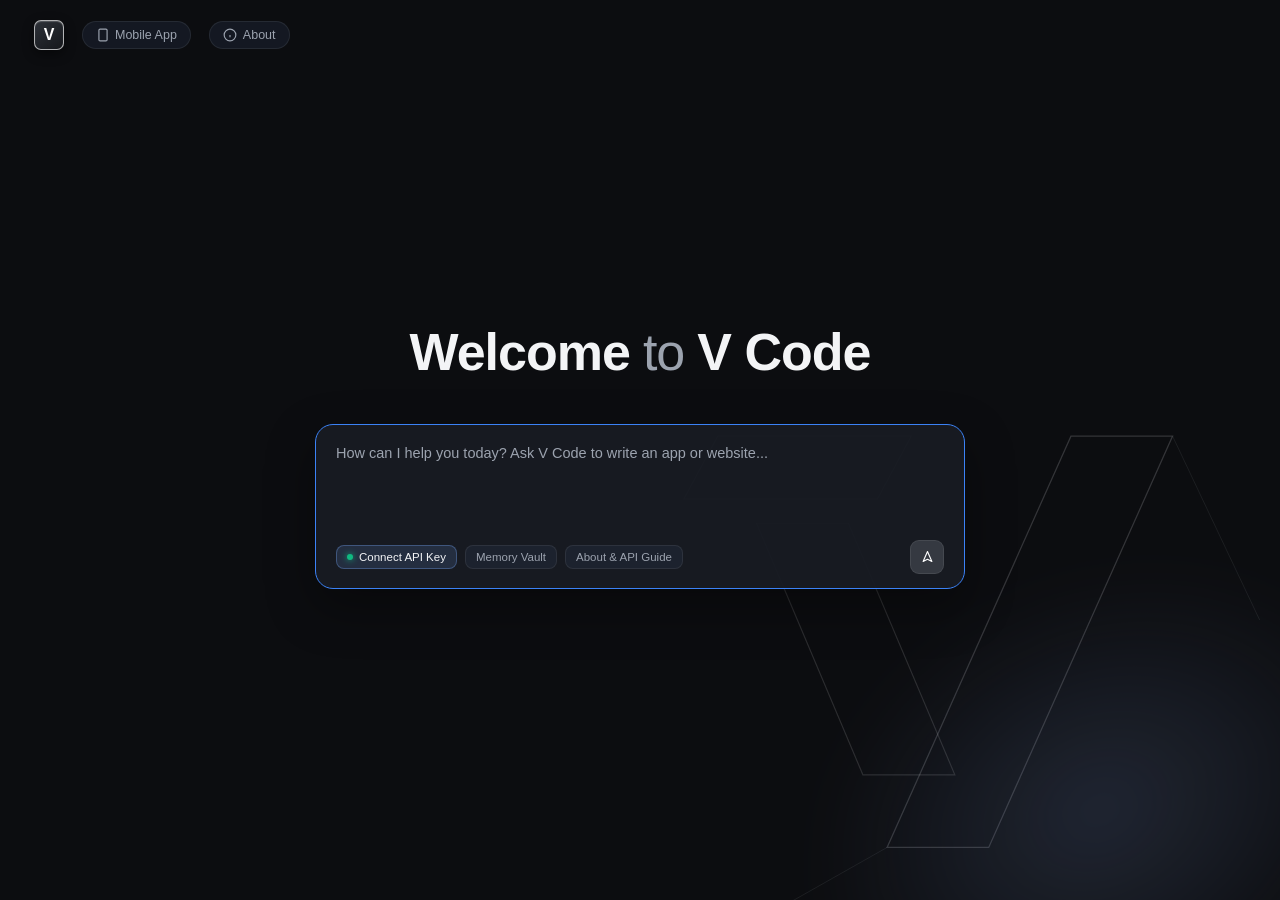
==== commit 78e91c31: "Add dedicated touch-optimized index.html for mobile devices" ====
--- a/index.html
+++ b/index.html
@@ -6,8 +6,12 @@
   <meta name="referrer" content="strict-origin-when-cross-origin" />
   <title>V Code — AI Workspace &amp; Persistent Memory IDE</title>
   <link rel="manifest" href="manifest.json" />
-  <meta name="theme-color" content="#090d16" />
   <link rel="stylesheet" href="style.css" />
+  <script>
+    if (window.innerWidth <= 768 && !sessionStorage.getItem('vcode_prefer_desktop')) {
+      window.location.href = 'mobile.html';
+    }
+  </script>
 </head>
 <body>
 
@@ -127,8 +131,22 @@
                 </svg>
                 <span>Toggle Theme</span>
               </button>
-            </div>
-          </div>
+              <div class="v-dropdown-divider"></div>
+              <a href="mobile.html" class="v-drop-item" style="color:var(--accent);font-weight:600;text-decoration:none;">
+                <svg width="15" height="15" viewBox="0 0 24 24" fill="none" stroke="currentColor" stroke-width="2">
+                  <rect x="5" y="2" width="14" height="20" rx="2" ry="2"/><line x1="12" y1="18" x2="12.01" y2="18"/>
+                </svg>
+                <span>Switch to Mobile View</span>
+              </a>
+            </div>
+          </div>
+
+          <a href="mobile.html" class="home-about-btn" style="text-decoration:none;display:inline-flex;align-items:center;gap:5px;">
+            <svg width="14" height="14" viewBox="0 0 24 24" fill="none" stroke="currentColor" stroke-width="2">
+              <rect x="5" y="2" width="14" height="20" rx="2" ry="2"/><line x1="12" y1="18" x2="12.01" y2="18"/>
+            </svg>
+            <span>Mobile App</span>
+          </a>
 
           <button type="button" class="home-about-btn" id="home-top-about-btn">
             <svg width="14" height="14" viewBox="0 0 24 24" fill="none" stroke="currentColor" stroke-width="2">
